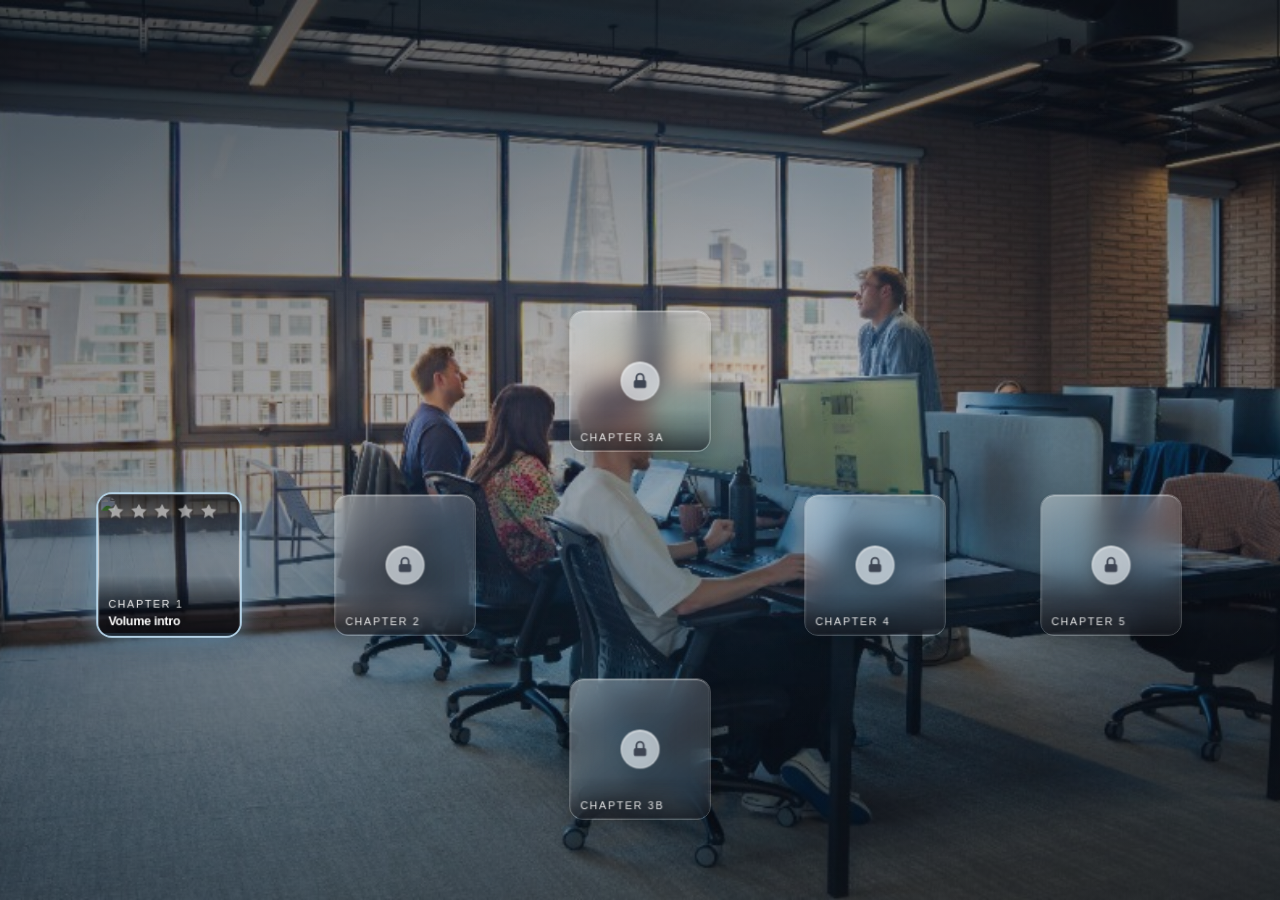
==== workflow-intro/index.html @ 37d766b5 "Initial commit: corporate workflow map experience. Standalone workflow-intro with module paths, lead" ====
<!DOCTYPE html>
<html lang="en" data-skin="corporate" data-appearance="dark" data-corporate-appearance="image" data-module-layout="clean">
  <head>
    <meta charset="UTF-8" />
    <meta name="viewport" content="width=device-width, initial-scale=1.0" />
    <title>Workflow map — Corporate</title>
    <link rel="stylesheet" href="../css/theme.css" />
    <link rel="stylesheet" href="../css/cheat-panel.css?v=corp-9" />
    <link rel="stylesheet" href="../css/workflow-intro.css" />
    <link rel="stylesheet" href="../css/workflow-intro-corporate.css" />
    <link rel="stylesheet" href="../css/module-modal.css" />
    <link rel="stylesheet" href="../css/module-modal-corporate.css" />
    <link rel="stylesheet" href="../css/module-folder-bento.css" />
    <style>
      html[data-skin='corporate'][data-corporate-appearance='image'] {
        --corporate-hero-photo: url('../assets/corporate-hero-office.jpg');
      }
    </style>
  </head>
  <body class="workflow-intro">
    <div class="intro-page">
      <div class="intro-viewport" id="viewport">
        <div class="intro-stage" id="stage">
          <div class="intro-rail" id="rail">
            <section
              class="intro-beat intro-beat--chapter"
              data-chapter="1"
              aria-label="Volume 1"
            >
              <div class="intro-corporate-board" id="intro-corporate-board">
                <div class="intro-corporate-board__backdrop" aria-hidden="true"></div>
                <header class="intro-corporate-board__hero">
                  <nav class="intro-corporate-nav" aria-label="Volumes">
                    <button
                      type="button"
                      class="intro-corporate-nav__item is-active"
                      data-volume="1"
                      aria-current="page"
                    >
                      Volume 1
                    </button>
                    <span class="intro-corporate-nav__connector" aria-hidden="true"></span>
                    <button
                      type="button"
                      class="intro-corporate-nav__item is-locked"
                      data-volume="2"
                      disabled
                      aria-label="Volume 2 (locked)"
                    >
                      <span class="intro-corporate-nav__lock" aria-hidden="true">
                        <svg viewBox="0 0 24 24" focusable="false">
                          <path
                            fill="none"
                            stroke="currentColor"
                            stroke-width="2"
                            d="M8 11V8a4 4 0 0 1 8 0v3"
                          />
                          <rect fill="currentColor" x="5" y="11" width="14" height="9" rx="2" />
                        </svg>
                      </span>
                      Volume 2
                    </button>
                    <span class="intro-corporate-nav__connector" aria-hidden="true"></span>
                    <button
                      type="button"
                      class="intro-corporate-nav__item is-locked"
                      data-volume="3"
                      disabled
                      aria-label="Volume 3 (locked)"
                    >
                      <span class="intro-corporate-nav__lock" aria-hidden="true">
                        <svg viewBox="0 0 24 24" focusable="false">
                          <path
                            fill="none"
                            stroke="currentColor"
                            stroke-width="2"
                            d="M8 11V8a4 4 0 0 1 8 0v3"
                          />
                          <rect fill="currentColor" x="5" y="11" width="14" height="9" rx="2" />
                        </svg>
                      </span>
                      Volume 3
                    </button>
                  </nav>
                </header>

                <div class="intro-corporate-board__body">
                  <div class="intro-corporate-board__main">
                    <div class="intro-corporate-board__copy">
                      <h2 class="intro-corporate-board__title">Volume 1: Getting started</h2>
                      <p class="intro-corporate-board__lead">
                        Your walk-through for this volume—what each module is for, how they connect, and what to
                        try first. Same energy as the laminated sheet by the copier: read once, then you’re set.
                      </p>
                    </div>

                    <div class="intro-modules intro-corporate-board__path" id="modules" role="list">
                      <div class="intro-path-map" id="intro-path-map">
                        <svg class="intro-connectors" id="intro-connectors" aria-hidden="true"></svg>
                        <div class="intro-path-grid" id="intro-columns"></div>
                      </div>
                    </div>
                  </div>

                  <div class="intro-corporate-leaderboard-panel">
                    <div class="intro-corporate-leaderboard-column">
                      <section
                        class="intro-corporate-player-profile"
                        id="intro-corporate-player-profile"
                        aria-label="Your profile and coaching feedback"
                      >
                        <div class="intro-corporate-player-profile__identity">
                          <h3 class="intro-corporate-player-profile__name" data-player-name>You</h3>
                          <div class="intro-corporate-player-profile__stats">
                            <div class="intro-corporate-player-profile__stat">
                              <span class="intro-corporate-player-profile__stat-label">Score</span>
                              <span class="intro-corporate-player-profile__stat-value" data-player-score>2,480</span>
                            </div>
                            <div class="intro-corporate-player-profile__stat">
                              <span class="intro-corporate-player-profile__stat-label">Stars</span>
                              <span class="intro-corporate-player-profile__stat-value" data-player-stars>0</span>
                            </div>
                          </div>
                        </div>
                        <div class="intro-corporate-player-profile__skills" aria-label="Skill breakdown">
                          <div class="intro-corporate-skill" data-skill="empathy">
                            <div class="intro-corporate-skill__head">
                              <span class="intro-corporate-skill__label">Empathy</span>
                              <span class="intro-corporate-skill__pct" data-skill-pct="empathy">—</span>
                            </div>
                            <div class="intro-corporate-skill__track" aria-hidden="true">
                              <div class="intro-corporate-skill__fill" data-skill-fill="empathy"></div>
                            </div>
                          </div>
                          <div class="intro-corporate-skill" data-skill="ownership">
                            <div class="intro-corporate-skill__head">
                              <span class="intro-corporate-skill__label">Ownership</span>
                              <span class="intro-corporate-skill__pct" data-skill-pct="ownership">—</span>
                            </div>
                            <div class="intro-corporate-skill__track" aria-hidden="true">
                              <div class="intro-corporate-skill__fill" data-skill-fill="ownership"></div>
                            </div>
                          </div>
                          <div class="intro-corporate-skill" data-skill="communication">
                            <div class="intro-corporate-skill__head">
                              <span class="intro-corporate-skill__label">Communication</span>
                              <span class="intro-corporate-skill__pct" data-skill-pct="communication">—</span>
                            </div>
                            <div class="intro-corporate-skill__track" aria-hidden="true">
                              <div
                                class="intro-corporate-skill__fill"
                                data-skill-fill="communication"
                              ></div>
                            </div>
                          </div>
                        </div>
                        <div
                          class="intro-corporate-player-profile__feedback intro-corporate-feedback"
                          id="intro-corporate-feedback"
                        >
                          <div class="intro-corporate-feedback__head">
                            <span class="intro-corporate-feedback__label">Feedback</span>
                          </div>
                          <p class="intro-corporate-feedback__focus" data-feedback-focus>
                            Play your first scored module to unlock an AI summary of your latest coaching notes here.
                          </p>
                          <p class="intro-corporate-feedback__strength">
                            <span class="intro-corporate-feedback__strength-label">Keep up</span>
                            <span data-feedback-strength>Showing up on the path counts—finish a module to see your edge.</span>
                          </p>
                        </div>
                      </section>

                      <aside
                        class="intro-corporate-activity"
                        id="intro-corporate-activity"
                        aria-label="Your recent moves"
                      >
                        <div class="intro-corporate-activity__head">
                          <span class="intro-corporate-activity__label">Activity</span>
                          <span class="intro-corporate-activity__hint">Recent</span>
                        </div>
                        <div class="intro-corporate-activity__viewport">
                          <ol class="intro-corporate-activity__list" id="intro-activity-log-list"></ol>
                        </div>
                      </aside>

                      <aside
                        class="intro-corporate-leaderboard intro-corporate-leaderboard--scope-inline"
                        id="intro-corporate-leaderboard"
                        aria-label="Department leaderboard"
                        data-leaderboard-scope="department"
                      >
                        <div
                          class="intro-corporate-leaderboard__body-sheet"
                          id="intro-corporate-leaderboard-panel"
                          role="tabpanel"
                          aria-labelledby="intro-corporate-leaderboard-tab-department"
                        >
                          <div class="intro-corporate-leaderboard__sheet-head">
                            <span class="intro-corporate-leaderboard__label">Leaderboard</span>
                            <div
                              class="intro-corporate-leaderboard-scopes"
                              role="tablist"
                              aria-label="Leaderboard scope"
                            >
                              <button
                                type="button"
                                class="intro-corporate-leaderboard-scope is-active"
                                data-scope="department"
                                role="tab"
                                id="intro-corporate-leaderboard-tab-department"
                                aria-selected="true"
                                aria-controls="intro-corporate-leaderboard-panel"
                              >
                                Department
                              </button>
                              <button
                                type="button"
                                class="intro-corporate-leaderboard-scope"
                                data-scope="company"
                                role="tab"
                                id="intro-corporate-leaderboard-tab-company"
                                aria-selected="false"
                                aria-controls="intro-corporate-leaderboard-panel"
                              >
                                Company
                              </button>
                            </div>
                          </div>
                    <div class="intro-corporate-leaderboard__list-wrap">
                      <div
                        class="intro-corporate-leaderboard__list-fade intro-corporate-leaderboard__list-fade--top"
                        aria-hidden="true"
                      >
                        <span class="intro-corporate-leaderboard__ellipsis">···</span>
                      </div>
                      <div class="intro-corporate-leaderboard__viewport">
                        <ol class="intro-corporate-leaderboard__list">
                      <li class="intro-corporate-leaderboard__row intro-corporate-leaderboard__row--peek" aria-hidden="true">
                        <span class="intro-corporate-leaderboard__rank">2</span>
                        <span class="intro-corporate-leaderboard__name">Jamie Kim</span>
                        <span class="intro-corporate-leaderboard__pts">2,920</span>
                      </li>
                      <li class="intro-corporate-leaderboard__row">
                        <span class="intro-corporate-leaderboard__rank">3</span>
                        <span class="intro-corporate-leaderboard__name">Elena Voss</span>
                        <span class="intro-corporate-leaderboard__pts">2,840</span>
                      </li>
                      <li class="intro-corporate-leaderboard__row">
                        <span class="intro-corporate-leaderboard__rank">4</span>
                        <span class="intro-corporate-leaderboard__name">Marcus Chen</span>
                        <span class="intro-corporate-leaderboard__pts">2,710</span>
                      </li>
                      <li class="intro-corporate-leaderboard__row">
                        <span class="intro-corporate-leaderboard__rank">5</span>
                        <span class="intro-corporate-leaderboard__name">Priya Nair</span>
                        <span class="intro-corporate-leaderboard__pts">2,590</span>
                      </li>
                      <li class="intro-corporate-leaderboard__row intro-corporate-leaderboard__row--you">
                        <span class="intro-corporate-leaderboard__rank">6</span>
                        <span class="intro-corporate-leaderboard__name">You</span>
                        <span class="intro-corporate-leaderboard__pts">2,480</span>
                      </li>
                      <li class="intro-corporate-leaderboard__row">
                        <span class="intro-corporate-leaderboard__rank">7</span>
                        <span class="intro-corporate-leaderboard__name">Jonas Lind</span>
                        <span class="intro-corporate-leaderboard__pts">2,350</span>
                      </li>
                      <li class="intro-corporate-leaderboard__row">
                        <span class="intro-corporate-leaderboard__rank">8</span>
                        <span class="intro-corporate-leaderboard__name">Sofia Ruiz</span>
                        <span class="intro-corporate-leaderboard__pts">2,210</span>
                      </li>
                      <li class="intro-corporate-leaderboard__row intro-corporate-leaderboard__row--peek" aria-hidden="true">
                        <span class="intro-corporate-leaderboard__rank">9</span>
                        <span class="intro-corporate-leaderboard__name">Alex Morgan</span>
                        <span class="intro-corporate-leaderboard__pts">2,095</span>
                      </li>
                        </ol>
                      </div>
                      <div
                        class="intro-corporate-leaderboard__list-fade intro-corporate-leaderboard__list-fade--bottom"
                        aria-hidden="true"
                      >
                        <span class="intro-corporate-leaderboard__ellipsis">···</span>
                      </div>
                    </div>
                    <p class="intro-corporate-leaderboard__more" data-leaderboard-more>287 players below</p>
                        </div>
                      </aside>
                    </div>
                  </div>
                </div>
              </div>
              <h2 class="intro-chapter">Volume 1: Getting started</h2>
            </section>

          </div>
        </div>

      </div>
    </div>

    <div id="ambient" class="intro-ambient" aria-hidden="true"></div>

    <script>
      (function () {
        function purgeStaleCheatPanel() {
          var panel = document.getElementById('wf-cheat-panel');
          if (panel && !panel.querySelector('[data-skin]')) panel.remove();
        }
        purgeStaleCheatPanel();
        window.addEventListener('pageshow', function (e) {
          if (e.persisted) purgeStaleCheatPanel();
        });
      })();
    </script>
    <script src="../js/workflow-intro.js?v=lb-stream-v1" type="module"></script>
  </body>
</html>
---- css/theme.css ----
/* Global skins, space appearance, corporate appearance, + theme colour (cheat panel) */

:root {
  --theme-color: #6baed0;
  --theme-color-soft: rgba(107, 174, 208, 0.15);
  --theme-color-ring: rgba(107, 174, 208, 0.45);
  --theme-color-strong: rgba(107, 174, 208, 0.65);
  --theme-color-fill: rgba(107, 174, 208, 0.72);
}

/* —— Space skin · dark (starfield) —— */
html[data-skin='space'][data-appearance='dark'],
html:not([data-skin])[data-appearance='dark'] {
  --surface-primary: #0a0e1a;
  --surface-secondary: #121a2e;
  --text-primary: #f1f5f9;
  --text-muted: #94a3b8;
  --hub-bg: #0f172a;
  --hub-panel: #1e293b;
  --hub-panel-border: #334155;
  --hub-icon-bg: rgba(255, 255, 255, 0.06);
  --map-bg: #1a2234;
  --map-grid-dot: rgba(255, 255, 255, 0.06);
  --map-header-fade: linear-gradient(180deg, rgba(26, 34, 52, 0.95) 0%, transparent 100%);
  --map-text: #e2e8f0;
  --map-text-muted: #94a3b8;
  --map-card-bg: #ffffff;
  --map-control-bg: #1e293b;
  --map-control-text: #f1f5f9;
  --map-control-border: rgba(255, 255, 255, 0.1);
  --lane-track: #2d3f52;
  --lane-fill: color-mix(in srgb, var(--theme-color) 55%, #2d3f52);
  --lane-fill-done: var(--theme-color);
  --intro-sky-visible: 1;
  --void-glow: rgba(120, 160, 220, 0.35);
}

/* —— Space skin · light (abstract void) —— */
html[data-skin='space'][data-appearance='light'],
html:not([data-skin])[data-appearance='light'] {
  --surface-primary: #ffffff;
  --surface-secondary: #f2f5f7;
  --text-primary: #1e293b;
  --text-muted: #64748b;
  --hub-bg: #f2f5f7;
  --hub-panel: #ffffff;
  --hub-panel-border: #e2e8f0;
  --hub-icon-bg: rgba(15, 23, 42, 0.05);
  --map-bg: #f2f5f7;
  --map-grid-dot: rgba(15, 23, 42, 0.06);
  --map-header-fade: linear-gradient(180deg, rgba(255, 255, 255, 0.95) 0%, transparent 100%);
  --map-text: #1e293b;
  --map-text-muted: #64748b;
  --map-card-bg: #ffffff;
  --map-control-bg: #ffffff;
  --map-control-text: #1e293b;
  --map-control-border: rgba(15, 23, 42, 0.08);
  --lane-track: #d4dee8;
  --lane-fill: color-mix(in srgb, var(--theme-color) 50%, #d4dee8);
  --lane-fill-done: var(--theme-color);
  --intro-sky-visible: 1;
  --void-top: #ffffff;
  --void-mid: #f2f5f7;
  --void-horizon: #e2e7f0;
  --void-floor: #d8dee9;
  --void-glow: rgba(255, 255, 255, 0.9);
  --void-haze: rgba(200, 210, 228, 0.5);
}

/* Shared module accent (inside cards + UI details) */
.module-card--start,
.module-card.focus-ring,
.module-card.is-focused {
  box-shadow:
    0 0 0 2px var(--theme-color-ring),
    0 0 1.5px rgba(0, 0, 0, 0.05),
    0 4.8px 10.2px rgba(0, 0, 0, 0.05);
}

.module-card.focus-ring,
.module-card.is-focused {
  box-shadow:
    0 0 0 2px var(--theme-color-strong),
    0 0 1.5px rgba(0, 0, 0, 0.05),
    0 6px 14px rgba(0, 0, 0, 0.08);
}

.module-thumb::after {
  content: '';
  position: absolute;
  left: 0;
  right: 0;
  bottom: 0;
  height: 3px;
  background: var(--theme-color);
  border-radius: 0 0 var(--thumb-radius, 6px) var(--thumb-radius, 6px);
  opacity: 0;
  pointer-events: none;
  z-index: 1;
}

.module-card--start .module-thumb::after,
.module-card.focus-ring .module-thumb::after,
.module-card.is-focused .module-thumb::after {
  opacity: 1;
}

/* Hover pop — same trigger as module hover sound (ui-sounds.js) */
@keyframes module-hover-pop {
  0% {
    transform: translate3d(0, 0, 0) scale(1);
  }
  50% {
    transform: translate3d(0, -2px, 0) scale(1.028);
  }
  100% {
    transform: translate3d(0, -1px, 0) scale(1.018);
  }
}

.module-card:not(.locked) {
  transform: translate3d(0, 0, 0) scale(1);
  transition:
    transform 0.22s cubic-bezier(0.33, 1, 0.68, 1),
    box-shadow 0.22s ease;
}

.module-card:not(.locked).is-hover-pop {
  position: relative;
  z-index: 2;
  animation: module-hover-pop 0.3s cubic-bezier(0.25, 0.85, 0.35, 1) forwards;
  box-shadow:
    0 0 1.5px rgba(0, 0, 0, 0.05),
    0 6px 14px rgba(0, 0, 0, 0.08);
}

@media (prefers-reduced-motion: reduce) {
  .module-card:not(.locked).is-hover-pop {
    animation: none;
    transform: translate3d(0, -1px, 0) scale(1.01);
  }
}

/* Locked module reject — scale + force-field sound (ui-sounds.js) */
.module-card.locked {
  transform: translate3d(0, 0, 0) scale(1);
  transition: transform 0.14s cubic-bezier(0.33, 1, 0.68, 1);
}

.module-card.locked.is-locked-press {
  transform: translate3d(0, 0, 0) scale(0.99);
}

@media (prefers-reduced-motion: reduce) {
  .module-card.locked.is-locked-press {
    transform: none;
  }
}

/* —— Corporate skin (clean slate — modules & intro TBD) —— */
html[data-skin='corporate'] {
  --surface-primary: #ffffff;
  --surface-secondary: #f9fafb;
  --text-primary: #111827;
  --text-muted: #6b7280;
  --hub-bg: #f3f4f6;
  --hub-panel: #ffffff;
  --hub-panel-border: #e5e7eb;
  --hub-icon-bg: rgba(17, 24, 39, 0.04);
  --map-bg: #f9fafb;
  --map-grid-dot: rgba(17, 24, 39, 0.05);
  --map-header-fade: linear-gradient(180deg, rgba(255, 255, 255, 0.98) 0%, transparent 100%);
  --map-text: #111827;
  --map-text-muted: #6b7280;
  --map-card-bg: #ffffff;
  --map-control-bg: #ffffff;
  --map-control-text: #111827;
  --map-control-border: #e5e7eb;
  --lane-track: #e5e7eb;
  --lane-fill: color-mix(in srgb, var(--theme-color) 40%, #e5e7eb);
  --lane-fill-done: var(--theme-color);
  --intro-sky-visible: 0;
}

html[data-skin='corporate'] .intro-sky-space,
html[data-skin='corporate'] .intro-sky-void {
  display: none !important;
}

/* Workflow intro corporate board — see workflow-intro-corporate.css */
---- css/cheat-panel.css ----
.cheat-panel-fab {
  position: fixed;
  left: 1rem;
  bottom: 1rem;
  z-index: 100001;
  display: inline-flex;
  align-items: center;
  gap: 0.4rem;
  min-height: 2.65rem;
  padding: 0.45rem 0.85rem 0.45rem 0.7rem;
  border: 1px solid var(--hub-panel-border, #334155);
  border-radius: 999px;
  background: var(--hub-panel, #1e293b);
  color: var(--text-primary, #f8fafc);
  font-family: inherit;
  line-height: 1;
  cursor: pointer;
  box-shadow: 0 4px 16px rgba(0, 0, 0, 0.25);
  transition:
    transform 150ms ease,
    border-color 150ms ease,
    box-shadow 150ms ease;
}

.cheat-panel-fab__mark {
  font-size: 1.05rem;
  font-weight: 700;
  color: var(--theme-color, #6baed0);
}

.cheat-panel-fab__label {
  font-size: 0.72rem;
  font-weight: 600;
  letter-spacing: 0.02em;
}

.cheat-panel-fab:hover {
  transform: scale(1.06);
  border-color: var(--theme-color-ring);
  box-shadow: 0 6px 20px rgba(0, 0, 0, 0.3);
}

.cheat-panel-fab[aria-expanded='true'] {
  border-color: var(--theme-color);
  box-shadow: 0 0 0 2px var(--theme-color-soft);
}

.cheat-panel {
  position: fixed;
  top: 0;
  right: 0;
  z-index: 100000;
  box-sizing: border-box;
  width: min(18rem, 100vw);
  height: 100vh;
  max-height: 100vh;
  height: 100dvh;
  max-height: 100dvh;
  padding: 1rem 1.1rem 1.05rem;
  border: 1px solid var(--hub-panel-border, #334155);
  border-radius: 0.85rem 0 0 0.85rem;
  border-right: none;
  background: var(--hub-panel, #1e293b);
  color: var(--text-primary, #f8fafc);
  box-shadow: -12px 0 40px rgba(0, 0, 0, 0.35);
  font-family:
    'Inter',
    system-ui,
    -apple-system,
    sans-serif;
  font-size: 0.8rem;
  overflow-x: hidden;
  overflow-y: auto;
  overscroll-behavior: contain;
  -webkit-overflow-scrolling: touch;
  opacity: 0;
  visibility: hidden;
  transform: translateX(8px);
  transition:
    opacity 180ms ease,
    transform 180ms ease,
    visibility 180ms;
  pointer-events: none;
}

.cheat-panel.is-open {
  opacity: 1;
  visibility: visible;
  transform: translateX(0);
  pointer-events: auto;
}

.cheat-panel__nav {
  margin: -0.15rem 0 0.75rem;
  padding-bottom: 0.75rem;
  border-bottom: 1px solid var(--hub-panel-border, #334155);
}

.cheat-panel__home {
  display: flex;
  align-items: center;
  justify-content: center;
  width: 100%;
  padding: 0.5rem 0.65rem;
  border: 1px solid var(--hub-panel-border, #334155);
  border-radius: 0.45rem;
  background: var(--hub-bg, #0f172a);
  color: var(--text-primary, #f8fafc);
  font-family: inherit;
  font-size: 0.75rem;
  font-weight: 600;
  letter-spacing: 0.01em;
  cursor: pointer;
  transition:
    border-color 120ms ease,
    background 120ms ease,
    color 120ms ease;
}

.cheat-panel__home:hover {
  border-color: var(--theme-color-ring);
  background: var(--theme-color-soft);
  color: var(--text-primary, #f8fafc);
}

.cheat-panel__path-actions {
  display: flex;
  flex-direction: column;
  gap: 0.35rem;
}

.cheat-panel__path-row {
  display: grid;
  grid-template-columns: 1fr 1fr;
  gap: 0.35rem;
}

.cheat-panel__path-divider {
  width: 100%;
  height: 0;
  margin: 0.15rem 0;
  border: none;
  border-top: 1px solid var(--hub-panel-border, #334155);
}

.cheat-panel__reset-path {
  width: 100%;
  padding: 0.5rem 0.65rem;
  border: 1px solid var(--hub-panel-border, #334155);
  border-radius: 0.45rem;
  background: transparent;
  color: var(--text-muted, #94a3b8);
  font-size: 0.8125rem;
  font-weight: 500;
  cursor: pointer;
}

.cheat-panel__reset-path:hover {
  border-color: var(--theme-color-ring);
  color: var(--text-primary, #f8fafc);
}

.cheat-panel__header {
  display: flex;
  align-items: center;
  justify-content: space-between;
  gap: 0.5rem;
  margin-bottom: 0.85rem;
}

.cheat-panel__title {
  margin: 0;
  font-size: 0.72rem;
  font-weight: 700;
  letter-spacing: 0.06em;
  text-transform: uppercase;
  color: var(--text-muted, #94a3b8);
}

.cheat-panel__close {
  padding: 0.2rem 0.45rem;
  border: none;
  border-radius: 0.35rem;
  background: transparent;
  color: var(--text-muted, #94a3b8);
  font-size: 1rem;
  line-height: 1;
  cursor: pointer;
}

.cheat-panel__close:hover {
  color: var(--text-primary, #f8fafc);
  background: var(--theme-color-soft);
}

.cheat-panel__section {
  margin-bottom: 0.9rem;
}

.cheat-panel__section:last-of-type {
  margin-bottom: 0.5rem;
}

.cheat-panel__label {
  display: block;
  margin-bottom: 0.4rem;
  font-size: 0.7rem;
  font-weight: 600;
  color: var(--text-muted, #94a3b8);
}

.cheat-panel__segmented {
  display: grid;
  grid-template-columns: 1fr 1fr;
  gap: 0.35rem;
  padding: 0.2rem;
  border-radius: 0.55rem;
  background: var(--hub-bg, #0f172a);
}

.cheat-panel__segmented--compact {
  margin-bottom: 0.5rem;
}

.cheat-panel__segmented--compact .cheat-panel__seg-btn {
  font-size: 0.7rem;
  padding: 0.38rem 0.4rem;
}

.cheat-panel__seg-btn {
  padding: 0.45rem 0.5rem;
  border: 1px solid transparent;
  border-radius: 0.4rem;
  background: transparent;
  color: var(--text-muted, #94a3b8);
  font-size: 0.75rem;
  font-weight: 600;
  cursor: pointer;
  transition:
    background 120ms ease,
    color 120ms ease,
    border-color 120ms ease;
}

.cheat-panel__seg-btn:hover {
  color: var(--text-primary, #f8fafc);
}

.cheat-panel__seg-btn.is-active {
  border-color: var(--theme-color-ring);
  background: var(--surface-primary, #fff);
  color: var(--text-primary, #1e293b);
  box-shadow: 0 1px 4px rgba(0, 0, 0, 0.08);
}

html[data-skin='space'][data-appearance='dark'] .cheat-panel__seg-btn.is-active,
html:not([data-skin])[data-appearance='dark'] .cheat-panel__seg-btn.is-active {
  background: var(--surface-secondary, #121a2e);
  color: var(--text-primary, #f1f5f9);
}

.cheat-panel__section--nested {
  margin-top: -0.35rem;
  padding-top: 0;
  border-top: none;
}

.cheat-panel__section--nested .cheat-panel__label {
  font-size: 0.68rem;
  font-weight: 500;
  color: var(--text-muted, #64748b);
  text-transform: none;
  letter-spacing: 0;
}

.cheat-panel__color-row {
  display: flex;
  align-items: center;
  gap: 0.5rem;
}

.cheat-panel__color-input {
  width: 2.5rem;
  height: 2rem;
  padding: 0;
  border: 1px solid var(--hub-panel-border, #334155);
  border-radius: 0.35rem;
  background: transparent;
  cursor: pointer;
}

.cheat-panel__color-hex {
  flex: 1;
  padding: 0.4rem 0.5rem;
  border: 1px solid var(--hub-panel-border, #334155);
  border-radius: 0.35rem;
  background: var(--hub-bg, #0f172a);
  color: var(--text-primary, #f8fafc);
  font-family: ui-monospace, monospace;
  font-size: 0.72rem;
}

.cheat-panel__swatches {
  display: flex;
  flex-wrap: wrap;
  gap: 0.35rem;
  margin-top: 0.45rem;
}

.cheat-panel__swatch {
  width: 1.35rem;
  height: 1.35rem;
  padding: 0;
  border: 2px solid transparent;
  border-radius: 999px;
  cursor: pointer;
  transition: transform 120ms ease, border-color 120ms ease;
}

.cheat-panel__swatch:hover {
  transform: scale(1.08);
}

.cheat-panel__swatch.is-active {
  border-color: var(--text-primary, #f8fafc);
}

.cheat-panel__sound-grid {
  display: grid;
  grid-template-columns: repeat(2, 1fr);
  gap: 0.35rem;
}

.cheat-panel__sound-btn {
  padding: 0.4rem 0.45rem;
  border: 1px solid var(--hub-panel-border, #334155);
  border-radius: 0.4rem;
  background: var(--hub-bg, #0f172a);
  color: var(--text-muted, #94a3b8);
  font-size: 0.68rem;
  font-weight: 600;
  text-align: center;
  cursor: pointer;
  transition:
    background 120ms ease,
    color 120ms ease,
    border-color 120ms ease;
}

.cheat-panel__sound-btn:hover {
  color: var(--text-primary, #f8fafc);
  border-color: var(--theme-color-ring);
}

.cheat-panel__sound-btn.is-active {
  border-color: var(--theme-color);
  background: var(--theme-color-soft);
  color: var(--text-primary, #f8fafc);
}

.cheat-panel__volume {
  display: grid;
  grid-template-columns: 1fr minmax(5.5rem, auto);
  grid-template-rows: auto auto;
  align-items: center;
  gap: 0.35rem 0.65rem;
  margin-top: 0.55rem;
  cursor: pointer;
}

.cheat-panel__volume-label {
  grid-column: 1 / -1;
  font-size: 0.7rem;
  font-weight: 600;
  color: var(--text-muted, #94a3b8);
}

.cheat-panel__volume-slider {
  width: 100%;
  height: 0.35rem;
  margin: 0;
  accent-color: var(--theme-color, #6baed0);
  cursor: pointer;
}

.cheat-panel__volume-slider:disabled {
  opacity: 0.45;
  cursor: not-allowed;
}

.cheat-panel__volume-value {
  font-size: 0.75rem;
  font-weight: 600;
  font-variant-numeric: tabular-nums;
  color: var(--text, #e2e8f0);
  text-align: right;
}

.cheat-panel__sound-note {
  margin: 0.4rem 0 0;
  font-size: 0.62rem;
  line-height: 1.35;
  color: var(--text-muted, #94a3b8);
}

.cheat-panel__hint {
  margin: 0;
  font-size: 0.65rem;
  line-height: 1.4;
  color: var(--text-muted, #94a3b8);
}

.cheat-panel__hint kbd {
  padding: 0.1rem 0.3rem;
  border-radius: 0.2rem;
  background: var(--hub-bg, #0f172a);
  font-family: inherit;
  font-size: 0.62rem;
}

/* Layout map — miniature wireframe of the corporate board */
.cheat-layout-sketch {
  margin-top: 0.45rem;
}

.cheat-layout-sketch__map {
  display: flex;
  flex-direction: column;
  gap: 3px;
  width: 100%;
  height: fit-content;
  padding: 0.4rem;
  border: 1px solid var(--hub-panel-border, #334155);
  border-radius: 0.5rem;
  background: color-mix(in srgb, var(--hub-bg, #0f172a) 88%, #1e293b);
  box-sizing: border-box;
}

.cheat-layout-sketch__board {
  display: grid;
  grid-template-columns: 1fr minmax(4.2rem, 0.3fr);
  gap: 3px;
  align-items: start;
}

.cheat-layout-sketch__main-stack,
.cheat-layout-sketch__side-stack {
  position: relative;
  display: flex;
  flex-direction: column;
  gap: 3px;
  min-height: 0;
  min-width: 0;
}

.cheat-layout-sketch__main-parts,
.cheat-layout-sketch__side-parts {
  display: flex;
  flex-direction: column;
  gap: 3px;
}

.cheat-layout-sketch__zone {
  display: flex;
  align-items: center;
  justify-content: center;
  width: 100%;
  margin: 0;
  padding: 0.2rem 0.35rem;
  border: 1px solid color-mix(in srgb, var(--hub-panel-border, #334155) 85%, transparent);
  border-radius: 0.28rem;
  background: color-mix(in srgb, var(--theme-color, #6baed0) 14%, rgba(255, 255, 255, 0.06));
  color: var(--text-muted, #94a3b8);
  font-family: inherit;
  font-size: 0.58rem;
  font-weight: 600;
  letter-spacing: 0.03em;
  line-height: 1.2;
  text-align: center;
  cursor: pointer;
  transition:
    border-color 120ms ease,
    background 120ms ease,
    color 120ms ease,
    opacity 120ms ease,
    box-shadow 120ms ease;
}

.cheat-layout-sketch__zone:hover:not(:disabled) {
  border-color: var(--theme-color-ring);
  color: var(--text-primary, #f8fafc);
  box-shadow: 0 0 0 1px color-mix(in srgb, var(--theme-color, #6baed0) 25%, transparent);
}

.cheat-layout-sketch__zone.is-on {
  border-color: color-mix(in srgb, var(--theme-color, #6baed0) 62%, var(--hub-panel-border, #334155));
  background: color-mix(in srgb, var(--theme-color, #6baed0) 28%, rgba(255, 255, 255, 0.08));
  color: var(--text-primary, #f8fafc);
}

.cheat-layout-sketch__zone.is-off {
  border-color: color-mix(in srgb, var(--hub-panel-border, #334155) 70%, transparent);
  background: repeating-linear-gradient(
    -45deg,
    rgba(15, 23, 42, 0.55),
    rgba(15, 23, 42, 0.55) 4px,
    rgba(51, 65, 85, 0.35) 4px,
    rgba(51, 65, 85, 0.35) 8px
  );
  color: rgba(148, 163, 184, 0.55);
}

.cheat-layout-sketch__zone:disabled {
  opacity: 0.38;
  cursor: not-allowed;
  pointer-events: none;
}

.cheat-layout-sketch__zone-label {
  pointer-events: none;
}

.cheat-layout-sketch__zone--hero {
  flex: 0 0 auto;
  min-height: 1.35rem;
}

.cheat-layout-sketch__zone--band {
  flex: 0 0 auto;
  min-height: 1rem;
  border-style: dashed;
  font-size: 0.52rem;
  letter-spacing: 0.06em;
  text-transform: uppercase;
}

.cheat-layout-sketch__main-parts {
  padding: 2px;
  border: 1px dashed color-mix(in srgb, var(--theme-color, #6baed0) 28%, var(--hub-panel-border, #334155));
  border-radius: 0.32rem;
  background: rgba(0, 0, 0, 0.12);
}

.cheat-layout-sketch__zone--copy {
  flex: 0 0 auto;
  min-height: 1.5rem;
}

.cheat-layout-sketch__zone--lead {
  flex: 0 0 auto;
  min-height: 0.95rem;
}

.cheat-layout-sketch__zone--path {
  position: relative;
  flex: 0 0 auto;
  min-height: 3.5rem;
  overflow: hidden;
}

.cheat-layout-sketch__zone--path::after {
  content: '';
  position: absolute;
  inset: 0.28rem 0.35rem auto;
  height: 42%;
  border-radius: 0.2rem;
  background:
    linear-gradient(90deg, rgba(255, 255, 255, 0.14) 0 28%, transparent 28% 36%, rgba(255, 255, 255, 0.1) 36% 64%, transparent 64% 72%, rgba(255, 255, 255, 0.08) 72% 100%);
  opacity: 0.55;
  pointer-events: none;
}

.cheat-layout-sketch__zone--path.is-off::after {
  opacity: 0.2;
}

.cheat-layout-sketch__zone--path .cheat-layout-sketch__zone-label {
  position: relative;
  z-index: 1;
}

.cheat-layout-sketch__side-parts {
  padding: 2px;
  border: 1px dashed color-mix(in srgb, var(--theme-color, #6baed0) 28%, var(--hub-panel-border, #334155));
  border-radius: 0.32rem;
  background: rgba(0, 0, 0, 0.12);
}

.cheat-layout-sketch__zone--skills {
  flex: 0 0 auto;
  min-height: 1.35rem;
}

.cheat-layout-sketch__zone--feedback {
  flex: 0 0 auto;
  min-height: 1.65rem;
}

.cheat-layout-sketch__ghost {
  display: flex;
  align-items: center;
  justify-content: center;
  flex: 0 0 auto;
  min-height: 0.85rem;
  border: 1px dashed color-mix(in srgb, var(--hub-panel-border, #334155) 55%, transparent);
  border-radius: 0.28rem;
  font-size: 0.5rem;
  font-weight: 600;
  letter-spacing: 0.04em;
  text-transform: uppercase;
  color: rgba(148, 163, 184, 0.45);
  pointer-events: none;
}

.cheat-layout-sketch__ghost--dim {
  flex: 0 0 18%;
  min-height: 0.7rem;
  opacity: 0.65;
}
---- css/workflow-intro.css ----
*,
*::before,
*::after {
  box-sizing: border-box;
}

:root {
  --intro-bg-deep: var(--surface-primary, #0a0e1a);
  --intro-text: var(--text-primary, #f1f5f9);
  --card-size: 128px;
  --intro-col-gap: 5.5rem;
  --intro-row-gap: 3.5rem;
  --card-pad: 10px;
  --card-radius: 8px;
  --thumb-radius: 6px;
  --ease-scenic: cubic-bezier(0.12, 0.85, 0.22, 1);
  --ease-camera: cubic-bezier(0.16, 0.92, 0.18, 1);
  --ease-drift: cubic-bezier(0.25, 0.05, 0.2, 1);
  --dur-fade-hero: 3.2s;
  --dur-fade-chapter: 2.6s;
  --dur-module: 1.35s;
  --stagger-module: 180ms;
  --camera-y: 0px;
  --sky-base-y: 0px;
  --sky-glow-y: 0px;
  --sky-dust-y: 0px;
  --sky-stars-far-y: 0px;
  --sky-stars-mid-y: 0px;
  --sky-stars-near-y: 0px;
  --chapter-anchor: 0.15;
  --modules-anchor: 0.5;
  --space-path-anchor: 0.42;
}

html,
body.workflow-intro {
  margin: 0;
  height: 100%;
  overflow: hidden;
  font-family:
    'Inter',
    system-ui,
    -apple-system,
    BlinkMacSystemFont,
    'Segoe UI',
    sans-serif;
  background: var(--intro-bg-deep);
  color: var(--intro-text);
  transition:
    background 280ms ease,
    color 280ms ease;
}

.intro-page {
  position: relative;
  height: 100vh;
  min-height: 100dvh;
  overflow: hidden;
}

.intro-ambient {
  position: absolute;
  width: 0;
  height: 0;
  opacity: 0;
  pointer-events: none;
}

/* Scenic sky + starfield — parallax tied to camera via --sky-*-y */
.intro-sky {
  position: fixed;
  inset: 0;
  z-index: 0;
  pointer-events: none;
  overflow: hidden;
  /* Match the top of .intro-sky-layer--base so parallax never reveals a mismatched strip */
  background: #0c1224;
}

.intro-sky-layer,
.intro-stars {
  position: absolute;
  left: -8%;
  width: 116%;
  height: 280%;
  top: -80%;
  will-change: transform;
  transform: translate3d(0, var(--layer-y, 0), 0);
}

html.is-camera-panning .intro-sky-layer,
html.is-camera-panning .intro-void-layer,
html.is-camera-panning .intro-stars {
  transition: transform var(--pan-duration, 4.5s) var(--ease-camera);
}

/* Scroll scrub — frame-by-frame, no transition lag */
html.is-intro-scrubbing .intro-stage,
html.is-intro-scrubbing .intro-sky-layer,
html.is-intro-scrubbing .intro-void-layer,
html.is-intro-scrubbing .intro-stars,
html.is-intro-scrubbing .intro-workflow,
html.is-intro-scrubbing .intro-chapter,
html.is-intro-scrubbing[data-skin='space'] .intro-volume-overview:not([hidden]),
html.is-intro-scrubbing[data-skin='space'] .intro-corporate-board__path.intro-modules {
  transition: none !important;
}

html.is-intro-scrubbing .intro-module-wrap.is-revealed {
  opacity: var(--module-opacity, 1);
  transform: translateY(calc(var(--module-y, 0) * 1px)) scale(var(--module-scale, 1))
    translate(var(--scatter-x, 0), var(--scatter-y, 0)) rotate(var(--scatter-rotate, 0deg));
  filter: blur(calc(var(--module-blur, 0) * 1px));
}

html.is-intro-scrubbing[data-skin='space'] .intro-module-wrap.is-revealed > .module-card {
  animation: none;
  transform: none;
}

html.is-intro-scrubbing .intro-path-map,
html.is-intro-scrubbing .intro-cord-rope {
  transition: none;
}

.intro-sky-layer--base {
  --layer-y: var(--sky-base-y, 0);
  background: linear-gradient(180deg, #0c1224 0%, #0a0e1a 48%, #060910 100%);
  animation: intro-sky-breathe 32s var(--ease-drift) infinite alternate;
}

.intro-sky-layer--glow {
  --layer-y: var(--sky-glow-y, 0);
  background:
    radial-gradient(ellipse 120% 80% at 50% 0%, #1a2848 0%, transparent 55%),
    radial-gradient(ellipse 90% 60% at 80% 100%, rgba(56, 78, 120, 0.4) 0%, transparent 50%);
  animation: intro-sky-breathe 26s var(--ease-drift) infinite alternate-reverse;
}

.intro-sky-space {
  position: absolute;
  inset: 0;
}

.intro-sky-void {
  display: none;
  position: absolute;
  inset: 0;
}

.intro-sky-layer--dust {
  --layer-y: var(--sky-dust-y, 0);
  opacity: 0.45;
  background-image:
    radial-gradient(1px 1px at 12% 18%, rgba(255, 255, 255, 0.9) 0%, transparent 100%),
    radial-gradient(1px 1px at 28% 42%, rgba(255, 255, 255, 0.7) 0%, transparent 100%),
    radial-gradient(1.5px 1.5px at 45% 12%, rgba(255, 255, 255, 0.85) 0%, transparent 100%),
    radial-gradient(1px 1px at 62% 35%, rgba(255, 255, 255, 0.6) 0%, transparent 100%),
    radial-gradient(1px 1px at 78% 22%, rgba(255, 255, 255, 0.75) 0%, transparent 100%),
    radial-gradient(1.5px 1.5px at 88% 48%, rgba(255, 255, 255, 0.8) 0%, transparent 100%),
    radial-gradient(1px 1px at 8% 62%, rgba(255, 255, 255, 0.55) 0%, transparent 100%),
    radial-gradient(1px 1px at 35% 78%, rgba(255, 255, 255, 0.65) 0%, transparent 100%),
    radial-gradient(1.5px 1.5px at 55% 68%, rgba(255, 255, 255, 0.7) 0%, transparent 100%),
    radial-gradient(1px 1px at 72% 82%, rgba(255, 255, 255, 0.5) 0%, transparent 100%),
    radial-gradient(1px 1px at 92% 72%, rgba(255, 255, 255, 0.6) 0%, transparent 100%);
  animation: intro-twinkle 18s ease-in-out infinite alternate;
}

.intro-stars--far {
  --layer-y: var(--sky-stars-far-y, 0);
}

.intro-stars--mid {
  --layer-y: var(--sky-stars-mid-y, 0);
}

.intro-stars--near {
  --layer-y: var(--sky-stars-near-y, 0);
}

.intro-star {
  position: absolute;
  border-radius: 50%;
  background: #fff;
  transform: translate(-50%, -50%);
  animation: intro-star-pulse var(--pulse-dur, 4s) ease-in-out infinite alternate;
  animation-delay: var(--pulse-delay, 0s);
}

.intro-star--dim {
  opacity: 0.35;
}

.intro-star--bright {
  opacity: 0.95;
  box-shadow: 0 0 6px rgba(200, 220, 255, 0.55);
}

@keyframes intro-twinkle {
  from {
    opacity: 0.45;
  }
  to {
    opacity: 0.85;
  }
}

@keyframes intro-sky-breathe {
  from {
    opacity: 0.88;
    filter: brightness(0.94);
  }
  to {
    opacity: 1;
    filter: brightness(1.06);
  }
}

@keyframes intro-star-pulse {
  from {
    opacity: var(--pulse-min, 0.35);
  }
  to {
    opacity: var(--pulse-max, 1);
  }
}

/* Camera viewport */
.intro-viewport {
  position: relative;
  z-index: 1;
  height: 100%;
  overflow: hidden;
  perspective: 1200px;
}

.intro-stage {
  will-change: transform;
  transform: translate3d(0, var(--camera-y), 0);
}

.intro-stage.is-panning {
  transition: transform var(--pan-duration, 4.5s) var(--ease-camera);
}

.intro-rail {
  position: relative;
}

.intro-beat {
  width: 100%;
}

.intro-beat--workflow {
  display: flex;
  align-items: center;
  justify-content: center;
  min-height: 100vh;
  min-height: 100dvh;
  padding: 2rem 1.5rem;
}

.intro-beat--chapter {
  display: flex;
  flex-direction: column;
  align-items: center;
  min-height: 100vh;
  min-height: 100dvh;
  padding: 12vh 1.5rem 18vh;
}

/* Space skin: path map lives in .intro-corporate-board (hidden for corporate-only chrome) */
html[data-skin='space'] .intro-beat--chapter {
  align-items: stretch;
}

html[data-skin='space'] .intro-viewport.is-chapter-settled .intro-beat--chapter {
  justify-content: flex-start;
  min-height: 0;
  padding-top: clamp(4.5rem, 11vh, 7rem);
  padding-bottom: clamp(1rem, 3vh, 2rem);
}

html[data-skin='space'] .intro-corporate-board {
  display: flex;
  flex-direction: column;
  flex: 0 1 auto;
  width: 100%;
  max-width: none;
  min-height: 0;
  margin: 0;
  padding: 0;
  overflow: visible;
  background: transparent;
  box-shadow: none;
  border: none;
  align-self: stretch;
}

html[data-skin='space'] .intro-corporate-board__backdrop,
html[data-skin='space'] .intro-corporate-board__hero,
html[data-skin='space'] .intro-corporate-board__copy {
  display: none !important;
}

html[data-skin='space'] .intro-corporate-board__body {
  position: relative;
  display: flex;
  flex-direction: row;
  align-items: flex-start;
  justify-content: center;
  gap: 0;
  width: 100%;
  max-width: none;
  min-height: 0;
  margin: 0;
  padding: 0 1.5rem 0;
  box-sizing: border-box;
}

html[data-skin='space'] .intro-corporate-board__main {
  display: flex;
  flex: 1 1 0;
  flex-direction: column;
  align-items: center;
  width: 100%;
  min-width: 0;
  min-height: 0;
  margin: 0;
  padding: 0;
  gap: 0;
  background: transparent;
}

html[data-skin='space'] .intro-corporate-leaderboard-panel {
  flex: 0 0 auto;
  align-self: flex-start;
  width: min(280px, 28vw);
  margin-top: 0;
  position: sticky;
  top: clamp(1rem, 3vh, 2rem);
}

html[data-skin='space'] .intro-corporate-board__path.intro-modules {
  flex: 0 0 auto;
  align-self: center;
  width: 100%;
  max-width: 100%;
  height: auto;
  min-height: 0;
  margin: 0 auto;
  padding: 0;
  overflow: visible;
}

html[data-skin='space'] .intro-corporate-board__path .intro-path-map {
  position: relative;
  width: max-content;
  max-width: 100%;
  height: auto;
  margin-inline: auto;
}

/* Do not stretch #modules to full beat height — keeps path under the volume title */
html[data-skin='space'] .intro-viewport.is-modules-visible .intro-modules {
  flex: 0 0 auto;
  align-items: flex-start;
  align-self: center;
  height: auto;
  min-height: 0;
}

html[data-skin='space'] .intro-viewport.is-modules-visible .intro-beat--chapter {
  justify-content: flex-start;
  min-height: 0;
}

html[data-skin='space'] .intro-path-grid {
  width: max-content;
  max-width: 100%;
  margin-inline: auto;
  justify-content: center;
  align-content: center;
}

html[data-skin='space'] .intro-path-map.is-path-linear .intro-module-wrap {
  width: var(--card-size, 197px);
  height: var(--card-size, 197px);
  max-width: var(--card-size, 197px);
  aspect-ratio: 1;
}

/* Volume switch — camera pan (not horizontal slide) */
html[data-skin='space'] .intro-viewport.is-volume-camera-pan .intro-stage.is-panning {
  transition: none;
}

html[data-skin='space'] .intro-path-map.is-volume-camera-pan {
  opacity: 0.88;
  transition: opacity 0.35s ease;
}

html[data-skin='space'] .intro-volume-overview.is-volume-camera-pan,
html[data-skin='space'] .intro-viewport.is-volume-camera-pan .intro-volume-overview {
  transition:
    opacity 0.35s ease,
    transform 0.52s cubic-bezier(0.22, 1, 0.32, 1);
}

@media (prefers-reduced-motion: reduce) {
  html[data-skin='space'] .intro-path-map.is-volume-camera-pan {
    transition: none;
  }
}

/* Title sits above path (DOM order is board then h2) */
html[data-skin='space'] .intro-beat--chapter > .intro-chapter {
  order: -1;
}

html[data-skin='space'] .intro-beat--chapter > .intro-corporate-board {
  order: 0;
  align-self: stretch;
  width: 100%;
}

/* Space — side panel reveal (after chapter settles) */
html[data-skin='space'] {
  --space-overview-header: clamp(5.5rem, 12vh, 8rem);
  --corporate-accent: var(--theme-color, #6baed0);
  --corporate-accent-soft: color-mix(in srgb, var(--theme-color, #6baed0) 24%, transparent);
  --activity-icon-play: color-mix(in srgb, var(--theme-color, #6baed0) 38%, #ffffff);
  --activity-icon-score: color-mix(in srgb, var(--theme-color, #6baed0) 58%, #ffffff);
  --activity-icon-decision: color-mix(in srgb, var(--theme-color, #6baed0) 78%, #ffffff);
  --activity-icon-unlock: var(--theme-color, #6baed0);
  --lb-row-gap: 0.35rem;
  --lb-row-height: 1.75rem;
  --lb-row-step: calc(var(--lb-row-height) + var(--lb-row-gap));
}

html[data-skin='space'] .intro-corporate-board.is-pop-pending .intro-corporate-pop-target:not(.intro-module-wrap):not(.intro-volume-overview) {
  opacity: 0;
  transform: translate3d(14px, 0, 0) scale(0.98);
  transition:
    opacity 0.48s cubic-bezier(0.22, 1, 0.32, 1),
    transform 0.48s cubic-bezier(0.22, 1, 0.32, 1);
}

html[data-skin='space'] .intro-corporate-board.is-side-panel-visible .intro-corporate-pop-target:not(.intro-module-wrap):not(.intro-volume-overview),
html[data-skin='space'] .intro-corporate-pop-target:not(.intro-module-wrap):not(.intro-volume-overview).is-pop-visible {
  opacity: 1;
  transform: translate3d(0, 0, 0) scale(1);
}

/* Volume 1 copy — scroll-scrub reveal in the workflow beat (before landed pin) */
html[data-skin='space'] .intro-volume-overview:not([hidden]) {
  display: block;
  opacity: var(--volume-opacity, 0);
  transform: translate3d(0, calc(var(--volume-y, 24) * 1px), 0) scale(var(--volume-scale, 0.96));
  filter: blur(calc(var(--volume-blur, 8) * 1px));
  will-change: transform, opacity, filter;
}

html[data-skin='space'] .intro-viewport.is-volume-overview-visible .intro-volume-overview:not([hidden]) {
  opacity: 1;
  transform: translate3d(0, 0, 0) scale(1);
  filter: none;
}

html[data-skin='space'] .intro-corporate-board__path.intro-modules {
  opacity: var(--path-area-opacity, 1);
}

@media (max-width: 768px) {
  html[data-skin='space'] .intro-corporate-board__body {
    flex-direction: column;
    align-items: stretch;
  }

  html[data-skin='space'] .intro-corporate-leaderboard-panel {
    width: 100%;
    max-width: 360px;
    align-self: stretch;
    margin-inline: auto;
    position: static;
  }
}

.intro-workflow {
  margin: 0;
  font-size: clamp(3.5rem, 12vw, 6.5rem);
  font-weight: 700;
  letter-spacing: -0.04em;
  line-height: 1;
  text-transform: lowercase;
  color: var(--intro-text);
  text-shadow: 0 0 calc(40px + 40px * var(--wf-opacity, 0)) rgba(120, 160, 220, 0.35);
  opacity: var(--wf-opacity, 0);
  transform: translate3d(0, calc(var(--wf-y, 40) * 1px), 0) scale(var(--wf-scale, 0.96));
  filter: blur(calc(var(--wf-blur, 8) * 1px));
  will-change: transform, opacity, filter;
}

.intro-volume-overview {
  display: none;
  width: min(100%, 42rem);
  margin: 0 auto;
  text-align: center;
  color: var(--intro-text);
}

.intro-volume-overview__title {
  margin: 0 0 0.65rem;
  font-size: clamp(1.35rem, 4.5vw, 2rem);
  font-weight: 600;
  letter-spacing: -0.02em;
  line-height: 1.15;
}

.intro-volume-overview__lead {
  margin: 0;
  font-size: clamp(0.9rem, 2.2vw, 1.05rem);
  line-height: 1.5;
  color: color-mix(in srgb, var(--intro-text) 78%, transparent);
  max-width: 36rem;
  margin-inline: auto;
}

/* Space — pin volume overview at top once the chapter beat has settled */
/* Landed layout — workflow header overlays; chapter beat starts at viewport top */
html[data-skin='space'] .intro-viewport.is-volume-overview-visible .intro-rail > .intro-beat--workflow {
  height: 0;
  min-height: 0;
  max-height: 0;
  padding: 0;
  margin: 0;
  overflow: visible;
  pointer-events: none;
}

html[data-skin='space'] .intro-viewport.is-volume-overview-visible .intro-beat--workflow {
  position: fixed;
  top: 0;
  left: 0;
  right: 0;
  z-index: 8;
  display: flex;
  justify-content: center;
  align-items: flex-start;
  min-height: 0;
  height: auto;
  max-height: none;
  padding: clamp(1rem, 3vh, 1.75rem) 1.5rem 0.5rem;
  pointer-events: none;
  background: transparent;
}

html[data-skin='space'] .intro-viewport.is-volume-overview-visible .intro-volume-overview__title {
  text-shadow:
    0 0 28px rgba(6, 10, 20, 0.95),
    0 2px 18px rgba(6, 10, 20, 0.85);
}

html[data-skin='space'] .intro-viewport.is-volume-overview-visible .intro-volume-overview__lead {
  text-shadow: 0 1px 14px rgba(6, 10, 20, 0.9);
}

html[data-skin='space'] .intro-viewport.is-volume-overview-visible .intro-workflow {
  display: none;
}

html[data-skin='space'] .intro-viewport.is-volume-overview-visible .intro-volume-overview {
  display: block;
  pointer-events: auto;
  cursor: default;
}

html[data-skin='space'] .intro-volume-overview__title[data-cheat-trigger='1'],
html[data-skin='space'] [data-volume-overview-title][data-cheat-trigger='1'] {
  cursor: pointer;
}

html[data-skin='space'] .intro-volume-overview.intro-corporate-pop-target {
  opacity: 0;
  transform: translate3d(0, 14px, 0) scale(0.98);
  transition:
    opacity 0.48s cubic-bezier(0.22, 1, 0.32, 1),
    transform 0.48s cubic-bezier(0.22, 1, 0.32, 1);
}

html[data-skin='space'] .intro-volume-overview.intro-corporate-pop-target.is-pop-visible {
  opacity: 1;
  transform: translate3d(0, 0, 0) scale(1);
}

html[data-skin='space'] .intro-viewport.is-volume-overview-visible .intro-beat--chapter {
  padding-top: var(--space-overview-header);
  padding-bottom: clamp(1rem, 3vh, 2rem);
  min-height: calc(100dvh - var(--space-overview-header));
  justify-content: flex-start;
}

html[data-skin='space'] .intro-viewport.is-volume-overview-visible .intro-chapter {
  display: none;
}

@media (prefers-reduced-motion: reduce) {
  html[data-skin='space'] .intro-volume-overview.intro-corporate-pop-target {
    transition: none;
  }
}

.intro-chapter {
  margin: 0 0 2.75rem;
  font-size: clamp(1.35rem, 4.5vw, 2rem);
  font-weight: 600;
  letter-spacing: -0.02em;
  text-align: center;
  color: var(--intro-text);
  cursor: default;
  opacity: var(--chapter-opacity, 0);
  transform: translate3d(0, calc(var(--chapter-y, 40) * 1px), 0);
  filter: blur(calc(var(--chapter-blur, 10) * 1px));
  will-change: transform, opacity, filter;
}

/* Consequence flow — same topology as flow-map */
.intro-modules {
  width: 100%;
  max-width: 100%;
  margin: 0 auto;
  padding: 0 1.5rem;
  display: flex;
  justify-content: center;
  overflow-x: auto;
  overflow-y: visible;
  -webkit-overflow-scrolling: touch;
}

.intro-viewport.is-modules-visible .intro-modules {
  flex: 1;
  align-items: center;
  min-height: 0;
}

.intro-viewport.is-modules-visible .intro-beat--chapter {
  justify-content: flex-start;
}

.intro-path-map {
  position: relative;
  width: max-content;
  margin: 0 auto;
  padding: 0.5rem 0 1rem;
  transform: scale(var(--path-map-scale, 0.94));
  transform-origin: center center;
}

.intro-connectors {
  position: absolute;
  inset: 0;
  width: 100%;
  height: 100%;
  pointer-events: none;
  overflow: visible;
  z-index: 0;
}

.intro-cord {
  opacity: 0;
  transition: opacity 0.55s var(--ease-scenic);
}

.intro-viewport.is-modules-visible .intro-cord {
  opacity: 1;
}

.intro-cord-rope {
  fill: none;
  stroke-linecap: round;
  stroke-linejoin: round;
  vector-effect: non-scaling-stroke;
}

/* Rope stack — soft shadow, braided body, highlight sheen */
.intro-cord-rope--shadow {
  stroke: rgba(0, 0, 0, 0.45);
  stroke-width: 7;
  filter: url(#intro-cord-rope-blur);
  opacity: 0.55;
}

.intro-cord-rope--body {
  stroke: #8fa3b8;
  stroke-width: 4.5;
  transition: stroke 0.35s ease;
}

.intro-cord.is-filled .intro-cord-rope--body {
  stroke: var(--lane-fill-done, var(--theme-color, #6baed0));
  filter: drop-shadow(0 0 6px color-mix(in srgb, var(--theme-color, #6baed0) 40%, transparent));
}

.intro-cord-rope--sheen {
  stroke: rgba(255, 255, 255, 0.38);
  stroke-width: 1.75;
  opacity: 0.85;
}

.intro-cord-knot {
  fill: #c5d4e3;
  stroke: rgba(255, 255, 255, 0.55);
  stroke-width: 1;
  transition: fill 0.35s ease, stroke 0.35s ease;
}

.intro-cord.is-filled .intro-cord-rope--body,
.intro-cord.is-filled .intro-cord-rope--sheen {
  transition: stroke 0.35s ease;
}

.intro-cord.is-filled .intro-cord-knot {
  fill: color-mix(in srgb, var(--theme-color, #6baed0) 75%, #fff);
  stroke: rgba(255, 255, 255, 0.7);
}

.intro-cord.is-plugging {
  opacity: 1;
}

.intro-cord.is-plugging .intro-cord-rope--body {
  stroke: var(--lane-fill-done, var(--theme-color, #6baed0));
  stroke-width: 5;
}

.intro-cord.is-plugging .intro-cord-rope--shadow {
  opacity: 0.7;
}

.intro-cord-plug-head {
  fill: #fff;
  stroke: var(--lane-fill-done, var(--theme-color, #6baed0));
  stroke-width: 2.5;
  filter: drop-shadow(0 0 8px color-mix(in srgb, var(--theme-color, #6baed0) 55%, transparent));
  pointer-events: none;
}

.intro-cord-tooltip {
  position: absolute;
  z-index: 6;
  left: 0;
  top: 0;
  max-width: 220px;
  padding: 0.35rem 0.65rem;
  border-radius: 6px;
  font-size: 0.6875rem;
  font-weight: 600;
  line-height: 1.25;
  letter-spacing: 0.02em;
  white-space: nowrap;
  pointer-events: none;
  color: #e8f4fc;
  background: rgba(12, 18, 32, 0.94);
  border: 1px solid color-mix(in srgb, var(--theme-color, #6baed0) 50%, transparent);
  box-shadow:
    0 4px 16px rgba(0, 0, 0, 0.4),
    0 0 12px color-mix(in srgb, var(--theme-color, #6baed0) 25%, transparent);
  transform: translate(-50%, calc(-100% - 10px));
  opacity: 0;
  transition: opacity 0.18s ease;
}

.intro-cord-tooltip.is-visible {
  opacity: 1;
}

.intro-path-hover-tooltips {
  position: absolute;
  inset: 0;
  z-index: 7;
  pointer-events: none;
}

.intro-path-map.is-module-path-hover .intro-cord.is-path-highlight {
  z-index: 4;
}

.intro-path-map.is-module-path-hover .intro-cord.is-path-highlight.is-filled .intro-cord-rope--body,
.intro-path-map.is-module-path-hover .intro-cord.is-path-highlight.is-filled .intro-cord-rope--sheen {
  filter: drop-shadow(
    0 0 14px color-mix(in srgb, var(--lane-fill-done, var(--theme-color, #6baed0)) 65%, transparent)
  );
}

.intro-cord-tooltip--path-hover.is-visible {
  opacity: 1;
}

.intro-cord-hit {
  pointer-events: stroke;
  cursor: pointer;
}

.intro-cord-knot.is-plug-landed {
  animation: intro-plug-landed 0.45s cubic-bezier(0.16, 0.92, 0.18, 1);
}

@keyframes intro-plug-landed {
  0% {
    transform: scale(0.4);
    opacity: 0;
  }
  70% {
    transform: scale(1.35);
  }
  100% {
    transform: scale(1);
    opacity: 1;
  }
}

.module-card.is-plug-source {
  animation: intro-plug-source 0.85s cubic-bezier(0.16, 0.92, 0.18, 1);
}

.intro-module-wrap.is-plug-target .module-card.locked {
  outline: 2px solid color-mix(in srgb, var(--theme-color, #6baed0) 55%, transparent);
  outline-offset: 3px;
  animation: intro-plug-target 1.1s ease-in-out infinite;
}

@keyframes intro-plug-target {
  0%,
  100% {
    filter: brightness(1);
  }
  50% {
    filter: brightness(1.12);
  }
}

@keyframes intro-plug-source {
  0%,
  100% {
    box-shadow:
      0 0 1.5px rgba(0, 0, 0, 0.05),
      0 4.8px 10.2px rgba(0, 0, 0, 0.05);
  }
  40% {
    box-shadow:
      0 0 0 3px color-mix(in srgb, var(--theme-color, #6baed0) 50%, transparent),
      0 0 24px color-mix(in srgb, var(--theme-color, #6baed0) 45%, transparent),
      0 4.8px 10.2px rgba(0, 0, 0, 0.05);
  }
}

.intro-path-grid {
  position: relative;
  z-index: 1;
  display: grid;
  grid-template-columns: repeat(6, var(--card-size));
  grid-template-rows: repeat(3, var(--card-size));
  column-gap: var(--intro-col-gap);
  row-gap: var(--intro-row-gap);
  align-items: center;
  justify-items: center;
}

.intro-path-grid--chapter-2 {
  grid-template-columns: repeat(3, var(--card-size));
  grid-template-rows: var(--card-size);
}

.intro-path-map--compact {
  padding: 0.25rem 0 0.75rem;
}

.intro-beat--chapter-2 {
  min-height: 72vh;
  min-height: 72dvh;
  padding: 10vh 1.5rem 14vh;
}

.intro-beat--chapter.is-archived {
  opacity: 0.35;
  filter: saturate(0.65) blur(1px);
  pointer-events: none;
}

.intro-path-map.is-chapter-poofing {
  position: relative;
}

.intro-module-wrap.is-slamming {
  animation: intro-module-slam 0.72s cubic-bezier(0.55, 0.06, 0.32, 1.1) forwards;
}

@keyframes intro-module-slam {
  0% {
    transform: translateY(calc(var(--module-y, 0) * 1px)) scale(1)
      translate(var(--scatter-x, 0), var(--scatter-y, 0)) rotate(var(--scatter-rotate, 0deg));
  }
  22% {
    transform: translateY(-10px) scale(1.07) translate(var(--scatter-x, 0), var(--scatter-y, 0))
      rotate(var(--scatter-rotate, 0deg));
  }
  55% {
    transform: translateY(6px) scale(0.9) translate(var(--scatter-x, 0), var(--scatter-y, 0))
      rotate(var(--scatter-rotate, 0deg));
    filter: blur(0);
  }
  100% {
    transform: translateY(10px) scale(0.86) translate(var(--scatter-x, 0), var(--scatter-y, 0))
      rotate(var(--scatter-rotate, 0deg));
    opacity: 0.55;
  }
}

.intro-poof {
  position: absolute;
  left: 50%;
  top: 42%;
  z-index: 8;
  width: 220px;
  height: 220px;
  margin: -110px 0 0 -110px;
  border-radius: 50%;
  pointer-events: none;
  opacity: 0;
  transform: scale(0.2);
  background: radial-gradient(
    circle,
    color-mix(in srgb, var(--theme-color, #6baed0) 55%, #fff) 0%,
    color-mix(in srgb, var(--theme-color, #6baed0) 25%, transparent) 38%,
    transparent 68%
  );
  filter: blur(6px);
}

.intro-poof.is-active {
  animation: intro-poof-burst 0.65s cubic-bezier(0.16, 0.92, 0.18, 1) forwards;
}

@keyframes intro-poof-burst {
  0% {
    opacity: 0;
    transform: scale(0.15);
  }
  35% {
    opacity: 0.95;
    transform: scale(1.15);
  }
  100% {
    opacity: 0;
    transform: scale(1.65);
  }
}

.intro-next-chapter {
  position: absolute;
  left: 50%;
  bottom: 10%;
  z-index: 9;
  display: flex;
  flex-direction: column;
  align-items: center;
  gap: 0.35rem;
  padding: 0.5rem 1rem 0.65rem;
  border: none;
  border-radius: 999px;
  cursor: default;
  color: #e8f4fc;
  font: inherit;
  font-size: 0.8125rem;
  font-weight: 600;
  letter-spacing: 0.04em;
  text-transform: uppercase;
  background: rgba(12, 18, 32, 0.82);
  border: 1px solid color-mix(in srgb, var(--theme-color, #6baed0) 45%, transparent);
  box-shadow:
    0 8px 28px rgba(0, 0, 0, 0.45),
    0 0 20px color-mix(in srgb, var(--theme-color, #6baed0) 30%, transparent);
  opacity: 0;
  transform: translate(-50%, 12px);
  transition:
    opacity 0.45s ease,
    transform 0.45s cubic-bezier(0.16, 0.92, 0.18, 1);
  pointer-events: none;
}

.intro-next-chapter.is-visible {
  opacity: 1;
  transform: translate(-50%, 0);
}

.intro-next-chapter__chevron {
  font-size: 1.25rem;
  line-height: 1;
  animation: intro-next-chevron-float 1.4s ease-in-out infinite;
}

@keyframes intro-next-chevron-float {
  0%,
  100% {
    transform: translateY(0);
    opacity: 0.75;
  }
  50% {
    transform: translateY(5px);
    opacity: 1;
  }
}

html[data-skin='space'][data-appearance='light'] .intro-next-chapter {
  color: #0f172a;
  background: rgba(255, 255, 255, 0.92);
}

.intro-module-wrap {
  --module-opacity: 0;
  --module-y: 28;
  --module-scale: 0.92;
  --module-blur: 3;
  width: var(--card-size);
  opacity: var(--module-opacity);
  transform: translateY(calc(var(--module-y) * 1px)) scale(var(--module-scale))
    translate(var(--scatter-x, 0), var(--scatter-y, 0)) rotate(var(--scatter-rotate, 0deg));
  filter: blur(calc(var(--module-blur) * 1px));
  transition:
    opacity var(--dur-module) var(--ease-scenic),
    transform var(--dur-module) var(--ease-scenic),
    filter var(--dur-module) var(--ease-scenic);
}

.intro-module-wrap.is-revealed {
  --module-opacity: 1;
  --module-y: 0;
  --module-scale: 1;
  --module-blur: 0;
}

/* Space: bob each card inside its grid cell so #intro-columns stays fixed */
html[data-skin='space'] .intro-beat--chapter .intro-module-wrap.is-revealed {
  animation: none;
}

html[data-skin='space'] .intro-beat--chapter .intro-module-wrap.is-revealed > .module-card {
  transform-origin: center center;
  will-change: transform;
  animation: intro-module-card-float var(--float-duration, 4.8s) ease-in-out infinite;
  animation-delay: calc(var(--float-delay, 0) * 1s);
}

html[data-skin='space'].is-plug-active .intro-module-wrap.is-revealed > .module-card,
html[data-skin='space'].is-module-modal-open .intro-module-wrap.is-revealed > .module-card,
html[data-skin='space'].is-intro-handoff .intro-module-wrap.is-revealed > .module-card {
  animation-play-state: paused;
}

html[data-skin='space'].is-plug-active .intro-module-wrap.is-revealed > .module-card {
  transition: none;
}

html[data-skin='space'] .intro-module-wrap--just-unlocked > .module-card {
  animation: intro-module-unlock 0.85s cubic-bezier(0.16, 0.92, 0.18, 1);
}

@keyframes intro-module-card-float {
  0%,
  100% {
    transform: translateY(0) rotate(0deg);
  }
  50% {
    transform: translateY(calc(var(--float-amp, 5) * -1px)) rotate(var(--float-tilt, 0deg));
  }
}

/* Non-space skins (if any) keep legacy wrap float */
html:not([data-skin='space']) .intro-viewport.is-modules-visible .intro-module-wrap.is-revealed {
  animation: intro-module-float 4.8s ease-in-out infinite;
  animation-delay: calc(var(--float-delay, 0) * 1s);
}

html.is-plug-active .intro-module-wrap.is-revealed,
html.is-module-modal-open .intro-module-wrap.is-revealed,
html.is-intro-handoff .intro-module-wrap.is-revealed {
  animation-play-state: paused;
}

html.is-plug-active .intro-module-wrap.is-revealed {
  transition: none;
}

@keyframes intro-module-float {
  0%,
  100% {
    transform: translateY(calc(var(--module-y) * 1px)) scale(var(--module-scale))
      translate(var(--scatter-x, 0), var(--scatter-y, 0)) rotate(var(--scatter-rotate, 0deg));
  }
  50% {
    transform: translateY(calc(var(--module-y) * 1px - 3px)) scale(var(--module-scale))
      translate(var(--scatter-x, 0), var(--scatter-y, 0)) rotate(var(--scatter-rotate, 0deg));
  }
}

.intro-cord-hit {
  cursor: grab;
}

.intro-cord-hit:active {
  cursor: grabbing;
}

.intro-module-wrap--start {
  z-index: 3;
}

.intro-module-wrap--hub {
  z-index: 2;
}

/* Next chapter to play — outer glow on latest unlock */
.intro-module-wrap--next-play {
  z-index: 5;
}

.intro-module-wrap--play-hint {
  z-index: 6;
}

html[data-skin='corporate'] .intro-module-wrap--next-play .module-card:not(.locked),
html[data-skin='space'] .intro-module-wrap--next-play .module-card:not(.locked) {
  box-shadow:
    0 0 0 2px color-mix(in srgb, var(--corporate-accent, var(--theme-color)) 58%, #ffffff),
    0 0 22px color-mix(in srgb, var(--corporate-accent, var(--theme-color)) 62%, transparent),
    0 0 44px color-mix(in srgb, var(--corporate-accent, var(--theme-color)) 34%, transparent),
    0 10px 26px rgba(0, 0, 0, 0.26);
  animation: intro-module-next-play-glow 2.5s ease-in-out infinite;
}

@keyframes intro-module-play-hint-pulse {
  0%,
  100% {
    transform: scale(1.06);
    box-shadow:
      0 0 0 2px color-mix(in srgb, var(--corporate-accent, var(--theme-color)) 52%, #ffffff),
      0 0 20px color-mix(in srgb, var(--corporate-accent, var(--theme-color)) 58%, transparent),
      0 0 38px color-mix(in srgb, var(--corporate-accent, var(--theme-color)) 30%, transparent),
      0 10px 26px rgba(0, 0, 0, 0.26);
  }
  50% {
    transform: scale(1.1);
    box-shadow:
      0 0 0 2px color-mix(in srgb, var(--corporate-accent, var(--theme-color)) 78%, #ffffff),
      0 0 30px color-mix(in srgb, var(--corporate-accent, var(--theme-color)) 85%, transparent),
      0 0 54px color-mix(in srgb, var(--corporate-accent, var(--theme-color)) 48%, transparent),
      0 12px 28px rgba(0, 0, 0, 0.28);
  }
}

html[data-skin='corporate'] .intro-module-wrap--play-hint .module-card:not(.locked),
html[data-skin='space'] .intro-module-wrap--play-hint .module-card:not(.locked),
html[data-skin='corporate'] .intro-module-wrap--play-hint.intro-module-wrap--next-play .module-card:not(.locked),
html[data-skin='space'] .intro-module-wrap--play-hint.intro-module-wrap--next-play .module-card:not(.locked) {
  animation: intro-module-play-hint-pulse 0.65s ease-in-out 2;
}

@keyframes intro-module-next-play-glow {
  0%,
  100% {
    box-shadow:
      0 0 0 2px color-mix(in srgb, var(--corporate-accent, var(--theme-color)) 48%, #ffffff),
      0 0 18px color-mix(in srgb, var(--corporate-accent, var(--theme-color)) 52%, transparent),
      0 0 36px color-mix(in srgb, var(--corporate-accent, var(--theme-color)) 26%, transparent),
      0 10px 26px rgba(0, 0, 0, 0.26);
  }
  50% {
    box-shadow:
      0 0 0 2px color-mix(in srgb, var(--corporate-accent, var(--theme-color)) 72%, #ffffff),
      0 0 28px color-mix(in srgb, var(--corporate-accent, var(--theme-color)) 78%, transparent),
      0 0 52px color-mix(in srgb, var(--corporate-accent, var(--theme-color)) 42%, transparent),
      0 10px 26px rgba(0, 0, 0, 0.26);
  }
}

html.is-module-modal-open[data-skin='corporate'] .intro-module-wrap--next-play .module-card:not(.locked),
html.is-module-modal-open[data-skin='space'] .intro-module-wrap--next-play .module-card:not(.locked) {
  animation: none;
  box-shadow:
    0 0 2.5px rgba(0, 0, 0, 0.08),
    0 8px 20px rgba(0, 0, 0, 0.18);
}

@media (prefers-reduced-motion: reduce) {
  html[data-skin='corporate'] .intro-module-wrap--next-play .module-card:not(.locked),
  html[data-skin='space'] .intro-module-wrap--next-play .module-card:not(.locked) {
    animation: none;
  }

  html[data-skin='corporate'] .intro-module-wrap--play-hint .module-card:not(.locked),
  html[data-skin='space'] .intro-module-wrap--play-hint .module-card:not(.locked) {
    animation: none;
    transform: scale(1.06);
  }
}

html:not([data-skin='space']) .intro-module-wrap--just-unlocked .module-card {
  animation: intro-module-unlock 0.85s cubic-bezier(0.16, 0.92, 0.18, 1);
}

@keyframes intro-module-unlock {
  0% {
    transform: scale(0.88);
    filter: brightness(1.35);
  }
  55% {
    transform: scale(1.06);
  }
  100% {
    transform: scale(1);
    filter: none;
  }
}

/* flow-map module cards */
.module-card {
  display: block;
  width: var(--card-size);
  height: var(--card-size);
  padding: var(--card-pad);
  border: none;
  border-radius: var(--card-radius);
  background: #fff;
  box-shadow:
    0 0 1.5px rgba(0, 0, 0, 0.05),
    0 4.8px 10.2px rgba(0, 0, 0, 0.05);
  cursor: pointer;
}

.module-card.locked {
  cursor: not-allowed;
}

.module-thumb {
  position: relative;
  width: 100%;
  height: 100%;
  border-radius: var(--thumb-radius);
  overflow: hidden;
  isolation: isolate;
}

.module-thumb__img {
  width: 100%;
  height: 100%;
  object-fit: cover;
  display: block;
  border-radius: var(--thumb-radius);
}

.module-thumb__overlay {
  position: absolute;
  inset: 0;
  border-radius: var(--thumb-radius);
  background: rgba(255, 255, 255, 0.2);
  pointer-events: none;
  transition:
    opacity 0.45s ease,
    background 0.45s ease,
    backdrop-filter 0.45s ease;
}

.module-card:not(.locked) .module-thumb__overlay {
  opacity: 0;
  background: transparent;
  backdrop-filter: none;
  -webkit-backdrop-filter: none;
}

.module-card.locked .module-thumb__overlay {
  opacity: 1;
  background: linear-gradient(
    145deg,
    color-mix(in srgb, var(--theme-color, #6baed0) 14%, rgba(255, 255, 255, 0.26)),
    color-mix(in srgb, var(--theme-color, #6baed0) 8%, rgba(255, 255, 255, 0.12))
  );
  backdrop-filter: blur(32px) saturate(1.4) brightness(1.05);
  -webkit-backdrop-filter: blur(32px) saturate(1.4) brightness(1.05);
  box-shadow:
    inset 0 1px 0 rgba(255, 255, 255, 0.5),
    inset 0 -1px 0 rgba(255, 255, 255, 0.1),
    inset 0 0 0 1px rgba(255, 255, 255, 0.2);
}

.module-card.locked .module-thumb__img {
  filter: none;
  transform: none;
  transition: filter 0.45s ease;
}

.module-card:not(.locked) .module-thumb__img {
  filter: none;
  transform: none;
}

.module-card.locked .module-padlock::before {
  background: rgba(255, 255, 255, 0.55);
  backdrop-filter: blur(10px);
  -webkit-backdrop-filter: blur(10px);
  border: 1px solid rgba(255, 255, 255, 0.45);
  box-shadow:
    0 4px 16px rgba(0, 0, 0, 0.12),
    inset 0 1px 0 rgba(255, 255, 255, 0.5);
}

.module-thumb__label {
  position: absolute;
  left: 0;
  right: 0;
  bottom: 0;
  z-index: 4;
  display: flex;
  flex-direction: column;
  align-items: flex-start;
  gap: 0.2rem;
  padding: 2rem 0.65rem 0.5rem;
  text-align: left;
  text-shadow: 0 1px 10px rgba(0, 0, 0, 0.55);
  background: linear-gradient(180deg, transparent 0%, rgba(8, 10, 16, 0.55) 42%, rgba(8, 10, 16, 0.82) 100%);
  pointer-events: none;
}

.module-thumb__chapter {
  margin: 0;
  font-size: 0.625rem;
  font-weight: 300;
  line-height: 1.15;
  letter-spacing: 0.14em;
  text-transform: uppercase;
  color: rgba(255, 255, 255, 0.92);
}

.module-thumb__name {
  margin: 0;
  font-size: 0.75rem;
  font-weight: 600;
  line-height: 1.2;
  letter-spacing: -0.02em;
  color: #ffffff;
}

.module-thumb__name[hidden] {
  display: none;
}

.module-card.locked .module-thumb__label {
  background: linear-gradient(
    180deg,
    transparent 0%,
    rgba(8, 10, 16, 0.45) 38%,
    rgba(8, 10, 16, 0.88) 100%
  );
}

.module-stars {
  position: absolute;
  top: 6px;
  left: 6px;
  z-index: 2;
  display: flex;
  align-items: center;
  gap: 2px;
  filter: drop-shadow(0 1.4px 4.2px rgba(0, 0, 0, 0.12));
  pointer-events: none;
}

.module-star {
  display: flex;
  width: 10px;
  height: 10px;
  color: rgba(255, 255, 255, 0.55);
}

.module-star.is-filled {
  color: #fff;
}

.module-star svg {
  width: 100%;
  height: 100%;
}

.module-padlock {
  position: absolute;
  inset: 0;
  z-index: 2;
  display: grid;
  place-items: center;
  pointer-events: none;
}

.module-padlock::before {
  content: '';
  width: 40px;
  height: 40px;
  border-radius: 50%;
  background: rgba(255, 255, 255, 0.92);
  box-shadow: 0 2px 10px rgba(0, 0, 0, 0.12);
  position: absolute;
}

.module-padlock svg {
  position: relative;
  width: 22px;
  height: 22px;
  color: #3d4452;
}

.module-padlock .lock-shackle {
  stroke: #3d4452;
}

/* —— Light void: luminous cyclorama (separate stack — no starfield) —— */
html[data-skin='space'][data-appearance='light'] .intro-sky-space {
  display: none;
}

html[data-skin='space'][data-appearance='light'] .intro-sky-void {
  display: block;
}

html[data-skin='space'][data-appearance='light'] .intro-sky {
  background: var(--void-mid, #f2f5f7);
}

html[data-skin='space'][data-appearance='light'] .intro-page,
html[data-skin='space'][data-appearance='light'] body.workflow-intro {
  background: var(--void-mid, #f2f5f7);
}

html[data-skin='space'][data-appearance='light'] .intro-viewport {
  background: transparent;
}

.intro-void-layer {
  position: absolute;
  inset: -8% -5%;
  width: 110%;
  height: 116%;
  pointer-events: none;
  will-change: transform;
}

.intro-void-layer--wash {
  --layer-y: calc(var(--sky-base-y, 0px) * 0.12);
  transform: translate3d(0, var(--layer-y), 0);
  background: linear-gradient(
    180deg,
    var(--void-top, #ffffff) 0%,
    #fcfdff 18%,
    var(--void-mid, #f2f5f7) 55%,
    var(--void-mid, #f2f5f7) 100%
  );
}

.intro-void-layer--ceiling {
  --layer-y: calc(var(--sky-glow-y, 0px) * 0.18);
  transform: translate3d(0, var(--layer-y), 0);
  background:
    radial-gradient(ellipse 92% 78% at 50% -22%, #ffffff 0%, rgba(255, 255, 255, 0.82) 28%, transparent 66%),
    radial-gradient(ellipse 55% 42% at 50% 8%, rgba(255, 255, 255, 0.72) 0%, transparent 70%);
  animation: intro-void-breathe 42s ease-in-out infinite alternate;
}

.intro-void-layer--horizon {
  --layer-y: calc(var(--sky-glow-y, 0px) * 0.32);
  transform: translate3d(0, var(--layer-y), 0);
  /* Soft haze only — no opaque band at the bottom (that read as a hard line on pan) */
  background: linear-gradient(
    180deg,
    transparent 0%,
    transparent 62%,
    rgba(242, 245, 249, 0.12) 78%,
    transparent 100%
  );
}

.intro-void-layer--floor {
  --layer-y: calc(var(--sky-glow-y, 0px) * 0.45);
  transform: translate3d(0, var(--layer-y), 0);
  background: radial-gradient(
    ellipse 130% 36% at 50% 108%,
    rgba(255, 255, 255, 0.35) 0%,
    transparent 58%
  );
}

.intro-void-layer--vignette {
  background:
    radial-gradient(ellipse 88% 85% at 50% 42%, transparent 30%, rgba(168, 180, 200, 0.1) 100%),
    radial-gradient(ellipse 45% 35% at 50% 0%, rgba(255, 255, 255, 0.35) 0%, transparent 70%);
}

.intro-void-layer--mist {
  --layer-y: calc(var(--sky-dust-y, 0px) * 0.2);
  transform: translate3d(0, var(--layer-y), 0);
  opacity: 0.55;
  filter: blur(12px);
  background:
    radial-gradient(ellipse 42% 28% at 24% 32%, rgba(255, 255, 255, 0.55) 0%, transparent 72%),
    radial-gradient(ellipse 38% 24% at 76% 26%, rgba(255, 255, 255, 0.48) 0%, transparent 70%),
    radial-gradient(ellipse 55% 35% at 50% 62%, rgba(248, 250, 254, 0.65) 0%, transparent 75%);
  animation: intro-void-drift 52s ease-in-out infinite alternate;
}

html[data-skin='space'][data-appearance='light'] .intro-workflow {
  color: #0f172a;
  text-shadow: 0 2px 28px rgba(255, 255, 255, 0.95);
}

html[data-skin='space'][data-appearance='light'] .intro-viewport.is-hero-visible .intro-workflow {
  text-shadow:
    0 0 48px rgba(255, 255, 255, 1),
    0 0 80px rgba(230, 236, 246, 0.65);
}

html[data-skin='space'][data-appearance='light'] .intro-chapter {
  color: #1e293b;
  text-shadow: 0 1px 16px rgba(255, 255, 255, 0.9);
}

html[data-skin='space'][data-appearance='light'] .intro-cord-rope--shadow {
  stroke: rgba(15, 23, 42, 0.12);
  opacity: 0.7;
}

html[data-skin='space'][data-appearance='light'] .intro-cord-rope--body {
  stroke: #94a3b8;
}

html[data-skin='space'][data-appearance='light'] .intro-cord.is-filled .intro-cord-rope--body {
  stroke: var(--lane-fill-done, var(--theme-color, #6baed0));
}

html[data-skin='space'][data-appearance='light'] .intro-cord-tooltip {
  color: #0f172a;
  background: rgba(255, 255, 255, 0.96);
  border-color: color-mix(in srgb, var(--theme-color, #6baed0) 35%, #cbd5e1);
  box-shadow: 0 4px 14px rgba(15, 23, 42, 0.12);
}

html[data-skin='space'][data-appearance='light'] .intro-cord-knot {
  fill: #cbd5e1;
}

@keyframes intro-void-breathe {
  from {
    opacity: 0.88;
    filter: brightness(0.98);
  }
  to {
    opacity: 1;
    filter: brightness(1.05);
  }
}

@keyframes intro-void-drift {
  from {
    opacity: 0.4;
  }
  to {
    opacity: 0.62;
  }
}

@media (max-width: 768px) {
  :root {
    --card-size: 96px;
    --intro-col-gap: 3.5rem;
    --intro-row-gap: 2.25rem;
  }

  .intro-path-map {
    transform: scale(0.96);
  }

  .intro-viewport.is-modules-visible .intro-path-map {
    transform: scale(1);
  }

  .intro-cord-rope--body {
    stroke-width: 3.5;
  }
}

@media (prefers-reduced-motion: reduce) {
  .intro-stage.is-panning,
  .intro-workflow,
  .intro-chapter,
  .intro-module-wrap,
  html.is-camera-panning .intro-sky-layer,
  html.is-camera-panning .intro-stars,
  .intro-sky-layer,
  .intro-star,
  html[data-skin='space'][data-appearance='light'] .intro-void-layer {
    transition: none !important;
    animation: none !important;
  }

  html[data-skin='space'] .intro-beat--chapter .intro-module-wrap.is-revealed > .module-card {
    animation: none;
    transform: none;
    will-change: auto;
  }

  .intro-workflow,
  .intro-chapter,
  .intro-module-wrap {
    opacity: 1;
    transform: translate(var(--scatter-x, 0), var(--scatter-y, 0)) rotate(var(--scatter-rotate, 0deg));
    filter: none;
    animation: none;
  }

  .intro-path-map {
    transform: none;
  }

  .intro-cord {
    opacity: 1;
    transition: none;
  }
}
---- css/workflow-intro-corporate.css ----
/* Workflow intro — corporate skin (single board, gradient hero, pop-in) */

html[data-skin='corporate'] {
  --corporate-inset-x: clamp(1.5rem, 3.5vw, 2.5rem);
  --card-size: 197px;
  --card-row-size: 197px;
  --intro-col-gap: clamp(2.5rem, 3.2vw, 3.75rem);
  --intro-branch-gap: calc(var(--intro-col-gap) * 1.5);
  --intro-row-gap: clamp(2.25rem, 4.2vh, 3.5rem);
  /* Inset edge columns so hover scale (~1.03) + next-play glow stay inside the path clip */
  --intro-path-hover-pad: 32px;
  --intro-row-gap-stack: var(--intro-branch-gap);
  --intro-stack-gap: var(--intro-branch-gap);
  --card-pad: 0;
  --card-radius: 14px;
  --thumb-radius: 10px;
  --corporate-pop-ease: cubic-bezier(0.22, 1, 0.32, 1);
  --corporate-pop-dur: 0.48s;
  --corporate-accent: #c85a42;
  --corporate-accent-soft: rgba(200, 90, 66, 0.24);
  --corporate-column-head-offset: clamp(2rem, 6vh, 3.5rem);
  --activity-icon-play: color-mix(in srgb, var(--corporate-accent, var(--theme-color)) 38%, #ffffff);
  --activity-icon-score: color-mix(in srgb, var(--corporate-accent, var(--theme-color)) 58%, #ffffff);
  --activity-icon-decision: color-mix(in srgb, var(--corporate-accent, var(--theme-color)) 78%, #ffffff);
  --activity-icon-unlock: var(--corporate-accent, var(--theme-color));
  --lb-row-gap: 0.35rem;
  --lb-row-height: 1.75rem;
  --lb-row-step: calc(var(--lb-row-height) + var(--lb-row-gap));
  --side-profile-height: 22rem;
  --side-activity-min: 6.5rem;
  --side-activity-max: 11.5rem;
  --side-leaderboard-min: 11rem;
  --side-column-gap: 0.55rem;
}

html[data-skin='corporate'] body.workflow-intro,
html[data-skin='corporate'] .intro-page {
  background: #0f1218;
  overflow-x: hidden;
  min-height: 100dvh;
}

html[data-skin='corporate'] .intro-page {
  display: flex;
  flex-direction: column;
}

html[data-skin='corporate'] .intro-sky {
  display: none;
}

html[data-skin='corporate'] .intro-beat--workflow {
  display: none;
}

html[data-skin='corporate'] .intro-chapter {
  display: none;
}

/* No cinematic camera — full-height static layout */
html[data-skin='corporate'] .intro-viewport {
  display: flex;
  flex-direction: column;
  flex: 1;
  min-height: 100dvh;
  height: 100dvh;
  overflow: hidden;
}

html[data-skin='corporate'] .intro-stage,
html[data-skin='corporate'] .intro-stage.is-panning {
  transform: none !important;
  transition: none !important;
}

html[data-skin='corporate'] .intro-stage,
html[data-skin='corporate'] .intro-rail {
  display: flex;
  flex-direction: column;
  flex: 1;
  min-height: 0;
  width: 100%;
}

html[data-skin='corporate'] .intro-viewport,
html[data-skin='corporate'] .intro-stage,
html[data-skin='corporate'] .intro-rail {
  margin: 0;
  padding: 0;
}

html[data-skin='corporate'] .intro-beat--chapter[hidden] {
  display: none !important;
}

html[data-skin='corporate'] .intro-beat--chapter {
  display: flex;
  flex: 1;
  flex-direction: column;
  justify-content: stretch;
  align-items: stretch;
  min-height: 0;
  padding: 0;
  width: 100%;
  max-width: none;
}

/* —— Single board (hero card + full-bleed path) —— */
.intro-corporate-board {
  display: none;
}

html[data-skin='corporate'] .intro-corporate-board {
  position: relative;
  display: flex;
  flex-direction: column;
  flex: 1;
  gap: 0;
  width: 100%;
  max-width: none;
  min-height: 0;
  margin: 0;
  overflow: hidden;
  isolation: isolate;
  background: transparent;
  box-shadow: none;
}

/* Full-viewport backdrop — hero + path */
html[data-skin='corporate'] .intro-corporate-board__backdrop {
  position: fixed;
  inset: 0;
  z-index: 0;
  pointer-events: none;
  background-color: #0f1218;
}

/* Image appearance — office hero (url set on :root via theme.js) */
html[data-skin='corporate'][data-corporate-appearance='image'] .intro-corporate-board__backdrop {
  background-image:
    linear-gradient(180deg, rgba(10, 12, 16, 0.5) 0%, rgba(10, 12, 16, 0.18) 42%, rgba(10, 12, 16, 0.45) 100%),
    linear-gradient(108deg, rgba(8, 10, 14, 0.4) 0%, rgba(8, 10, 14, 0.12) 55%, rgba(8, 10, 14, 0.28) 100%),
    var(
      --corporate-hero-photo,
      url('../assets/corporate-hero-office.jpg')
    );
  background-position: center, center, center;
  background-size: auto, auto, cover;
  background-repeat: no-repeat;
}

html[data-skin='corporate'][data-corporate-appearance='image'] .intro-corporate-board__backdrop::after {
  content: '';
  position: absolute;
  inset: 0;
  background: radial-gradient(ellipse 80% 70% at 50% 40%, rgba(255, 255, 255, 0.06) 0%, transparent 62%);
  mix-blend-mode: screen;
  opacity: 0.85;
}

/* Colour theme — gradient + glow from picked primary (set on :root in theme.js) */
html[data-skin='corporate'][data-corporate-appearance='color'] .intro-corporate-board__backdrop {
  background:
    linear-gradient(180deg, rgba(8, 10, 14, 0.55) 0%, rgba(8, 10, 14, 0.2) 45%, rgba(8, 10, 14, 0.5) 100%),
    linear-gradient(108deg, rgba(8, 10, 14, 0.82) 0%, rgba(8, 10, 14, 0.45) 42%, rgba(8, 10, 14, 0.12) 68%),
    var(
      --corporate-hero-gradient,
      linear-gradient(145deg, #141820 0%, #2a1812 38%, #6b2d22 72%, #9a3d28 100%)
    );
  background-size: auto, auto, cover;
  background-position: center, center, center;
  background-repeat: no-repeat;
}

html[data-skin='corporate'][data-corporate-appearance='color'] .intro-corporate-board__backdrop::after {
  content: '';
  position: absolute;
  inset: 0;
  background: var(
    --corporate-hero-glow,
    radial-gradient(ellipse 70% 90% at 88% 55%, rgba(255, 120, 60, 0.35) 0%, transparent 58%)
  );
  mix-blend-mode: screen;
  opacity: 0.6;
}

/* Volume nav — full width above main + leaderboard row */
html[data-skin='corporate'] .intro-corporate-board__hero {
  position: relative;
  z-index: 1;
  flex: 0 0 auto;
  width: 100%;
  max-width: none;
  margin: 0;
  padding: clamp(1.25rem, 3vw, 1.75rem) var(--corporate-inset-x) 0;
  background: transparent;
  box-shadow: none;
  border-bottom: none;
}

html[data-skin='corporate'] .intro-corporate-nav {
  position: relative;
  z-index: 1;
}

/* Copy + path (full width) with leaderboard overlaid on the right */
html[data-skin='corporate'] .intro-corporate-board__body {
  position: relative;
  z-index: 1;
  display: flex;
  flex: 1 1 0;
  flex-direction: row;
  align-items: stretch;
  gap: 0;
  min-height: 0;
  width: 100%;
  padding: clamp(0.5rem, 1.2vh, 0.85rem) var(--corporate-inset-x)
    clamp(0.85rem, 1.8vw, 1.25rem);
  box-sizing: border-box;
}

html[data-skin='corporate'] .intro-corporate-board__main {
  flex: 1 1 auto;
  width: 100%;
  max-width: 100%;
  min-width: 0;
  min-height: 0;
  display: flex;
  flex-direction: column;
  gap: clamp(0.85rem, 1.8vh, 1.35rem);
  padding-top: 0;
  box-sizing: border-box;
  position: relative;
  z-index: 1;
}

html[data-skin='corporate'] .intro-corporate-board__copy {
  flex: 0 0 auto;
  margin-top: var(--corporate-column-head-offset);
}

/* Volume nav — on gradient */
html[data-skin='corporate'] .intro-corporate-nav {
  display: flex;
  align-items: center;
  justify-content: center;
  gap: 0;
  flex-wrap: wrap;
}

html[data-skin='corporate'] .intro-corporate-nav__connector {
  display: block;
  flex: 0 1 auto;
  width: clamp(2.75rem, 9vw, 6rem);
  margin: 0 0.5rem;
  border: none;
  border-top: 1px dotted rgba(255, 255, 255, 0.42);
  align-self: center;
  pointer-events: none;
}

html[data-skin='corporate'] .intro-corporate-nav__item,
html[data-skin='space'] .intro-corporate-nav__item {
  margin: 0;
  padding: 0.25rem 1.35rem;
  border: 2px solid transparent;
  border-radius: 16px;
  background: transparent;
  font: inherit;
  font-size: 0.75rem;
  font-weight: 400;
  letter-spacing: 0.04em;
  text-transform: uppercase;
  color: rgba(255, 255, 255, 0.72);
  cursor: default;
}

html[data-skin='corporate'] .intro-corporate-nav__item:not(.is-locked):not(:disabled),
html[data-skin='space'] .intro-corporate-nav__item:not(.is-locked):not(:disabled) {
  cursor: pointer;
}

html[data-skin='corporate'] .intro-corporate-nav__item.is-locked {
  display: inline-flex;
  align-items: center;
  justify-content: center;
  gap: 0.4rem;
}

html[data-skin='corporate'] .intro-corporate-nav__lock {
  display: inline-flex;
  flex-shrink: 0;
  width: 0.8rem;
  height: 0.8rem;
  color: rgba(255, 255, 255, 0.55);
}

html[data-skin='corporate'] .intro-corporate-nav__lock svg {
  display: block;
  width: 100%;
  height: 100%;
}

html[data-skin='corporate'] .intro-corporate-nav__item.is-active {
  border-color: var(--corporate-accent);
  background: var(--corporate-accent-soft);
  color: #ffffff;
  font-weight: 500;
}

html[data-skin='corporate'] .intro-corporate-nav__item.is-active:focus-visible {
  outline: 2px solid var(--corporate-accent);
  outline-offset: 2px;
}

html[data-skin='corporate'] .intro-corporate-nav__item:disabled,
html[data-skin='corporate'] .intro-corporate-nav__item.is-locked {
  opacity: 0.55;
  border-color: rgba(255, 255, 255, 0.12);
  color: rgba(255, 255, 255, 0.5);
}

html[data-skin='corporate'] .intro-corporate-board__title {
  margin: 0;
  font-size: clamp(2.15rem, 5.4vw, 3.35rem);
  font-weight: 700;
  letter-spacing: -0.03em;
  line-height: 1.06;
  color: #ffffff;
  text-shadow: 0 2px 24px rgba(0, 0, 0, 0.35);
  cursor: default;
}

html[data-skin='corporate'] .intro-corporate-board__lead {
  margin: 0.85rem 0 0;
  font-size: clamp(0.9375rem, 1.75vw, 1.0625rem);
  line-height: 1.55;
  color: rgba(255, 255, 255, 0.78);
  max-width: 40rem;
}

/* Leaderboard — overlays path on the right so cols 6–7 can peek underneath */
html[data-skin='corporate'] .intro-corporate-leaderboard-panel,
html[data-skin='space'] .intro-corporate-leaderboard-panel {
  position: absolute;
  top: 0;
  right: 0;
  bottom: 0;
  z-index: 2;
  display: flex;
  flex-direction: column;
  flex: none;
  align-self: stretch;
  width: min(280px, 30vw);
  margin-top: 0;
  min-height: 0;
  height: auto;
  max-height: none;
  pointer-events: auto;
}

html[data-skin='corporate'] .intro-corporate-leaderboard-column,
html[data-skin='space'] .intro-corporate-leaderboard-column {
  display: flex;
  flex-direction: column;
  align-items: stretch;
  gap: var(--side-column-gap);
  width: min(280px, 30vw);
  max-width: min(280px, 30vw);
  flex: 1 1 auto;
  min-height: 0;
  height: var(--side-column-height, 100%);
  max-height: var(--side-column-height, none);
  overflow: hidden;
  position: relative;
  z-index: 1;
}

/* Player profile + coaching feedback — single card above leaderboard */
html[data-skin='corporate'] .intro-corporate-player-profile,
html[data-skin='space'] .intro-corporate-player-profile {
  position: relative;
  isolation: isolate;
  display: flex;
  flex-direction: column;
  flex: 0 0 var(--side-profile-height, 22rem);
  width: 100%;
  height: var(--side-profile-height, 22rem);
  min-height: var(--side-profile-height, 22rem);
  max-height: var(--side-profile-height, 22rem);
  padding: 0.95rem 1.05rem 1rem;
  box-sizing: border-box;
  overflow: hidden;
  border-radius: 16px;
  border: 1px solid rgba(255, 255, 255, 0.28);
  background: rgba(255, 255, 255, 0.1);
  -webkit-backdrop-filter: blur(20px) saturate(1.45);
  backdrop-filter: blur(20px) saturate(1.45);
  box-shadow:
    0 12px 40px rgba(0, 0, 0, 0.22),
    inset 0 1px 0 rgba(255, 255, 255, 0.35);
}

html[data-skin='corporate'] .intro-corporate-player-profile__feedback,
html[data-skin='space'] .intro-corporate-player-profile__feedback {
  flex: 1 1 auto;
  min-height: 0;
  margin-top: 0.75rem;
  padding-top: 0.8rem;
  border-top: 1px solid rgba(255, 255, 255, 0.14);
}

html[data-skin='corporate'] .intro-corporate-player-profile__identity,
html[data-skin='space'] .intro-corporate-player-profile__identity {
  display: flex;
  align-items: center;
  justify-content: space-between;
  gap: 0.75rem;
  margin-bottom: 0.85rem;
  min-height: 1.75rem;
}

html[data-skin='corporate'] .intro-corporate-player-profile__name,
html[data-skin='space'] .intro-corporate-player-profile__name {
  flex: 1 1 auto;
  min-width: 0;
  margin: 0;
  font-size: 1.5rem;
  font-weight: 700;
  letter-spacing: -0.03em;
  line-height: 1.1;
  color: #ffffff;
  text-shadow: 0 1px 12px rgba(0, 0, 0, 0.25);
}

html[data-skin='corporate'] .intro-corporate-player-profile__stats,
html[data-skin='space'] .intro-corporate-player-profile__stats {
  display: flex;
  flex-direction: row;
  align-items: flex-start;
  gap: 0.75rem;
  flex-shrink: 0;
}

html[data-skin='corporate'] .intro-corporate-player-profile__stat,
html[data-skin='space'] .intro-corporate-player-profile__stat {
  display: flex;
  flex-direction: column;
  align-items: flex-end;
  gap: 0.1rem;
}

html[data-skin='corporate'] .intro-corporate-player-profile__stat-label,
html[data-skin='space'] .intro-corporate-player-profile__stat-label {
  font-size: 0.5625rem;
  font-weight: 600;
  letter-spacing: 0.08em;
  text-transform: uppercase;
  color: rgba(255, 255, 255, 0.52);
}

html[data-skin='corporate'] .intro-corporate-player-profile__stat-value,
html[data-skin='space'] .intro-corporate-player-profile__stat-value {
  font-size: 0.8125rem;
  font-weight: 600;
  font-variant-numeric: tabular-nums;
  color: rgba(255, 255, 255, 0.92);
}

html[data-skin='corporate'] .intro-corporate-player-profile__skills,
html[data-skin='space'] .intro-corporate-player-profile__skills {
  display: flex;
  flex-direction: column;
  gap: 0.55rem;
}

html[data-skin='corporate'] .intro-corporate-skill__head,
html[data-skin='space'] .intro-corporate-skill__head {
  display: flex;
  align-items: center;
  justify-content: space-between;
  gap: 0.5rem;
  margin-bottom: 0.28rem;
}

html[data-skin='corporate'] .intro-corporate-skill__label,
html[data-skin='space'] .intro-corporate-skill__label {
  font-size: 0.6875rem;
  font-weight: 600;
  letter-spacing: 0.03em;
  color: rgba(255, 255, 255, 0.82);
}

html[data-skin='corporate'] .intro-corporate-skill__pct,
html[data-skin='space'] .intro-corporate-skill__pct {
  font-size: 0.625rem;
  font-weight: 600;
  font-variant-numeric: tabular-nums;
  color: rgba(255, 255, 255, 0.55);
}

html[data-skin='corporate'] .intro-corporate-skill__track,
html[data-skin='space'] .intro-corporate-skill__track {
  height: 6px;
  border-radius: 999px;
  background: rgba(255, 255, 255, 0.1);
  overflow: hidden;
}

html[data-skin='corporate'] .intro-corporate-skill.is-active .intro-corporate-skill__track,
html[data-skin='space'] .intro-corporate-skill.is-active .intro-corporate-skill__track {
  background: rgba(255, 255, 255, 0.18);
}

html[data-skin='corporate'] .intro-corporate-skill__fill,
html[data-skin='space'] .intro-corporate-skill__fill {
  display: block;
  height: 100%;
  width: 0%;
  border-radius: inherit;
  opacity: 0;
  background: linear-gradient(
    90deg,
    color-mix(in srgb, var(--corporate-accent, #c85a42) 75%, #ffffff),
    var(--corporate-accent, #c85a42)
  );
  box-shadow: none;
  transition:
    width 0.55s cubic-bezier(0.22, 1, 0.32, 1),
    opacity 0.35s ease;
}

html[data-skin='corporate'] .intro-corporate-skill.is-active .intro-corporate-skill__fill,
html[data-skin='space'] .intro-corporate-skill.is-active .intro-corporate-skill__fill {
  opacity: 1;
  box-shadow: 0 0 10px color-mix(in srgb, var(--corporate-accent, #c85a42) 45%, transparent);
}

html[data-skin='corporate'] .intro-corporate-skill.is-active .intro-corporate-skill__pct,
html[data-skin='space'] .intro-corporate-skill.is-active .intro-corporate-skill__pct {
  color: rgba(255, 255, 255, 0.82);
}

html[data-skin='corporate'] .intro-corporate-feedback__head,
html[data-skin='space'] .intro-corporate-feedback__head {
  margin-bottom: 0.55rem;
}

html[data-skin='corporate'] .intro-corporate-feedback__label,
html[data-skin='space'] .intro-corporate-feedback__label {
  font-size: 0.6875rem;
  font-weight: 700;
  letter-spacing: 0.1em;
  text-transform: uppercase;
  color: rgba(255, 255, 255, 0.88);
}

html[data-skin='corporate'] .intro-corporate-feedback__focus,
html[data-skin='space'] .intro-corporate-feedback__focus {
  margin: 0 0 0.65rem;
  font-size: 0.75rem;
  line-height: 1.45;
  color: rgba(255, 255, 255, 0.82);
}

html[data-skin='corporate'] .intro-corporate-feedback__action,
html[data-skin='space'] .intro-corporate-feedback__action {
  font-weight: 700;
  color: rgba(255, 255, 255, 0.95);
}

html[data-skin='corporate'] .intro-corporate-feedback__strength,
html[data-skin='space'] .intro-corporate-feedback__strength {
  margin: 0;
  padding-top: 0;
  border-top: none;
  font-size: 0.6875rem;
  line-height: 1.4;
  color: rgba(255, 255, 255, 0.68);
}

html[data-skin='corporate'] .intro-corporate-feedback__strength-label,
html[data-skin='space'] .intro-corporate-feedback__strength-label {
  display: block;
  margin-bottom: 0.2rem;
  font-size: 0.5625rem;
  font-weight: 700;
  letter-spacing: 0.08em;
  text-transform: uppercase;
  color: color-mix(in srgb, var(--corporate-accent, #c85a42) 65%, #ffffff);
}

/* Frosted glass leaderboard */
html[data-skin='corporate'] .intro-corporate-leaderboard,
html[data-skin='space'] .intro-corporate-leaderboard {
  position: relative;
  isolation: isolate;
  display: flex;
  flex-direction: column;
  flex: 0 0 var(--leaderboard-panel-height, auto);
  height: var(--leaderboard-panel-height, auto);
  max-height: var(--leaderboard-panel-height, none);
  min-height: var(--side-leaderboard-min);
  min-width: 0;
  overflow: hidden;
  width: 100%;
  box-sizing: border-box;
  padding: 1rem 1.1rem 1.05rem;
  border-radius: 16px;
  border: 1px solid rgba(255, 255, 255, 0.28);
  background: rgba(255, 255, 255, 0.1);
  -webkit-backdrop-filter: blur(20px) saturate(1.45);
  backdrop-filter: blur(20px) saturate(1.45);
  box-shadow:
    0 12px 40px rgba(0, 0, 0, 0.22),
    inset 0 1px 0 rgba(255, 255, 255, 0.35);
}

@supports not ((backdrop-filter: blur(1px)) or (-webkit-backdrop-filter: blur(1px))) {
  html[data-skin='corporate'] .intro-corporate-leaderboard,
  html[data-skin='space'] .intro-corporate-leaderboard {
    background: rgba(18, 24, 34, 0.72);
  }
}

/* Inline scope toggles in sheet header (no icon rail) */
html[data-skin='corporate'] .intro-corporate-leaderboard--scope-inline,
html[data-skin='space'] .intro-corporate-leaderboard--scope-inline {
  overflow: visible;
  padding: 0;
  border: none;
  background: transparent;
  -webkit-backdrop-filter: none;
  backdrop-filter: none;
  box-shadow: none;
}

html[data-skin='corporate'] .intro-corporate-leaderboard-scopes,
html[data-skin='space'] .intro-corporate-leaderboard-scopes {
  display: inline-flex;
  align-items: center;
  justify-content: flex-end;
  gap: 0.125rem;
  flex: 0 0 auto;
  margin: 0;
  padding: 0.2rem;
  border-radius: 999px;
  border: 1px solid rgba(255, 255, 255, 0.2);
  background: rgba(8, 10, 18, 0.35);
  box-shadow: inset 0 1px 0 rgba(255, 255, 255, 0.08);
}

html[data-skin='corporate'] .intro-corporate-leaderboard-scope,
html[data-skin='space'] .intro-corporate-leaderboard-scope {
  margin: 0;
  padding: 0.38rem 0.72rem;
  border: 1px solid transparent;
  border-radius: 999px;
  background: transparent;
  box-shadow: none;
  font: inherit;
  font-size: 0.5625rem;
  font-weight: 600;
  letter-spacing: 0.07em;
  line-height: 1.2;
  text-transform: uppercase;
  white-space: nowrap;
  color: rgba(255, 255, 255, 0.5);
  cursor: pointer;
  transition:
    color 0.18s ease,
    background 0.18s ease,
    border-color 0.18s ease,
    box-shadow 0.18s ease;
}

html[data-skin='corporate'] .intro-corporate-leaderboard-scope:hover,
html[data-skin='space'] .intro-corporate-leaderboard-scope:hover {
  color: rgba(255, 255, 255, 0.88);
  background: rgba(255, 255, 255, 0.07);
  border-color: rgba(255, 255, 255, 0.12);
}

html[data-skin='corporate'] .intro-corporate-leaderboard-scope.is-active,
html[data-skin='space'] .intro-corporate-leaderboard-scope.is-active {
  color: rgba(255, 255, 255, 0.98);
  font-weight: 700;
  background: rgba(255, 255, 255, 0.18);
  border-color: rgba(255, 255, 255, 0.32);
  box-shadow:
    0 1px 6px rgba(0, 0, 0, 0.2),
    inset 0 1px 0 rgba(255, 255, 255, 0.22);
}

html[data-skin='corporate'] .intro-corporate-leaderboard-scope:focus-visible,
html[data-skin='space'] .intro-corporate-leaderboard-scope:focus-visible {
  outline: 2px solid var(--corporate-accent, #c85a42);
  outline-offset: 2px;
}

html[data-skin='corporate'] .intro-corporate-leaderboard__body-sheet,
html[data-skin='space'] .intro-corporate-leaderboard__body-sheet {
  position: relative;
  z-index: 1;
  display: flex;
  flex-direction: column;
  flex: 1 1 0;
  min-height: 0;
  overflow: hidden;
  padding: 0.7rem 1.1rem 1.2rem;
  border-radius: 16px;
  border: 1px solid rgba(255, 255, 255, 0.28);
  background: rgba(255, 255, 255, 0.1);
  -webkit-backdrop-filter: blur(20px) saturate(1.45);
  backdrop-filter: blur(20px) saturate(1.45);
  box-shadow:
    0 12px 40px rgba(0, 0, 0, 0.22),
    inset 0 1px 0 rgba(255, 255, 255, 0.35);
}

@supports not ((backdrop-filter: blur(1px)) or (-webkit-backdrop-filter: blur(1px))) {
  html[data-skin='corporate'] .intro-corporate-leaderboard__body-sheet,
  html[data-skin='space'] .intro-corporate-leaderboard__body-sheet {
    background: rgba(18, 24, 34, 0.72);
  }
}

html[data-skin='corporate'] .intro-corporate-leaderboard__sheet-head,
html[data-skin='space'] .intro-corporate-leaderboard__sheet-head {
  display: flex;
  align-items: center;
  justify-content: space-between;
  gap: 0.65rem;
  flex: 0 0 auto;
  margin-bottom: 0.55rem;
  padding-bottom: 0.5rem;
  border-bottom: 1px solid rgba(255, 255, 255, 0.14);
}

html[data-skin='corporate'] .intro-corporate-leaderboard__sheet-head .intro-corporate-leaderboard__label,
html[data-skin='space'] .intro-corporate-leaderboard__sheet-head .intro-corporate-leaderboard__label {
  flex: 1 1 auto;
  min-width: 0;
}

html[data-skin='corporate'] .intro-corporate-leaderboard__label,
html[data-skin='space'] .intro-corporate-leaderboard__label {
  font-size: 0.6875rem;
  font-weight: 700;
  letter-spacing: 0.08em;
  text-transform: uppercase;
  color: rgba(255, 255, 255, 0.92);
}

html[data-skin='corporate'] .intro-corporate-leaderboard__scope,
html[data-skin='space'] .intro-corporate-leaderboard__scope {
  font-size: 0.625rem;
  font-weight: 600;
  color: rgba(255, 255, 255, 0.55);
}

html[data-skin='corporate'] .intro-corporate-leaderboard__list-wrap,
html[data-skin='space'] .intro-corporate-leaderboard__list-wrap {
  position: relative;
  flex: 1 1 0;
  min-height: calc(var(--lb-row-step) * 4);
  min-width: 0;
  margin: 0;
  display: flex;
  flex-direction: column;
  overflow: hidden;
}

html[data-skin='corporate'] .intro-corporate-leaderboard__viewport,
html[data-skin='space'] .intro-corporate-leaderboard__viewport {
  flex: 1 1 auto;
  min-height: 0;
  height: 100%;
  overflow-x: hidden;
  overflow-y: auto;
  scroll-behavior: smooth;
  scrollbar-width: none;
  -ms-overflow-style: none;
}

html[data-skin='corporate'] .intro-corporate-leaderboard__viewport::-webkit-scrollbar,
html[data-skin='space'] .intro-corporate-leaderboard__viewport::-webkit-scrollbar {
  display: none;
}

html[data-skin='corporate'] .intro-corporate-leaderboard__viewport.is-ladder-slide,
html[data-skin='space'] .intro-corporate-leaderboard__viewport.is-ladder-slide {
  scroll-behavior: smooth;
}

html[data-skin='corporate'] .intro-corporate-leaderboard__list,
html[data-skin='space'] .intro-corporate-leaderboard__list {
  list-style: none;
  margin: 0;
  padding: 0;
  display: flex;
  flex-direction: column;
  gap: var(--lb-row-gap);
}

@media (prefers-reduced-motion: reduce) {
  html[data-skin='corporate'] .intro-corporate-leaderboard__viewport,
  html[data-skin='space'] .intro-corporate-leaderboard__viewport {
    scroll-behavior: auto;
  }
}

/* Programmatic scope switch — transforms driven in workflow-intro.js */
html[data-skin='corporate'] .intro-corporate-leaderboard__list.is-lb-switch-animating,
html[data-skin='space'] .intro-corporate-leaderboard__list.is-lb-switch-animating {
  pointer-events: none;
}

html[data-skin='corporate'] .intro-corporate-leaderboard__list.is-lb-switch-animating .intro-corporate-leaderboard__row,
html[data-skin='space'] .intro-corporate-leaderboard__list.is-lb-switch-animating .intro-corporate-leaderboard__row {
  transition: none !important;
  animation: none !important;
}

html[data-skin='corporate'] .intro-corporate-leaderboard__list.is-lb-switch-animating .intro-corporate-leaderboard__row--you,
html[data-skin='space'] .intro-corporate-leaderboard__list.is-lb-switch-animating .intro-corporate-leaderboard__row--you {
  position: relative;
  top: auto;
  z-index: 3;
}

html[data-skin='corporate'] .intro-corporate-leaderboard__viewport.is-lb-switch-animating,
html[data-skin='space'] .intro-corporate-leaderboard__viewport.is-lb-switch-animating {
  scroll-behavior: auto;
}

@media (prefers-reduced-motion: reduce) {
  html[data-skin='corporate'] .intro-corporate-leaderboard__list.is-lb-switch-animating .intro-corporate-leaderboard__row,
  html[data-skin='space'] .intro-corporate-leaderboard__list.is-lb-switch-animating .intro-corporate-leaderboard__row {
    transform: none !important;
    opacity: 1 !important;
  }
}

/* Escalator shuffle — department ↔ company scope (legacy; unused when JS switch runs) */
@keyframes lb-escalator-step-out-down {
  to {
    transform: translateY(calc(var(--lb-row-step) * 1.35)) scale(0.94) rotate(5deg);
    opacity: 0;
  }
}

@keyframes lb-escalator-step-out-up {
  to {
    transform: translateY(calc(var(--lb-row-step) * -1.2)) scale(0.94) rotate(-4deg);
    opacity: 0;
  }
}

@keyframes lb-escalator-step-in-down {
  from {
    transform: translateY(calc(var(--lb-row-step) * -1.45)) scale(0.9) rotate(-6deg);
    opacity: 0;
  }
  55% {
    transform: translateY(5px) scale(1.03) rotate(2deg);
    opacity: 1;
  }
  75% {
    transform: translateY(-3px) scale(0.99) rotate(-1deg);
  }
  to {
    transform: translateY(0) scale(1) rotate(0);
    opacity: 1;
  }
}

@keyframes lb-escalator-step-in-up {
  from {
    transform: translateY(calc(var(--lb-row-step) * 1.35)) scale(0.9) rotate(5deg);
    opacity: 0;
  }
  55% {
    transform: translateY(-4px) scale(1.02) rotate(-2deg);
    opacity: 1;
  }
  to {
    transform: translateY(0) scale(1) rotate(0);
    opacity: 1;
  }
}

@keyframes lb-escalator-viewport-thump {
  0%,
  100% {
    transform: translateY(0);
  }
  35% {
    transform: translateY(5px);
  }
  55% {
    transform: translateY(-2px);
  }
}

html[data-skin='corporate'] .intro-corporate-leaderboard__list.is-escalator-exit-down .intro-corporate-leaderboard__row,
html[data-skin='space'] .intro-corporate-leaderboard__list.is-escalator-exit-down .intro-corporate-leaderboard__row,
html[data-skin='corporate'] .intro-corporate-leaderboard__list.is-escalator-exit-up .intro-corporate-leaderboard__row,
html[data-skin='space'] .intro-corporate-leaderboard__list.is-escalator-exit-up .intro-corporate-leaderboard__row {
  animation-duration: 0.4s;
  animation-timing-function: cubic-bezier(0.55, 0.06, 0.68, 0.48);
  animation-fill-mode: forwards;
}

html[data-skin='corporate'] .intro-corporate-leaderboard__list.is-escalator-exit-down .intro-corporate-leaderboard__row,
html[data-skin='space'] .intro-corporate-leaderboard__list.is-escalator-exit-down .intro-corporate-leaderboard__row {
  animation-name: lb-escalator-step-out-down;
  animation-delay: calc(var(--lb-stagger, 0) * 42ms);
}

html[data-skin='corporate'] .intro-corporate-leaderboard__list.is-escalator-exit-up .intro-corporate-leaderboard__row,
html[data-skin='space'] .intro-corporate-leaderboard__list.is-escalator-exit-up .intro-corporate-leaderboard__row {
  animation-name: lb-escalator-step-out-up;
  animation-delay: calc((7 - var(--lb-stagger, 0)) * 38ms);
}

html[data-skin='corporate'] .intro-corporate-leaderboard__list.is-escalator-enter-down .intro-corporate-leaderboard__row,
html[data-skin='space'] .intro-corporate-leaderboard__list.is-escalator-enter-down .intro-corporate-leaderboard__row,
html[data-skin='corporate'] .intro-corporate-leaderboard__list.is-escalator-enter-up .intro-corporate-leaderboard__row,
html[data-skin='space'] .intro-corporate-leaderboard__list.is-escalator-enter-up .intro-corporate-leaderboard__row {
  animation-duration: 0.46s;
  animation-fill-mode: both;
}

html[data-skin='corporate'] .intro-corporate-leaderboard__list.is-escalator-enter-down .intro-corporate-leaderboard__row,
html[data-skin='space'] .intro-corporate-leaderboard__list.is-escalator-enter-down .intro-corporate-leaderboard__row {
  animation-name: lb-escalator-step-in-down;
  animation-timing-function: cubic-bezier(0.2, 1.35, 0.4, 1);
  animation-delay: calc(var(--lb-stagger, 0) * 68ms);
}

html[data-skin='corporate'] .intro-corporate-leaderboard__list.is-escalator-enter-up .intro-corporate-leaderboard__row,
html[data-skin='space'] .intro-corporate-leaderboard__list.is-escalator-enter-up .intro-corporate-leaderboard__row {
  animation-name: lb-escalator-step-in-up;
  animation-timing-function: cubic-bezier(0.22, 1.2, 0.42, 1);
  animation-delay: calc((7 - var(--lb-stagger, 0)) * 58ms);
}

html[data-skin='corporate'] .intro-corporate-leaderboard__viewport.is-escalator-landing,
html[data-skin='space'] .intro-corporate-leaderboard__viewport.is-escalator-landing {
  animation: lb-escalator-viewport-thump 0.55s cubic-bezier(0.34, 1.2, 0.64, 1);
}

@media (prefers-reduced-motion: reduce) {
  html[data-skin='corporate'] .intro-corporate-leaderboard__list.is-escalator-exit-down .intro-corporate-leaderboard__row,
  html[data-skin='space'] .intro-corporate-leaderboard__list.is-escalator-exit-down .intro-corporate-leaderboard__row,
  html[data-skin='corporate'] .intro-corporate-leaderboard__list.is-escalator-exit-up .intro-corporate-leaderboard__row,
  html[data-skin='space'] .intro-corporate-leaderboard__list.is-escalator-exit-up .intro-corporate-leaderboard__row,
  html[data-skin='corporate'] .intro-corporate-leaderboard__list.is-escalator-enter-down .intro-corporate-leaderboard__row,
  html[data-skin='space'] .intro-corporate-leaderboard__list.is-escalator-enter-down .intro-corporate-leaderboard__row,
  html[data-skin='corporate'] .intro-corporate-leaderboard__list.is-escalator-enter-up .intro-corporate-leaderboard__row,
  html[data-skin='space'] .intro-corporate-leaderboard__list.is-escalator-enter-up .intro-corporate-leaderboard__row,
  html[data-skin='corporate'] .intro-corporate-leaderboard__viewport.is-escalator-landing,
  html[data-skin='space'] .intro-corporate-leaderboard__viewport.is-escalator-landing {
    animation: none;
  }
}

html[data-skin='corporate'] .intro-corporate-leaderboard__list-fade,
html[data-skin='space'] .intro-corporate-leaderboard__list-fade {
  display: none;
}

html[data-skin='corporate'] .intro-corporate-leaderboard__row--peek,
html[data-skin='space'] .intro-corporate-leaderboard__row--peek {
  opacity: 1;
  color: rgba(255, 255, 255, 0.72);
}

html[data-skin='corporate'] .intro-corporate-leaderboard__row,
html[data-skin='space'] .intro-corporate-leaderboard__row {
  display: grid;
  grid-template-columns: 1.75rem 1fr auto;
  align-items: center;
  gap: 0.5rem;
  height: var(--lb-row-height);
  min-height: var(--lb-row-height);
  padding: 0.25rem 0.5rem;
  box-sizing: border-box;
  border-radius: 10px;
  font-size: 0.75rem;
  color: rgba(255, 255, 255, 0.88);
}

html[data-skin='corporate'] .intro-corporate-leaderboard__row--you,
html[data-skin='space'] .intro-corporate-leaderboard__row--you {
  position: sticky;
  top: calc(50% - var(--lb-row-height) / 2);
  z-index: 2;
  background: rgba(255, 255, 255, 0.16);
  border: 1px solid rgba(255, 255, 255, 0.28);
  color: #ffffff;
  font-weight: 600;
  box-shadow: 0 6px 20px rgba(0, 0, 0, 0.18);
}

html[data-skin='corporate'] .intro-corporate-leaderboard__viewport.is-ladder-slide .intro-corporate-leaderboard__row--you,
html[data-skin='space'] .intro-corporate-leaderboard__viewport.is-ladder-slide .intro-corporate-leaderboard__row--you {
  transition:
    background 0.35s ease,
    border-color 0.35s ease,
    box-shadow 0.35s ease;
}

html[data-skin='corporate'] .intro-corporate-leaderboard__rank,
html[data-skin='space'] .intro-corporate-leaderboard__rank {
  font-variant-numeric: tabular-nums;
  font-weight: 700;
  color: rgba(255, 255, 255, 0.65);
}

html[data-skin='corporate'] .intro-corporate-leaderboard__row--you .intro-corporate-leaderboard__rank,
html[data-skin='space'] .intro-corporate-leaderboard__row--you .intro-corporate-leaderboard__rank {
  color: #ffffff;
}

html[data-skin='corporate'] .intro-corporate-leaderboard__name,
html[data-skin='space'] .intro-corporate-leaderboard__name {
  overflow: hidden;
  text-overflow: ellipsis;
  white-space: nowrap;
}

html[data-skin='corporate'] .intro-corporate-leaderboard__pts,
html[data-skin='space'] .intro-corporate-leaderboard__pts {
  font-variant-numeric: tabular-nums;
  font-size: 0.6875rem;
  color: rgba(255, 255, 255, 0.55);
  min-width: 2.75rem;
  text-align: right;
}

html[data-skin='corporate'] [data-leaderboard-scope='company'] .intro-corporate-leaderboard__pts,
html[data-skin='space'] [data-leaderboard-scope='company'] .intro-corporate-leaderboard__pts {
  min-width: 3.25rem;
}

html[data-skin='corporate'] .intro-corporate-leaderboard__pts--ahead,
html[data-skin='space'] .intro-corporate-leaderboard__pts--ahead {
  color: color-mix(in srgb, var(--corporate-accent, #7dd3a8) 72%, #b8f0d0);
}

html[data-skin='corporate'] .intro-corporate-leaderboard__pts--behind,
html[data-skin='space'] .intro-corporate-leaderboard__pts--behind {
  color: rgba(255, 255, 255, 0.52);
}

html[data-skin='corporate'] .intro-corporate-leaderboard__row--you .intro-corporate-leaderboard__pts,
html[data-skin='space'] .intro-corporate-leaderboard__row--you .intro-corporate-leaderboard__pts {
  color: rgba(255, 255, 255, 0.85);
}

html[data-skin='corporate'] .intro-corporate-leaderboard__row--you .intro-corporate-leaderboard__pts--even,
html[data-skin='space'] .intro-corporate-leaderboard__row--you .intro-corporate-leaderboard__pts--even {
  color: rgba(255, 255, 255, 0.72);
}

/* Activity log — frosted card under leaderboard (lowest flex priority) */
html[data-skin='corporate'] .intro-corporate-activity,
html[data-skin='space'] .intro-corporate-activity {
  --activity-panel-height: var(--side-activity-min);
  --activity-row-height: 2rem;
  --activity-row-gap: 0.35rem;
  --activity-row-step: calc(var(--activity-row-height) + var(--activity-row-gap));

  position: relative;
  isolation: isolate;
  display: flex;
  flex-direction: column;
  flex: 0 0 var(--activity-panel-height, var(--side-activity-min));
  overflow: hidden;
  width: 100%;
  height: var(--activity-panel-height, auto);
  max-height: var(--activity-panel-height, var(--side-activity-max));
  min-height: var(--side-activity-min);
  box-sizing: border-box;
  padding: 0.85rem 1.1rem 0.95rem;
  border-radius: 16px;
  border: 1px solid rgba(255, 255, 255, 0.28);
  background: rgba(255, 255, 255, 0.1);
  -webkit-backdrop-filter: blur(20px) saturate(1.45);
  backdrop-filter: blur(20px) saturate(1.45);
  box-shadow:
    0 12px 40px rgba(0, 0, 0, 0.22),
    inset 0 1px 0 rgba(255, 255, 255, 0.35);
}

@supports not ((backdrop-filter: blur(1px)) or (-webkit-backdrop-filter: blur(1px))) {
  html[data-skin='corporate'] .intro-corporate-activity,
  html[data-skin='space'] .intro-corporate-activity {
    background: rgba(18, 24, 34, 0.72);
  }
}

html[data-skin='corporate'] .intro-corporate-activity__head,
html[data-skin='space'] .intro-corporate-activity__head {
  flex: 0 0 auto;
  display: flex;
  align-items: baseline;
  justify-content: space-between;
  gap: 0.5rem;
  margin-bottom: 0.55rem;
  padding-bottom: 0.5rem;
  border-bottom: 1px solid rgba(255, 255, 255, 0.14);
}

html[data-skin='corporate'] .intro-corporate-activity__label,
html[data-skin='space'] .intro-corporate-activity__label {
  font-size: 0.6875rem;
  font-weight: 700;
  letter-spacing: 0.08em;
  text-transform: uppercase;
  color: rgba(255, 255, 255, 0.92);
}

html[data-skin='corporate'] .intro-corporate-activity__hint,
html[data-skin='space'] .intro-corporate-activity__hint {
  font-size: 0.625rem;
  font-weight: 600;
  color: rgba(255, 255, 255, 0.55);
}

html[data-skin='corporate'] .intro-corporate-activity__viewport,
html[data-skin='space'] .intro-corporate-activity__viewport {
  flex: 1 1 0;
  min-height: 0;
  overflow-y: auto;
  overflow-x: hidden;
  overflow-anchor: none;
  scroll-behavior: smooth;
  scrollbar-width: thin;
  scrollbar-color: rgba(255, 255, 255, 0.28) transparent;
}

html[data-skin='corporate'] .intro-corporate-activity__viewport::-webkit-scrollbar,
html[data-skin='space'] .intro-corporate-activity__viewport::-webkit-scrollbar {
  width: 5px;
}

html[data-skin='corporate'] .intro-corporate-activity__viewport::-webkit-scrollbar-thumb,
html[data-skin='space'] .intro-corporate-activity__viewport::-webkit-scrollbar-thumb {
  border-radius: 4px;
  background: rgba(255, 255, 255, 0.28);
}

@media (prefers-reduced-motion: reduce) {
  html[data-skin='corporate'] .intro-corporate-activity__viewport,
  html[data-skin='space'] .intro-corporate-activity__viewport {
    scroll-behavior: auto;
  }
}

html[data-skin='corporate'] .intro-corporate-activity__list,
html[data-skin='space'] .intro-corporate-activity__list {
  list-style: none;
  margin: 0;
  padding: 0;
  display: flex;
  flex-direction: column;
  justify-content: flex-end;
  gap: var(--activity-row-gap);
  min-height: 100%;
}

html[data-skin='corporate'] .intro-corporate-activity__row[data-activity-anchor],
html[data-skin='space'] .intro-corporate-activity__row[data-activity-anchor] {
  overflow-anchor: auto;
}

html[data-skin='corporate'] .intro-corporate-activity__row,
html[data-skin='space'] .intro-corporate-activity__row {
  display: flex;
  align-items: center;
  gap: 0.5rem;
  font-size: 0.6875rem;
  line-height: 1.35;
  font-weight: 500;
  color: rgba(255, 255, 255, 0.78);
}

html[data-skin='corporate'] .intro-corporate-activity__icon,
html[data-skin='space'] .intro-corporate-activity__icon {
  flex: 0 0 auto;
  display: grid;
  place-items: center;
  width: 1.25rem;
  height: 1.25rem;
  color: var(--activity-icon-play);
}

html[data-skin='corporate'] .intro-corporate-activity__icon svg,
html[data-skin='space'] .intro-corporate-activity__icon svg {
  display: block;
  width: 1.25rem;
  height: 1.25rem;
}

html[data-skin='corporate'] .intro-corporate-activity__icon--play,
html[data-skin='space'] .intro-corporate-activity__icon--play {
  color: var(--activity-icon-play);
}

html[data-skin='corporate'] .intro-corporate-activity__icon--score,
html[data-skin='space'] .intro-corporate-activity__icon--score {
  color: var(--activity-icon-score);
}

html[data-skin='corporate'] .intro-corporate-activity__icon--decision,
html[data-skin='space'] .intro-corporate-activity__icon--decision {
  color: var(--activity-icon-decision);
}

html[data-skin='corporate'] .intro-corporate-activity__icon--unlock,
html[data-skin='space'] .intro-corporate-activity__icon--unlock {
  color: var(--activity-icon-unlock);
}

html[data-skin='corporate'] .intro-corporate-activity__icon--replayed,
html[data-skin='space'] .intro-corporate-activity__icon--replayed {
  color: color-mix(in srgb, var(--corporate-accent, var(--theme-color)) 48%, #ffffff);
}

html[data-skin='corporate'] .intro-corporate-activity__row--branch,
html[data-skin='space'] .intro-corporate-activity__row--branch {
  align-items: center;
  min-height: 2.35rem;
}

html[data-skin='corporate'] .intro-corporate-activity__branch,
html[data-skin='space'] .intro-corporate-activity__branch {
  flex: 0 0 auto;
  display: grid;
  place-items: center;
  width: 1.65rem;
  height: 1.65rem;
}

html[data-skin='corporate'] .intro-corporate-activity__branch .intro-corporate-activity__tree-svg,
html[data-skin='space'] .intro-corporate-activity__branch .intro-corporate-activity__tree-svg {
  display: block;
  width: 1.65rem;
  height: 1.65rem;
}

html[data-skin='corporate'] .intro-corporate-activity__tree-edge,
html[data-skin='space'] .intro-corporate-activity__tree-edge {
  opacity: 0.62;
}

html[data-skin='corporate'] .intro-corporate-activity__tree-node,
html[data-skin='space'] .intro-corporate-activity__tree-node {
  opacity: 0.4;
  transition:
    opacity 0.24s ease,
    transform 0.24s cubic-bezier(0.22, 1, 0.32, 1);
}

html[data-skin='corporate'] .intro-corporate-activity__tree-node--root,
html[data-skin='space'] .intro-corporate-activity__tree-node--root {
  opacity: 0.92;
}

html[data-skin='corporate'] .intro-corporate-activity__branch.is-blinking .intro-corporate-activity__tree-node[data-quad],
html[data-skin='space'] .intro-corporate-activity__branch.is-blinking .intro-corporate-activity__tree-node[data-quad] {
  animation: activity-branch-process 0.52s ease-in-out infinite;
}

html[data-skin='corporate'] .intro-corporate-activity__branch.is-blinking [data-quad='tl'],
html[data-skin='space'] .intro-corporate-activity__branch.is-blinking [data-quad='tl'] {
  animation-delay: 0s;
}

html[data-skin='corporate'] .intro-corporate-activity__branch.is-blinking [data-quad='tr'],
html[data-skin='space'] .intro-corporate-activity__branch.is-blinking [data-quad='tr'] {
  animation-delay: 0.13s;
}

html[data-skin='corporate'] .intro-corporate-activity__branch.is-blinking [data-quad='bl'],
html[data-skin='space'] .intro-corporate-activity__branch.is-blinking [data-quad='bl'] {
  animation-delay: 0.26s;
}

html[data-skin='corporate'] .intro-corporate-activity__branch.is-blinking [data-quad='br'],
html[data-skin='space'] .intro-corporate-activity__branch.is-blinking [data-quad='br'] {
  animation-delay: 0.39s;
}

html[data-skin='corporate'] .intro-corporate-activity__branch.is-blinking .intro-corporate-activity__tree-edge,
html[data-skin='space'] .intro-corporate-activity__branch.is-blinking .intro-corporate-activity__tree-edge {
  animation: activity-branch-process 0.52s ease-in-out infinite;
  animation-delay: 0.08s;
}

html[data-skin='corporate'] .intro-corporate-activity__branch.is-resolved .intro-corporate-activity__tree-node[data-quad],
html[data-skin='space'] .intro-corporate-activity__branch.is-resolved .intro-corporate-activity__tree-node[data-quad] {
  animation: none;
  opacity: 0.22;
}

html[data-skin='corporate'] .intro-corporate-activity__branch.is-resolved .intro-corporate-activity__tree-node.is-selected,
html[data-skin='space'] .intro-corporate-activity__branch.is-resolved .intro-corporate-activity__tree-node.is-selected {
  opacity: 1;
  transform: scale(1.12);
  filter: drop-shadow(
    0 0 5px color-mix(in srgb, var(--corporate-accent, var(--theme-color)) 55%, transparent)
  );
}

html[data-skin='corporate'] .intro-corporate-activity__branch.is-resolved .intro-corporate-activity__tree-edge,
html[data-skin='space'] .intro-corporate-activity__branch.is-resolved .intro-corporate-activity__tree-edge {
  opacity: 0.48;
}

@keyframes activity-branch-process {
  0%,
  100% {
    opacity: 0.22;
  }
  50% {
    opacity: 1;
  }
}

@media (prefers-reduced-motion: reduce) {
  html[data-skin='corporate'] .intro-corporate-activity__branch.is-blinking .intro-corporate-activity__tree-node[data-quad],
  html[data-skin='space'] .intro-corporate-activity__branch.is-blinking .intro-corporate-activity__tree-node[data-quad] {
    animation: none;
    opacity: 0.55;
  }
}

html[data-skin='corporate'] .intro-corporate-activity__content,
html[data-skin='space'] .intro-corporate-activity__content {
  flex: 1;
  min-width: 0;
  display: flex;
  align-items: baseline;
  justify-content: space-between;
  gap: 0.5rem;
}

html[data-skin='corporate'] .intro-corporate-activity__line,
html[data-skin='space'] .intro-corporate-activity__line {
  min-width: 0;
}

html[data-skin='corporate'] .intro-corporate-activity__emph,
html[data-skin='space'] .intro-corporate-activity__emph {
  font-weight: 700;
  color: #ffffff;
}

html[data-skin='corporate'] .intro-corporate-activity__time,
html[data-skin='space'] .intro-corporate-activity__time {
  flex: 0 0 auto;
  font-size: 0.5625rem;
  font-weight: 600;
  font-variant-numeric: tabular-nums;
  letter-spacing: 0.02em;
  color: rgba(255, 255, 255, 0.42);
  white-space: nowrap;
}

html[data-skin='corporate'] .intro-corporate-activity__row--empty,
html[data-skin='space'] .intro-corporate-activity__row--empty {
  display: block;
  color: rgba(255, 255, 255, 0.45);
  font-style: italic;
}

html[data-skin='corporate'] .intro-corporate-leaderboard__more,
html[data-skin='space'] .intro-corporate-leaderboard__more {
  flex: 0 0 auto;
  flex-shrink: 0;
  margin: 0.5rem 0 0;
  padding: 0.35rem 0.5rem 0.3rem;
  font-size: 0.6875rem;
  font-weight: 500;
  letter-spacing: 0.02em;
  text-align: center;
  color: rgba(255, 255, 255, 0.55);
}

/* Path map — fills viewport below hero */
html[data-skin='corporate'] .intro-corporate-board__path,
html[data-skin='corporate'] .intro-viewport.is-modules-visible .intro-corporate-board__path {
  position: relative;
  z-index: 1;
  display: flex;
  flex: 1 1 0;
  flex-direction: column;
  align-items: stretch;
  justify-content: stretch;
  width: 100%;
  max-width: none;
  min-height: 0;
  margin: 0;
  padding: 0;
  box-sizing: border-box;
  background: transparent;
  border-top: none;
  overflow-x: visible;
  overflow-y: hidden;
}

html[data-skin='corporate'] .intro-corporate-board__path.intro-modules {
  padding: 0;
  justify-content: flex-start;
  align-items: stretch;
  width: 100%;
  max-width: none;
  margin: 0;
  overflow-x: visible;
}

html[data-skin='corporate'] .intro-corporate-board__path.intro-modules.is-path-wide-volume {
  overflow: hidden;
}

html[data-skin='corporate'] .intro-corporate-board__path.intro-modules.is-volume-swipeable {
  cursor: grab;
  touch-action: pan-y;
}

html[data-skin='corporate'] .intro-corporate-board__path.intro-modules.is-volume-dragging {
  cursor: grabbing;
  user-select: none;
}

html[data-skin='corporate'] .intro-corporate-board__path.is-volume-dragging .intro-path-map {
  transition: none;
  transform: translate3d(var(--volume-drag-offset, 0), 0, 0);
}

html[data-skin='corporate'] .intro-corporate-board__path.is-volume-switching .intro-path-map.is-volume-enter-from-right {
  transform: translate3d(12%, 0, 0);
  opacity: 0.35;
}

html[data-skin='corporate'] .intro-corporate-board__path.is-volume-switching .intro-path-map.is-volume-enter-from-left {
  transform: translate3d(-12%, 0, 0);
  opacity: 0.35;
}

@media (prefers-reduced-motion: reduce) {
  html[data-skin='corporate'] .intro-corporate-board__path .intro-path-map {
    transition: none;
  }

  html[data-skin='corporate'] .intro-corporate-board__path.is-volume-switching .intro-path-map {
    transform: none;
    opacity: 1;
  }
}

html[data-skin='corporate'] .intro-corporate-board__path .intro-path-map {
  position: relative;
  display: flex;
  flex: 1 1 0;
  flex-direction: column;
  align-items: stretch;
  justify-content: center;
  width: 100%;
  min-width: 0;
  min-height: 0;
  height: 100%;
  max-width: none;
  margin: 0;
  padding: 0.5rem 0 0.75rem;
  background: transparent;
  border: none;
  border-radius: 0;
  box-shadow: none;
  transform: none;
  --path-map-scale: 1;
  overflow: hidden;
  transition:
    transform 0.38s var(--corporate-pop-ease, ease),
    opacity 0.38s var(--corporate-pop-ease, ease);
}

html[data-skin='corporate'] .intro-path-map__stage {
  position: relative;
  width: 100%;
  flex: 1 1 auto;
  min-height: 0;
  will-change: transform;
}

html[data-skin='corporate'] .intro-path-map.is-path-column-revealing .intro-path-map__stage {
  transition: none;
}

html[data-skin='corporate'] .intro-path-map.is-path-column-overview .intro-module-wrap[data-path-column='6'],
html[data-skin='corporate'] .intro-path-map.is-path-column-overview .intro-module-wrap[data-path-column='7'],
html[data-skin='corporate'] .intro-path-map.is-path-column-overview .intro-module-wrap[data-path-column='8'] {
  opacity: 0.58;
}

html[data-skin='corporate'] .intro-path-map.is-path-focus-panning .intro-path-map__stage {
  transition: none;
}

html[data-skin='corporate'] .intro-path-map.is-path-column-focus {
  touch-action: none;
}

html[data-skin='corporate'] .intro-path-map.is-path-pan-enabled:not(.is-path-pan-dragging) {
  cursor: grab;
}

html[data-skin='corporate'] .intro-path-map.is-path-pan-dragging,
html[data-skin='corporate'] .intro-path-map.is-path-pan-dragging .intro-path-map__stage {
  cursor: grabbing;
}

html[data-skin='corporate'] .intro-path-map.is-path-pan-dragging .intro-module-wrap {
  cursor: grabbing;
}

html[data-skin='corporate'] .intro-path-zoom-controls {
  position: absolute;
  left: 50%;
  bottom: 5%;
  transform: translateX(-50%);
  z-index: 24;
  display: inline-flex;
  align-items: center;
  gap: 0.65rem;
  pointer-events: auto;
}

html[data-skin='corporate'] .intro-path-zoom-controls[hidden] {
  display: none !important;
}

html[data-skin='corporate'] .intro-path-zoom-btn {
  display: inline-flex;
  align-items: center;
  justify-content: center;
  width: 2.35rem;
  height: 2.35rem;
  margin: 0;
  padding: 0;
  border-radius: 999px;
  border: 1px solid rgba(255, 255, 255, 0.38);
  background: rgba(18, 10, 36, 0.78);
  color: rgba(255, 255, 255, 0.96);
  font-size: 1.4rem;
  font-weight: 500;
  line-height: 1;
  cursor: pointer;
  box-shadow:
    0 0 0 1px rgba(0, 0, 0, 0.12),
    0 6px 18px rgba(0, 0, 0, 0.28);
  backdrop-filter: blur(8px);
  -webkit-backdrop-filter: blur(8px);
  transition:
    background 0.18s ease,
    border-color 0.18s ease,
    opacity 0.18s ease;
}

html[data-skin='corporate'] .intro-path-zoom-btn:hover:not(:disabled) {
  background: rgba(36, 20, 58, 0.9);
  border-color: rgba(255, 255, 255, 0.55);
}

html[data-skin='corporate'] .intro-path-zoom-btn:focus-visible {
  outline: 2px solid rgba(255, 130, 200, 0.85);
  outline-offset: 2px;
}

html[data-skin='corporate'] .intro-path-zoom-btn:disabled {
  opacity: 0.34;
  cursor: not-allowed;
}

html[data-skin='corporate'] .intro-corporate-board__path .intro-path-map > .intro-connectors,
html[data-skin='corporate'] .intro-corporate-board__path .intro-path-map__stage .intro-connectors {
  position: absolute;
  inset: 0;
  width: 100%;
  height: 100%;
  z-index: 0;
  pointer-events: none;
  overflow: visible;
}

/* Subway tubes — paint shadows, bodies, and sheens in separate layers to avoid elbow crosshatch */
html[data-skin='corporate'] .intro-connectors.intro-connectors--subway .intro-connectors__layer {
  pointer-events: none;
}

html[data-skin='corporate'] .intro-connectors.intro-connectors--subway .intro-connectors__layer--hit {
  pointer-events: auto;
}

html[data-skin='corporate'] .intro-connectors.intro-connectors--subway .intro-connectors__layer--hit .intro-cord-hit {
  pointer-events: stroke;
}

html[data-skin='corporate'] .intro-metaball-layer {
  display: none !important;
}

/* Subway-map cords — thick orthogonal lanes with rounded elbows */
html[data-skin='corporate'] .intro-cord--subway .intro-cord-rope {
  stroke-linecap: round;
  stroke-linejoin: round;
}

html[data-skin='corporate'] .intro-cord--subway .intro-cord-rope--shadow {
  stroke: rgba(8, 12, 20, 0.55);
  stroke-width: 17;
  filter: none;
  opacity: 0.72;
}

html[data-skin='corporate'] .intro-cord--subway .intro-cord-rope--body {
  stroke-width: 11;
}

/* Unplayed routes — full network visible, dull frosted glass tubes */
html[data-skin='corporate'] .intro-cord--subway:not(.is-filled):not(.is-plugging) .intro-cord-rope--shadow {
  stroke: rgba(255, 255, 255, 0.14);
  stroke-width: 15;
  opacity: 0.9;
}

html[data-skin='corporate'] .intro-cord--subway:not(.is-filled):not(.is-plugging) .intro-cord-rope--body {
  stroke: rgba(255, 255, 255, 0.3);
  filter: none;
}

html[data-skin='corporate'] .intro-cord--subway:not(.is-filled):not(.is-plugging) .intro-cord-rope--sheen {
  stroke: rgba(255, 255, 255, 0.16);
  stroke-width: 2;
  opacity: 0.55;
}

/* Played / unlocking — themed fill */
html[data-skin='corporate'] .intro-cord--subway.is-filled .intro-cord-rope--body,
html[data-skin='corporate'] .intro-cord--subway.is-plugging .intro-cord-rope--body {
  stroke: var(--corporate-accent, var(--lane-fill-done, var(--theme-color)));
  filter: drop-shadow(
    0 0 10px color-mix(in srgb, var(--corporate-accent, var(--theme-color)) 45%, transparent)
  );
}

html[data-skin='corporate'] .intro-cord--subway.is-filled .intro-cord-rope--shadow,
html[data-skin='corporate'] .intro-cord--subway.is-plugging .intro-cord-rope--shadow {
  stroke: rgba(8, 12, 20, 0.55);
  stroke-width: 17;
  opacity: 0.72;
}

html[data-skin='corporate'] .intro-cord--subway.is-filled .intro-cord-rope--sheen,
html[data-skin='corporate'] .intro-cord--subway.is-plugging .intro-cord-rope--sheen {
  stroke: rgba(255, 255, 255, 0.42);
  stroke-width: 2.5;
  opacity: 0.9;
}

html[data-skin='corporate'] .intro-corporate-board__path .intro-path-grid {
  position: relative;
  z-index: 1;
  isolation: isolate;
  display: grid;
}

html[data-skin='corporate'] .intro-path-grid {
  width: 100%;
  max-width: none;
  height: auto;
  min-height: 0;
  margin: 0;
  display: grid;
  grid-template-columns: repeat(5, minmax(0, 1fr));
  grid-template-rows: repeat(3, auto);
  column-gap: var(--intro-col-gap);
  row-gap: var(--intro-row-gap);
  align-items: center;
  justify-items: center;
  align-content: center;
  justify-content: center;
  padding: 0.25rem var(--intro-path-hover-pad, 16px);
  box-sizing: border-box;
}

html[data-skin='corporate'] .intro-corporate-board__path:not(.is-path-linear) .intro-path-grid .intro-module-wrap {
  width: var(--path-card-size, var(--card-size, 197px));
  height: var(--path-card-size, var(--card-size, 197px));
  max-width: 100%;
  aspect-ratio: 1;
}

/* Focus zoom — full-size cards on fixed tracks; overflow clips trailing columns */
html[data-skin='corporate'] .intro-path-map.is-path-column-focus .intro-path-grid,
html[data-skin='corporate'] .intro-path-map.is-path-column-revealing .intro-path-grid {
  justify-content: start;
  box-sizing: content-box;
  overflow: visible;
}

html[data-skin='corporate'] .intro-path-map.is-path-column-focus:not(.is-path-linear) .intro-path-grid .intro-module-wrap,
html[data-skin='corporate'] .intro-path-map.is-path-column-revealing:not(.is-path-linear) .intro-path-grid .intro-module-wrap {
  max-width: none;
  width: var(--path-card-size, var(--card-size, 197px));
  height: var(--path-card-size, var(--card-size, 197px));
}

/* Branch pair only (rows 1 & 3) — vertical gap matches chapter 1 fork after m2 */
html[data-skin='corporate'] .intro-path-stack--branch {
  display: flex;
  flex-direction: column;
  gap: var(--intro-branch-gap);
  width: 100%;
  align-self: start;
  justify-self: stretch;
  box-sizing: border-box;
}

html[data-skin='corporate'] .intro-path-stack--branch .intro-module-wrap {
  flex: 0 0 auto;
  width: 100%;
  height: auto;
  aspect-ratio: 1;
  min-height: 0;
}

html[data-skin='corporate'] .intro-module-wrap--next-play {
  overflow: visible;
}

html[data-skin='corporate'] .intro-module-wrap--next-play .module-card:not(.locked) {
  overflow: visible;
}

html[data-skin='corporate'] .intro-module-wrap {
  position: relative;
  z-index: 3;
  --scatter-x: 0px !important;
  --scatter-y: 0px !important;
  --scatter-rotate: 0deg !important;
  --module-opacity: 1;
  --module-y: 0;
  --module-scale: 1;
  --module-blur: 0;
  width: 100%;
  height: auto;
  aspect-ratio: 1;
  min-height: 0;
  max-width: none;
  justify-self: center;
  align-self: center;
  opacity: 1;
  filter: none;
}

html[data-skin='corporate'] .intro-module-wrap .module-card {
  width: 100%;
  height: 100%;
  display: flex;
  flex-direction: column;
  padding: 0;
  border: none;
  border-radius: var(--card-radius);
  background: transparent;
  overflow: hidden;
  box-shadow:
    0 0 2.5px rgba(0, 0, 0, 0.08),
    0 8px 20px rgba(0, 0, 0, 0.18);
}

html[data-skin='corporate'] .intro-module-wrap .module-card.locked {
  border: 1px solid rgba(255, 255, 255, 0.26);
  box-shadow:
    0 0 2.5px rgba(0, 0, 0, 0.08),
    0 10px 24px rgba(0, 0, 0, 0.2),
    inset 0 1px 0 rgba(255, 255, 255, 0.18);
}

html[data-skin='corporate'] .module-thumb {
  flex: 1;
  min-height: 0;
  border-radius: var(--card-radius);
  isolation: isolate;
}

/* Locked — frosted glass over the office backdrop (no placeholder photo) */
html[data-skin='corporate'] .module-card.locked .module-thumb {
  isolation: auto;
  background: rgba(255, 255, 255, 0.1);
  -webkit-backdrop-filter: blur(22px) saturate(1.45);
  backdrop-filter: blur(22px) saturate(1.45);
  box-shadow:
    inset 0 1px 0 rgba(255, 255, 255, 0.42),
    inset 0 -1px 0 rgba(255, 255, 255, 0.08);
}

@supports not ((backdrop-filter: blur(1px)) or (-webkit-backdrop-filter: blur(1px))) {
  html[data-skin='corporate'] .module-card.locked .module-thumb {
    background: rgba(18, 24, 34, 0.68);
  }
}

html[data-skin='corporate'] .module-card.locked .module-thumb__img {
  display: none;
}

/* Cheat: frosted glass over blurred chapter photo (locked + unlocked) */
html[data-skin='corporate'].wf-chapter-thumb-image .module-card.locked .module-thumb {
  overflow: hidden;
  background: rgba(255, 255, 255, 0.06);
  -webkit-backdrop-filter: blur(12px) saturate(1.35);
  backdrop-filter: blur(12px) saturate(1.35);
}

html[data-skin='corporate'].wf-chapter-thumb-image .module-card.locked .module-thumb__img {
  display: block;
  width: 100%;
  height: 100%;
  object-fit: cover;
  object-position: center;
  filter: blur(20px) saturate(1.05);
  transform: scale(1.14);
}

html[data-skin='corporate'].wf-chapter-thumb-image .module-card.locked .module-thumb__overlay {
  opacity: 1;
  background: linear-gradient(
    145deg,
    rgba(255, 255, 255, 0.32) 0%,
    rgba(255, 255, 255, 0.12) 45%,
    rgba(255, 255, 255, 0.05) 100%
  );
}

html[data-skin='corporate'] .module-thumb__overlay {
  transition:
    opacity 0.45s ease,
    background 0.45s ease,
    backdrop-filter 0.45s ease;
}

html[data-skin='corporate'] .module-card:not(.locked) .module-thumb__overlay {
  z-index: 2;
  opacity: 1;
  background: linear-gradient(
    180deg,
    rgba(8, 10, 16, 0.7) 0%,
    rgba(8, 10, 16, 0.34) 16%,
    rgba(8, 10, 16, 0.1) 28%,
    rgba(8, 10, 16, 0.02) 36%,
    transparent 40%
  );
  backdrop-filter: none;
  -webkit-backdrop-filter: none;
  box-shadow: none;
  pointer-events: none;
}

html[data-skin='corporate'] .module-card.locked .module-thumb__overlay {
  opacity: 1;
  background: linear-gradient(
    145deg,
    rgba(255, 255, 255, 0.28) 0%,
    rgba(255, 255, 255, 0.1) 42%,
    rgba(255, 255, 255, 0.04) 100%
  );
  backdrop-filter: none;
  -webkit-backdrop-filter: none;
  box-shadow: inset 0 0 0 1px rgba(255, 255, 255, 0.2);
}

html[data-skin='corporate'] .module-card.locked .module-thumb__label {
  background: linear-gradient(
    180deg,
    transparent 0%,
    rgba(8, 10, 16, 0.2) 45%,
    rgba(8, 10, 16, 0.62) 100%
  );
}

html[data-skin='corporate'] .module-card:not(.locked) .module-thumb__img {
  filter: none;
  transform: none;
}

@keyframes intro-module-star-gate-shake {
  0%,
  100% {
    transform: translateX(0);
  }
  22% {
    transform: translateX(-5px);
  }
  44% {
    transform: translateX(5px);
  }
  66% {
    transform: translateX(-3px);
  }
  88% {
    transform: translateX(3px);
  }
}

html[data-skin='corporate'] .intro-module-wrap.is-star-gate-prompt {
  z-index: 12;
}

html[data-skin='corporate'] .intro-module-wrap.is-star-gate-prompt .module-card {
  animation: intro-module-star-gate-shake 0.58s ease-in-out;
}

@media (prefers-reduced-motion: reduce) {
  html[data-skin='corporate'] .intro-module-wrap.is-star-gate-prompt .module-card {
    animation: none;
  }
}

html[data-skin='corporate'] .intro-module-star-gate-tooltip {
  position: absolute;
  left: 50%;
  bottom: calc(100% + 0.75rem);
  z-index: 20;
  max-width: min(16.5rem, 92vw);
  padding: 0.55rem 0.85rem;
  border-radius: 0.5rem;
  border: 1px solid rgba(0, 212, 255, 0.45);
  background: rgba(8, 14, 22, 0.92);
  color: #e8f4ff;
  font-size: 0.8125rem;
  font-weight: 500;
  line-height: 1.35;
  text-align: center;
  letter-spacing: 0.01em;
  box-shadow:
    0 0 12px rgba(0, 212, 255, 0.22),
    0 10px 28px rgba(0, 0, 0, 0.45);
  pointer-events: none;
  opacity: 0;
  transform: translateX(-50%) translateY(8px);
  transition:
    opacity 0.35s ease,
    transform 0.35s ease;
}

html[data-skin='corporate'] .intro-module-star-gate-tooltip.is-visible {
  opacity: 1;
  transform: translateX(-50%) translateY(0);
}

html[data-skin='corporate'] .intro-module-star-gate-tooltip::after {
  content: '';
  position: absolute;
  left: 50%;
  top: 100%;
  width: 10px;
  height: 10px;
  margin-left: -5px;
  margin-top: -5px;
  transform: rotate(45deg);
  background: rgba(8, 14, 22, 0.92);
  border-right: 1px solid rgba(0, 212, 255, 0.35);
  border-bottom: 1px solid rgba(0, 212, 255, 0.35);
}

html[data-skin='corporate'] .module-thumb__img {
  border-radius: var(--card-radius);
}

html[data-skin='corporate'] .module-thumb__label {
  padding: clamp(1.35rem, 16%, 2rem) 0.65rem clamp(0.35rem, 5%, 0.55rem);
  gap: 0.22rem;
}

html[data-skin='corporate'] .module-thumb__chapter {
  font-size: clamp(0.5625rem, 0.9vw, 0.6875rem);
  font-weight: 300;
  letter-spacing: 0.16em;
}

html[data-skin='corporate'] .module-thumb__name {
  font-size: clamp(0.6875rem, 1vw, 0.8125rem);
  font-weight: 600;
  letter-spacing: -0.02em;
}

html[data-skin='corporate'] .module-stars {
  top: 8px;
  left: 8px;
  z-index: 3;
  gap: 4px;
  filter: drop-shadow(0 1px 3px rgba(0, 0, 0, 0.45));
}

html[data-skin='corporate'] .module-star {
  width: 20px;
  height: 20px;
  color: rgba(255, 255, 255, 0.52);
}

html[data-skin='corporate'] .module-star.is-filled {
  color: var(--corporate-accent, var(--theme-color));
  filter: drop-shadow(
    0 0 6px color-mix(in srgb, var(--corporate-accent, var(--theme-color)) 50%, transparent)
  );
}

html[data-skin='corporate'] .module-diamond-badge {
  position: absolute;
  top: 8px;
  right: 8px;
  z-index: 4;
  display: grid;
  place-items: center;
  width: 22px;
  height: 22px;
  color: var(--corporate-accent, var(--theme-color));
  filter: drop-shadow(
    0 0 8px color-mix(in srgb, var(--corporate-accent, var(--theme-color)) 55%, transparent)
  );
  pointer-events: none;
}

html[data-skin='corporate'] .module-diamond-badge svg {
  display: block;
  width: 100%;
  height: 100%;
}

html[data-skin='corporate'] .module-card.locked .module-padlock {
  z-index: 3;
}

html[data-skin='corporate'] .module-card.locked .module-padlock::before {
  background: color-mix(in srgb, var(--corporate-accent, var(--theme-color)) 8%, rgba(255, 255, 255, 0.58));
  backdrop-filter: blur(14px) saturate(1.2);
  -webkit-backdrop-filter: blur(14px) saturate(1.2);
  border-color: rgba(255, 255, 255, 0.45);
}

html[data-skin='corporate'] .intro-viewport.is-modules-visible .intro-module-wrap.is-revealed {
  animation: none;
}

html[data-skin='corporate'] .intro-cord-knot {
  fill: color-mix(in srgb, var(--corporate-accent, #c5d4e3) 35%, #c5d4e3);
}

html[data-skin='corporate'] .intro-cord-tooltip {
  color: #e8f4fc;
  background: rgba(12, 18, 32, 0.94);
  border-color: color-mix(in srgb, var(--corporate-accent, var(--theme-color, #6baed0)) 50%, transparent);
}

/* Path hover — cords stay beneath chapter cards; cards reorder within the grid */
html[data-skin='corporate'] .intro-path-map:is(.is-module-path-hover, .is-path-highlight-persistent) .intro-connectors,
html[data-skin='space'] .intro-path-map:is(.is-module-path-hover, .is-path-highlight-persistent) .intro-connectors {
  z-index: 0;
}

html[data-skin='corporate'] .intro-path-map:is(.is-module-path-hover, .is-path-highlight-persistent) .intro-path-grid,
html[data-skin='space'] .intro-path-map:is(.is-module-path-hover, .is-path-highlight-persistent) .intro-path-grid {
  position: relative;
  z-index: 1;
}

html[data-skin='corporate'] .intro-path-map:is(.is-module-path-hover, .is-path-highlight-persistent) .intro-module-wrap.is-path-hover-dim,
html[data-skin='space'] .intro-path-map:is(.is-module-path-hover, .is-path-highlight-persistent) .intro-module-wrap.is-path-hover-dim {
  z-index: 4;
}

html[data-skin='corporate'] .intro-path-map:is(.is-module-path-hover, .is-path-highlight-persistent) .intro-module-wrap:not(.is-path-hover-dim),
html[data-skin='space'] .intro-path-map:is(.is-module-path-hover, .is-path-highlight-persistent) .intro-module-wrap:not(.is-path-hover-dim) {
  z-index: 10;
}

/* Module hover — upstream pathways glow + decision labels */
html[data-skin='corporate'] .intro-path-hover-tooltips {
  position: absolute;
  inset: 0;
  z-index: 16;
  pointer-events: none;
}

html[data-skin='corporate'] .intro-path-map:is(.is-module-path-hover, .is-path-highlight-persistent) .intro-cord.is-path-highlight {
  z-index: 4;
}

html[data-skin='corporate'] .intro-path-map:is(.is-module-path-hover, .is-path-highlight-persistent) .intro-connectors__layer--hit .intro-cord.is-path-highlight {
  z-index: 5;
}

/* Single-tube hover — dim every other cord; glow only the highlighted segment */
html[data-skin='corporate'] .intro-path-map.is-cord-edge-hover:is(.is-module-path-hover) .intro-connectors__layer--body [data-cord-edge]:not(.is-path-highlight) .intro-cord-rope--body,
html[data-skin='corporate'] .intro-path-map.is-cord-edge-hover:is(.is-module-path-hover) .intro-connectors__layer--shadow [data-cord-edge]:not(.is-path-highlight) .intro-cord-rope--shadow,
html[data-skin='corporate'] .intro-path-map.is-cord-edge-hover:is(.is-module-path-hover) .intro-connectors__layer--sheen [data-cord-edge]:not(.is-path-highlight) .intro-cord-rope--sheen {
  opacity: 0.28;
}

html[data-skin='corporate']
  .intro-path-map:is(.is-module-path-hover, .is-path-highlight-persistent)
  .intro-connectors__layer--body
  [data-cord-edge]:not(.is-path-highlight)
  .intro-cord-rope--body {
  opacity: 0.34;
  transition: opacity 0.28s cubic-bezier(0.22, 1, 0.32, 1);
}

html[data-skin='corporate']
  .intro-path-map:is(.is-module-path-hover, .is-path-highlight-persistent)
  .intro-connectors__layer--shadow
  [data-cord-edge]:not(.is-path-highlight)
  .intro-cord-rope--shadow,
html[data-skin='corporate']
  .intro-path-map:is(.is-module-path-hover, .is-path-highlight-persistent)
  .intro-connectors__layer--sheen
  [data-cord-edge]:not(.is-path-highlight)
  .intro-cord-rope--sheen {
  opacity: 0.42;
  transition: opacity 0.28s cubic-bezier(0.22, 1, 0.32, 1);
}

html[data-skin='corporate'] .intro-path-map:is(.is-module-path-hover, .is-path-highlight-persistent) .intro-cord.is-path-highlight .intro-cord-rope--shadow {
  stroke: rgba(255, 255, 255, 0.34);
  stroke-width: 18;
  opacity: 1;
  filter: drop-shadow(
    0 0 18px color-mix(in srgb, var(--corporate-accent, var(--theme-color)) 65%, transparent)
  );
}

html[data-skin='corporate'] .intro-path-map:is(.is-module-path-hover, .is-path-highlight-persistent) .intro-cord.is-path-highlight .intro-cord-rope--body {
  stroke: color-mix(in srgb, var(--corporate-accent, var(--theme-color)) 92%, #ffffff);
  stroke-width: 12;
  filter: drop-shadow(
    0 0 20px color-mix(in srgb, var(--corporate-accent, var(--theme-color)) 78%, transparent)
  );
}

html[data-skin='corporate'] .intro-path-map:is(.is-module-path-hover, .is-path-highlight-persistent) .intro-cord.is-path-highlight .intro-cord-rope--sheen {
  stroke: rgba(255, 255, 255, 0.85);
  stroke-width: 2.75;
  opacity: 1;
}

html[data-skin='corporate']
  .intro-path-map:is(.is-module-path-hover, .is-path-highlight-persistent)
  .intro-cord.is-path-highlight:not(.is-filled)
  .intro-cord-rope--body {
  stroke: rgba(255, 255, 255, 0.68);
  filter: drop-shadow(
    0 0 16px color-mix(in srgb, var(--corporate-accent, var(--theme-color)) 55%, transparent),
    0 0 8px rgba(255, 255, 255, 0.5)
  );
}

html[data-skin='corporate'] .intro-cord-tooltip--path-hover.is-visible {
  opacity: 1;
  z-index: 1;
}

/* Drop path hover instantly when the pointer leaves a chapter (no tooltip/cord fade-out) */
html[data-skin='corporate']
  .intro-path-map:not(.is-module-path-hover):not(.is-replay-outcome-active)
  .intro-path-hover-tooltips
  .intro-cord-tooltip,
html[data-skin='space']
  .intro-path-map:not(.is-module-path-hover):not(.is-replay-outcome-active)
  .intro-path-hover-tooltips
  .intro-cord-tooltip {
  opacity: 0 !important;
  visibility: hidden;
  transition: none;
}

/* Replay — show decision on the outgoing tube without module hover */
html[data-skin='corporate'] .intro-path-map.is-replay-outcome-active .intro-path-hover-tooltips,
html[data-skin='space'] .intro-path-map.is-replay-outcome-active .intro-path-hover-tooltips {
  z-index: 16;
  pointer-events: none;
}

html[data-skin='corporate'] .intro-path-map.is-replay-outcome-active .intro-cord.is-path-highlight .intro-cord-rope--shadow,
html[data-skin='corporate'] .intro-path-map.is-replay-outcome-active .intro-cord.is-path-highlight .intro-cord-rope--body,
html[data-skin='corporate'] .intro-path-map.is-replay-outcome-active .intro-cord.is-path-highlight .intro-cord-rope--sheen,
html[data-skin='space'] .intro-path-map.is-replay-outcome-active .intro-cord.is-path-highlight .intro-cord-rope--shadow,
html[data-skin='space'] .intro-path-map.is-replay-outcome-active .intro-cord.is-path-highlight .intro-cord-rope--body,
html[data-skin='space'] .intro-path-map.is-replay-outcome-active .intro-cord.is-path-highlight .intro-cord-rope--sheen {
  opacity: 1;
}

html[data-skin='corporate'] .intro-cord--subway.is-filled.is-replay-outcome-pulse .intro-cord-rope--body,
html[data-skin='space'] .intro-cord--subway.is-filled.is-replay-outcome-pulse .intro-cord-rope--body {
  animation: intro-cord-replay-outcome-pulse 1.35s ease-in-out infinite;
}

html[data-skin='corporate'] .intro-cord--subway.is-filled.is-replay-outcome-pulse .intro-cord-rope--sheen,
html[data-skin='space'] .intro-cord--subway.is-filled.is-replay-outcome-pulse .intro-cord-rope--sheen {
  animation: intro-cord-replay-outcome-pulse-sheen 1.35s ease-in-out infinite;
}

@keyframes intro-cord-replay-outcome-pulse {
  0%,
  100% {
    filter: drop-shadow(
      0 0 12px color-mix(in srgb, var(--corporate-accent, var(--theme-color)) 45%, transparent)
    );
    stroke-width: 10;
  }
  50% {
    filter: drop-shadow(
      0 0 26px color-mix(in srgb, var(--corporate-accent, var(--theme-color)) 82%, transparent)
    );
    stroke-width: 13;
  }
}

@keyframes intro-cord-replay-outcome-pulse-sheen {
  0%,
  100% {
    opacity: 0.55;
  }
  50% {
    opacity: 1;
  }
}

@media (prefers-reduced-motion: reduce) {
  html[data-skin='corporate'] .intro-cord--subway.is-filled.is-replay-outcome-pulse .intro-cord-rope--body,
  html[data-skin='corporate'] .intro-cord--subway.is-filled.is-replay-outcome-pulse .intro-cord-rope--sheen,
  html[data-skin='space'] .intro-cord--subway.is-filled.is-replay-outcome-pulse .intro-cord-rope--body,
  html[data-skin='space'] .intro-cord--subway.is-filled.is-replay-outcome-pulse .intro-cord-rope--sheen {
    animation: none;
    filter: drop-shadow(
      0 0 18px color-mix(in srgb, var(--corporate-accent, var(--theme-color)) 70%, transparent)
    );
  }
}

html[data-skin='corporate'] .intro-path-map:not(.is-module-path-hover) .intro-connectors [data-cord-edge] .intro-cord-rope--body,
html[data-skin='corporate'] .intro-path-map:not(.is-module-path-hover) .intro-connectors [data-cord-edge] .intro-cord-rope--shadow,
html[data-skin='corporate'] .intro-path-map:not(.is-module-path-hover) .intro-connectors [data-cord-edge] .intro-cord-rope--sheen,
html[data-skin='space'] .intro-path-map:not(.is-module-path-hover) .intro-connectors [data-cord-edge] .intro-cord-rope--body,
html[data-skin='space'] .intro-path-map:not(.is-module-path-hover) .intro-connectors [data-cord-edge] .intro-cord-rope--shadow,
html[data-skin='space'] .intro-path-map:not(.is-module-path-hover) .intro-connectors [data-cord-edge] .intro-cord-rope--sheen {
  transition: none;
}

/* Path hover — glowing tubes; scale up the chapter each tube leaves from */
html[data-skin='corporate'] .intro-path-map:is(.is-module-path-hover, .is-path-highlight-persistent) .intro-module-wrap {
  transition:
    filter 0.28s cubic-bezier(0.22, 1, 0.32, 1),
    z-index 0s;
}

html[data-skin='corporate'] .intro-path-map:is(.is-module-path-hover, .is-path-highlight-persistent) .intro-module-wrap .module-card {
  transition:
    transform 0.28s cubic-bezier(0.22, 1, 0.32, 1),
    filter 0.28s cubic-bezier(0.22, 1, 0.32, 1),
    box-shadow 0.28s cubic-bezier(0.22, 1, 0.32, 1);
}

/* Hovered card — same pop as direct pointer hover (is-hover-pop) */
html[data-skin='corporate'] .intro-path-map:is(.is-module-path-hover, .is-path-highlight-persistent) .intro-module-wrap.is-path-hover-focus,
html[data-skin='space'] .intro-path-map:is(.is-module-path-hover, .is-path-highlight-persistent) .intro-module-wrap.is-path-hover-focus {
  z-index: 14;
}

html[data-skin='corporate'] .intro-path-map:is(.is-module-path-hover, .is-path-highlight-persistent) .intro-module-wrap.is-path-hover-focus .module-card,
html[data-skin='space'] .intro-path-map:is(.is-module-path-hover, .is-path-highlight-persistent) .intro-module-wrap.is-path-hover-focus .module-card {
  animation: module-hover-pop 0.3s cubic-bezier(0.25, 0.85, 0.35, 1) forwards;
  box-shadow:
    0 0 2.5px rgba(0, 0, 0, 0.08),
    0 6px 14px rgba(0, 0, 0, 0.08);
}

/* Next-to-play pulse must survive path hover (newly unlocked chapter) */
html[data-skin='corporate']
  .intro-path-map:is(.is-module-path-hover, .is-path-highlight-persistent)
  .intro-module-wrap--next-play.is-path-hover-focus
  .module-card:not(.locked),
html[data-skin='space']
  .intro-path-map:is(.is-module-path-hover, .is-path-highlight-persistent)
  .intro-module-wrap--next-play.is-path-hover-focus
  .module-card:not(.locked),
html[data-skin='corporate'] .intro-module-wrap--next-play .module-card:not(.locked).is-hover-pop,
html[data-skin='space'] .intro-module-wrap--next-play .module-card:not(.locked).is-hover-pop {
  animation: intro-module-next-play-glow 2.5s ease-in-out infinite;
  box-shadow:
    0 0 0 2px color-mix(in srgb, var(--corporate-accent, var(--theme-color)) 58%, #ffffff),
    0 0 22px color-mix(in srgb, var(--corporate-accent, var(--theme-color)) 62%, transparent),
    0 0 44px color-mix(in srgb, var(--corporate-accent, var(--theme-color)) 34%, transparent),
    0 10px 26px rgba(0, 0, 0, 0.26);
  transform: scale(1.03);
  filter: brightness(1.06);
}

html[data-skin='corporate'] .intro-path-map:is(.is-module-path-hover, .is-path-highlight-persistent) .intro-module-wrap.is-path-hover-focus .module-card.locked,
html[data-skin='space'] .intro-path-map:is(.is-module-path-hover, .is-path-highlight-persistent) .intro-module-wrap.is-path-hover-focus .module-card.locked {
  transform: scale(1.03);
  filter: brightness(1.06);
  box-shadow:
    0 0 2.5px rgba(0, 0, 0, 0.08),
    0 10px 22px rgba(0, 0, 0, 0.22),
    0 0 18px color-mix(in srgb, var(--corporate-accent, var(--theme-color)) 32%, transparent);
}

html[data-skin='corporate'] .intro-module-wrap .module-card:not(.locked).is-hover-pop,
html[data-skin='space'] .intro-module-wrap .module-card:not(.locked).is-hover-pop {
  position: relative;
  z-index: 2;
  animation: module-hover-pop 0.3s cubic-bezier(0.25, 0.85, 0.35, 1) forwards;
  box-shadow:
    0 0 2.5px rgba(0, 0, 0, 0.08),
    0 6px 14px rgba(0, 0, 0, 0.08);
}

html[data-skin='corporate'] .intro-path-map:is(.is-module-path-hover, .is-path-highlight-persistent) .intro-module-wrap.is-path-hover-source,
html[data-skin='space'] .intro-path-map:is(.is-module-path-hover, .is-path-highlight-persistent) .intro-module-wrap.is-path-hover-source {
  z-index: 13;
}

html[data-skin='corporate'] .intro-path-map:is(.is-module-path-hover, .is-path-highlight-persistent) .intro-module-wrap.is-path-hover-source .module-card,
html[data-skin='space'] .intro-path-map:is(.is-module-path-hover, .is-path-highlight-persistent) .intro-module-wrap.is-path-hover-source .module-card {
  transform: scale(1.03);
  filter: brightness(1.04);
  box-shadow:
    0 0 2.5px rgba(0, 0, 0, 0.08),
    0 10px 22px rgba(0, 0, 0, 0.2),
    0 0 16px color-mix(in srgb, var(--corporate-accent, var(--theme-color)) 28%, transparent);
}

html[data-skin='corporate'] .intro-path-map:is(.is-module-path-hover, .is-path-highlight-persistent) .intro-module-wrap.is-path-hover-dim .module-card {
  transform: scale(0.98);
  filter: brightness(0.98) saturate(0.98);
}

html[data-skin='corporate']
  .intro-path-map:is(.is-module-path-hover, .is-path-highlight-persistent)
  .intro-cord.is-path-highlight.is-path-highlight--played {
  z-index: 5;
}

@media (prefers-reduced-motion: reduce) {
  html[data-skin='corporate'] .intro-path-map:is(.is-module-path-hover, .is-path-highlight-persistent) .intro-module-wrap .module-card {
    transition: filter 0.15s ease;
  }

  html[data-skin='corporate'] .intro-path-map:is(.is-module-path-hover, .is-path-highlight-persistent) .intro-module-wrap.is-path-hover-focus .module-card,
  html[data-skin='space'] .intro-path-map:is(.is-module-path-hover, .is-path-highlight-persistent) .intro-module-wrap.is-path-hover-focus .module-card,
  html[data-skin='corporate'] .intro-module-wrap .module-card:not(.locked).is-hover-pop,
  html[data-skin='space'] .intro-module-wrap .module-card:not(.locked).is-hover-pop {
    animation: none;
    transform: translate3d(0, -1px, 0) scale(1.01);
  }

  html[data-skin='corporate']
    .intro-path-map:is(.is-module-path-hover, .is-path-highlight-persistent)
    .intro-module-wrap--next-play.is-path-hover-focus
    .module-card:not(.locked),
  html[data-skin='space']
    .intro-path-map:is(.is-module-path-hover, .is-path-highlight-persistent)
    .intro-module-wrap--next-play.is-path-hover-focus
    .module-card:not(.locked),
  html[data-skin='corporate'] .intro-module-wrap--next-play .module-card:not(.locked).is-hover-pop,
  html[data-skin='space'] .intro-module-wrap--next-play .module-card:not(.locked).is-hover-pop {
    animation: none;
    transform: translate3d(0, -1px, 0) scale(1.03);
    box-shadow:
      0 0 0 2px color-mix(in srgb, var(--corporate-accent, var(--theme-color)) 58%, #ffffff),
      0 0 22px color-mix(in srgb, var(--corporate-accent, var(--theme-color)) 62%, transparent),
      0 10px 26px rgba(0, 0, 0, 0.26);
  }

  html[data-skin='corporate'] .intro-path-map:is(.is-module-path-hover, .is-path-highlight-persistent) .intro-module-wrap.is-path-hover-source .module-card,
  html[data-skin='corporate'] .intro-path-map:is(.is-module-path-hover, .is-path-highlight-persistent) .intro-module-wrap.is-path-hover-dim .module-card {
    transform: none;
  }
}

html[data-skin='corporate'] .intro-corporate-leaderboard,
html[data-skin='corporate'] .intro-corporate-activity {
  border-color: color-mix(in srgb, var(--corporate-accent) 28%, rgba(255, 255, 255, 0.22));
  box-shadow:
    0 12px 40px rgba(0, 0, 0, 0.28),
    0 0 48px color-mix(in srgb, var(--corporate-accent) 18%, transparent),
    inset 0 1px 0 rgba(255, 255, 255, 0.25);
}

html[data-skin='corporate'] .intro-next-chapter {
  color: #111827;
  background: #ffffff;
  border-color: #e5e7eb;
}

/* Pop-in sequence (hero, nav, leaderboard — not module opacity) */
html[data-skin='corporate'] .intro-corporate-board.is-pop-pending .intro-corporate-pop-target:not(.intro-module-wrap) {
  opacity: 0;
  transform: translate3d(0, 16px, 0) scale(0.97);
  transition:
    opacity var(--corporate-pop-dur) var(--corporate-pop-ease),
    transform var(--corporate-pop-dur) var(--corporate-pop-ease);
}

html[data-skin='corporate'] .intro-corporate-board.is-pop-complete .intro-corporate-pop-target:not(.intro-module-wrap),
html[data-skin='corporate'] .intro-corporate-pop-target:not(.intro-module-wrap).is-pop-visible {
  opacity: 1;
  transform: translate3d(0, 0, 0) scale(1);
}

/* Modules: always opaque; pop-in is transform-only so cards stay visible */
html[data-skin='corporate'] .intro-corporate-board.is-pop-pending .intro-module-wrap.intro-corporate-pop-target {
  opacity: 1;
  transform: translate3d(0, 16px, 0) scale(0.97);
  transition: transform var(--corporate-pop-dur) var(--corporate-pop-ease);
}

html[data-skin='corporate'] .intro-corporate-board.is-pop-complete .intro-module-wrap.intro-corporate-pop-target,
html[data-skin='corporate'] .intro-module-wrap.intro-corporate-pop-target.is-pop-visible {
  opacity: 1;
  transform: translate3d(0, 0, 0) scale(1);
}

html[data-skin='corporate'] .intro-corporate-board.is-pop-pending:not(.is-pop-complete) .intro-cord {
  opacity: 0 !important;
}

html[data-skin='corporate'] .intro-corporate-board.is-pop-complete .intro-cord,
html[data-skin='corporate'] .intro-viewport.is-modules-visible .intro-cord {
  opacity: 1;
}

html[data-skin='corporate'] .intro-corporate-nav__item.is-complete:not(.is-active),
html[data-skin='space'] .intro-corporate-nav__item.is-complete:not(.is-active) {
  opacity: 0.78;
  border-color: transparent;
  background: transparent;
  color: rgba(255, 255, 255, 0.62);
  font-weight: 400;
  cursor: pointer;
}

html[data-skin='corporate'] .intro-corporate-nav__item.is-complete:not(.is-active):hover,
html[data-skin='space'] .intro-corporate-nav__item.is-complete:not(.is-active):hover {
  color: rgba(255, 255, 255, 0.88);
}

/* Volume 2 — fallback when grid is not in linear-lane mode */
html[data-skin='corporate'] .intro-corporate-board.is-volume-2 .intro-path-grid:not(.is-path-linear) {
  grid-template-columns: repeat(3, minmax(0, 1fr));
}

/* Linear path (single row, no fork/merge) — left + vertical center in the lane */
html[data-skin='corporate'] .intro-corporate-board__path.intro-modules.is-path-linear,
html[data-skin='corporate'] #modules.intro-corporate-board__path.is-path-linear,
html[data-skin='space'] .intro-corporate-board__path.intro-modules.is-path-linear {
  justify-content: center;
  align-items: flex-start;
}

html[data-skin='corporate'] .intro-corporate-board__path .intro-path-map.is-path-linear,
html[data-skin='space'] .intro-corporate-board__path .intro-path-map.is-path-linear {
  align-items: flex-start;
  justify-content: center;
  width: 100%;
}

html[data-skin='corporate'] .intro-path-map.is-path-linear .intro-path-grid,
html[data-skin='corporate'] .intro-corporate-board.is-path-linear .intro-path-grid,
html[data-skin='space'] .intro-path-map.is-path-linear .intro-path-grid {
  grid-template-columns: repeat(
    var(--path-linear-cols, 3),
    minmax(var(--card-size, 197px), var(--card-size, 197px))
  );
  width: max-content;
  max-width: 100%;
  margin-inline: 0;
  justify-content: start;
  align-content: center;
  justify-items: stretch;
}

html[data-skin='corporate'] .intro-path-map.is-path-linear .intro-module-wrap {
  width: var(--card-size, 197px);
  height: var(--card-size, 197px);
  max-width: var(--card-size, 197px);
  aspect-ratio: 1;
}

/* Chapter 1 → 2 handoff */
html.is-corporate-handoff[data-skin='corporate'] .intro-corporate-board__body.is-handoff-active {
  overflow: hidden;
}

html.is-corporate-handoff[data-skin='corporate'] .intro-corporate-leaderboard-panel,
html.is-corporate-handoff[data-skin='corporate'] .intro-corporate-leaderboard-column {
  transform: none !important;
  transition: none;
}

html.is-corporate-handoff[data-skin='corporate'] .intro-corporate-board__main.is-main-exiting {
  transform: translate3d(-16%, 0, 0) scale(0.94);
  opacity: 0;
  filter: blur(5px);
  transition:
    transform 780ms cubic-bezier(0.45, 0, 0.2, 1),
    opacity 680ms ease,
    filter 780ms ease;
  pointer-events: none;
}

html.is-corporate-handoff[data-skin='corporate'] .intro-corporate-board__main.is-main-entering {
  animation: corporate-main-enter 820ms cubic-bezier(0.22, 1, 0.32, 1) both;
}

@keyframes corporate-main-enter {
  0% {
    transform: translate3d(14%, 0, 0) scale(0.96);
    opacity: 0;
    filter: blur(4px);
  }
  100% {
    transform: translate3d(0, 0, 0) scale(1);
    opacity: 1;
    filter: none;
  }
}

html.is-corporate-handoff[data-skin='corporate'] .intro-path-map.is-chapter-path-slam {
  animation: corporate-path-slam 720ms cubic-bezier(0.55, 0.06, 0.32, 1.08) both;
  transform-origin: 50% 58%;
}

@keyframes corporate-path-slam {
  0% {
    transform: scale(1);
  }
  32% {
    transform: scale(1.07);
  }
  58% {
    transform: scale(0.96);
  }
  100% {
    transform: scale(1);
  }
}

html.is-corporate-handoff[data-skin='corporate'] .intro-connectors.is-volume-complete-glow .intro-cord--subway.is-filled .intro-cord-rope--body,
html.is-corporate-handoff[data-skin='corporate'] .intro-connectors.is-volume-complete-glow .intro-cord--subway.is-filled .intro-cord-rope--sheen {
  animation: corporate-cord-shine 650ms ease-in-out;
}

@keyframes corporate-cord-shine {
  0%,
  100% {
    filter: drop-shadow(
      0 0 10px color-mix(in srgb, var(--corporate-accent, var(--theme-color)) 45%, transparent)
    );
  }
  50% {
    filter: drop-shadow(
      0 0 22px color-mix(in srgb, var(--corporate-accent, var(--theme-color)) 72%, transparent)
    );
  }
}

html.is-corporate-handoff[data-skin='corporate'] .intro-corporate-nav__item.is-nav-unlocking {
  animation: corporate-nav-wiggle 380ms ease-in-out;
}

@keyframes corporate-nav-wiggle {
  0%,
  100% {
    transform: rotate(0deg) scale(1);
  }
  20% {
    transform: rotate(-2.5deg) scale(1.04);
  }
  40% {
    transform: rotate(2.5deg) scale(1.06);
  }
  60% {
    transform: rotate(-1.5deg) scale(1.05);
  }
  80% {
    transform: rotate(1deg) scale(1.03);
  }
}

html.is-corporate-handoff[data-skin='corporate'] .intro-corporate-nav__item.is-nav-slamming {
  animation: corporate-nav-slam 520ms cubic-bezier(0.55, 0.06, 0.32, 1.1) both;
}

@keyframes corporate-nav-slam {
  0% {
    transform: scale(1);
  }
  38% {
    transform: scale(1.14);
  }
  72% {
    transform: scale(0.94);
  }
  100% {
    transform: scale(1);
  }
}

html.is-corporate-handoff[data-skin='corporate'] .intro-corporate-nav__item.is-nav-slamming.is-locked {
  opacity: 0.55;
}

html.is-corporate-handoff[data-skin='corporate'] .intro-corporate-nav__item.is-active {
  transition:
    border-color 320ms ease,
    background 320ms ease,
    color 320ms ease,
    opacity 280ms ease;
}

html.is-corporate-handoff[data-skin='corporate'] .intro-corporate-board.is-volume-2 .intro-module-wrap:not(.is-pop-visible) {
  opacity: 0;
  transform: translate3d(0, 18px, 0) scale(0.92);
}

html.is-corporate-handoff[data-skin='corporate'] .intro-corporate-board.is-volume-2 .intro-module-wrap.is-pop-visible {
  transition:
    opacity 360ms ease,
    transform 420ms cubic-bezier(0.22, 1, 0.32, 1);
  opacity: 1;
  transform: translate3d(0, 0, 0) scale(1);
}

@media (prefers-reduced-motion: reduce) {
  html[data-skin='corporate'] .intro-corporate-pop-target {
    opacity: 1;
    transform: none;
    transition: none;
  }

  html.is-corporate-handoff[data-skin='corporate'] .intro-corporate-board__main.is-main-exiting,
  html.is-corporate-handoff[data-skin='corporate'] .intro-corporate-board__main.is-main-entering,
  html.is-corporate-handoff[data-skin='corporate'] .intro-path-map.is-chapter-path-slam,
  html.is-corporate-handoff[data-skin='corporate'] .intro-corporate-nav__item.is-nav-unlocking,
  html.is-corporate-handoff[data-skin='corporate'] .intro-corporate-nav__item.is-nav-slamming {
    animation: none;
    transition: none;
    transform: none;
    filter: none;
    opacity: 1;
  }
}

@media (max-width: 768px) {
  html[data-skin='corporate'] {
    --card-size: clamp(120px, 28vw, 197px);
    --card-row-size: clamp(120px, 28vw, 197px);
    --intro-col-gap: 1.35rem;
    --intro-row-gap: 1.15rem;
  }

  html[data-skin='corporate'] .intro-corporate-board__body {
    flex-direction: column;
  }

  html[data-skin='corporate'] .intro-corporate-leaderboard-panel,
  html[data-skin='space'] .intro-corporate-leaderboard-panel {
    position: static;
    top: auto;
    right: auto;
    bottom: auto;
    width: 100%;
    max-width: 360px;
    align-self: stretch;
    margin-top: 0;
    max-height: min(85dvh, calc(100dvh - 5rem));
  }

  html[data-skin='corporate'] .intro-corporate-leaderboard-column,
  html[data-skin='space'] .intro-corporate-leaderboard-column {
    max-height: min(85dvh, calc(100dvh - 5rem));
  }

  html[data-skin='corporate'] .intro-corporate-board__copy {
    margin-top: clamp(1.25rem, 4vh, 2rem);
  }

  html[data-skin='corporate'] .intro-corporate-nav__connector {
    width: clamp(1.5rem, 6vw, 3.5rem);
    margin: 0 0.35rem;
  }

  html[data-skin='corporate'] .intro-corporate-leaderboard {
    max-width: 280px;
  }
}

/* Cheat panel — layout region visibility */
html[data-skin='corporate'].wf-layout-hidden-hero .intro-corporate-board__hero {
  display: none !important;
}

html[data-skin='corporate'].wf-layout-hidden-sidebar .intro-corporate-leaderboard-column,
html[data-skin='corporate'].wf-layout-hidden-sidebar .intro-corporate-leaderboard-panel {
  display: none !important;
}

html[data-skin='corporate'].wf-layout-hidden-main .intro-corporate-board__main {
  display: none !important;
}

html[data-skin='corporate'].wf-layout-hidden-copy .intro-corporate-board__copy {
  display: none !important;
}

html[data-skin='corporate'].wf-layout-hidden-path #modules,
html[data-skin='corporate'].wf-layout-hidden-path .intro-corporate-board__path {
  display: none !important;
}

html[data-skin='corporate'].wf-layout-hidden-lead .intro-corporate-board__lead {
  display: none !important;
}

/* Title only — anchor path map to bottom of the chapter lane */
html[data-skin='corporate'].wf-layout-hidden-lead .intro-corporate-board__main {
  gap: clamp(0.5rem, 1.1vh, 0.85rem);
}

html[data-skin='corporate'].wf-layout-hidden-lead #modules:not(.is-path-linear),
html[data-skin='corporate'].wf-layout-hidden-lead .intro-corporate-board__path.intro-modules:not(.is-path-linear) {
  justify-content: flex-end;
  padding-bottom: clamp(0.65rem, 1.4vh, 1.1rem);
}

html[data-skin='corporate'].wf-layout-hidden-lead
  .intro-corporate-board__path:not(.is-path-linear)
  .intro-path-map {
  justify-content: flex-end;
  padding-bottom: 0;
}

html[data-skin='corporate'].wf-layout-hidden-lead
  .intro-corporate-board__path:not(.is-path-linear)
  .intro-path-grid {
  align-content: end;
}

html[data-skin='corporate'].wf-layout-hidden-lead #modules.is-path-linear,
html[data-skin='corporate'].wf-layout-hidden-lead
  .intro-corporate-board__path.intro-modules.is-path-linear {
  justify-content: center;
  padding-bottom: 0;
}

html[data-skin='corporate'].wf-layout-hidden-lead
  .intro-corporate-board__path.is-path-linear
  .intro-path-map {
  justify-content: center;
}

html[data-skin='corporate'].wf-layout-hidden-lead
  .intro-corporate-board__path.is-path-linear
  .intro-path-grid {
  align-content: center;
}

html[data-skin='corporate'].wf-layout-hidden-skills .intro-corporate-player-profile__skills {
  display: none !important;
}

html[data-skin='corporate'].wf-layout-hidden-feedback #intro-corporate-feedback,
html[data-skin='corporate'].wf-layout-hidden-feedback .intro-corporate-player-profile__feedback {
  display: none !important;
}

html[data-skin='corporate'].wf-layout-compact-profile #intro-corporate-player-profile {
  flex: 0 0 auto;
  width: 100%;
  height: auto;
  min-height: 0;
  max-height: none;
  overflow: visible;
}

html[data-skin='corporate'].wf-layout-compact-profile.wf-layout-hidden-skills.wf-layout-hidden-feedback
  .intro-corporate-player-profile__identity {
  margin-bottom: 0;
}

/* Intro block hidden — chapter path aligns with profile card top */
html[data-skin='corporate'].wf-layout-hidden-copy .intro-corporate-board__main {
  gap: 0;
}

html[data-skin='corporate'].wf-layout-hidden-copy #modules,
html[data-skin='corporate'].wf-layout-hidden-copy .intro-corporate-board__path {
  margin-top: var(--corporate-column-head-offset);
  flex: 1 1 0;
  min-height: 0;
}
---- css/module-modal.css ----
/* Module detail modal — morph from map card (workflow-direction style) */

.module-modal {
  position: fixed;
  inset: 0;
  z-index: 200;
  display: flex;
  align-items: center;
  justify-content: center;
  padding: 1.5rem;
  pointer-events: none;
  visibility: hidden;
}

.module-modal.is-visible {
  pointer-events: auto;
  visibility: visible;
}

.module-modal__backdrop {
  position: absolute;
  inset: 0;
  border: none;
  padding: 0;
  margin: 0;
  background: rgba(4, 8, 18, 0.62);
  backdrop-filter: blur(6px);
  opacity: 0;
  cursor: pointer;
  transition: opacity 0.4s ease;
}

.module-modal.is-visible .module-modal__backdrop {
  opacity: 1;
}

.module-modal__panel {
  position: relative;
  z-index: 1;
  width: min(22.5rem, 100%);
  max-height: min(88vh, 34rem);
  display: flex;
  flex-direction: column;
  overflow: hidden;
  border-radius: 14px;
  background: #fff;
  color: #0f172a;
  box-shadow:
    0 0 0 1px rgba(255, 255, 255, 0.08),
    0 24px 64px rgba(0, 0, 0, 0.45),
    0 0 48px color-mix(in srgb, var(--theme-color) 25%, transparent);
  will-change: transform;
  --module-hue: 205;
}

.module-modal__close {
  position: absolute;
  top: 0.65rem;
  right: 0.65rem;
  z-index: 3;
  width: 2rem;
  height: 2rem;
  border: none;
  border-radius: 999px;
  background: rgba(255, 255, 255, 0.92);
  color: #334155;
  font-size: 1.25rem;
  line-height: 1;
  cursor: pointer;
  box-shadow: 0 2px 8px rgba(15, 23, 42, 0.12);
  transition:
    background 0.15s ease,
    transform 0.15s ease;
}

.module-modal__close:hover {
  background: #fff;
  transform: scale(1.05);
}

.module-modal__hero {
  position: relative;
  flex-shrink: 0;
  height: 7.5rem;
  overflow: hidden;
  background: linear-gradient(
    145deg,
    hsl(var(--module-hue) 48% 42%) 0%,
    hsl(var(--module-hue) 35% 22%) 100%
  );
}

.module-modal__hero::after {
  content: '';
  position: absolute;
  inset: 0;
  background: radial-gradient(circle at 50% 35%, rgba(255, 255, 255, 0.45) 0%, transparent 58%);
  pointer-events: none;
}

.module-modal__hero-img {
  position: absolute;
  inset: 0;
  width: 100%;
  height: 100%;
  object-fit: cover;
  opacity: 0.35;
  mix-blend-mode: overlay;
}

.module-modal__body {
  display: flex;
  flex-direction: column;
  flex: 1;
  min-height: 0;
  padding: 1.1rem 1.25rem 1.25rem;
  overflow-y: auto;
}

.module-modal__badge {
  display: inline-block;
  margin: 0 0 0.5rem;
  padding: 0.2rem 0.55rem;
  border-radius: 4px;
  font-size: 0.65rem;
  font-weight: 700;
  letter-spacing: 0.06em;
  text-transform: uppercase;
  color: color-mix(in srgb, var(--theme-color) 85%, #0f172a);
  background: color-mix(in srgb, var(--theme-color) 18%, #fff);
}

.module-modal__title {
  margin: 0 0 0.45rem;
  font-size: 1.2rem;
  font-weight: 700;
  letter-spacing: -0.02em;
  line-height: 1.2;
  color: #0f172a;
}

.module-modal__desc {
  margin: 0 0 1rem;
  font-size: 0.875rem;
  line-height: 1.5;
  color: #475569;
}

.module-modal__stats {
  display: grid;
  grid-template-columns: repeat(3, 1fr);
  gap: 0.5rem;
  margin: 0 0 1.1rem;
  padding: 0.65rem 0;
  border-top: 1px solid #e2e8f0;
  border-bottom: 1px solid #e2e8f0;
}

.module-modal__stats.is-hidden {
  display: none;
}

.module-modal__stat {
  margin: 0;
  text-align: center;
}

.module-modal__stat dt {
  margin: 0 0 0.2rem;
  font-size: 0.62rem;
  font-weight: 600;
  letter-spacing: 0.04em;
  text-transform: uppercase;
  color: #94a3b8;
}

.module-modal__stat dd {
  margin: 0;
  font-size: 0.8rem;
  font-weight: 600;
  color: #1e293b;
}

.module-modal__play {
  margin-bottom: 0.25rem;
}

.module-modal__play-prompt {
  margin: 0 0 0.75rem;
  font-size: 0.8rem;
  font-weight: 600;
  color: #64748b;
}

.module-modal__choices {
  display: flex;
  flex-direction: column;
  gap: 0.5rem;
}

.module-modal__choice {
  display: flex;
  flex-direction: column;
  align-items: flex-start;
  gap: 0.15rem;
  width: 100%;
  padding: 0.7rem 0.9rem;
  border: 1px solid #cbd5e1;
  border-radius: 8px;
  background: #f8fafc;
  color: #1e293b;
  text-align: left;
  cursor: pointer;
  transition:
    background 0.15s ease,
    border-color 0.15s ease,
    transform 0.12s ease;
}

.module-modal__choice-dir {
  font-size: 1.25rem;
  font-weight: 700;
  line-height: 1;
  color: var(--theme-color, #6baed0);
}

.module-modal__choice-label {
  font-size: 0.875rem;
  font-weight: 600;
}

.module-modal__choice-hint {
  font-size: 0.75rem;
  font-weight: 500;
  color: #64748b;
}

.module-modal__choice--up:hover {
  border-color: color-mix(in srgb, var(--theme-color) 60%, #cbd5e1);
  background: color-mix(in srgb, var(--theme-color) 8%, #fff);
}

.module-modal__choice--down:hover {
  border-color: color-mix(in srgb, #f59e0b 55%, #cbd5e1);
  background: color-mix(in srgb, #f59e0b 8%, #fff);
}

.module-modal__choice--down .module-modal__choice-dir {
  color: #d97706;
}

.module-modal__choice:hover {
  transform: translateY(-1px);
}

.module-modal__play {
  flex-shrink: 0;
  margin-top: 0.75rem;
}

.module-modal__actions {
  display: flex;
  flex-shrink: 0;
  gap: 0.65rem;
  margin-top: auto;
  padding-top: 1rem;
}

.module-modal__back,
.module-modal__cta {
  flex: 1;
  min-height: 2.5rem;
  border-radius: 8px;
  font-size: 0.875rem;
  font-weight: 600;
  cursor: pointer;
  transition:
    background 0.15s ease,
    transform 0.12s ease;
}

.module-modal__back {
  border: 1px solid #cbd5e1;
  background: #fff;
  color: #334155;
}

.module-modal__back:hover {
  background: #f8fafc;
}

.module-modal__cta {
  border: none;
  background: var(--theme-color, #6baed0);
  color: #fff;
  box-shadow: 0 4px 14px color-mix(in srgb, var(--theme-color) 40%, transparent);
}

.module-modal__cta:hover {
  filter: brightness(1.06);
  transform: translateY(-1px);
}

html.is-module-modal-open .intro-path-map,
html.is-module-modal-open .intro-chapter {
  transition: filter 0.4s ease;
}

html.is-module-modal-open .intro-path-map {
  filter: blur(4px) brightness(0.72);
}

html.is-module-modal-open .intro-chapter {
  filter: blur(2px) opacity(0.65);
}

html.is-module-modal-open .intro-viewport {
  overflow: hidden;
}

.module-card.is-modal-source {
  opacity: 0;
  pointer-events: none;
}

@media (prefers-reduced-motion: reduce) {
  .module-modal__panel {
    transition: none !important;
    transform: none !important;
  }

  .module-modal__backdrop {
    transition: none;
  }
}
---- css/module-modal-corporate.css ----
/* Module modal — corporate skin (frosted glass, matches path cards + leaderboard) */

/* Path-anchored chapter modal — lives in #modules, panel ~60% of path area */
html[data-skin='corporate'] .intro-corporate-board__path.intro-modules {
  position: relative;
}

html[data-skin='corporate'] .module-modal.module-modal--corporate-path {
  position: absolute;
  inset: 0;
  z-index: 12;
  display: block;
  padding: 0;
  overflow: hidden;
}

html[data-skin='corporate'] .module-modal--corporate-path .module-modal__backdrop {
  z-index: 1;
  background: transparent;
  -webkit-backdrop-filter: none;
  backdrop-filter: none;
  cursor: pointer;
}

html[data-skin='corporate'] .module-modal--corporate-path .module-modal__panel {
  z-index: 2;
  display: flex;
  flex-direction: column;
  border-radius: 16px;
  box-sizing: border-box;
  opacity: 1;
  filter: none;
  isolation: isolate;
  overflow: hidden;
  border: 1px solid rgba(255, 255, 255, 0.22);
  background: rgb(14, 18, 26);
  -webkit-backdrop-filter: none;
  backdrop-filter: none;
  box-shadow: 0 20px 50px rgba(0, 0, 0, 0.48);
  backface-visibility: hidden;
  transform: translateZ(0);
}

html[data-skin='corporate'] .module-modal--corporate-path .module-modal__hero {
  display: none;
}

html[data-skin='corporate'] .module-modal--corporate-path .module-modal__body {
  flex: 1;
  min-height: 0;
  display: flex;
  flex-direction: column;
  overflow-y: auto;
}

html[data-skin='corporate'] .module-modal--corporate-path .module-modal__actions {
  margin-top: auto;
  padding-top: 1.15rem;
}

html[data-skin='corporate'] .intro-module-wrap.is-modal-origin {
  position: relative;
  z-index: 0;
  opacity: 0;
  pointer-events: none;
  overflow: hidden;
}

/* Hide source card while modal is open (panel is the only visible frame) */
html[data-skin='corporate'] .intro-module-wrap.is-modal-origin .module-card {
  visibility: hidden;
  box-shadow: none;
  animation: none;
}

html[data-skin='corporate'] .module-modal__backdrop {
  background: rgba(8, 12, 20, 0.58);
  -webkit-backdrop-filter: blur(14px) saturate(1.2);
  backdrop-filter: blur(14px) saturate(1.2);
}

html[data-skin='corporate'] .module-modal__panel {
  width: min(24rem, 100%);
  border-radius: var(--card-radius, 14px);
  border: 1px solid rgba(255, 255, 255, 0.28);
  background: rgba(255, 255, 255, 0.1);
  -webkit-backdrop-filter: blur(22px) saturate(1.45);
  backdrop-filter: blur(22px) saturate(1.45);
  color: rgba(255, 255, 255, 0.92);
  box-shadow:
    0 12px 40px rgba(0, 0, 0, 0.28),
    0 0 48px color-mix(in srgb, var(--corporate-accent, #c85a42) 18%, transparent),
    inset 0 1px 0 rgba(255, 255, 255, 0.35);
}

@supports not ((backdrop-filter: blur(1px)) or (-webkit-backdrop-filter: blur(1px))) {
  html[data-skin='corporate'] .module-modal__panel {
    background: rgba(18, 24, 34, 0.88);
  }
}

html[data-skin='corporate'] .module-modal__close {
  background: rgba(255, 255, 255, 0.14);
  border: 1px solid rgba(255, 255, 255, 0.28);
  color: rgba(255, 255, 255, 0.92);
  -webkit-backdrop-filter: blur(10px);
  backdrop-filter: blur(10px);
  box-shadow: 0 2px 12px rgba(0, 0, 0, 0.2);
}

html[data-skin='corporate'] .module-modal__close:hover {
  background: rgba(255, 255, 255, 0.22);
  color: #ffffff;
}

html[data-skin='corporate'] .module-modal__hero {
  height: 8.75rem;
  background: rgba(8, 10, 16, 0.35);
}

html[data-skin='corporate'] .module-modal__hero::after {
  background: linear-gradient(
    180deg,
    transparent 0%,
    rgba(8, 10, 16, 0.25) 42%,
    rgba(8, 10, 16, 0.82) 100%
  );
}

html[data-skin='corporate'] .module-modal__hero-img {
  opacity: 1;
  mix-blend-mode: normal;
}

html[data-skin='corporate'] .module-modal__body {
  padding: 1rem 1.15rem 1.2rem;
}

html[data-skin='corporate'] .module-modal__badge {
  margin-bottom: 0.4rem;
  padding: 0.15rem 0.5rem;
  border-radius: 4px;
  border: 1px solid rgba(255, 255, 255, 0.2);
  background: rgba(255, 255, 255, 0.08);
  font-size: 0.5625rem;
  font-weight: 300;
  letter-spacing: 0.16em;
  color: rgba(255, 255, 255, 0.88);
  background-color: transparent;
}

html[data-skin='corporate'] .module-modal__title {
  font-size: 1.125rem;
  font-weight: 600;
  letter-spacing: -0.02em;
  color: #ffffff;
}

html[data-skin='corporate'] .module-modal__desc {
  color: rgba(255, 255, 255, 0.68);
  line-height: 1.55;
}

html[data-skin='corporate'] .module-modal__stats {
  margin-bottom: 1rem;
  padding: 0.75rem 0.65rem;
  border: 1px solid rgba(255, 255, 255, 0.14);
  border-radius: 12px;
  background: rgba(0, 0, 0, 0.18);
}

html[data-skin='corporate'] .module-modal__stat dt {
  font-size: 0.5625rem;
  font-weight: 600;
  letter-spacing: 0.08em;
  color: rgba(255, 255, 255, 0.48);
}

html[data-skin='corporate'] .module-modal__stat dd {
  color: rgba(255, 255, 255, 0.92);
}

html[data-skin='corporate'] .module-modal__play-prompt {
  font-size: 0.6875rem;
  font-weight: 700;
  letter-spacing: 0.08em;
  text-transform: uppercase;
  color: rgba(255, 255, 255, 0.55);
}

html[data-skin='corporate'] .module-modal__choice {
  border: 1px solid rgba(255, 255, 255, 0.22);
  border-radius: 12px;
  background: rgba(255, 255, 255, 0.08);
  color: rgba(255, 255, 255, 0.92);
  -webkit-backdrop-filter: blur(8px);
  backdrop-filter: blur(8px);
  box-shadow: inset 0 1px 0 rgba(255, 255, 255, 0.12);
}

html[data-skin='corporate'] .module-modal__choice-label {
  color: #ffffff;
}

html[data-skin='corporate'] .module-modal__choice-hint {
  color: rgba(255, 255, 255, 0.55);
}

html[data-skin='corporate'] .module-modal__choice-dir {
  color: var(--corporate-accent, #c85a42);
}

html[data-skin='corporate'] .module-modal__choice--up:hover,
html[data-skin='corporate'] .module-modal__choice--down:hover,
html[data-skin='corporate'] .module-modal__choice:hover {
  border-color: color-mix(in srgb, var(--corporate-accent, #c85a42) 45%, rgba(255, 255, 255, 0.28));
  background: color-mix(in srgb, var(--corporate-accent, #c85a42) 12%, rgba(255, 255, 255, 0.12));
}

html[data-skin='corporate'] .module-modal__choice--down .module-modal__choice-dir {
  color: color-mix(in srgb, var(--corporate-accent, #c85a42) 75%, #fbbf24);
}

html[data-skin='corporate'] .module-modal__back {
  border: 1px solid rgba(255, 255, 255, 0.28);
  border-radius: 12px;
  background: rgba(255, 255, 255, 0.06);
  color: rgba(255, 255, 255, 0.88);
}

html[data-skin='corporate'] .module-modal__back:hover {
  background: rgba(255, 255, 255, 0.14);
  color: #ffffff;
}

html[data-skin='corporate'] .module-modal__cta {
  flex: 1;
  min-height: 2.5rem;
  border-radius: 12px;
  background: var(--corporate-accent, #c85a42);
  color: #ffffff;
  box-shadow:
    0 4px 18px color-mix(in srgb, var(--corporate-accent, #c85a42) 42%, transparent),
    inset 0 1px 0 rgba(255, 255, 255, 0.22);
}

html[data-skin='corporate'] .module-modal__cta:hover {
  filter: brightness(1.08);
}

html[data-skin='corporate'].is-module-modal-open .intro-corporate-board__copy,
html[data-skin='corporate'].is-module-modal-open .intro-corporate-leaderboard-panel {
  filter: blur(5px) brightness(0.82);
}

html[data-skin='corporate'].is-module-modal-open .intro-chapter {
  filter: none;
}

/* Modal is a sibling of #intro-path-map inside #modules — dim only the path map */
html[data-skin='corporate'].is-module-modal-open .intro-corporate-board__path.intro-modules > .intro-path-map {
  filter: brightness(0.72);
  transition: filter 0.35s ease;
}
---- css/module-folder-bento.css ----
/* Folder-bento module cards — tab indicates branch direction; footer shows play decision */

html[data-module-layout='folder'] .module-card--folder {
  --folder-paper: #f3f2ee;
  --folder-ink: #2a3140;
  --folder-muted: #6b7280;
  --folder-line: color-mix(in srgb, var(--corporate-accent, var(--theme-color, #c85a42)) 32%, #d4d2cb);
  position: relative;
  display: flex;
  flex-direction: column;
  padding: 0;
  overflow: visible;
  background: var(--folder-paper);
  border: 1.5px solid var(--folder-line);
  border-radius: 18px;
  box-shadow:
    0 1px 0 rgba(255, 255, 255, 0.65) inset,
    0 10px 28px rgba(0, 0, 0, 0.14);
}

html[data-module-layout='folder'] .module-card--folder .module-folder-tab {
  position: absolute;
  z-index: 2;
  height: 20px;
  min-width: 44%;
  max-width: 52%;
  background: var(--folder-paper);
  border: 1.5px solid var(--folder-line);
  border-bottom: none;
  border-radius: 12px 12px 0 0;
  box-shadow: 0 -1px 0 rgba(255, 255, 255, 0.5) inset;
  pointer-events: none;
}

/* Tab placement = direction taken (or branch lane before play) */
html[data-module-layout='folder'] .module-card--folder[data-folder-dir='up'] .module-folder-tab {
  top: -1px;
  right: 10%;
  left: auto;
}

html[data-module-layout='folder'] .module-card--folder[data-folder-dir='down'] .module-folder-tab {
  top: -1px;
  left: 10%;
  right: auto;
}

html[data-module-layout='folder'] .module-card--folder[data-folder-dir='right'] .module-folder-tab,
html[data-module-layout='folder'] .module-card--folder[data-folder-dir='neutral'] .module-folder-tab {
  top: -1px;
  left: 50%;
  right: auto;
  width: 40%;
  min-width: 0;
  transform: translateX(-50%);
}

html[data-module-layout='folder'] .module-card--folder[data-folder-dir='start'] .module-folder-tab {
  top: -1px;
  left: 8%;
  right: auto;
  width: 34%;
  min-width: 0;
}

html[data-module-layout='folder'] .module-folder-body {
  position: relative;
  z-index: 1;
  display: flex;
  flex: 1;
  flex-direction: column;
  min-height: 0;
  margin-top: 14px;
  border-radius: 0 0 16px 16px;
  overflow: hidden;
}

html[data-module-layout='folder'] .module-card--folder .module-thumb {
  flex: 1;
  min-height: 0;
  border-radius: 0;
}

html[data-module-layout='folder'] .module-card--folder .module-thumb__img {
  border-radius: 0;
}

html[data-module-layout='folder'] .module-card--folder.locked .module-thumb__overlay {
  background: rgba(255, 255, 255, 0.2);
  backdrop-filter: blur(14px) saturate(1.2);
  -webkit-backdrop-filter: blur(14px) saturate(1.2);
}

html[data-module-layout='folder'] .module-folder-decision {
  position: relative;
  z-index: 2;
  margin: 0;
  padding: 0.45rem 0.7rem 0.55rem;
  font-size: 0.625rem;
  font-weight: 700;
  letter-spacing: 0.05em;
  line-height: 1.25;
  text-transform: uppercase;
  color: var(--folder-ink);
  background: color-mix(in srgb, var(--folder-paper) 88%, var(--corporate-accent, var(--theme-color, #c85a42)) 12%);
  border-top: 1px solid color-mix(in srgb, var(--folder-line) 70%, transparent);
}

html[data-module-layout='folder'] .module-card--folder:not(.locked):hover {
  border-color: color-mix(in srgb, var(--corporate-accent, var(--theme-color, #6baed0)) 55%, var(--folder-line));
}

html[data-module-layout='folder'] .module-card--folder.is-focused,
html[data-module-layout='folder'] .module-card--folder.focus-ring {
  border-color: var(--corporate-accent, var(--theme-color, #6baed0));
  box-shadow:
    0 0 0 2px color-mix(in srgb, var(--corporate-accent, var(--theme-color)) 35%, transparent),
    0 10px 28px rgba(0, 0, 0, 0.16);
}

/* Corporate path: folder cards replace photo-forward tile chrome */
html[data-skin='corporate'][data-module-layout='folder'] .intro-module-wrap .module-card--folder {
  border-radius: 18px;
  background: var(--folder-paper);
}

html[data-skin='corporate'][data-module-layout='folder'] .intro-module-wrap .module-card--folder .module-thumb {
  border-radius: 0;
}
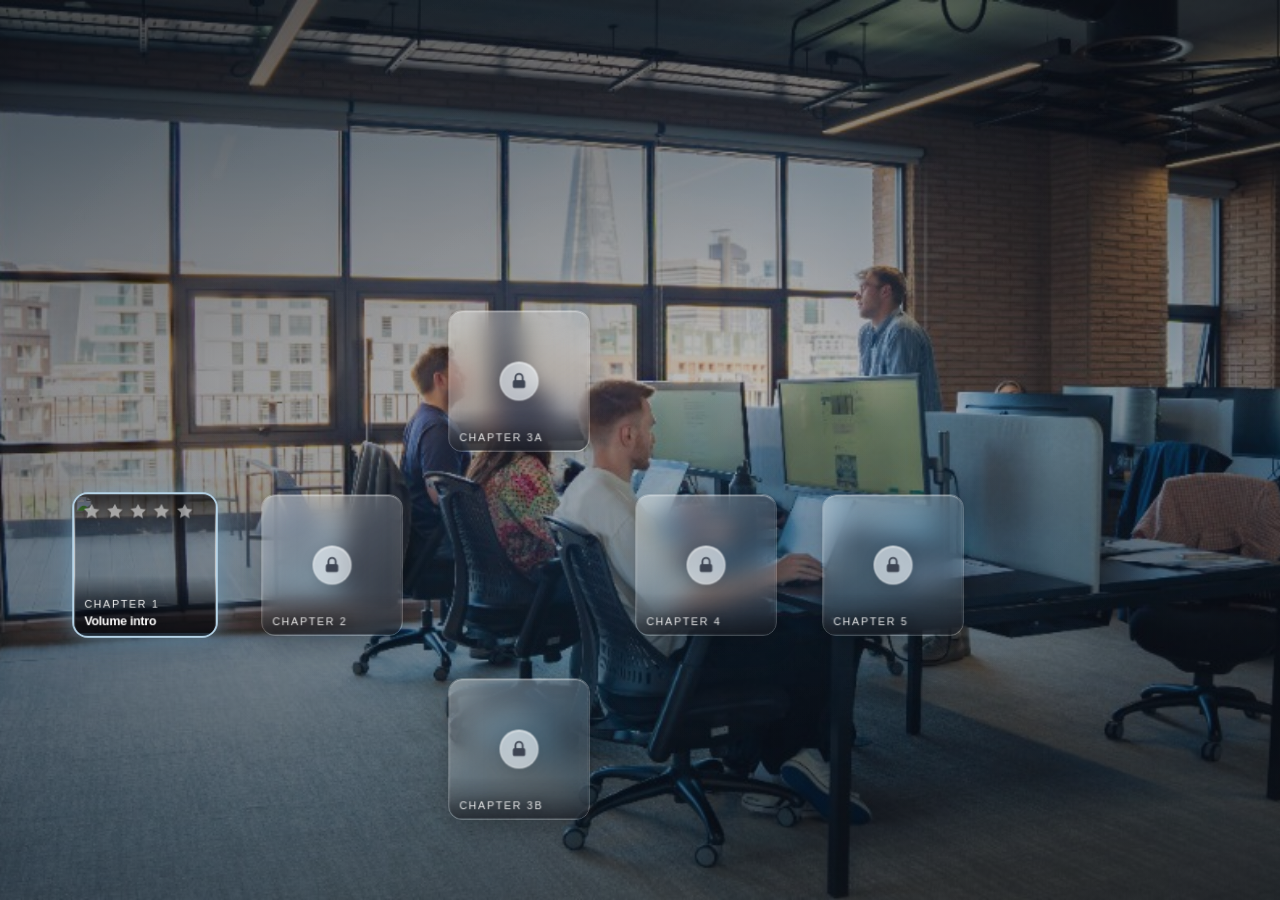
==== commit cebee4db: "Improve path grid spacing and leaderboard scope transition. Use fixed column tracks so chapter gaps " ====
--- a/workflow-intro/index.html
+++ b/workflow-intro/index.html
@@ -316,6 +316,6 @@
         });
       })();
     </script>
-    <script src="../js/workflow-intro.js?v=lb-stream-v1" type="module"></script>
+    <script src="../js/workflow-intro.js?v=lb-tape-buffer-v1" type="module"></script>
   </body>
 </html>
--- a/css/workflow-intro-corporate.css
+++ b/css/workflow-intro-corporate.css
@@ -832,6 +832,39 @@
 html[data-skin='corporate'] .intro-corporate-leaderboard__viewport.is-lb-switch-animating,
 html[data-skin='space'] .intro-corporate-leaderboard__viewport.is-lb-switch-animating {
   scroll-behavior: auto;
+  overflow-y: hidden;
+  background: rgba(12, 14, 22, 0.55);
+}
+
+/* Scope switch — whole list tape scroll; You counter-moves to stay in frame */
+html[data-skin='corporate'] .intro-corporate-leaderboard__list.is-lb-swoosh-tape,
+html[data-skin='space'] .intro-corporate-leaderboard__list.is-lb-swoosh-tape {
+  will-change: transform;
+}
+
+html[data-skin='corporate'] .intro-corporate-leaderboard__list.is-lb-swoosh-tape.is-lb-swoosh-fast
+  .intro-corporate-leaderboard__row:not(.intro-corporate-leaderboard__row--you),
+html[data-skin='space'] .intro-corporate-leaderboard__list.is-lb-swoosh-tape.is-lb-swoosh-fast
+  .intro-corporate-leaderboard__row:not(.intro-corporate-leaderboard__row--you) {
+  opacity: 0.55;
+}
+
+html[data-skin='corporate'] .intro-corporate-leaderboard__list.is-lb-swoosh-tape.is-lb-swoosh-fast,
+html[data-skin='space'] .intro-corporate-leaderboard__list.is-lb-swoosh-tape.is-lb-swoosh-fast {
+  filter: blur(0.45px);
+}
+
+html[data-skin='corporate'] .intro-corporate-leaderboard__row--tape,
+html[data-skin='space'] .intro-corporate-leaderboard__row--tape {
+  pointer-events: none;
+  user-select: none;
+}
+
+html[data-skin='corporate'] .intro-corporate-leaderboard__list.is-lb-swoosh-tape.is-lb-swoosh-fast
+  .intro-corporate-leaderboard__row--tape,
+html[data-skin='space'] .intro-corporate-leaderboard__list.is-lb-swoosh-tape.is-lb-swoosh-fast
+  .intro-corporate-leaderboard__row--tape {
+  opacity: 0.42;
 }
 
 @media (prefers-reduced-motion: reduce) {
@@ -1680,20 +1713,23 @@
 }
 
 html[data-skin='corporate'] .intro-path-grid {
-  width: 100%;
+  width: max-content;
   max-width: none;
   height: auto;
   min-height: 0;
   margin: 0;
   display: grid;
-  grid-template-columns: repeat(5, minmax(0, 1fr));
+  grid-template-columns: repeat(
+    var(--path-grid-cols, 5),
+    var(--path-card-size, 12.3125rem)
+  );
   grid-template-rows: repeat(3, auto);
   column-gap: var(--intro-col-gap);
   row-gap: var(--intro-row-gap);
   align-items: center;
   justify-items: center;
   align-content: center;
-  justify-content: center;
+  justify-content: start;
   padding: 0.25rem var(--intro-path-hover-pad, 16px);
   box-sizing: border-box;
 }
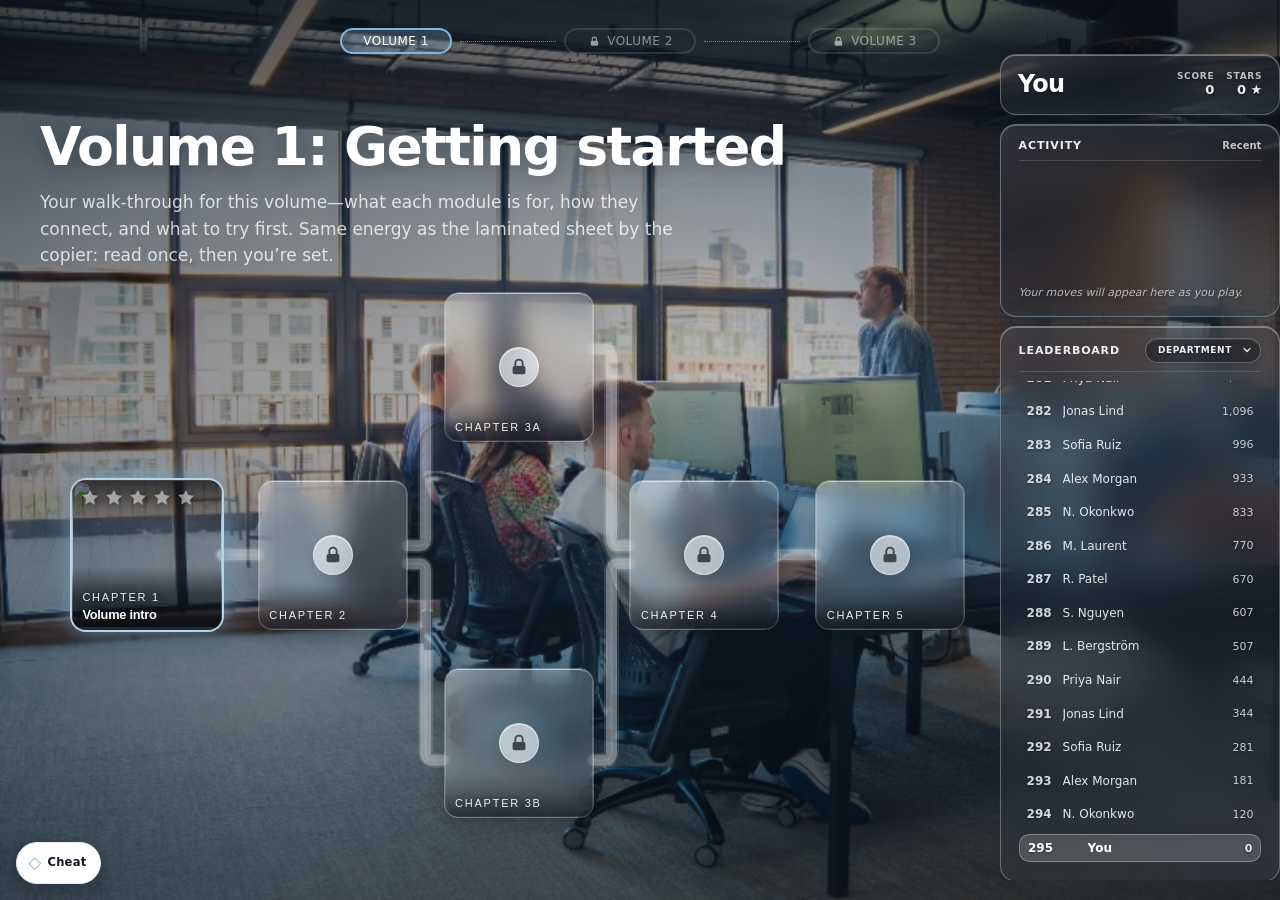
==== commit eff803b9: "Fix corporate dashboard path, cheat panel, and layout controls. Restore chapter rendering after a sy" ====
--- a/workflow-intro/index.html
+++ b/workflow-intro/index.html
@@ -7,7 +7,7 @@
     <link rel="stylesheet" href="../css/theme.css" />
     <link rel="stylesheet" href="../css/cheat-panel.css?v=corp-9" />
     <link rel="stylesheet" href="../css/workflow-intro.css" />
-    <link rel="stylesheet" href="../css/workflow-intro-corporate.css" />
+    <link rel="stylesheet" href="../css/workflow-intro-corporate.css?v=corp-lb-you-rank-v1" />
     <link rel="stylesheet" href="../css/module-modal.css" />
     <link rel="stylesheet" href="../css/module-modal-corporate.css" />
     <link rel="stylesheet" href="../css/module-folder-bento.css" />
@@ -194,38 +194,70 @@
                         <div
                           class="intro-corporate-leaderboard__body-sheet"
                           id="intro-corporate-leaderboard-panel"
-                          role="tabpanel"
-                          aria-labelledby="intro-corporate-leaderboard-tab-department"
+                          role="region"
+                          aria-labelledby="intro-corporate-leaderboard-scope-trigger"
                         >
                           <div class="intro-corporate-leaderboard__sheet-head">
                             <span class="intro-corporate-leaderboard__label">Leaderboard</span>
-                            <div
-                              class="intro-corporate-leaderboard-scopes"
-                              role="tablist"
-                              aria-label="Leaderboard scope"
-                            >
+                            <div class="intro-corporate-leaderboard-scopes" data-leaderboard-scope-dropdown>
                               <button
                                 type="button"
-                                class="intro-corporate-leaderboard-scope is-active"
-                                data-scope="department"
-                                role="tab"
-                                id="intro-corporate-leaderboard-tab-department"
-                                aria-selected="true"
-                                aria-controls="intro-corporate-leaderboard-panel"
+                                class="intro-corporate-leaderboard-scope-trigger"
+                                id="intro-corporate-leaderboard-scope-trigger"
+                                aria-haspopup="listbox"
+                                aria-expanded="false"
+                                aria-controls="intro-corporate-leaderboard-scope-menu"
                               >
-                                Department
+                                <span
+                                  class="intro-corporate-leaderboard-scope-trigger__label"
+                                  data-leaderboard-scope-label
+                                >
+                                  Department
+                                </span>
+                                <svg
+                                  class="intro-corporate-leaderboard-scope-trigger__chevron"
+                                  width="10"
+                                  height="10"
+                                  viewBox="0 0 10 10"
+                                  aria-hidden="true"
+                                  focusable="false"
+                                >
+                                  <path
+                                    d="M2 3.5 5 6.5 8 3.5"
+                                    fill="none"
+                                    stroke="currentColor"
+                                    stroke-width="1.35"
+                                    stroke-linecap="round"
+                                    stroke-linejoin="round"
+                                  />
+                                </svg>
                               </button>
-                              <button
-                                type="button"
-                                class="intro-corporate-leaderboard-scope"
-                                data-scope="company"
-                                role="tab"
-                                id="intro-corporate-leaderboard-tab-company"
-                                aria-selected="false"
-                                aria-controls="intro-corporate-leaderboard-panel"
+                              <ul
+                                id="intro-corporate-leaderboard-scope-menu"
+                                class="intro-corporate-leaderboard-scope-menu"
+                                role="listbox"
+                                aria-label="Leaderboard scope"
+                                hidden
                               >
-                                Company
-                              </button>
+                                <li
+                                  role="option"
+                                  class="intro-corporate-leaderboard-scope-option is-active"
+                                  data-scope="department"
+                                  id="intro-corporate-leaderboard-scope-department"
+                                  aria-selected="true"
+                                >
+                                  Department
+                                </li>
+                                <li
+                                  role="option"
+                                  class="intro-corporate-leaderboard-scope-option"
+                                  data-scope="company"
+                                  id="intro-corporate-leaderboard-scope-company"
+                                  aria-selected="false"
+                                >
+                                  Company
+                                </li>
+                              </ul>
                             </div>
                           </div>
                     <div class="intro-corporate-leaderboard__list-wrap">
@@ -304,18 +336,6 @@
 
     <div id="ambient" class="intro-ambient" aria-hidden="true"></div>
 
-    <script>
-      (function () {
-        function purgeStaleCheatPanel() {
-          var panel = document.getElementById('wf-cheat-panel');
-          if (panel && !panel.querySelector('[data-skin]')) panel.remove();
-        }
-        purgeStaleCheatPanel();
-        window.addEventListener('pageshow', function (e) {
-          if (e.persisted) purgeStaleCheatPanel();
-        });
-      })();
-    </script>
-    <script src="../js/workflow-intro.js?v=lb-tape-buffer-v1" type="module"></script>
+    <script src="../js/workflow-intro.js?v=corp-path-grid-flex-v3" type="module"></script>
   </body>
 </html>
--- a/css/workflow-intro-corporate.css
+++ b/css/workflow-intro-corporate.css
@@ -2,9 +2,9 @@
 
 html[data-skin='corporate'] {
   --corporate-inset-x: clamp(1.5rem, 3.5vw, 2.5rem);
-  --card-size: 197px;
-  --card-row-size: 197px;
-  --intro-col-gap: clamp(2.5rem, 3.2vw, 3.75rem);
+  --card-size: clamp(4.5rem, calc((100vw - 22rem) / 5), 22.5rem);
+  --card-row-size: var(--card-size);
+  --intro-col-gap: clamp(1.25rem, 2.8vw, 3.75rem);
   --intro-branch-gap: calc(var(--intro-col-gap) * 1.5);
   --intro-row-gap: clamp(2.25rem, 4.2vh, 3.5rem);
   /* Inset edge columns so hover scale (~1.03) + next-play glow stay inside the path clip */
@@ -31,6 +31,30 @@
   --side-activity-max: 11.5rem;
   --side-leaderboard-min: 11rem;
   --side-column-gap: 0.55rem;
+  /* Frosted sidebar: bright highlight on top of a soft shade (AA contrast, keeps hero gradient) */
+  --side-glass-shade: rgba(8, 14, 24, 0.4);
+  --side-glass-frost: linear-gradient(
+    168deg,
+    rgba(255, 255, 255, 0.13) 0%,
+    rgba(255, 255, 255, 0.05) 42%,
+    rgba(255, 255, 255, 0.09) 100%
+  );
+  --side-glass-bg: var(--side-glass-frost), var(--side-glass-shade);
+  --side-glass-bg-solid: rgba(14, 20, 30, 0.78);
+  --side-text-shadow: 0 1px 3px rgba(0, 0, 0, 0.38);
+}
+
+html[data-skin='space'] {
+  --side-glass-shade: rgba(8, 14, 24, 0.4);
+  --side-glass-frost: linear-gradient(
+    168deg,
+    rgba(255, 255, 255, 0.13) 0%,
+    rgba(255, 255, 255, 0.05) 42%,
+    rgba(255, 255, 255, 0.09) 100%
+  );
+  --side-glass-bg: var(--side-glass-frost), var(--side-glass-shade);
+  --side-glass-bg-solid: rgba(14, 20, 30, 0.78);
+  --side-text-shadow: 0 1px 3px rgba(0, 0, 0, 0.38);
 }
 
 html[data-skin='corporate'] body.workflow-intro,
@@ -393,12 +417,19 @@
   overflow: hidden;
   border-radius: 16px;
   border: 1px solid rgba(255, 255, 255, 0.28);
-  background: rgba(255, 255, 255, 0.1);
+  background: var(--side-glass-bg);
   -webkit-backdrop-filter: blur(20px) saturate(1.45);
   backdrop-filter: blur(20px) saturate(1.45);
   box-shadow:
     0 12px 40px rgba(0, 0, 0, 0.22),
     inset 0 1px 0 rgba(255, 255, 255, 0.35);
+}
+
+@supports not ((backdrop-filter: blur(1px)) or (-webkit-backdrop-filter: blur(1px))) {
+  html[data-skin='corporate'] .intro-corporate-player-profile,
+  html[data-skin='space'] .intro-corporate-player-profile {
+    background: var(--side-glass-bg-solid);
+  }
 }
 
 html[data-skin='corporate'] .intro-corporate-player-profile__feedback,
@@ -430,7 +461,7 @@
   letter-spacing: -0.03em;
   line-height: 1.1;
   color: #ffffff;
-  text-shadow: 0 1px 12px rgba(0, 0, 0, 0.25);
+  text-shadow: var(--side-text-shadow);
 }
 
 html[data-skin='corporate'] .intro-corporate-player-profile__stats,
@@ -456,7 +487,8 @@
   font-weight: 600;
   letter-spacing: 0.08em;
   text-transform: uppercase;
-  color: rgba(255, 255, 255, 0.52);
+  color: rgba(255, 255, 255, 0.72);
+  text-shadow: var(--side-text-shadow);
 }
 
 html[data-skin='corporate'] .intro-corporate-player-profile__stat-value,
@@ -465,6 +497,7 @@
   font-weight: 600;
   font-variant-numeric: tabular-nums;
   color: rgba(255, 255, 255, 0.92);
+  text-shadow: var(--side-text-shadow);
 }
 
 html[data-skin='corporate'] .intro-corporate-player-profile__skills,
@@ -608,7 +641,7 @@
   padding: 1rem 1.1rem 1.05rem;
   border-radius: 16px;
   border: 1px solid rgba(255, 255, 255, 0.28);
-  background: rgba(255, 255, 255, 0.1);
+  background: var(--side-glass-bg);
   -webkit-backdrop-filter: blur(20px) saturate(1.45);
   backdrop-filter: blur(20px) saturate(1.45);
   box-shadow:
@@ -619,7 +652,7 @@
 @supports not ((backdrop-filter: blur(1px)) or (-webkit-backdrop-filter: blur(1px))) {
   html[data-skin='corporate'] .intro-corporate-leaderboard,
   html[data-skin='space'] .intro-corporate-leaderboard {
-    background: rgba(18, 24, 34, 0.72);
+    background: var(--side-glass-bg-solid);
   }
 }
 
@@ -637,65 +670,132 @@
 
 html[data-skin='corporate'] .intro-corporate-leaderboard-scopes,
 html[data-skin='space'] .intro-corporate-leaderboard-scopes {
+  position: relative;
+  flex: 0 0 auto;
+  margin: 0;
+  z-index: 4;
+}
+
+html[data-skin='corporate'] .intro-corporate-leaderboard-scope-trigger,
+html[data-skin='space'] .intro-corporate-leaderboard-scope-trigger {
   display: inline-flex;
   align-items: center;
-  justify-content: flex-end;
-  gap: 0.125rem;
+  justify-content: space-between;
+  gap: 0.45rem;
+  margin: 0;
+  min-width: 7.25rem;
+  padding: 0.38rem 0.55rem 0.38rem 0.72rem;
+  border: 1px solid rgba(255, 255, 255, 0.28);
+  border-radius: 999px;
+  background: rgba(8, 10, 18, 0.42);
+  box-shadow:
+    inset 0 1px 0 rgba(255, 255, 255, 0.1),
+    0 2px 10px rgba(0, 0, 0, 0.16);
+  font: inherit;
+  font-size: 0.5625rem;
+  font-weight: 700;
+  letter-spacing: 0.07em;
+  line-height: 1.2;
+  text-transform: uppercase;
+  white-space: nowrap;
+  color: rgba(255, 255, 255, 0.95);
+  text-shadow: var(--side-text-shadow);
+  cursor: pointer;
+  transition:
+    color 0.18s ease,
+    background 0.18s ease,
+    border-color 0.18s ease,
+    box-shadow 0.18s ease;
+}
+
+html[data-skin='corporate'] .intro-corporate-leaderboard-scope-trigger:hover,
+html[data-skin='space'] .intro-corporate-leaderboard-scope-trigger:hover {
+  background: rgba(8, 10, 18, 0.52);
+  border-color: rgba(255, 255, 255, 0.38);
+}
+
+html[data-skin='corporate'] .intro-corporate-leaderboard-scopes.is-open .intro-corporate-leaderboard-scope-trigger,
+html[data-skin='space'] .intro-corporate-leaderboard-scopes.is-open .intro-corporate-leaderboard-scope-trigger {
+  background: rgba(8, 10, 18, 0.58);
+  border-color: rgba(255, 255, 255, 0.42);
+  box-shadow:
+    inset 0 1px 0 rgba(255, 255, 255, 0.14),
+    0 4px 14px rgba(0, 0, 0, 0.22);
+}
+
+html[data-skin='corporate'] .intro-corporate-leaderboard-scope-trigger:disabled,
+html[data-skin='space'] .intro-corporate-leaderboard-scope-trigger:disabled {
+  opacity: 0.55;
+  cursor: not-allowed;
+}
+
+html[data-skin='corporate'] .intro-corporate-leaderboard-scope-trigger__chevron,
+html[data-skin='space'] .intro-corporate-leaderboard-scope-trigger__chevron {
   flex: 0 0 auto;
+  opacity: 0.88;
+  transition: transform 0.18s ease;
+}
+
+html[data-skin='corporate'] .intro-corporate-leaderboard-scopes.is-open .intro-corporate-leaderboard-scope-trigger__chevron,
+html[data-skin='space'] .intro-corporate-leaderboard-scopes.is-open .intro-corporate-leaderboard-scope-trigger__chevron {
+  transform: rotate(180deg);
+}
+
+html[data-skin='corporate'] .intro-corporate-leaderboard-scope-trigger:focus-visible,
+html[data-skin='space'] .intro-corporate-leaderboard-scope-trigger:focus-visible,
+html[data-skin='corporate'] .intro-corporate-leaderboard-scope-option:focus-visible,
+html[data-skin='space'] .intro-corporate-leaderboard-scope-option:focus-visible {
+  outline: 2px solid var(--corporate-accent, #c85a42);
+  outline-offset: 2px;
+}
+
+html[data-skin='corporate'] .intro-corporate-leaderboard-scope-menu,
+html[data-skin='space'] .intro-corporate-leaderboard-scope-menu {
+  position: absolute;
+  top: calc(100% + 0.3rem);
+  right: 0;
+  min-width: 100%;
   margin: 0;
-  padding: 0.2rem;
-  border-radius: 999px;
-  border: 1px solid rgba(255, 255, 255, 0.2);
-  background: rgba(8, 10, 18, 0.35);
-  box-shadow: inset 0 1px 0 rgba(255, 255, 255, 0.08);
-}
-
-html[data-skin='corporate'] .intro-corporate-leaderboard-scope,
-html[data-skin='space'] .intro-corporate-leaderboard-scope {
+  padding: 0.28rem;
+  list-style: none;
+  border-radius: 12px;
+  border: 1px solid rgba(255, 255, 255, 0.28);
+  background: var(--side-glass-bg-solid);
+  box-shadow:
+    0 14px 36px rgba(0, 0, 0, 0.32),
+    inset 0 1px 0 rgba(255, 255, 255, 0.18);
+}
+
+html[data-skin='corporate'] .intro-corporate-leaderboard-scope-option,
+html[data-skin='space'] .intro-corporate-leaderboard-scope-option {
   margin: 0;
-  padding: 0.38rem 0.72rem;
-  border: 1px solid transparent;
-  border-radius: 999px;
-  background: transparent;
-  box-shadow: none;
-  font: inherit;
+  padding: 0.45rem 0.72rem;
+  border-radius: 8px;
   font-size: 0.5625rem;
   font-weight: 600;
   letter-spacing: 0.07em;
   line-height: 1.2;
   text-transform: uppercase;
   white-space: nowrap;
-  color: rgba(255, 255, 255, 0.5);
+  color: rgba(255, 255, 255, 0.82);
+  text-shadow: var(--side-text-shadow);
   cursor: pointer;
   transition:
-    color 0.18s ease,
-    background 0.18s ease,
-    border-color 0.18s ease,
-    box-shadow 0.18s ease;
-}
-
-html[data-skin='corporate'] .intro-corporate-leaderboard-scope:hover,
-html[data-skin='space'] .intro-corporate-leaderboard-scope:hover {
-  color: rgba(255, 255, 255, 0.88);
-  background: rgba(255, 255, 255, 0.07);
-  border-color: rgba(255, 255, 255, 0.12);
-}
-
-html[data-skin='corporate'] .intro-corporate-leaderboard-scope.is-active,
-html[data-skin='space'] .intro-corporate-leaderboard-scope.is-active {
+    color 0.15s ease,
+    background 0.15s ease;
+}
+
+html[data-skin='corporate'] .intro-corporate-leaderboard-scope-option:hover,
+html[data-skin='space'] .intro-corporate-leaderboard-scope-option:hover {
   color: rgba(255, 255, 255, 0.98);
+  background: rgba(255, 255, 255, 0.1);
+}
+
+html[data-skin='corporate'] .intro-corporate-leaderboard-scope-option.is-active,
+html[data-skin='space'] .intro-corporate-leaderboard-scope-option.is-active {
+  color: #ffffff;
   font-weight: 700;
-  background: rgba(255, 255, 255, 0.18);
-  border-color: rgba(255, 255, 255, 0.32);
-  box-shadow:
-    0 1px 6px rgba(0, 0, 0, 0.2),
-    inset 0 1px 0 rgba(255, 255, 255, 0.22);
-}
-
-html[data-skin='corporate'] .intro-corporate-leaderboard-scope:focus-visible,
-html[data-skin='space'] .intro-corporate-leaderboard-scope:focus-visible {
-  outline: 2px solid var(--corporate-accent, #c85a42);
-  outline-offset: 2px;
+  background: rgba(255, 255, 255, 0.16);
 }
 
 html[data-skin='corporate'] .intro-corporate-leaderboard__body-sheet,
@@ -710,7 +810,7 @@
   padding: 0.7rem 1.1rem 1.2rem;
   border-radius: 16px;
   border: 1px solid rgba(255, 255, 255, 0.28);
-  background: rgba(255, 255, 255, 0.1);
+  background: var(--side-glass-bg);
   -webkit-backdrop-filter: blur(20px) saturate(1.45);
   backdrop-filter: blur(20px) saturate(1.45);
   box-shadow:
@@ -721,7 +821,7 @@
 @supports not ((backdrop-filter: blur(1px)) or (-webkit-backdrop-filter: blur(1px))) {
   html[data-skin='corporate'] .intro-corporate-leaderboard__body-sheet,
   html[data-skin='space'] .intro-corporate-leaderboard__body-sheet {
-    background: rgba(18, 24, 34, 0.72);
+    background: var(--side-glass-bg-solid);
   }
 }
 
@@ -833,7 +933,6 @@
 html[data-skin='space'] .intro-corporate-leaderboard__viewport.is-lb-switch-animating {
   scroll-behavior: auto;
   overflow-y: hidden;
-  background: rgba(12, 14, 22, 0.55);
 }
 
 /* Scope switch — whole list tape scroll; You counter-moves to stay in frame */
@@ -843,15 +942,10 @@
 }
 
 html[data-skin='corporate'] .intro-corporate-leaderboard__list.is-lb-swoosh-tape.is-lb-swoosh-fast
-  .intro-corporate-leaderboard__row:not(.intro-corporate-leaderboard__row--you),
+  .intro-corporate-leaderboard__row:not(.intro-corporate-leaderboard__row--you):not(.intro-corporate-leaderboard__row--tape),
 html[data-skin='space'] .intro-corporate-leaderboard__list.is-lb-swoosh-tape.is-lb-swoosh-fast
-  .intro-corporate-leaderboard__row:not(.intro-corporate-leaderboard__row--you) {
-  opacity: 0.55;
-}
-
-html[data-skin='corporate'] .intro-corporate-leaderboard__list.is-lb-swoosh-tape.is-lb-swoosh-fast,
-html[data-skin='space'] .intro-corporate-leaderboard__list.is-lb-swoosh-tape.is-lb-swoosh-fast {
-  filter: blur(0.45px);
+  .intro-corporate-leaderboard__row:not(.intro-corporate-leaderboard__row--you):not(.intro-corporate-leaderboard__row--tape) {
+  opacity: 0.82;
 }
 
 html[data-skin='corporate'] .intro-corporate-leaderboard__row--tape,
@@ -864,7 +958,7 @@
   .intro-corporate-leaderboard__row--tape,
 html[data-skin='space'] .intro-corporate-leaderboard__list.is-lb-swoosh-tape.is-lb-swoosh-fast
   .intro-corporate-leaderboard__row--tape {
-  opacity: 0.42;
+  opacity: 0.7;
 }
 
 @media (prefers-reduced-motion: reduce) {
@@ -1002,6 +1096,20 @@
 html[data-skin='corporate'] .intro-corporate-leaderboard__list-fade,
 html[data-skin='space'] .intro-corporate-leaderboard__list-fade {
   display: none;
+}
+
+html[data-skin='corporate'] .intro-corporate-leaderboard__row--pad,
+html[data-skin='space'] .intro-corporate-leaderboard__row--pad {
+  flex: 0 0 var(--lb-row-height);
+  height: var(--lb-row-height);
+  min-height: var(--lb-row-height);
+  padding: 0;
+  margin: 0;
+  border: none;
+  background: transparent;
+  box-shadow: none;
+  pointer-events: none;
+  visibility: hidden;
 }
 
 html[data-skin='corporate'] .intro-corporate-leaderboard__row--peek,
@@ -1027,8 +1135,8 @@
 
 html[data-skin='corporate'] .intro-corporate-leaderboard__row--you,
 html[data-skin='space'] .intro-corporate-leaderboard__row--you {
-  position: sticky;
-  top: calc(50% - var(--lb-row-height) / 2);
+  position: relative;
+  top: auto;
   z-index: 2;
   background: rgba(255, 255, 255, 0.16);
   border: 1px solid rgba(255, 255, 255, 0.28);
@@ -1049,12 +1157,72 @@
 html[data-skin='space'] .intro-corporate-leaderboard__rank {
   font-variant-numeric: tabular-nums;
   font-weight: 700;
-  color: rgba(255, 255, 255, 0.65);
+  color: rgba(255, 255, 255, 0.82);
+  text-shadow: var(--side-text-shadow);
 }
 
 html[data-skin='corporate'] .intro-corporate-leaderboard__row--you .intro-corporate-leaderboard__rank,
 html[data-skin='space'] .intro-corporate-leaderboard__row--you .intro-corporate-leaderboard__rank {
   color: #ffffff;
+}
+
+html[data-skin='corporate'] .intro-corporate-leaderboard__row--you,
+html[data-skin='space'] .intro-corporate-leaderboard__row--you {
+  --lb-rank-line: 1.2em;
+  /* Wider rank lane for 3-digit odometer ranks (default row grid is 1.75rem). */
+  grid-template-columns: minmax(3.25rem, max-content) 1fr auto;
+}
+
+html[data-skin='corporate'] .intro-corporate-leaderboard__row--you .intro-corporate-leaderboard__rank,
+html[data-skin='space'] .intro-corporate-leaderboard__row--you .intro-corporate-leaderboard__rank {
+  justify-self: start;
+  min-width: 0;
+  max-width: 100%;
+  overflow: hidden;
+}
+
+html[data-skin='corporate'] .intro-corporate-leaderboard__rank--odometer,
+html[data-skin='space'] .intro-corporate-leaderboard__rank--odometer {
+  display: inline-block;
+  min-width: 2.35rem;
+  text-align: right;
+  vertical-align: top;
+}
+
+html[data-skin='corporate'] .intro-corporate-leaderboard__row--you .intro-corporate-leaderboard__rank--odometer,
+html[data-skin='space'] .intro-corporate-leaderboard__row--you .intro-corporate-leaderboard__rank--odometer {
+  min-width: 0;
+  width: 100%;
+  text-align: left;
+}
+
+html[data-skin='corporate'] .intro-corporate-leaderboard__rank-viewport,
+html[data-skin='space'] .intro-corporate-leaderboard__rank-viewport {
+  display: block;
+  height: var(--lb-rank-line);
+  overflow: hidden;
+}
+
+html[data-skin='corporate'] .intro-corporate-leaderboard__row--you .intro-corporate-leaderboard__rank-viewport,
+html[data-skin='space'] .intro-corporate-leaderboard__row--you .intro-corporate-leaderboard__rank-viewport {
+  width: 100%;
+  max-width: 3.25rem;
+}
+
+html[data-skin='corporate'] .intro-corporate-leaderboard__rank-strip,
+html[data-skin='space'] .intro-corporate-leaderboard__rank-strip {
+  display: flex;
+  flex-direction: column;
+  will-change: transform;
+}
+
+html[data-skin='corporate'] .intro-corporate-leaderboard__rank-cell,
+html[data-skin='space'] .intro-corporate-leaderboard__rank-cell {
+  flex: 0 0 var(--lb-rank-line);
+  height: var(--lb-rank-line);
+  line-height: var(--lb-rank-line);
+  font-variant-numeric: tabular-nums;
+  font-weight: 700;
 }
 
 html[data-skin='corporate'] .intro-corporate-leaderboard__name,
@@ -1068,7 +1236,8 @@
 html[data-skin='space'] .intro-corporate-leaderboard__pts {
   font-variant-numeric: tabular-nums;
   font-size: 0.6875rem;
-  color: rgba(255, 255, 255, 0.55);
+  color: rgba(255, 255, 255, 0.78);
+  text-shadow: var(--side-text-shadow);
   min-width: 2.75rem;
   text-align: right;
 }
@@ -1120,7 +1289,7 @@
   padding: 0.85rem 1.1rem 0.95rem;
   border-radius: 16px;
   border: 1px solid rgba(255, 255, 255, 0.28);
-  background: rgba(255, 255, 255, 0.1);
+  background: var(--side-glass-bg);
   -webkit-backdrop-filter: blur(20px) saturate(1.45);
   backdrop-filter: blur(20px) saturate(1.45);
   box-shadow:
@@ -1131,7 +1300,7 @@
 @supports not ((backdrop-filter: blur(1px)) or (-webkit-backdrop-filter: blur(1px))) {
   html[data-skin='corporate'] .intro-corporate-activity,
   html[data-skin='space'] .intro-corporate-activity {
-    background: rgba(18, 24, 34, 0.72);
+    background: var(--side-glass-bg-solid);
   }
 }
 
@@ -1160,7 +1329,8 @@
 html[data-skin='space'] .intro-corporate-activity__hint {
   font-size: 0.625rem;
   font-weight: 600;
-  color: rgba(255, 255, 255, 0.55);
+  color: rgba(255, 255, 255, 0.75);
+  text-shadow: var(--side-text-shadow);
 }
 
 html[data-skin='corporate'] .intro-corporate-activity__viewport,
@@ -1218,7 +1388,8 @@
   font-size: 0.6875rem;
   line-height: 1.35;
   font-weight: 500;
-  color: rgba(255, 255, 255, 0.78);
+  color: rgba(255, 255, 255, 0.9);
+  text-shadow: var(--side-text-shadow);
 }
 
 html[data-skin='corporate'] .intro-corporate-activity__icon,
@@ -1400,14 +1571,16 @@
   font-weight: 600;
   font-variant-numeric: tabular-nums;
   letter-spacing: 0.02em;
-  color: rgba(255, 255, 255, 0.42);
+  color: rgba(255, 255, 255, 0.68);
+  text-shadow: var(--side-text-shadow);
   white-space: nowrap;
 }
 
 html[data-skin='corporate'] .intro-corporate-activity__row--empty,
 html[data-skin='space'] .intro-corporate-activity__row--empty {
   display: block;
-  color: rgba(255, 255, 255, 0.45);
+  color: rgba(255, 255, 255, 0.68);
+  text-shadow: var(--side-text-shadow);
   font-style: italic;
 }
 
@@ -1421,7 +1594,8 @@
   font-weight: 500;
   letter-spacing: 0.02em;
   text-align: center;
-  color: rgba(255, 255, 255, 0.55);
+  color: rgba(255, 255, 255, 0.72);
+  text-shadow: var(--side-text-shadow);
 }
 
 /* Path map — fills viewport below hero */
@@ -1429,8 +1603,9 @@
 html[data-skin='corporate'] .intro-viewport.is-modules-visible .intro-corporate-board__path {
   position: relative;
   z-index: 1;
-  display: flex;
+  display: flex !important;
   flex: 1 1 0;
+  min-height: min(38vh, 28rem);
   flex-direction: column;
   align-items: stretch;
   justify-content: stretch;
@@ -2472,8 +2647,30 @@
   transform: translate3d(0, 0, 0) scale(1);
 }
 
-html[data-skin='corporate'] .intro-corporate-board.is-pop-pending:not(.is-pop-complete) .intro-cord {
+html[data-skin='corporate'] .intro-corporate-leaderboard__row.is-lb-row-pop {
+  opacity: 0;
+  transform: translate3d(0, 10px, 0);
+  transition:
+    opacity 0.34s var(--corporate-pop-ease, ease),
+    transform 0.34s var(--corporate-pop-ease, ease);
+}
+
+html[data-skin='corporate'] .intro-corporate-leaderboard__row.is-lb-row-pop.is-pop-visible {
+  opacity: 1;
+  transform: translate3d(0, 0, 0);
+}
+
+html[data-skin='corporate'] .intro-corporate-board.is-pop-pending:not(.is-pop-complete):not(.is-path-pop-active) .intro-cord {
   opacity: 0 !important;
+}
+
+html[data-skin='corporate'] .intro-corporate-board.is-pop-pending.is-path-pop-active .intro-cord:not(.is-intro-revealed) {
+  opacity: 0 !important;
+  pointer-events: none;
+}
+
+html[data-skin='corporate'] .intro-corporate-board.is-pop-pending.is-path-pop-active .intro-cord.is-intro-revealed {
+  opacity: 1 !important;
 }
 
 html[data-skin='corporate'] .intro-corporate-board.is-pop-complete .intro-cord,
@@ -2705,8 +2902,6 @@
 
 @media (max-width: 768px) {
   html[data-skin='corporate'] {
-    --card-size: clamp(120px, 28vw, 197px);
-    --card-row-size: clamp(120px, 28vw, 197px);
     --intro-col-gap: 1.35rem;
     --intro-row-gap: 1.15rem;
   }
@@ -2851,3 +3046,29 @@
   flex: 1 1 0;
   min-height: 0;
 }
+
+/* Recovery — main column + path must stay visible (layout-cheat can hide them via sessionStorage) */
+html[data-skin='corporate'] .intro-corporate-board__main {
+  display: flex !important;
+  visibility: visible !important;
+  flex: 1 1 auto !important;
+  min-height: 0 !important;
+}
+
+html[data-skin='corporate'] #modules.intro-corporate-board__path,
+html[data-skin='corporate'] .intro-corporate-board__path.intro-modules {
+  display: flex !important;
+  visibility: visible !important;
+  flex: 1 1 0 !important;
+  min-height: min(38vh, 28rem) !important;
+}
+
+html[data-skin='corporate'] #intro-columns .intro-module-wrap {
+  opacity: 1 !important;
+  --module-opacity: 1 !important;
+  visibility: visible !important;
+}
+
+html[data-skin='corporate'] #intro-columns .intro-module-wrap .module-card {
+  visibility: visible !important;
+}
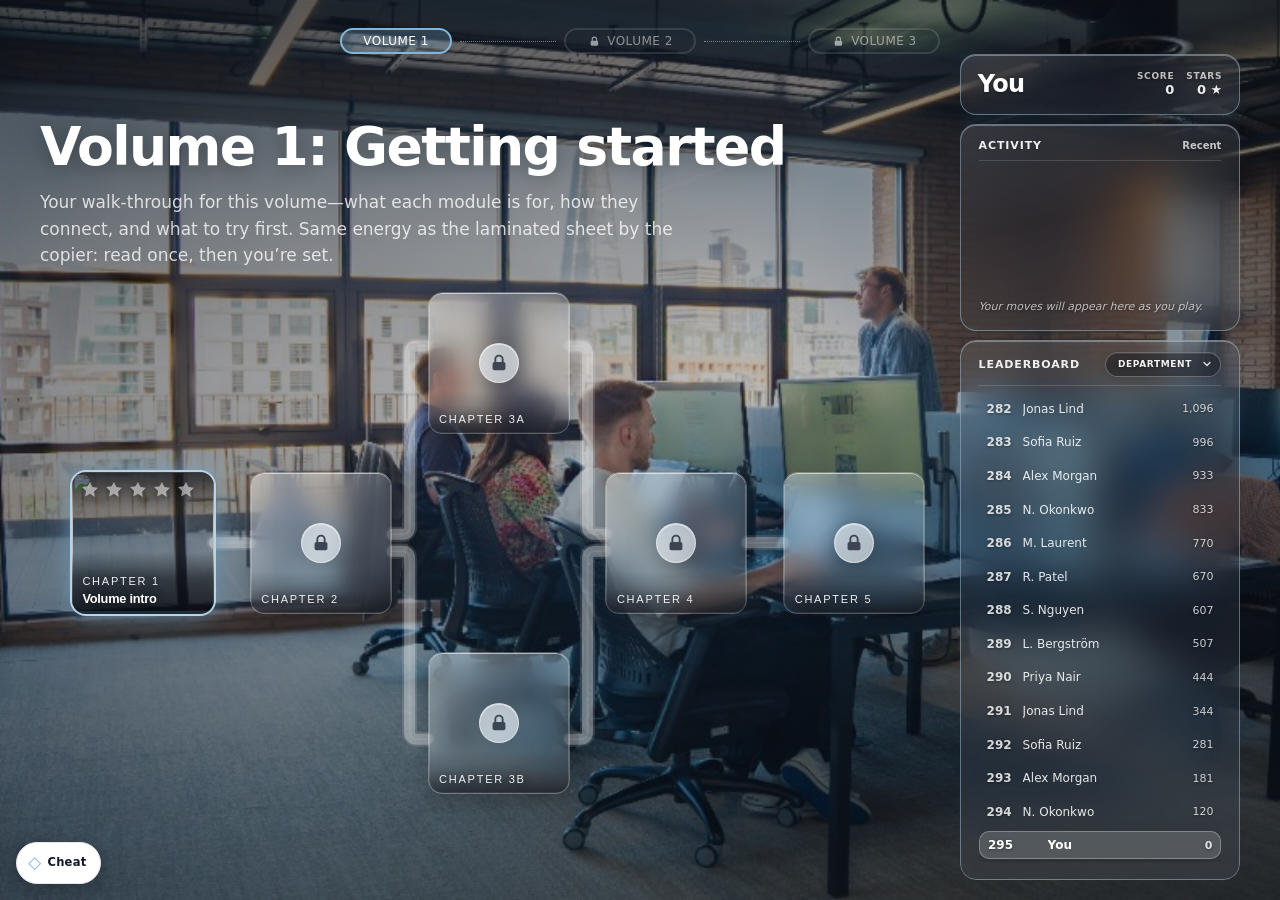
==== commit ac2859eb: "Improve corporate path zoom, chapter unlock animation, and vol. 3 routing. Three-tier path zoom show" ====
--- a/workflow-intro/index.html
+++ b/workflow-intro/index.html
@@ -6,8 +6,8 @@
     <title>Workflow map — Corporate</title>
     <link rel="stylesheet" href="../css/theme.css" />
     <link rel="stylesheet" href="../css/cheat-panel.css?v=corp-9" />
-    <link rel="stylesheet" href="../css/workflow-intro.css" />
-    <link rel="stylesheet" href="../css/workflow-intro-corporate.css?v=corp-lb-you-rank-v1" />
+    <link rel="stylesheet" href="../css/workflow-intro.css?v=corp-plug-land-v3" />
+    <link rel="stylesheet" href="../css/workflow-intro-corporate.css?v=corp-linear-align-v1" />
     <link rel="stylesheet" href="../css/module-modal.css" />
     <link rel="stylesheet" href="../css/module-modal-corporate.css" />
     <link rel="stylesheet" href="../css/module-folder-bento.css" />
@@ -336,6 +336,6 @@
 
     <div id="ambient" class="intro-ambient" aria-hidden="true"></div>
 
-    <script src="../js/workflow-intro.js?v=corp-path-grid-flex-v3" type="module"></script>
+    <script src="../js/workflow-intro.js?v=corp-plug-land-v3" type="module"></script>
   </body>
 </html>
--- a/css/workflow-intro.css
+++ b/css/workflow-intro.css
@@ -738,10 +738,7 @@
 }
 
 .intro-cord-plug-head {
-  fill: #fff;
-  stroke: var(--lane-fill-done, var(--theme-color, #6baed0));
-  stroke-width: 2.5;
-  filter: drop-shadow(0 0 8px color-mix(in srgb, var(--theme-color, #6baed0) 55%, transparent));
+  display: none;
   pointer-events: none;
 }
 
@@ -826,16 +823,35 @@
 .intro-module-wrap.is-plug-target .module-card.locked {
   outline: 2px solid color-mix(in srgb, var(--theme-color, #6baed0) 55%, transparent);
   outline-offset: 3px;
-  animation: intro-plug-target 1.1s ease-in-out infinite;
-}
-
-@keyframes intro-plug-target {
-  0%,
-  100% {
-    filter: brightness(1);
-  }
-  50% {
-    filter: brightness(1.12);
+}
+
+html.is-plug-active .intro-module-wrap.is-plug-landing > .module-card.is-plug-landing {
+  animation: none;
+  transform-origin: center center;
+  outline: none;
+  will-change: transform;
+}
+
+.module-padlock.is-opening .lock-shackle {
+  transform-origin: 12px 14px;
+  animation: intro-padlock-shackle-open 440ms ease-out forwards;
+}
+
+.module-padlock.is-opening::before {
+  animation: intro-padlock-badge-fade 400ms ease-out forwards;
+}
+
+@keyframes intro-padlock-shackle-open {
+  to {
+    transform: translateY(-9px) rotate(-12deg);
+    opacity: 0;
+  }
+}
+
+@keyframes intro-padlock-badge-fade {
+  to {
+    opacity: 0;
+    transform: scale(0.82);
   }
 }
 
--- a/css/workflow-intro-corporate.css
+++ b/css/workflow-intro-corporate.css
@@ -31,8 +31,9 @@
   --side-activity-max: 11.5rem;
   --side-leaderboard-min: 11rem;
   --side-column-gap: 0.55rem;
-  /* Frosted sidebar: bright highlight on top of a soft shade (AA contrast, keeps hero gradient) */
-  --side-glass-shade: rgba(8, 14, 24, 0.4);
+  /* Frosted sidebar: light frost over a thin tint (no heavy plate behind cards) */
+  --side-glass-shade: rgba(8, 14, 24, 0.18);
+  --side-glass-elev-shadow: inset 0 1px 0 rgba(255, 255, 255, 0.32);
   --side-glass-frost: linear-gradient(
     168deg,
     rgba(255, 255, 255, 0.13) 0%,
@@ -45,7 +46,8 @@
 }
 
 html[data-skin='space'] {
-  --side-glass-shade: rgba(8, 14, 24, 0.4);
+  --side-glass-shade: rgba(8, 14, 24, 0.18);
+  --side-glass-elev-shadow: inset 0 1px 0 rgba(255, 255, 255, 0.32);
   --side-glass-frost: linear-gradient(
     168deg,
     rgba(255, 255, 255, 0.13) 0%,
@@ -368,8 +370,8 @@
 html[data-skin='space'] .intro-corporate-leaderboard-panel {
   position: absolute;
   top: 0;
-  right: 0;
-  bottom: 0;
+  right: var(--corporate-inset-x);
+  bottom: clamp(0.85rem, 1.8vw, 1.25rem);
   z-index: 2;
   display: flex;
   flex-direction: column;
@@ -381,6 +383,7 @@
   height: auto;
   max-height: none;
   pointer-events: auto;
+  box-sizing: border-box;
 }
 
 html[data-skin='corporate'] .intro-corporate-leaderboard-column,
@@ -393,11 +396,12 @@
   max-width: min(280px, 30vw);
   flex: 1 1 auto;
   min-height: 0;
-  height: var(--side-column-height, 100%);
-  max-height: var(--side-column-height, none);
+  height: 100%;
+  max-height: 100%;
   overflow: hidden;
   position: relative;
   z-index: 1;
+  box-sizing: border-box;
 }
 
 /* Player profile + coaching feedback — single card above leaderboard */
@@ -420,9 +424,7 @@
   background: var(--side-glass-bg);
   -webkit-backdrop-filter: blur(20px) saturate(1.45);
   backdrop-filter: blur(20px) saturate(1.45);
-  box-shadow:
-    0 12px 40px rgba(0, 0, 0, 0.22),
-    inset 0 1px 0 rgba(255, 255, 255, 0.35);
+  box-shadow: var(--side-glass-elev-shadow);
 }
 
 @supports not ((backdrop-filter: blur(1px)) or (-webkit-backdrop-filter: blur(1px))) {
@@ -644,9 +646,7 @@
   background: var(--side-glass-bg);
   -webkit-backdrop-filter: blur(20px) saturate(1.45);
   backdrop-filter: blur(20px) saturate(1.45);
-  box-shadow:
-    0 12px 40px rgba(0, 0, 0, 0.22),
-    inset 0 1px 0 rgba(255, 255, 255, 0.35);
+  box-shadow: var(--side-glass-elev-shadow);
 }
 
 @supports not ((backdrop-filter: blur(1px)) or (-webkit-backdrop-filter: blur(1px))) {
@@ -659,7 +659,11 @@
 /* Inline scope toggles in sheet header (no icon rail) */
 html[data-skin='corporate'] .intro-corporate-leaderboard--scope-inline,
 html[data-skin='space'] .intro-corporate-leaderboard--scope-inline {
-  overflow: visible;
+  display: flex;
+  flex-direction: column;
+  flex: 1 1 0;
+  min-height: 0;
+  overflow: hidden;
   padding: 0;
   border: none;
   background: transparent;
@@ -807,15 +811,13 @@
   flex: 1 1 0;
   min-height: 0;
   overflow: hidden;
-  padding: 0.7rem 1.1rem 1.2rem;
+  padding: 0.7rem 1.1rem 1.05rem;
   border-radius: 16px;
   border: 1px solid rgba(255, 255, 255, 0.28);
   background: var(--side-glass-bg);
   -webkit-backdrop-filter: blur(20px) saturate(1.45);
   backdrop-filter: blur(20px) saturate(1.45);
-  box-shadow:
-    0 12px 40px rgba(0, 0, 0, 0.22),
-    inset 0 1px 0 rgba(255, 255, 255, 0.35);
+  box-shadow: var(--side-glass-elev-shadow);
 }
 
 @supports not ((backdrop-filter: blur(1px)) or (-webkit-backdrop-filter: blur(1px))) {
@@ -1292,9 +1294,7 @@
   background: var(--side-glass-bg);
   -webkit-backdrop-filter: blur(20px) saturate(1.45);
   backdrop-filter: blur(20px) saturate(1.45);
-  box-shadow:
-    0 12px 40px rgba(0, 0, 0, 0.22),
-    inset 0 1px 0 rgba(255, 255, 255, 0.35);
+  box-shadow: var(--side-glass-elev-shadow);
 }
 
 @supports not ((backdrop-filter: blur(1px)) or (-webkit-backdrop-filter: blur(1px))) {
@@ -1588,8 +1588,8 @@
 html[data-skin='space'] .intro-corporate-leaderboard__more {
   flex: 0 0 auto;
   flex-shrink: 0;
-  margin: 0.5rem 0 0;
-  padding: 0.35rem 0.5rem 0.3rem;
+  margin: 0.4rem 0 0;
+  padding: 0.2rem 0.5rem 0.45rem;
   font-size: 0.6875rem;
   font-weight: 500;
   letter-spacing: 0.02em;
@@ -1874,6 +1874,16 @@
 }
 
 html[data-skin='corporate'] .intro-cord--subway.is-filled .intro-cord-rope--sheen,
+html.is-plug-active .intro-module-wrap.is-plug-landing > .module-card.is-plug-landing,
+html.is-plug-active .intro-module-wrap.is-plug-target > .module-card.locked {
+  animation-play-state: running !important;
+}
+
+html[data-skin='corporate'] .intro-module-wrap.is-plug-target .module-card.locked {
+  outline: 2px solid color-mix(in srgb, var(--corporate-accent, var(--theme-color)) 50%, transparent);
+  outline-offset: 3px;
+}
+
 html[data-skin='corporate'] .intro-cord--subway.is-plugging .intro-cord-rope--sheen {
   stroke: rgba(255, 255, 255, 0.42);
   stroke-width: 2.5;
@@ -2604,13 +2614,20 @@
   }
 }
 
-html[data-skin='corporate'] .intro-corporate-leaderboard,
-html[data-skin='corporate'] .intro-corporate-activity {
+/* Accent rim on real cards only — not the tall transparent leaderboard shell */
+html[data-skin='corporate'] .intro-corporate-leaderboard:not(.intro-corporate-leaderboard--scope-inline),
+html[data-skin='corporate'] .intro-corporate-leaderboard__body-sheet,
+html[data-skin='corporate'] .intro-corporate-activity,
+html[data-skin='corporate'] .intro-corporate-player-profile {
   border-color: color-mix(in srgb, var(--corporate-accent) 28%, rgba(255, 255, 255, 0.22));
   box-shadow:
-    0 12px 40px rgba(0, 0, 0, 0.28),
-    0 0 48px color-mix(in srgb, var(--corporate-accent) 18%, transparent),
-    inset 0 1px 0 rgba(255, 255, 255, 0.25);
+    var(--side-glass-elev-shadow),
+    0 0 28px color-mix(in srgb, var(--corporate-accent) 10%, transparent);
+}
+
+html[data-skin='corporate'] .intro-corporate-leaderboard--scope-inline {
+  border: none;
+  box-shadow: none;
 }
 
 html[data-skin='corporate'] .intro-next-chapter {
@@ -2698,18 +2715,18 @@
   grid-template-columns: repeat(3, minmax(0, 1fr));
 }
 
-/* Linear path (single row, no fork/merge) — left + vertical center in the lane */
+/* Linear path (single row) — left-align with copy/lead, vertically centered in the lane */
 html[data-skin='corporate'] .intro-corporate-board__path.intro-modules.is-path-linear,
 html[data-skin='corporate'] #modules.intro-corporate-board__path.is-path-linear,
 html[data-skin='space'] .intro-corporate-board__path.intro-modules.is-path-linear {
-  justify-content: center;
+  justify-content: flex-start;
   align-items: flex-start;
 }
 
 html[data-skin='corporate'] .intro-corporate-board__path .intro-path-map.is-path-linear,
 html[data-skin='space'] .intro-corporate-board__path .intro-path-map.is-path-linear {
   align-items: flex-start;
-  justify-content: center;
+  justify-content: flex-start;
   width: 100%;
 }
 
@@ -2723,6 +2740,8 @@
   width: max-content;
   max-width: 100%;
   margin-inline: 0;
+  padding-left: 0;
+  padding-right: var(--intro-path-hover-pad, 16px);
   justify-content: start;
   align-content: center;
   justify-items: stretch;
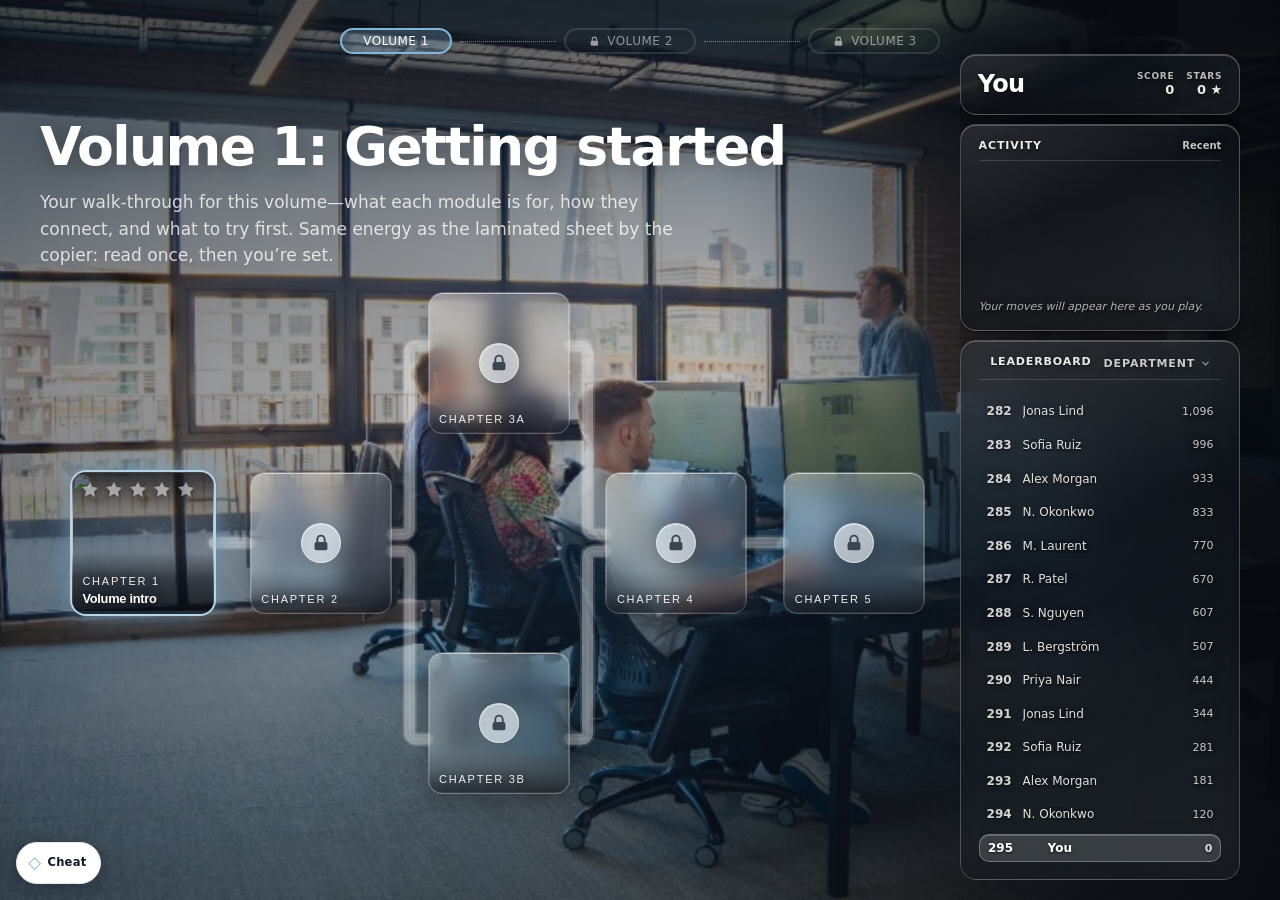
==== commit 692ee380: "Enhance corporate path UX, sidebar glass, and vol. 3 flow wiring. Pan to the hub when opening chapte" ====
--- a/workflow-intro/index.html
+++ b/workflow-intro/index.html
@@ -7,7 +7,7 @@
     <link rel="stylesheet" href="../css/theme.css" />
     <link rel="stylesheet" href="../css/cheat-panel.css?v=corp-9" />
     <link rel="stylesheet" href="../css/workflow-intro.css?v=corp-plug-land-v3" />
-    <link rel="stylesheet" href="../css/workflow-intro-corporate.css?v=corp-linear-align-v1" />
+    <link rel="stylesheet" href="../css/workflow-intro-corporate.css?v=corp-sidebar-frost-dark-v1" />
     <link rel="stylesheet" href="../css/module-modal.css" />
     <link rel="stylesheet" href="../css/module-modal-corporate.css" />
     <link rel="stylesheet" href="../css/module-folder-bento.css" />
@@ -336,6 +336,6 @@
 
     <div id="ambient" class="intro-ambient" aria-hidden="true"></div>
 
-    <script src="../js/workflow-intro.js?v=corp-plug-land-v3" type="module"></script>
+    <script src="../js/workflow-intro.js?v=flow-wiring-cheat-v1" type="module"></script>
   </body>
 </html>
--- a/css/workflow-intro-corporate.css
+++ b/css/workflow-intro-corporate.css
@@ -31,32 +31,77 @@
   --side-activity-max: 11.5rem;
   --side-leaderboard-min: 11rem;
   --side-column-gap: 0.55rem;
-  /* Frosted sidebar: light frost over a thin tint (no heavy plate behind cards) */
+  --corporate-sidebar-width: min(280px, 30vw);
+  /* Darkens the hero photo under the right sidebar (replaces per-card glass plates) */
+  --corporate-backdrop-sidebar-shade: linear-gradient(
+    270deg,
+    rgba(6, 9, 14, 0.9) 0%,
+    rgba(6, 9, 14, 0.76) 14%,
+    rgba(6, 9, 14, 0.5) 24%,
+    rgba(6, 9, 14, 0.2) 34%,
+    transparent 44%
+  );
+  /* Frosted sidebar cards — darker veil + subtle rim light (backdrop shade carries contrast) */
+  --side-card-glass-frost: linear-gradient(
+    158deg,
+    rgba(255, 255, 255, 0.14) 0%,
+    rgba(255, 255, 255, 0.04) 38%,
+    rgba(255, 255, 255, 0.09) 100%
+  );
+  --side-card-glass-veil: rgba(5, 9, 16, 0.58);
+  --side-card-glass-bg: var(--side-card-glass-frost), var(--side-card-glass-veil);
+  --side-card-glass-blur: blur(28px) saturate(1.5) brightness(0.92);
+  --side-card-glass-border: rgba(255, 255, 255, 0.22);
+  --side-card-glass-shadow:
+    inset 0 1px 0 rgba(255, 255, 255, 0.22),
+    inset 0 -16px 28px rgba(0, 0, 0, 0.22),
+    0 0 0 1px rgba(0, 0, 0, 0.35),
+    0 14px 36px rgba(0, 0, 0, 0.42);
+  --side-card-glass-solid: rgba(8, 12, 20, 0.82);
+  /* Legacy tokens (menus / non-column surfaces) */
   --side-glass-shade: rgba(8, 14, 24, 0.18);
   --side-glass-elev-shadow: inset 0 1px 0 rgba(255, 255, 255, 0.32);
-  --side-glass-frost: linear-gradient(
-    168deg,
-    rgba(255, 255, 255, 0.13) 0%,
-    rgba(255, 255, 255, 0.05) 42%,
+  --side-glass-panel-border: color-mix(in srgb, #ffffff 36%, rgba(0, 0, 0, 0.48));
+  --side-glass-panel-shadow:
+    inset 0 1px 0 rgba(255, 255, 255, 0.26),
+    0 0 0 1px rgba(0, 0, 0, 0.38),
+    0 8px 22px rgba(0, 0, 0, 0.5),
+    0 20px 48px rgba(0, 0, 0, 0.42);
+  --side-glass-frost: var(--side-card-glass-frost);
+  --side-glass-bg: var(--side-card-glass-bg);
+  --side-glass-bg-solid: var(--side-card-glass-solid);
+  --side-text-shadow: 0 1px 2px rgba(0, 0, 0, 0.55), 0 0 10px rgba(0, 0, 0, 0.32);
+}
+
+html[data-skin='space'] {
+  --side-card-glass-frost: linear-gradient(
+    158deg,
+    rgba(255, 255, 255, 0.14) 0%,
+    rgba(255, 255, 255, 0.04) 38%,
     rgba(255, 255, 255, 0.09) 100%
   );
-  --side-glass-bg: var(--side-glass-frost), var(--side-glass-shade);
-  --side-glass-bg-solid: rgba(14, 20, 30, 0.78);
-  --side-text-shadow: 0 1px 3px rgba(0, 0, 0, 0.38);
-}
-
-html[data-skin='space'] {
+  --side-card-glass-veil: rgba(5, 9, 16, 0.58);
+  --side-card-glass-bg: var(--side-card-glass-frost), var(--side-card-glass-veil);
+  --side-card-glass-blur: blur(28px) saturate(1.5) brightness(0.92);
+  --side-card-glass-border: rgba(255, 255, 255, 0.22);
+  --side-card-glass-shadow:
+    inset 0 1px 0 rgba(255, 255, 255, 0.22),
+    inset 0 -16px 28px rgba(0, 0, 0, 0.22),
+    0 0 0 1px rgba(0, 0, 0, 0.35),
+    0 14px 36px rgba(0, 0, 0, 0.42);
+  --side-card-glass-solid: rgba(8, 12, 20, 0.82);
   --side-glass-shade: rgba(8, 14, 24, 0.18);
   --side-glass-elev-shadow: inset 0 1px 0 rgba(255, 255, 255, 0.32);
-  --side-glass-frost: linear-gradient(
-    168deg,
-    rgba(255, 255, 255, 0.13) 0%,
-    rgba(255, 255, 255, 0.05) 42%,
-    rgba(255, 255, 255, 0.09) 100%
-  );
-  --side-glass-bg: var(--side-glass-frost), var(--side-glass-shade);
-  --side-glass-bg-solid: rgba(14, 20, 30, 0.78);
-  --side-text-shadow: 0 1px 3px rgba(0, 0, 0, 0.38);
+  --side-glass-panel-border: color-mix(in srgb, #ffffff 36%, rgba(0, 0, 0, 0.48));
+  --side-glass-panel-shadow:
+    inset 0 1px 0 rgba(255, 255, 255, 0.26),
+    0 0 0 1px rgba(0, 0, 0, 0.38),
+    0 8px 22px rgba(0, 0, 0, 0.5),
+    0 20px 48px rgba(0, 0, 0, 0.42);
+  --side-glass-frost: var(--side-card-glass-frost);
+  --side-glass-bg: var(--side-card-glass-bg);
+  --side-glass-bg-solid: var(--side-card-glass-solid);
+  --side-text-shadow: 0 1px 2px rgba(0, 0, 0, 0.55), 0 0 10px rgba(0, 0, 0, 0.32);
 }
 
 html[data-skin='corporate'] body.workflow-intro,
@@ -164,14 +209,15 @@
 /* Image appearance — office hero (url set on :root via theme.js) */
 html[data-skin='corporate'][data-corporate-appearance='image'] .intro-corporate-board__backdrop {
   background-image:
+    var(--corporate-backdrop-sidebar-shade),
     linear-gradient(180deg, rgba(10, 12, 16, 0.5) 0%, rgba(10, 12, 16, 0.18) 42%, rgba(10, 12, 16, 0.45) 100%),
     linear-gradient(108deg, rgba(8, 10, 14, 0.4) 0%, rgba(8, 10, 14, 0.12) 55%, rgba(8, 10, 14, 0.28) 100%),
     var(
       --corporate-hero-photo,
       url('../assets/corporate-hero-office.jpg')
     );
-  background-position: center, center, center;
-  background-size: auto, auto, cover;
+  background-position: center, center, center, center;
+  background-size: auto, auto, auto, cover;
   background-repeat: no-repeat;
 }
 
@@ -186,15 +232,16 @@
 
 /* Colour theme — gradient + glow from picked primary (set on :root in theme.js) */
 html[data-skin='corporate'][data-corporate-appearance='color'] .intro-corporate-board__backdrop {
-  background:
+  background-image:
+    var(--corporate-backdrop-sidebar-shade),
     linear-gradient(180deg, rgba(8, 10, 14, 0.55) 0%, rgba(8, 10, 14, 0.2) 45%, rgba(8, 10, 14, 0.5) 100%),
     linear-gradient(108deg, rgba(8, 10, 14, 0.82) 0%, rgba(8, 10, 14, 0.45) 42%, rgba(8, 10, 14, 0.12) 68%),
     var(
       --corporate-hero-gradient,
       linear-gradient(145deg, #141820 0%, #2a1812 38%, #6b2d22 72%, #9a3d28 100%)
     );
-  background-size: auto, auto, cover;
-  background-position: center, center, center;
+  background-size: auto, auto, auto, cover;
+  background-position: center, center, center, center;
   background-repeat: no-repeat;
 }
 
@@ -377,7 +424,7 @@
   flex-direction: column;
   flex: none;
   align-self: stretch;
-  width: min(280px, 30vw);
+  width: var(--corporate-sidebar-width);
   margin-top: 0;
   min-height: 0;
   height: auto;
@@ -392,8 +439,8 @@
   flex-direction: column;
   align-items: stretch;
   gap: var(--side-column-gap);
-  width: min(280px, 30vw);
-  max-width: min(280px, 30vw);
+  width: var(--corporate-sidebar-width);
+  max-width: var(--corporate-sidebar-width);
   flex: 1 1 auto;
   min-height: 0;
   height: 100%;
@@ -402,6 +449,31 @@
   position: relative;
   z-index: 1;
   box-sizing: border-box;
+}
+
+/* Sidebar cards — frosted glass over the backdrop sidebar shade */
+html[data-skin='corporate'] .intro-corporate-leaderboard-column .intro-corporate-player-profile,
+html[data-skin='space'] .intro-corporate-leaderboard-column .intro-corporate-player-profile,
+html[data-skin='corporate'] .intro-corporate-leaderboard-column .intro-corporate-activity,
+html[data-skin='space'] .intro-corporate-leaderboard-column .intro-corporate-activity,
+html[data-skin='corporate'] .intro-corporate-leaderboard-column .intro-corporate-leaderboard__body-sheet,
+html[data-skin='space'] .intro-corporate-leaderboard-column .intro-corporate-leaderboard__body-sheet {
+  border: 1px solid var(--side-card-glass-border);
+  background: var(--side-card-glass-bg);
+  -webkit-backdrop-filter: var(--side-card-glass-blur);
+  backdrop-filter: var(--side-card-glass-blur);
+  box-shadow: var(--side-card-glass-shadow);
+}
+
+@supports not ((backdrop-filter: blur(1px)) or (-webkit-backdrop-filter: blur(1px))) {
+  html[data-skin='corporate'] .intro-corporate-leaderboard-column .intro-corporate-player-profile,
+  html[data-skin='space'] .intro-corporate-leaderboard-column .intro-corporate-player-profile,
+  html[data-skin='corporate'] .intro-corporate-leaderboard-column .intro-corporate-activity,
+  html[data-skin='space'] .intro-corporate-leaderboard-column .intro-corporate-activity,
+  html[data-skin='corporate'] .intro-corporate-leaderboard-column .intro-corporate-leaderboard__body-sheet,
+  html[data-skin='space'] .intro-corporate-leaderboard-column .intro-corporate-leaderboard__body-sheet {
+    background: var(--side-card-glass-solid);
+  }
 }
 
 /* Player profile + coaching feedback — single card above leaderboard */
@@ -420,11 +492,11 @@
   box-sizing: border-box;
   overflow: hidden;
   border-radius: 16px;
-  border: 1px solid rgba(255, 255, 255, 0.28);
+  border: 1px solid var(--side-glass-panel-border);
   background: var(--side-glass-bg);
   -webkit-backdrop-filter: blur(20px) saturate(1.45);
   backdrop-filter: blur(20px) saturate(1.45);
-  box-shadow: var(--side-glass-elev-shadow);
+  box-shadow: var(--side-glass-panel-shadow);
 }
 
 @supports not ((backdrop-filter: blur(1px)) or (-webkit-backdrop-filter: blur(1px))) {
@@ -684,47 +756,38 @@
 html[data-skin='space'] .intro-corporate-leaderboard-scope-trigger {
   display: inline-flex;
   align-items: center;
-  justify-content: space-between;
-  gap: 0.45rem;
+  justify-content: center;
+  gap: 0.35rem;
   margin: 0;
-  min-width: 7.25rem;
-  padding: 0.38rem 0.55rem 0.38rem 0.72rem;
-  border: 1px solid rgba(255, 255, 255, 0.28);
-  border-radius: 999px;
-  background: rgba(8, 10, 18, 0.42);
-  box-shadow:
-    inset 0 1px 0 rgba(255, 255, 255, 0.1),
-    0 2px 10px rgba(0, 0, 0, 0.16);
+  padding: 0;
+  min-width: 0;
+  border: none;
+  border-radius: 0;
+  background: transparent;
+  box-shadow: none;
   font: inherit;
-  font-size: 0.5625rem;
+  font-size: 0.6875rem;
   font-weight: 700;
-  letter-spacing: 0.07em;
+  letter-spacing: 0.08em;
   line-height: 1.2;
   text-transform: uppercase;
   white-space: nowrap;
-  color: rgba(255, 255, 255, 0.95);
-  text-shadow: var(--side-text-shadow);
+  color: rgba(255, 255, 255, 0.78);
+  text-shadow: none;
   cursor: pointer;
   transition:
     color 0.18s ease,
-    background 0.18s ease,
-    border-color 0.18s ease,
-    box-shadow 0.18s ease;
+    opacity 0.18s ease;
 }
 
 html[data-skin='corporate'] .intro-corporate-leaderboard-scope-trigger:hover,
 html[data-skin='space'] .intro-corporate-leaderboard-scope-trigger:hover {
-  background: rgba(8, 10, 18, 0.52);
-  border-color: rgba(255, 255, 255, 0.38);
+  color: rgba(255, 255, 255, 0.95);
 }
 
 html[data-skin='corporate'] .intro-corporate-leaderboard-scopes.is-open .intro-corporate-leaderboard-scope-trigger,
 html[data-skin='space'] .intro-corporate-leaderboard-scopes.is-open .intro-corporate-leaderboard-scope-trigger {
-  background: rgba(8, 10, 18, 0.58);
-  border-color: rgba(255, 255, 255, 0.42);
-  box-shadow:
-    inset 0 1px 0 rgba(255, 255, 255, 0.14),
-    0 4px 14px rgba(0, 0, 0, 0.22);
+  color: rgba(255, 255, 255, 1);
 }
 
 html[data-skin='corporate'] .intro-corporate-leaderboard-scope-trigger:disabled,
@@ -736,8 +799,19 @@
 html[data-skin='corporate'] .intro-corporate-leaderboard-scope-trigger__chevron,
 html[data-skin='space'] .intro-corporate-leaderboard-scope-trigger__chevron {
   flex: 0 0 auto;
-  opacity: 0.88;
-  transition: transform 0.18s ease;
+  width: 9px;
+  height: 9px;
+  opacity: 0.72;
+  transition:
+    transform 0.18s ease,
+    opacity 0.18s ease;
+}
+
+html[data-skin='corporate'] .intro-corporate-leaderboard-scope-trigger:hover .intro-corporate-leaderboard-scope-trigger__chevron,
+html[data-skin='space'] .intro-corporate-leaderboard-scope-trigger:hover .intro-corporate-leaderboard-scope-trigger__chevron,
+html[data-skin='corporate'] .intro-corporate-leaderboard-scopes.is-open .intro-corporate-leaderboard-scope-trigger__chevron,
+html[data-skin='space'] .intro-corporate-leaderboard-scopes.is-open .intro-corporate-leaderboard-scope-trigger__chevron {
+  opacity: 0.95;
 }
 
 html[data-skin='corporate'] .intro-corporate-leaderboard-scopes.is-open .intro-corporate-leaderboard-scope-trigger__chevron,
@@ -813,11 +887,11 @@
   overflow: hidden;
   padding: 0.7rem 1.1rem 1.05rem;
   border-radius: 16px;
-  border: 1px solid rgba(255, 255, 255, 0.28);
+  border: 1px solid var(--side-glass-panel-border);
   background: var(--side-glass-bg);
   -webkit-backdrop-filter: blur(20px) saturate(1.45);
   backdrop-filter: blur(20px) saturate(1.45);
-  box-shadow: var(--side-glass-elev-shadow);
+  box-shadow: var(--side-glass-panel-shadow);
 }
 
 @supports not ((backdrop-filter: blur(1px)) or (-webkit-backdrop-filter: blur(1px))) {
@@ -831,18 +905,18 @@
 html[data-skin='space'] .intro-corporate-leaderboard__sheet-head {
   display: flex;
   align-items: center;
-  justify-content: space-between;
-  gap: 0.65rem;
+  justify-content: center;
+  gap: 0.75rem;
   flex: 0 0 auto;
   margin-bottom: 0.55rem;
   padding-bottom: 0.5rem;
   border-bottom: 1px solid rgba(255, 255, 255, 0.14);
+  text-align: center;
 }
 
 html[data-skin='corporate'] .intro-corporate-leaderboard__sheet-head .intro-corporate-leaderboard__label,
 html[data-skin='space'] .intro-corporate-leaderboard__sheet-head .intro-corporate-leaderboard__label {
-  flex: 1 1 auto;
-  min-width: 0;
+  flex: 0 0 auto;
 }
 
 html[data-skin='corporate'] .intro-corporate-leaderboard__label,
@@ -1140,11 +1214,15 @@
   position: relative;
   top: auto;
   z-index: 2;
-  background: rgba(255, 255, 255, 0.16);
+  background: rgba(255, 255, 255, 0.14);
   border: 1px solid rgba(255, 255, 255, 0.28);
   color: #ffffff;
   font-weight: 600;
-  box-shadow: 0 6px 20px rgba(0, 0, 0, 0.18);
+  box-shadow:
+    inset 0 1px 0 rgba(255, 255, 255, 0.2),
+    0 6px 18px rgba(0, 0, 0, 0.28);
+  -webkit-backdrop-filter: blur(14px) saturate(1.35) brightness(0.9);
+  backdrop-filter: blur(14px) saturate(1.35) brightness(0.9);
 }
 
 html[data-skin='corporate'] .intro-corporate-leaderboard__viewport.is-ladder-slide .intro-corporate-leaderboard__row--you,
@@ -1290,11 +1368,11 @@
   box-sizing: border-box;
   padding: 0.85rem 1.1rem 0.95rem;
   border-radius: 16px;
-  border: 1px solid rgba(255, 255, 255, 0.28);
+  border: 1px solid var(--side-glass-panel-border);
   background: var(--side-glass-bg);
   -webkit-backdrop-filter: blur(20px) saturate(1.45);
   backdrop-filter: blur(20px) saturate(1.45);
-  box-shadow: var(--side-glass-elev-shadow);
+  box-shadow: var(--side-glass-panel-shadow);
 }
 
 @supports not ((backdrop-filter: blur(1px)) or (-webkit-backdrop-filter: blur(1px))) {
@@ -1314,6 +1392,23 @@
   margin-bottom: 0.55rem;
   padding-bottom: 0.5rem;
   border-bottom: 1px solid rgba(255, 255, 255, 0.14);
+}
+
+html[data-skin='corporate'] .intro-corporate-leaderboard-column .intro-corporate-activity__label,
+html[data-skin='space'] .intro-corporate-leaderboard-column .intro-corporate-activity__label,
+html[data-skin='corporate'] .intro-corporate-leaderboard-column .intro-corporate-activity__hint,
+html[data-skin='space'] .intro-corporate-leaderboard-column .intro-corporate-activity__hint,
+html[data-skin='corporate'] .intro-corporate-leaderboard-column .intro-corporate-activity__item,
+html[data-skin='space'] .intro-corporate-leaderboard-column .intro-corporate-activity__item,
+html[data-skin='corporate'] .intro-corporate-leaderboard-column .intro-corporate-leaderboard__label,
+html[data-skin='space'] .intro-corporate-leaderboard-column .intro-corporate-leaderboard__label,
+html[data-skin='corporate'] .intro-corporate-leaderboard-column .intro-corporate-leaderboard-scope-trigger,
+html[data-skin='space'] .intro-corporate-leaderboard-column .intro-corporate-leaderboard-scope-trigger,
+html[data-skin='corporate'] .intro-corporate-leaderboard-column .intro-corporate-leaderboard__row,
+html[data-skin='space'] .intro-corporate-leaderboard-column .intro-corporate-leaderboard__row,
+html[data-skin='corporate'] .intro-corporate-leaderboard-column .intro-corporate-leaderboard__more,
+html[data-skin='space'] .intro-corporate-leaderboard-column .intro-corporate-leaderboard__more {
+  text-shadow: var(--side-text-shadow);
 }
 
 html[data-skin='corporate'] .intro-corporate-activity__label,
@@ -1719,11 +1814,16 @@
   transition: none;
 }
 
-html[data-skin='corporate'] .intro-path-map.is-path-column-focus {
+html[data-skin='corporate'] .intro-path-map.is-path-column-focus,
+html[data-skin='corporate'] .intro-path-map.is-path-pan-enabled {
   touch-action: none;
 }
 
 html[data-skin='corporate'] .intro-path-map.is-path-pan-enabled:not(.is-path-pan-dragging) {
+  cursor: grab;
+}
+
+html[data-skin='corporate'] .intro-path-map.is-path-pan-enabled:not(.is-path-pan-dragging) .module-card {
   cursor: grab;
 }
 
@@ -2619,10 +2719,10 @@
 html[data-skin='corporate'] .intro-corporate-leaderboard__body-sheet,
 html[data-skin='corporate'] .intro-corporate-activity,
 html[data-skin='corporate'] .intro-corporate-player-profile {
-  border-color: color-mix(in srgb, var(--corporate-accent) 28%, rgba(255, 255, 255, 0.22));
+  border-color: color-mix(in srgb, var(--corporate-accent) 22%, var(--side-glass-panel-border));
   box-shadow:
-    var(--side-glass-elev-shadow),
-    0 0 28px color-mix(in srgb, var(--corporate-accent) 10%, transparent);
+    var(--side-glass-panel-shadow),
+    0 0 24px color-mix(in srgb, var(--corporate-accent) 8%, transparent);
 }
 
 html[data-skin='corporate'] .intro-corporate-leaderboard--scope-inline {
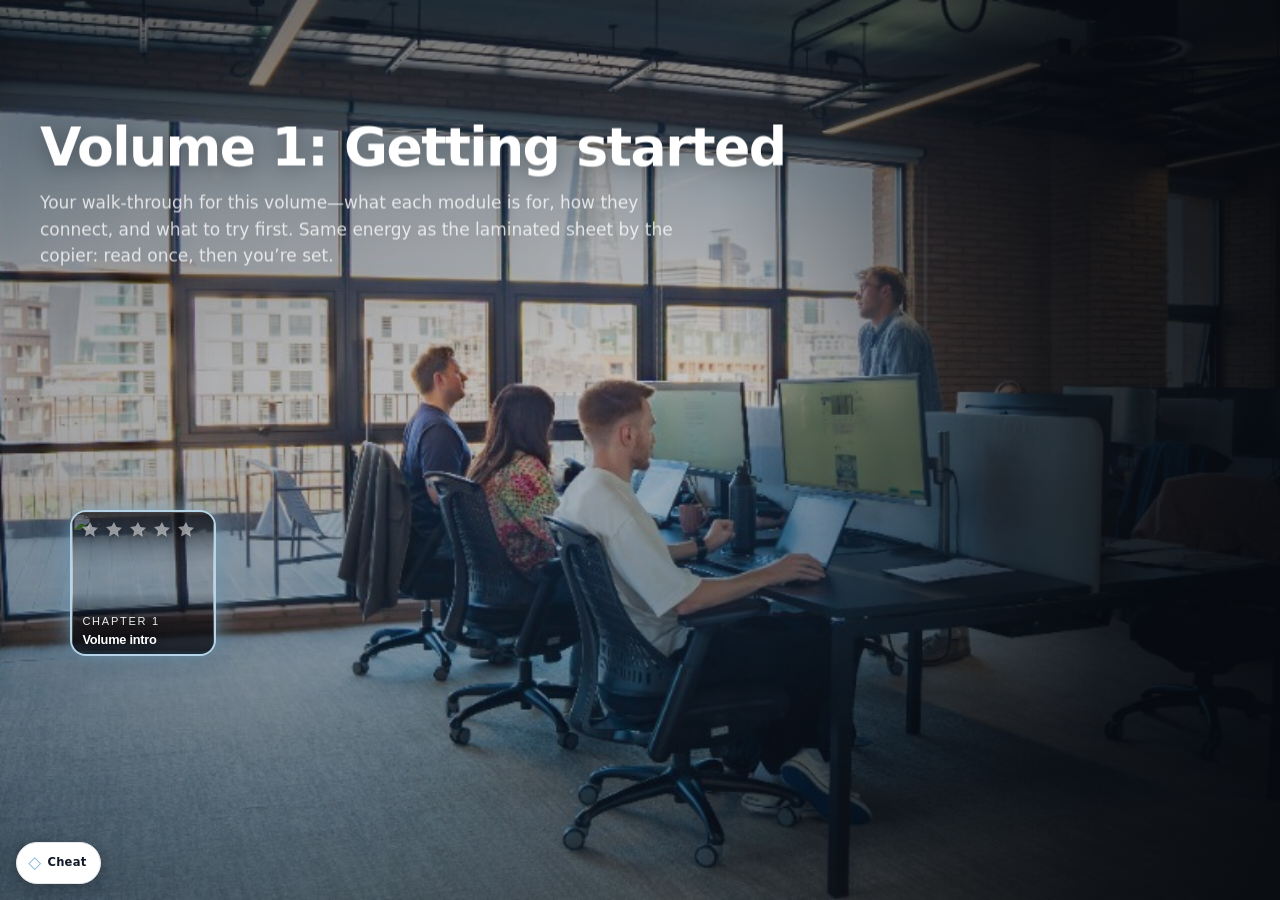
==== commit e322d427: "Add corporate intro director, path pan/zoom, and tube-draw cords. Replace the legacy pop sequence wi" ====
--- a/workflow-intro/index.html
+++ b/workflow-intro/index.html
@@ -5,15 +5,48 @@
     <meta name="viewport" content="width=device-width, initial-scale=1.0" />
     <title>Workflow map — Corporate</title>
     <link rel="stylesheet" href="../css/theme.css" />
-    <link rel="stylesheet" href="../css/cheat-panel.css?v=corp-9" />
+    <link rel="stylesheet" href="../css/cheat-panel.css?v=corp-16" />
     <link rel="stylesheet" href="../css/workflow-intro.css?v=corp-plug-land-v3" />
-    <link rel="stylesheet" href="../css/workflow-intro-corporate.css?v=corp-sidebar-frost-dark-v1" />
+    <link rel="stylesheet" href="../css/workflow-intro-corporate.css?v=corp-intro-chapter-hide-v1" />
     <link rel="stylesheet" href="../css/module-modal.css" />
     <link rel="stylesheet" href="../css/module-modal-corporate.css" />
     <link rel="stylesheet" href="../css/module-folder-bento.css" />
     <style>
       html[data-skin='corporate'][data-corporate-appearance='image'] {
         --corporate-hero-photo: url('../assets/corporate-hero-office.jpg');
+      }
+
+      /* Paint guard — first frame only; director adds .is-intro-director-active to release it */
+      html[data-skin='corporate']
+        #intro-corporate-board.is-pop-pending:not(.is-intro-director-active)
+        .intro-corporate-board__copy,
+      html[data-skin='corporate']
+        #intro-corporate-board.is-pop-pending:not(.is-intro-director-active)
+        .intro-module-wrap,
+      html[data-skin='corporate']
+        #intro-corporate-board.is-pop-pending:not(.is-intro-director-active)
+        .intro-corporate-nav__item,
+      html[data-skin='corporate']
+        #intro-corporate-board.is-pop-pending:not(.is-intro-director-active)
+        .intro-corporate-nav__connector,
+      html[data-skin='corporate']
+        #intro-corporate-board.is-pop-pending:not(.is-intro-director-active)
+        .intro-corporate-player-profile,
+      html[data-skin='corporate']
+        #intro-corporate-board.is-pop-pending:not(.is-intro-director-active)
+        .intro-corporate-activity,
+      html[data-skin='corporate']
+        #intro-corporate-board.is-pop-pending:not(.is-intro-director-active)
+        .intro-corporate-leaderboard {
+        opacity: 0;
+        transition: none;
+        pointer-events: none;
+      }
+
+      html[data-skin='corporate']
+        #intro-corporate-board.is-pop-pending:not(.is-intro-director-active)
+        .intro-corporate-board__copy {
+        transform: translate3d(0, 12px, 0);
       }
     </style>
   </head>
@@ -27,7 +60,7 @@
               data-chapter="1"
               aria-label="Volume 1"
             >
-              <div class="intro-corporate-board" id="intro-corporate-board">
+              <div class="intro-corporate-board is-pop-pending is-intro-director" id="intro-corporate-board">
                 <div class="intro-corporate-board__backdrop" aria-hidden="true"></div>
                 <header class="intro-corporate-board__hero">
                   <nav class="intro-corporate-nav" aria-label="Volumes">
@@ -336,6 +369,6 @@
 
     <div id="ambient" class="intro-ambient" aria-hidden="true"></div>
 
-    <script src="../js/workflow-intro.js?v=flow-wiring-cheat-v1" type="module"></script>
+    <script src="../js/workflow-intro.js?v=corp-path-pan-2d-v1" type="module"></script>
   </body>
 </html>
--- a/css/theme.css
+++ b/css/theme.css
@@ -122,7 +122,12 @@
   transform: translate3d(0, 0, 0) scale(1);
   transition:
     transform 0.22s cubic-bezier(0.33, 1, 0.68, 1),
-    box-shadow 0.22s ease;
+    box-shadow 0.22s ease,
+    filter 0.22s ease;
+}
+
+.module-card:not(.locked):hover {
+  transform: translate3d(0, -1px, 0) scale(1.03);
 }
 
 .module-card:not(.locked).is-hover-pop {
--- a/css/cheat-panel.css
+++ b/css/cheat-panel.css
@@ -56,7 +56,9 @@
   max-height: 100vh;
   height: 100dvh;
   max-height: 100dvh;
-  padding: 1rem 1.1rem 1.05rem;
+  display: flex;
+  flex-direction: column;
+  padding: 0;
   border: 1px solid var(--hub-panel-border, #334155);
   border-radius: 0.85rem 0 0 0.85rem;
   border-right: none;
@@ -69,10 +71,7 @@
     -apple-system,
     sans-serif;
   font-size: 0.8rem;
-  overflow-x: hidden;
-  overflow-y: auto;
-  overscroll-behavior: contain;
-  -webkit-overflow-scrolling: touch;
+  overflow: hidden;
   opacity: 0;
   visibility: hidden;
   transform: translateX(8px);
@@ -161,11 +160,26 @@
 }
 
 .cheat-panel__header {
+  flex: 0 0 auto;
+  z-index: 2;
   display: flex;
   align-items: center;
   justify-content: space-between;
   gap: 0.5rem;
-  margin-bottom: 0.85rem;
+  margin: 0;
+  padding: 1rem 1.1rem 0.85rem;
+  border-bottom: 1px solid var(--hub-panel-border, #334155);
+  background: var(--hub-panel, #1e293b);
+}
+
+.cheat-panel__body {
+  flex: 1 1 auto;
+  min-height: 0;
+  overflow-x: hidden;
+  overflow-y: auto;
+  overscroll-behavior: contain;
+  -webkit-overflow-scrolling: touch;
+  padding: 0.15rem 1.1rem 1.05rem;
 }
 
 .cheat-panel__title {
--- a/css/workflow-intro.css
+++ b/css/workflow-intro.css
@@ -833,25 +833,52 @@
 }
 
 .module-padlock.is-opening .lock-shackle {
-  transform-origin: 12px 14px;
-  animation: intro-padlock-shackle-open 440ms ease-out forwards;
-}
-
-.module-padlock.is-opening::before {
-  animation: intro-padlock-badge-fade 400ms ease-out forwards;
+  transform-origin: 12px 11px;
+  animation: intro-padlock-shackle-open 520ms cubic-bezier(0.22, 1, 0.32, 1) forwards;
+}
+
+.module-padlock.is-opening .lock-body {
+  animation: intro-padlock-body-open 520ms cubic-bezier(0.22, 1, 0.32, 1) forwards;
+}
+
+.module-padlock.is-opening {
+  animation: intro-padlock-unlock-fade 520ms cubic-bezier(0.22, 1, 0.32, 1) forwards;
 }
 
 @keyframes intro-padlock-shackle-open {
-  to {
-    transform: translateY(-9px) rotate(-12deg);
+  0% {
+    transform: translateY(0) rotate(0);
+    opacity: 1;
+  }
+  42% {
+    transform: translateY(-3px) rotate(-10deg);
+    opacity: 1;
+  }
+  100% {
+    transform: translateY(-11px) rotate(-24deg);
     opacity: 0;
   }
 }
 
-@keyframes intro-padlock-badge-fade {
-  to {
+@keyframes intro-padlock-body-open {
+  0%,
+  38% {
+    opacity: 1;
+    transform: scale(1);
+  }
+  100% {
     opacity: 0;
-    transform: scale(0.82);
+    transform: scale(0.9);
+  }
+}
+
+@keyframes intro-padlock-unlock-fade {
+  0%,
+  72% {
+    opacity: 1;
+  }
+  100% {
+    opacity: 0;
   }
 }
 
@@ -1319,16 +1346,6 @@
   transform: none;
 }
 
-.module-card.locked .module-padlock::before {
-  background: rgba(255, 255, 255, 0.55);
-  backdrop-filter: blur(10px);
-  -webkit-backdrop-filter: blur(10px);
-  border: 1px solid rgba(255, 255, 255, 0.45);
-  box-shadow:
-    0 4px 16px rgba(0, 0, 0, 0.12),
-    inset 0 1px 0 rgba(255, 255, 255, 0.5);
-}
-
 .module-thumb__label {
   position: absolute;
   left: 0;
@@ -1416,24 +1433,32 @@
 }
 
 .module-padlock::before {
-  content: '';
-  width: 40px;
-  height: 40px;
-  border-radius: 50%;
-  background: rgba(255, 255, 255, 0.92);
-  box-shadow: 0 2px 10px rgba(0, 0, 0, 0.12);
-  position: absolute;
+  display: none;
 }
 
 .module-padlock svg {
   position: relative;
-  width: 22px;
-  height: 22px;
+  width: 33px;
+  height: 33px;
   color: #3d4452;
+  filter: drop-shadow(0 2px 8px rgba(0, 0, 0, 0.35));
 }
 
 .module-padlock .lock-shackle {
   stroke: #3d4452;
+}
+
+.module-card.is-unlocking {
+  pointer-events: none;
+}
+
+@media (prefers-reduced-motion: reduce) {
+  .module-padlock.is-opening,
+  .module-padlock.is-opening .lock-shackle,
+  .module-padlock.is-opening .lock-body {
+    animation: none;
+    opacity: 0;
+  }
 }
 
 /* —— Light void: luminous cyclorama (separate stack — no starfield) —— */
--- a/css/workflow-intro-corporate.css
+++ b/css/workflow-intro-corporate.css
@@ -41,6 +41,20 @@
     rgba(6, 9, 14, 0.2) 34%,
     transparent 44%
   );
+  /* Path column — lighter left edge so the map is not crushed to black */
+  --corporate-backdrop-path-vignette: linear-gradient(
+    102deg,
+    rgba(8, 10, 14, 0.46) 0%,
+    rgba(8, 10, 14, 0.24) 36%,
+    rgba(8, 10, 14, 0.08) 58%,
+    transparent 78%
+  );
+  --corporate-backdrop-path-vignette-image: linear-gradient(
+    102deg,
+    rgba(8, 10, 14, 0.26) 0%,
+    rgba(8, 10, 14, 0.1) 46%,
+    rgba(8, 10, 14, 0.14) 100%
+  );
   /* Frosted sidebar cards — darker veil + subtle rim light (backdrop shade carries contrast) */
   --side-card-glass-frost: linear-gradient(
     158deg,
@@ -210,8 +224,8 @@
 html[data-skin='corporate'][data-corporate-appearance='image'] .intro-corporate-board__backdrop {
   background-image:
     var(--corporate-backdrop-sidebar-shade),
-    linear-gradient(180deg, rgba(10, 12, 16, 0.5) 0%, rgba(10, 12, 16, 0.18) 42%, rgba(10, 12, 16, 0.45) 100%),
-    linear-gradient(108deg, rgba(8, 10, 14, 0.4) 0%, rgba(8, 10, 14, 0.12) 55%, rgba(8, 10, 14, 0.28) 100%),
+    linear-gradient(180deg, rgba(10, 12, 16, 0.44) 0%, rgba(10, 12, 16, 0.16) 42%, rgba(10, 12, 16, 0.4) 100%),
+    var(--corporate-backdrop-path-vignette-image),
     var(
       --corporate-hero-photo,
       url('../assets/corporate-hero-office.jpg')
@@ -234,8 +248,8 @@
 html[data-skin='corporate'][data-corporate-appearance='color'] .intro-corporate-board__backdrop {
   background-image:
     var(--corporate-backdrop-sidebar-shade),
-    linear-gradient(180deg, rgba(8, 10, 14, 0.55) 0%, rgba(8, 10, 14, 0.2) 45%, rgba(8, 10, 14, 0.5) 100%),
-    linear-gradient(108deg, rgba(8, 10, 14, 0.82) 0%, rgba(8, 10, 14, 0.45) 42%, rgba(8, 10, 14, 0.12) 68%),
+    linear-gradient(180deg, rgba(8, 10, 14, 0.48) 0%, rgba(8, 10, 14, 0.18) 45%, rgba(8, 10, 14, 0.46) 100%),
+    var(--corporate-backdrop-path-vignette),
     var(
       --corporate-hero-gradient,
       linear-gradient(145deg, #141820 0%, #2a1812 38%, #6b2d22 72%, #9a3d28 100%)
@@ -293,7 +307,7 @@
 }
 
 html[data-skin='corporate'] .intro-corporate-board__main {
-  flex: 1 1 auto;
+  flex: 1 1 0;
   width: 100%;
   max-width: 100%;
   min-width: 0;
@@ -905,18 +919,37 @@
 html[data-skin='space'] .intro-corporate-leaderboard__sheet-head {
   display: flex;
   align-items: center;
-  justify-content: center;
-  gap: 0.75rem;
+  justify-content: flex-start;
+  gap: 1.35rem;
+  width: 100%;
   flex: 0 0 auto;
   margin-bottom: 0.55rem;
-  padding-bottom: 0.5rem;
+  padding: 0 0 0.5rem;
   border-bottom: 1px solid rgba(255, 255, 255, 0.14);
-  text-align: center;
+  text-align: left;
+  line-height: 1;
 }
 
 html[data-skin='corporate'] .intro-corporate-leaderboard__sheet-head .intro-corporate-leaderboard__label,
 html[data-skin='space'] .intro-corporate-leaderboard__sheet-head .intro-corporate-leaderboard__label {
+  display: inline-flex;
+  align-items: center;
   flex: 0 0 auto;
+  margin: 0;
+  padding: 0;
+  line-height: 1;
+}
+
+html[data-skin='corporate'] .intro-corporate-leaderboard__sheet-head .intro-corporate-leaderboard-scopes,
+html[data-skin='space'] .intro-corporate-leaderboard__sheet-head .intro-corporate-leaderboard-scopes {
+  display: inline-flex;
+  align-items: center;
+}
+
+html[data-skin='corporate'] .intro-corporate-leaderboard__sheet-head .intro-corporate-leaderboard-scope-trigger,
+html[data-skin='space'] .intro-corporate-leaderboard__sheet-head .intro-corporate-leaderboard-scope-trigger {
+  line-height: 1;
+  min-height: 0;
 }
 
 html[data-skin='corporate'] .intro-corporate-leaderboard__label,
@@ -1700,7 +1733,6 @@
   z-index: 1;
   display: flex !important;
   flex: 1 1 0;
-  min-height: min(38vh, 28rem);
   flex-direction: column;
   align-items: stretch;
   justify-content: stretch;
@@ -1712,8 +1744,7 @@
   box-sizing: border-box;
   background: transparent;
   border-top: none;
-  overflow-x: visible;
-  overflow-y: hidden;
+  overflow: hidden;
 }
 
 html[data-skin='corporate'] .intro-corporate-board__path.intro-modules {
@@ -1772,32 +1803,123 @@
   flex: 1 1 0;
   flex-direction: column;
   align-items: stretch;
-  justify-content: center;
+  justify-content: stretch;
   width: 100%;
   min-width: 0;
   min-height: 0;
   height: 100%;
   max-width: none;
   margin: 0;
-  padding: 0.5rem 0 0.75rem;
+  padding: clamp(0.35rem, 1vh, 0.5rem) 0 clamp(0.25rem, 0.8vh, 0.35rem);
   background: transparent;
   border: none;
   border-radius: 0;
   box-shadow: none;
   transform: none;
   --path-map-scale: 1;
+  --path-edge-fade: clamp(1.75rem, 5vh, 3.25rem);
   overflow: hidden;
   transition:
     transform 0.38s var(--corporate-pop-ease, ease),
     opacity 0.38s var(--corporate-pop-ease, ease);
 }
 
+/* Edge blur strips — DOM + backdrop-filter (see path-map-edge-blur.js) */
+html[data-skin='corporate'] .intro-path-map.has-path-edge-blur {
+  --path-edge-blur-zone: var(--path-edge-fade, clamp(1.75rem, 5vh, 3.25rem));
+}
+
+html[data-skin='corporate'] .intro-path-map__edge-blur {
+  position: absolute;
+  inset: 0;
+  z-index: 18;
+  pointer-events: none;
+  overflow: hidden;
+}
+
+html[data-skin='corporate'] .intro-path-map__edge-blur-stack {
+  position: absolute;
+  left: 0;
+  right: 0;
+  display: flex;
+  flex-direction: column;
+  height: var(--path-edge-blur-zone);
+}
+
+html[data-skin='corporate'] .intro-path-map__edge-blur-stack--top {
+  top: 0;
+}
+
+html[data-skin='corporate'] .intro-path-map__edge-blur-stack--bottom {
+  bottom: 0;
+  flex-direction: column-reverse;
+}
+
+html[data-skin='corporate'] .intro-path-map__edge-blur-layer {
+  flex: 1 1 0;
+  min-height: 0;
+  -webkit-backdrop-filter: blur(var(--path-edge-blur-amount, 12px)) saturate(1.12);
+  backdrop-filter: blur(var(--path-edge-blur-amount, 12px)) saturate(1.12);
+  pointer-events: none;
+}
+
+html[data-skin='corporate'] .intro-path-map__edge-blur-stack--top .intro-path-map__edge-blur-layer {
+  -webkit-mask-image: linear-gradient(to bottom, #000 0%, transparent 100%);
+  mask-image: linear-gradient(to bottom, #000 0%, transparent 100%);
+}
+
+html[data-skin='corporate'] .intro-path-map__edge-blur-stack--bottom .intro-path-map__edge-blur-layer {
+  -webkit-mask-image: linear-gradient(to top, #000 0%, transparent 100%);
+  mask-image: linear-gradient(to top, #000 0%, transparent 100%);
+}
+
+@supports not (
+  (-webkit-backdrop-filter: blur(1px)) or (backdrop-filter: blur(1px))
+) {
+  html[data-skin='corporate'] .intro-path-map__edge-blur-layer {
+    -webkit-backdrop-filter: none;
+    backdrop-filter: none;
+    background: linear-gradient(
+      to bottom,
+      color-mix(in srgb, var(--corporate-ink, #0f1218) 35%, transparent),
+      transparent
+    );
+  }
+
+  html[data-skin='corporate'] .intro-path-map__edge-blur-stack--bottom .intro-path-map__edge-blur-layer {
+    background: linear-gradient(
+      to top,
+      color-mix(in srgb, var(--corporate-ink, #0f1218) 35%, transparent),
+      transparent
+    );
+  }
+}
+
 html[data-skin='corporate'] .intro-path-map__stage {
   position: relative;
+  display: flex;
+  flex-direction: column;
+  justify-content: center;
+  align-items: flex-start;
   width: 100%;
   flex: 1 1 auto;
   min-height: 0;
+  height: 100%;
   will-change: transform;
+}
+
+/* Pan uses top-left origin so translate clamps match overflow math */
+html[data-skin='corporate'] .intro-path-map.is-path-pan-enabled .intro-path-map__stage {
+  justify-content: flex-start;
+}
+
+html[data-skin='corporate'] .intro-path-map.is-path-stage-fill .intro-path-map__stage {
+  justify-content: center;
+}
+
+html[data-skin='corporate'] .intro-path-map__stage > .intro-path-grid {
+  align-self: flex-start;
+  box-sizing: border-box;
 }
 
 html[data-skin='corporate'] .intro-path-map.is-path-column-revealing .intro-path-map__stage {
@@ -1839,12 +1961,21 @@
 html[data-skin='corporate'] .intro-path-zoom-controls {
   position: absolute;
   left: 50%;
-  bottom: 5%;
+  bottom: clamp(0.85rem, 2.2vh, 1.35rem);
   transform: translateX(-50%);
-  z-index: 24;
+  z-index: 26;
   display: inline-flex;
   align-items: center;
-  gap: 0.65rem;
+  gap: 0.5rem;
+  padding: 0.28rem 0.38rem;
+  border-radius: 999px;
+  border: 1px solid rgba(255, 255, 255, 0.22);
+  background: rgba(8, 12, 18, 0.62);
+  -webkit-backdrop-filter: blur(14px) saturate(1.25);
+  backdrop-filter: blur(14px) saturate(1.25);
+  box-shadow:
+    0 0 0 1px rgba(0, 0, 0, 0.2),
+    0 10px 28px rgba(0, 0, 0, 0.35);
   pointer-events: auto;
 }
 
@@ -1922,58 +2053,39 @@
   display: none !important;
 }
 
-/* Subway-map cords — thick orthogonal lanes with rounded elbows */
+/* Subway-map cords — single hairline lane; accent fill shows the route taken */
 html[data-skin='corporate'] .intro-cord--subway .intro-cord-rope {
   stroke-linecap: round;
   stroke-linejoin: round;
-}
-
-html[data-skin='corporate'] .intro-cord--subway .intro-cord-rope--shadow {
-  stroke: rgba(8, 12, 20, 0.55);
-  stroke-width: 17;
+  vector-effect: non-scaling-stroke;
+}
+
+html[data-skin='corporate'] .intro-cord--subway .intro-cord-rope--shadow,
+html[data-skin='corporate'] .intro-cord--subway .intro-cord-rope--sheen {
+  display: none;
+}
+
+html[data-skin='corporate'] .intro-cord--subway .intro-cord-rope--body {
+  stroke-width: 4.5;
+  stroke: rgba(255, 255, 255, 0.32);
   filter: none;
-  opacity: 0.72;
-}
-
-html[data-skin='corporate'] .intro-cord--subway .intro-cord-rope--body {
-  stroke-width: 11;
-}
-
-/* Unplayed routes — full network visible, dull frosted glass tubes */
-html[data-skin='corporate'] .intro-cord--subway:not(.is-filled):not(.is-plugging) .intro-cord-rope--shadow {
-  stroke: rgba(255, 255, 255, 0.14);
-  stroke-width: 15;
-  opacity: 0.9;
-}
-
-html[data-skin='corporate'] .intro-cord--subway:not(.is-filled):not(.is-plugging) .intro-cord-rope--body {
-  stroke: rgba(255, 255, 255, 0.3);
-  filter: none;
-}
-
-html[data-skin='corporate'] .intro-cord--subway:not(.is-filled):not(.is-plugging) .intro-cord-rope--sheen {
-  stroke: rgba(255, 255, 255, 0.16);
-  stroke-width: 2;
-  opacity: 0.55;
-}
-
-/* Played / unlocking — themed fill */
+  opacity: 1;
+}
+
+html[data-skin='corporate'] .intro-cord--subway.is-corporate-spine-hidden {
+  display: none;
+}
+
+/* Taken route — accent stroke reveals direction (dash animates on in JS) */
 html[data-skin='corporate'] .intro-cord--subway.is-filled .intro-cord-rope--body,
 html[data-skin='corporate'] .intro-cord--subway.is-plugging .intro-cord-rope--body {
+  stroke-width: 5.5;
   stroke: var(--corporate-accent, var(--lane-fill-done, var(--theme-color)));
   filter: drop-shadow(
-    0 0 10px color-mix(in srgb, var(--corporate-accent, var(--theme-color)) 45%, transparent)
+    0 0 8px color-mix(in srgb, var(--corporate-accent, var(--theme-color)) 50%, transparent)
   );
 }
 
-html[data-skin='corporate'] .intro-cord--subway.is-filled .intro-cord-rope--shadow,
-html[data-skin='corporate'] .intro-cord--subway.is-plugging .intro-cord-rope--shadow {
-  stroke: rgba(8, 12, 20, 0.55);
-  stroke-width: 17;
-  opacity: 0.72;
-}
-
-html[data-skin='corporate'] .intro-cord--subway.is-filled .intro-cord-rope--sheen,
 html.is-plug-active .intro-module-wrap.is-plug-landing > .module-card.is-plug-landing,
 html.is-plug-active .intro-module-wrap.is-plug-target > .module-card.locked {
   animation-play-state: running !important;
@@ -1982,12 +2094,6 @@
 html[data-skin='corporate'] .intro-module-wrap.is-plug-target .module-card.locked {
   outline: 2px solid color-mix(in srgb, var(--corporate-accent, var(--theme-color)) 50%, transparent);
   outline-offset: 3px;
-}
-
-html[data-skin='corporate'] .intro-cord--subway.is-plugging .intro-cord-rope--sheen {
-  stroke: rgba(255, 255, 255, 0.42);
-  stroke-width: 2.5;
-  opacity: 0.9;
 }
 
 html[data-skin='corporate'] .intro-corporate-board__path .intro-path-grid {
@@ -2041,14 +2147,29 @@
   height: var(--path-card-size, var(--card-size, 197px));
 }
 
-/* Branch pair only (rows 1 & 3) — vertical gap matches chapter 1 fork after m2 */
-html[data-skin='corporate'] .intro-path-stack--branch {
+/* Flex path grid — one lane row; spine solos + branch stacks vertically centered */
+html[data-path-grid-layout='flex'] .intro-path-grid.is-path-grid-flex {
+  align-items: center;
+  align-content: center;
+  row-gap: var(--intro-row-gap);
+}
+
+html[data-path-grid-layout='flex'] .intro-path-grid.is-path-grid-flex .intro-module-wrap--solo {
+  grid-row: 1;
+  align-self: center;
+  justify-self: center;
+}
+
+html[data-path-grid-layout='flex'] .intro-path-stack--branch,
+html[data-path-grid-layout='flex'] .intro-path-grid.is-path-grid-flex .intro-path-stack--branch {
   display: flex;
   flex-direction: column;
-  gap: var(--intro-branch-gap);
-  width: 100%;
-  align-self: start;
-  justify-self: stretch;
+  gap: var(--intro-row-gap);
+  width: var(--path-card-size, var(--card-size, 197px));
+  max-width: 100%;
+  grid-row: 1;
+  align-self: center;
+  justify-self: center;
   box-sizing: border-box;
 }
 
@@ -2058,6 +2179,7 @@
   height: auto;
   aspect-ratio: 1;
   min-height: 0;
+  overflow: visible;
 }
 
 html[data-skin='corporate'] .intro-module-wrap--next-play {
@@ -2087,6 +2209,12 @@
   align-self: center;
   opacity: 1;
   filter: none;
+  overflow: visible;
+}
+
+html[data-skin='corporate'] .intro-module-wrap:has(.module-card:not(.locked):hover),
+html[data-skin='space'] .intro-module-wrap:has(.module-card:not(.locked):hover) {
+  z-index: 14;
 }
 
 html[data-skin='corporate'] .intro-module-wrap .module-card {
@@ -2102,6 +2230,21 @@
   box-shadow:
     0 0 2.5px rgba(0, 0, 0, 0.08),
     0 8px 20px rgba(0, 0, 0, 0.18);
+  transition:
+    transform 0.28s cubic-bezier(0.22, 1, 0.32, 1),
+    filter 0.28s cubic-bezier(0.22, 1, 0.32, 1),
+    box-shadow 0.28s cubic-bezier(0.22, 1, 0.32, 1);
+}
+
+/* Open chapters — always scale on pointer hover (not only during path-tube highlight). */
+html[data-skin='corporate'] .intro-path-map:not(.is-path-pan-dragging) .intro-module-wrap .module-card:not(.locked):hover,
+html[data-skin='space'] .intro-path-map:not(.is-path-pan-dragging) .intro-module-wrap .module-card:not(.locked):hover {
+  transform: scale(1.03);
+  filter: brightness(1.04);
+  box-shadow:
+    0 0 2.5px rgba(0, 0, 0, 0.08),
+    0 10px 22px rgba(0, 0, 0, 0.2),
+    0 0 16px color-mix(in srgb, var(--corporate-accent, var(--theme-color)) 28%, transparent);
 }
 
 html[data-skin='corporate'] .intro-module-wrap .module-card.locked {
@@ -2363,15 +2506,49 @@
   height: 100%;
 }
 
-html[data-skin='corporate'] .module-card.locked .module-padlock {
+html[data-skin='corporate'] .module-card.locked .module-padlock,
+html[data-skin='corporate'] .module-card.is-unlocking .module-padlock {
   z-index: 3;
 }
 
-html[data-skin='corporate'] .module-card.locked .module-padlock::before {
-  background: color-mix(in srgb, var(--corporate-accent, var(--theme-color)) 8%, rgba(255, 255, 255, 0.58));
-  backdrop-filter: blur(14px) saturate(1.2);
-  -webkit-backdrop-filter: blur(14px) saturate(1.2);
-  border-color: rgba(255, 255, 255, 0.45);
+html[data-skin='corporate'] .module-card.locked .module-padlock svg,
+html[data-skin='corporate'] .module-card.is-unlocking .module-padlock svg {
+  color: rgba(255, 255, 255, 0.94);
+  filter: drop-shadow(0 2px 10px rgba(0, 0, 0, 0.45));
+}
+
+html[data-skin='corporate'] .module-card.locked .module-padlock .lock-shackle,
+html[data-skin='corporate'] .module-card.is-unlocking .module-padlock .lock-shackle {
+  stroke: rgba(255, 255, 255, 0.94);
+}
+
+html[data-skin='corporate'] .module-card.is-unlocking .module-thumb {
+  background: rgba(255, 255, 255, 0.06);
+  -webkit-backdrop-filter: blur(10px) saturate(1.35);
+  backdrop-filter: blur(10px) saturate(1.35);
+  transition:
+    background 0.52s ease,
+    backdrop-filter 0.52s ease,
+    box-shadow 0.52s ease;
+}
+
+html[data-skin='corporate'] .module-card.is-unlocking .module-thumb__img {
+  display: block;
+  filter: blur(14px) saturate(1.05);
+  transform: scale(1.06);
+  transition:
+    filter 0.52s cubic-bezier(0.22, 1, 0.32, 1),
+    transform 0.52s cubic-bezier(0.22, 1, 0.32, 1);
+}
+
+html[data-skin='corporate'] .module-card.is-unlocking .module-thumb__overlay {
+  transition:
+    opacity 0.52s ease,
+    background 0.52s ease;
+}
+
+html[data-skin='corporate'].wf-chapter-thumb-image .module-card.is-unlocking .module-thumb__img {
+  display: block;
 }
 
 html[data-skin='corporate'] .intro-viewport.is-modules-visible .intro-module-wrap.is-revealed {
@@ -2398,16 +2575,6 @@
 html[data-skin='space'] .intro-path-map:is(.is-module-path-hover, .is-path-highlight-persistent) .intro-path-grid {
   position: relative;
   z-index: 1;
-}
-
-html[data-skin='corporate'] .intro-path-map:is(.is-module-path-hover, .is-path-highlight-persistent) .intro-module-wrap.is-path-hover-dim,
-html[data-skin='space'] .intro-path-map:is(.is-module-path-hover, .is-path-highlight-persistent) .intro-module-wrap.is-path-hover-dim {
-  z-index: 4;
-}
-
-html[data-skin='corporate'] .intro-path-map:is(.is-module-path-hover, .is-path-highlight-persistent) .intro-module-wrap:not(.is-path-hover-dim),
-html[data-skin='space'] .intro-path-map:is(.is-module-path-hover, .is-path-highlight-persistent) .intro-module-wrap:not(.is-path-hover-dim) {
-  z-index: 10;
 }
 
 /* Module hover — upstream pathways glow + decision labels */
@@ -2426,67 +2593,32 @@
   z-index: 5;
 }
 
-/* Single-tube hover — dim every other cord; glow only the highlighted segment */
-html[data-skin='corporate'] .intro-path-map.is-cord-edge-hover:is(.is-module-path-hover) .intro-connectors__layer--body [data-cord-edge]:not(.is-path-highlight) .intro-cord-rope--body,
-html[data-skin='corporate'] .intro-path-map.is-cord-edge-hover:is(.is-module-path-hover) .intro-connectors__layer--shadow [data-cord-edge]:not(.is-path-highlight) .intro-cord-rope--shadow,
-html[data-skin='corporate'] .intro-path-map.is-cord-edge-hover:is(.is-module-path-hover) .intro-connectors__layer--sheen [data-cord-edge]:not(.is-path-highlight) .intro-cord-rope--sheen {
-  opacity: 0.28;
-}
-
+/* Hover — dim other lanes; accent glow on the highlighted route */
 html[data-skin='corporate']
   .intro-path-map:is(.is-module-path-hover, .is-path-highlight-persistent)
   .intro-connectors__layer--body
   [data-cord-edge]:not(.is-path-highlight)
   .intro-cord-rope--body {
-  opacity: 0.34;
+  opacity: 0.38;
   transition: opacity 0.28s cubic-bezier(0.22, 1, 0.32, 1);
 }
 
-html[data-skin='corporate']
-  .intro-path-map:is(.is-module-path-hover, .is-path-highlight-persistent)
-  .intro-connectors__layer--shadow
-  [data-cord-edge]:not(.is-path-highlight)
-  .intro-cord-rope--shadow,
-html[data-skin='corporate']
-  .intro-path-map:is(.is-module-path-hover, .is-path-highlight-persistent)
-  .intro-connectors__layer--sheen
-  [data-cord-edge]:not(.is-path-highlight)
-  .intro-cord-rope--sheen {
-  opacity: 0.42;
-  transition: opacity 0.28s cubic-bezier(0.22, 1, 0.32, 1);
-}
-
-html[data-skin='corporate'] .intro-path-map:is(.is-module-path-hover, .is-path-highlight-persistent) .intro-cord.is-path-highlight .intro-cord-rope--shadow {
-  stroke: rgba(255, 255, 255, 0.34);
-  stroke-width: 18;
+html[data-skin='corporate'] .intro-path-map:is(.is-module-path-hover, .is-path-highlight-persistent) .intro-cord.is-path-highlight .intro-cord-rope--body {
+  stroke: color-mix(in srgb, var(--corporate-accent, var(--theme-color)) 92%, #ffffff);
+  stroke-width: 6.5;
   opacity: 1;
   filter: drop-shadow(
-    0 0 18px color-mix(in srgb, var(--corporate-accent, var(--theme-color)) 65%, transparent)
+    0 0 14px color-mix(in srgb, var(--corporate-accent, var(--theme-color)) 72%, transparent)
   );
-}
-
-html[data-skin='corporate'] .intro-path-map:is(.is-module-path-hover, .is-path-highlight-persistent) .intro-cord.is-path-highlight .intro-cord-rope--body {
-  stroke: color-mix(in srgb, var(--corporate-accent, var(--theme-color)) 92%, #ffffff);
-  stroke-width: 12;
-  filter: drop-shadow(
-    0 0 20px color-mix(in srgb, var(--corporate-accent, var(--theme-color)) 78%, transparent)
-  );
-}
-
-html[data-skin='corporate'] .intro-path-map:is(.is-module-path-hover, .is-path-highlight-persistent) .intro-cord.is-path-highlight .intro-cord-rope--sheen {
-  stroke: rgba(255, 255, 255, 0.85);
-  stroke-width: 2.75;
-  opacity: 1;
 }
 
 html[data-skin='corporate']
   .intro-path-map:is(.is-module-path-hover, .is-path-highlight-persistent)
   .intro-cord.is-path-highlight:not(.is-filled)
   .intro-cord-rope--body {
-  stroke: rgba(255, 255, 255, 0.68);
+  stroke: rgba(255, 255, 255, 0.72);
   filter: drop-shadow(
-    0 0 16px color-mix(in srgb, var(--corporate-accent, var(--theme-color)) 55%, transparent),
-    0 0 8px rgba(255, 255, 255, 0.5)
+    0 0 12px color-mix(in srgb, var(--corporate-accent, var(--theme-color)) 48%, transparent)
   );
 }
 
@@ -2516,9 +2648,7 @@
   pointer-events: none;
 }
 
-html[data-skin='corporate'] .intro-path-map.is-replay-outcome-active .intro-cord.is-path-highlight .intro-cord-rope--shadow,
 html[data-skin='corporate'] .intro-path-map.is-replay-outcome-active .intro-cord.is-path-highlight .intro-cord-rope--body,
-html[data-skin='corporate'] .intro-path-map.is-replay-outcome-active .intro-cord.is-path-highlight .intro-cord-rope--sheen,
 html[data-skin='space'] .intro-path-map.is-replay-outcome-active .intro-cord.is-path-highlight .intro-cord-rope--shadow,
 html[data-skin='space'] .intro-path-map.is-replay-outcome-active .intro-cord.is-path-highlight .intro-cord-rope--body,
 html[data-skin='space'] .intro-path-map.is-replay-outcome-active .intro-cord.is-path-highlight .intro-cord-rope--sheen {
@@ -2530,7 +2660,6 @@
   animation: intro-cord-replay-outcome-pulse 1.35s ease-in-out infinite;
 }
 
-html[data-skin='corporate'] .intro-cord--subway.is-filled.is-replay-outcome-pulse .intro-cord-rope--sheen,
 html[data-skin='space'] .intro-cord--subway.is-filled.is-replay-outcome-pulse .intro-cord-rope--sheen {
   animation: intro-cord-replay-outcome-pulse-sheen 1.35s ease-in-out infinite;
 }
@@ -2539,15 +2668,15 @@
   0%,
   100% {
     filter: drop-shadow(
-      0 0 12px color-mix(in srgb, var(--corporate-accent, var(--theme-color)) 45%, transparent)
+      0 0 8px color-mix(in srgb, var(--corporate-accent, var(--theme-color)) 42%, transparent)
     );
-    stroke-width: 10;
+    stroke-width: 3.5;
   }
   50% {
     filter: drop-shadow(
-      0 0 26px color-mix(in srgb, var(--corporate-accent, var(--theme-color)) 82%, transparent)
+      0 0 18px color-mix(in srgb, var(--corporate-accent, var(--theme-color)) 78%, transparent)
     );
-    stroke-width: 13;
+    stroke-width: 4.5;
   }
 }
 
@@ -2563,7 +2692,6 @@
 
 @media (prefers-reduced-motion: reduce) {
   html[data-skin='corporate'] .intro-cord--subway.is-filled.is-replay-outcome-pulse .intro-cord-rope--body,
-  html[data-skin='corporate'] .intro-cord--subway.is-filled.is-replay-outcome-pulse .intro-cord-rope--sheen,
   html[data-skin='space'] .intro-cord--subway.is-filled.is-replay-outcome-pulse .intro-cord-rope--body,
   html[data-skin='space'] .intro-cord--subway.is-filled.is-replay-outcome-pulse .intro-cord-rope--sheen {
     animation: none;
@@ -2656,19 +2784,20 @@
   z-index: 13;
 }
 
-html[data-skin='corporate'] .intro-path-map:is(.is-module-path-hover, .is-path-highlight-persistent) .intro-module-wrap.is-path-hover-source .module-card,
-html[data-skin='space'] .intro-path-map:is(.is-module-path-hover, .is-path-highlight-persistent) .intro-module-wrap.is-path-hover-source .module-card {
-  transform: scale(1.03);
-  filter: brightness(1.04);
+/* During path hover, only the focused chapter card scales — not siblings */
+html[data-skin='corporate']
+  .intro-path-map:is(.is-module-path-hover, .is-path-highlight-persistent)
+  .intro-module-wrap:not(.is-path-hover-focus)
+  .module-card:not(.locked):hover,
+html[data-skin='space']
+  .intro-path-map:is(.is-module-path-hover, .is-path-highlight-persistent)
+  .intro-module-wrap:not(.is-path-hover-focus)
+  .module-card:not(.locked):hover {
+  transform: none;
+  filter: none;
   box-shadow:
     0 0 2.5px rgba(0, 0, 0, 0.08),
-    0 10px 22px rgba(0, 0, 0, 0.2),
-    0 0 16px color-mix(in srgb, var(--corporate-accent, var(--theme-color)) 28%, transparent);
-}
-
-html[data-skin='corporate'] .intro-path-map:is(.is-module-path-hover, .is-path-highlight-persistent) .intro-module-wrap.is-path-hover-dim .module-card {
-  transform: scale(0.98);
-  filter: brightness(0.98) saturate(0.98);
+    0 6px 14px rgba(0, 0, 0, 0.08);
 }
 
 html[data-skin='corporate']
@@ -2678,6 +2807,11 @@
 }
 
 @media (prefers-reduced-motion: reduce) {
+  html[data-skin='corporate'] .intro-path-map:not(.is-path-pan-dragging) .intro-module-wrap .module-card:not(.locked):hover,
+  html[data-skin='space'] .intro-path-map:not(.is-path-pan-dragging) .intro-module-wrap .module-card:not(.locked):hover {
+    transform: translate3d(0, -1px, 0) scale(1.01);
+  }
+
   html[data-skin='corporate'] .intro-path-map:is(.is-module-path-hover, .is-path-highlight-persistent) .intro-module-wrap .module-card {
     transition: filter 0.15s ease;
   }
@@ -2708,8 +2842,10 @@
       0 10px 26px rgba(0, 0, 0, 0.26);
   }
 
-  html[data-skin='corporate'] .intro-path-map:is(.is-module-path-hover, .is-path-highlight-persistent) .intro-module-wrap.is-path-hover-source .module-card,
-  html[data-skin='corporate'] .intro-path-map:is(.is-module-path-hover, .is-path-highlight-persistent) .intro-module-wrap.is-path-hover-dim .module-card {
+  html[data-skin='corporate']
+    .intro-path-map:is(.is-module-path-hover, .is-path-highlight-persistent)
+    .intro-module-wrap.is-path-hover-source
+    .module-card {
     transform: none;
   }
 }
@@ -2736,8 +2872,80 @@
   border-color: #e5e7eb;
 }
 
-/* Pop-in sequence (hero, nav, leaderboard — not module opacity) */
-html[data-skin='corporate'] .intro-corporate-board.is-pop-pending .intro-corporate-pop-target:not(.intro-module-wrap) {
+/* Intro director — JS tweens only; legacy pop hidden rules must not fight inline/WAAPI */
+html[data-skin='corporate'] .intro-corporate-board.is-intro-director.is-pop-pending .intro-corporate-pop-target,
+html[data-skin='corporate'] .intro-corporate-board.is-intro-director.is-pop-pending .intro-module-wrap {
+  transition: none !important;
+}
+
+html[data-skin='corporate']
+  .intro-corporate-board.is-intro-director.is-pop-pending:not(.is-pop-complete)
+  .intro-corporate-pop-target:not(.intro-module-wrap):not(.is-pop-visible),
+html[data-skin='corporate']
+  .intro-corporate-board.is-intro-director.is-pop-pending.is-path-pop-active
+  .intro-module-wrap.intro-corporate-pop-target:not(.is-pop-visible) {
+  opacity: 0;
+  transform: none;
+  pointer-events: none;
+}
+
+html[data-skin='corporate']
+  .intro-corporate-board.is-intro-director.is-pop-pending
+  .intro-corporate-pop-target.is-pop-visible,
+html[data-skin='corporate']
+  .intro-corporate-board.is-intro-director.is-pop-pending
+  .intro-module-wrap.is-pop-visible {
+  opacity: 1;
+  pointer-events: auto;
+}
+
+/* Pop-in sequence — copy → path map → side column cards → volume nav */
+html[data-skin='corporate'] .intro-corporate-board__copy.intro-corporate-pop-target {
+  transform-origin: top left;
+}
+
+html[data-skin='corporate'] .intro-corporate-nav__connector.intro-corporate-pop-target {
+  transform-origin: center center;
+}
+
+/* Phase 2 — path map hidden until chapter cascade */
+html[data-skin='corporate'] .intro-corporate-board.is-pop-pending:not(.is-path-pop-active) .intro-corporate-board__path {
+  opacity: 0;
+  visibility: hidden;
+  pointer-events: none;
+}
+
+html[data-skin='corporate'] .intro-corporate-board.is-pop-pending.is-path-pop-active .intro-corporate-board__path {
+  opacity: 1;
+  visibility: visible;
+  pointer-events: auto;
+}
+
+/* Phase 3 — side column shell visible; inner cards pop one-by-one */
+html[data-skin='corporate'] .intro-corporate-board.is-pop-pending:not(.is-side-pop-active) > .intro-corporate-board__body > .intro-corporate-leaderboard-panel {
+  opacity: 0;
+  visibility: hidden;
+  pointer-events: none;
+}
+
+html[data-skin='corporate'] .intro-corporate-board.is-pop-pending.is-side-pop-active > .intro-corporate-board__body > .intro-corporate-leaderboard-panel {
+  opacity: 1;
+  visibility: visible;
+  pointer-events: auto;
+}
+
+/* Side intro — skip backdrop-filter while fading in (restored when tween ends) */
+html[data-skin='corporate'] .intro-corporate-board.is-intro-side-tweening .intro-corporate-player-profile,
+html[data-skin='corporate'] .intro-corporate-board.is-intro-side-tweening .intro-corporate-activity,
+html[data-skin='corporate'] .intro-corporate-board.is-intro-side-tweening .intro-corporate-leaderboard {
+  -webkit-backdrop-filter: none !important;
+  backdrop-filter: none !important;
+  background: var(--side-card-glass-solid, rgba(18, 24, 32, 0.92)) !important;
+}
+
+html[data-skin='corporate']
+  .intro-corporate-board.is-pop-pending:not(.is-intro-director)
+  .intro-corporate-pop-target:not(.intro-module-wrap) {
   opacity: 0;
   transform: translate3d(0, 16px, 0) scale(0.97);
   transition:
@@ -2751,11 +2959,18 @@
   transform: translate3d(0, 0, 0) scale(1);
 }
 
-/* Modules: always opaque; pop-in is transform-only so cards stay visible */
-html[data-skin='corporate'] .intro-corporate-board.is-pop-pending .intro-module-wrap.intro-corporate-pop-target {
-  opacity: 1;
-  transform: translate3d(0, 16px, 0) scale(0.97);
-  transition: transform var(--corporate-pop-dur) var(--corporate-pop-ease);
+/* Path map chapters — hidden until path cascade; one card at a time */
+html[data-skin='corporate']
+  .intro-corporate-board.is-pop-pending:not(.is-intro-director):not(.is-path-pop-active)
+  .intro-module-wrap.intro-corporate-pop-target,
+html[data-skin='corporate']
+  .intro-corporate-board.is-pop-pending:not(.is-intro-director).is-path-pop-active
+  .intro-module-wrap.intro-corporate-pop-target:not(.is-pop-visible) {
+  opacity: 0;
+  transform: translate3d(0, 18px, 0) scale(0.94);
+  transition:
+    opacity var(--corporate-pop-dur) var(--corporate-pop-ease),
+    transform var(--corporate-pop-dur) var(--corporate-pop-ease);
 }
 
 html[data-skin='corporate'] .intro-corporate-board.is-pop-complete .intro-module-wrap.intro-corporate-pop-target,
@@ -2781,18 +2996,34 @@
   opacity: 0 !important;
 }
 
-html[data-skin='corporate'] .intro-corporate-board.is-pop-pending.is-path-pop-active .intro-cord:not(.is-intro-revealed) {
+html[data-skin='corporate'] .intro-corporate-board.is-pop-pending.is-path-pop-active .intro-cord:not(.is-intro-revealed):not(.is-intro-line-growing):not(.is-tube-flowing) {
   opacity: 0 !important;
   pointer-events: none;
 }
 
-html[data-skin='corporate'] .intro-corporate-board.is-pop-pending.is-path-pop-active .intro-cord.is-intro-revealed {
+html[data-skin='corporate'] .intro-corporate-board.is-pop-pending.is-path-pop-active .intro-cord.is-intro-revealed,
+html[data-skin='corporate'] .intro-corporate-board.is-pop-pending.is-path-pop-active .intro-cord.is-intro-line-growing,
+html[data-skin='corporate'] .intro-corporate-board.is-pop-pending.is-path-pop-active .intro-cord.is-tube-flowing,
+html[data-skin='corporate'] .intro-cord.is-tube-flowing {
   opacity: 1 !important;
+  pointer-events: auto;
+}
+
+html[data-skin='corporate'] .intro-cord--subway.is-intro-line-growing .intro-cord-rope--body,
+html[data-skin='corporate'] .intro-cord--subway.is-tube-flowing .intro-cord-rope--body {
+  stroke-linecap: round;
+  stroke-linejoin: round;
 }
 
 html[data-skin='corporate'] .intro-corporate-board.is-pop-complete .intro-cord,
 html[data-skin='corporate'] .intro-viewport.is-modules-visible .intro-cord {
   opacity: 1;
+}
+
+/* Pathways stay visible after intro (no dash-hide on unfilled edges after remeasure) */
+html[data-skin='corporate'] .intro-corporate-board.is-pop-complete .intro-cord--subway .intro-cord-rope--body {
+  stroke-dasharray: none !important;
+  stroke-dashoffset: 0 !important;
 }
 
 html[data-skin='corporate'] .intro-corporate-nav__item.is-complete:not(.is-active),
@@ -3166,28 +3397,40 @@
   min-height: 0;
 }
 
-/* Recovery — main column + path must stay visible (layout-cheat can hide them via sessionStorage) */
-html[data-skin='corporate'] .intro-corporate-board__main {
+/* Recovery — after intro or during path act; must not override act 0–1 hide rules */
+html[data-skin='corporate'] .intro-corporate-board.is-pop-complete .intro-corporate-board__main,
+html[data-skin='corporate'] .intro-corporate-board.is-path-pop-active .intro-corporate-board__main {
   display: flex !important;
   visibility: visible !important;
   flex: 1 1 auto !important;
   min-height: 0 !important;
 }
 
-html[data-skin='corporate'] #modules.intro-corporate-board__path,
-html[data-skin='corporate'] .intro-corporate-board__path.intro-modules {
+html[data-skin='corporate'] .intro-corporate-board.is-pop-complete #modules.intro-corporate-board__path,
+html[data-skin='corporate'] .intro-corporate-board.is-pop-complete .intro-corporate-board__path.intro-modules,
+html[data-skin='corporate'] .intro-corporate-board.is-path-pop-active #modules.intro-corporate-board__path,
+html[data-skin='corporate'] .intro-corporate-board.is-path-pop-active .intro-corporate-board__path.intro-modules {
   display: flex !important;
   visibility: visible !important;
   flex: 1 1 0 !important;
-  min-height: min(38vh, 28rem) !important;
-}
-
-html[data-skin='corporate'] #intro-columns .intro-module-wrap {
+  min-height: 0 !important;
+}
+
+html[data-skin='corporate'] .intro-corporate-board.is-pop-complete #intro-columns .intro-module-wrap,
+html[data-skin='corporate']
+  .intro-corporate-board.is-path-pop-active
+  #intro-columns
+  .intro-module-wrap.is-pop-visible {
   opacity: 1 !important;
   --module-opacity: 1 !important;
   visibility: visible !important;
 }
 
-html[data-skin='corporate'] #intro-columns .intro-module-wrap .module-card {
+html[data-skin='corporate'] .intro-corporate-board.is-pop-complete #intro-columns .intro-module-wrap .module-card,
+html[data-skin='corporate']
+  .intro-corporate-board.is-path-pop-active
+  #intro-columns
+  .intro-module-wrap.is-pop-visible
+  .module-card {
   visibility: visible !important;
 }
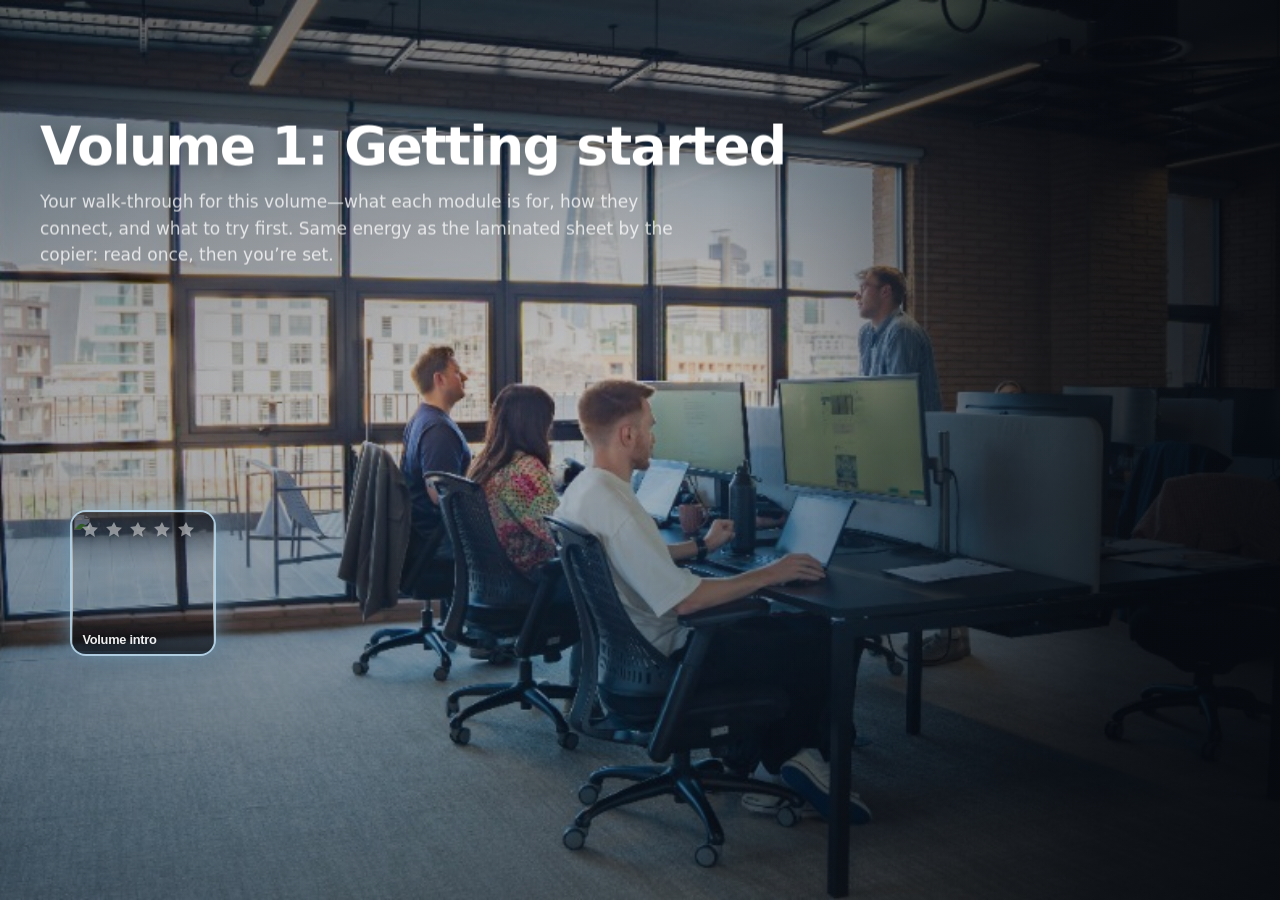
==== commit 24846a9f: "Improve corporate path map, modals, and intro polish. Replace edge blur overlays with scroll-driven " ====
--- a/workflow-intro/index.html
+++ b/workflow-intro/index.html
@@ -5,11 +5,11 @@
     <meta name="viewport" content="width=device-width, initial-scale=1.0" />
     <title>Workflow map — Corporate</title>
     <link rel="stylesheet" href="../css/theme.css" />
-    <link rel="stylesheet" href="../css/cheat-panel.css?v=corp-16" />
-    <link rel="stylesheet" href="../css/workflow-intro.css?v=corp-plug-land-v3" />
-    <link rel="stylesheet" href="../css/workflow-intro-corporate.css?v=corp-intro-chapter-hide-v1" />
-    <link rel="stylesheet" href="../css/module-modal.css" />
-    <link rel="stylesheet" href="../css/module-modal-corporate.css" />
+    <link rel="stylesheet" href="../css/cheat-panel.css?v=cheat-fab-dwell-v1" />
+    <link rel="stylesheet" href="../css/workflow-intro.css?v=next-play-pulse-v1" />
+    <link rel="stylesheet" href="../css/workflow-intro-corporate.css?v=next-play-pulse-v1" />
+    <link rel="stylesheet" href="../css/module-modal.css?v=corp-modal-feedback-v1" />
+    <link rel="stylesheet" href="../css/module-modal-corporate.css?v=corp-modal-feedback-v1" />
     <link rel="stylesheet" href="../css/module-folder-bento.css" />
     <style>
       html[data-skin='corporate'][data-corporate-appearance='image'] {
@@ -369,6 +369,6 @@
 
     <div id="ambient" class="intro-ambient" aria-hidden="true"></div>
 
-    <script src="../js/workflow-intro.js?v=corp-path-pan-2d-v1" type="module"></script>
+    <script src="../js/workflow-intro.js?v=flex-only-v2" type="module"></script>
   </body>
 </html>
--- a/css/cheat-panel.css
+++ b/css/cheat-panel.css
@@ -1,8 +1,21 @@
+/* Invisible hover target — bottom-left corner; FAB reveals after 1s dwell */
+.cheat-panel-fab-zone {
+  position: fixed;
+  left: 0;
+  bottom: 0;
+  z-index: 100001;
+  box-sizing: border-box;
+  width: 7.25rem;
+  height: 5.75rem;
+  padding: 1rem;
+  display: flex;
+  align-items: flex-end;
+  justify-content: flex-start;
+  pointer-events: auto;
+}
+
 .cheat-panel-fab {
-  position: fixed;
-  left: 1rem;
-  bottom: 1rem;
-  z-index: 100001;
+  position: relative;
   display: inline-flex;
   align-items: center;
   gap: 0.4rem;
@@ -16,8 +29,28 @@
   line-height: 1;
   cursor: pointer;
   box-shadow: 0 4px 16px rgba(0, 0, 0, 0.25);
+  opacity: 0;
+  visibility: hidden;
+  pointer-events: none;
+  transform: translateY(6px) scale(0.96);
   transition:
-    transform 150ms ease,
+    opacity 200ms ease,
+    transform 200ms ease,
+    visibility 0s linear 200ms,
+    border-color 150ms ease,
+    box-shadow 150ms ease;
+}
+
+.cheat-panel-fab--revealed,
+.cheat-panel-fab[aria-expanded='true'] {
+  opacity: 1;
+  visibility: visible;
+  pointer-events: auto;
+  transform: none;
+  transition:
+    opacity 200ms ease,
+    transform 200ms ease,
+    visibility 0s,
     border-color 150ms ease,
     box-shadow 150ms ease;
 }
--- a/css/workflow-intro.css
+++ b/css/workflow-intro.css
@@ -1173,12 +1173,21 @@
 
 html[data-skin='corporate'] .intro-module-wrap--next-play .module-card:not(.locked),
 html[data-skin='space'] .intro-module-wrap--next-play .module-card:not(.locked) {
+  transform-origin: center center;
   box-shadow:
     0 0 0 2px color-mix(in srgb, var(--corporate-accent, var(--theme-color)) 58%, #ffffff),
     0 0 22px color-mix(in srgb, var(--corporate-accent, var(--theme-color)) 62%, transparent),
     0 0 44px color-mix(in srgb, var(--corporate-accent, var(--theme-color)) 34%, transparent),
     0 10px 26px rgba(0, 0, 0, 0.26);
   animation: intro-module-next-play-glow 2.5s ease-in-out infinite;
+}
+
+/* Scale pulse starts after the corporate intro pop sequence finishes */
+html[data-skin='corporate'] .intro-corporate-board.is-pop-complete .intro-module-wrap--next-play .module-card:not(.locked),
+html[data-skin='space'] .intro-corporate-board.is-pop-complete .intro-module-wrap--next-play .module-card:not(.locked) {
+  animation:
+    intro-module-next-play-glow 2.5s ease-in-out infinite,
+    intro-module-next-play-scale-pulse 2.4s ease-in-out infinite;
 }
 
 @keyframes intro-module-play-hint-pulse {
@@ -1223,6 +1232,17 @@
       0 0 28px color-mix(in srgb, var(--corporate-accent, var(--theme-color)) 78%, transparent),
       0 0 52px color-mix(in srgb, var(--corporate-accent, var(--theme-color)) 42%, transparent),
       0 10px 26px rgba(0, 0, 0, 0.26);
+  }
+}
+
+/* Next chapter — 1200ms up to 1.05, 1200ms back to 1 */
+@keyframes intro-module-next-play-scale-pulse {
+  0%,
+  100% {
+    transform: scale(1);
+  }
+  50% {
+    transform: scale(1.05);
   }
 }
 
--- a/css/workflow-intro-corporate.css
+++ b/css/workflow-intro-corporate.css
@@ -4,7 +4,9 @@
   --corporate-inset-x: clamp(1.5rem, 3.5vw, 2.5rem);
   --card-size: clamp(4.5rem, calc((100vw - 22rem) / 5), 22.5rem);
   --card-row-size: var(--card-size);
-  --intro-col-gap: clamp(1.25rem, 2.8vw, 3.75rem);
+  /* Column gutter cheat (path-column-gutter.js) scales horizontal spacing via --path-col-gap-scale */
+  --path-col-gap-base: clamp(1.25rem, 2.8vw, 3.75rem);
+  --intro-col-gap: calc(var(--path-col-gap-base) * var(--path-col-gap-scale, 1));
   --intro-branch-gap: calc(var(--intro-col-gap) * 1.5);
   --intro-row-gap: clamp(2.25rem, 4.2vh, 3.5rem);
   /* Inset edge columns so hover scale (~1.03) + next-play glow stay inside the path clip */
@@ -18,6 +20,9 @@
   --corporate-pop-dur: 0.48s;
   --corporate-accent: #c85a42;
   --corporate-accent-soft: rgba(200, 90, 66, 0.24);
+  /* Untaken pathway — opaque, dull tint of accent (reads like soft glass, not alpha white) */
+  --path-spine-muted-stroke: color-mix(in srgb, var(--corporate-accent, var(--theme-color)) 10%, #ffffff);
+  --path-spine-muted-stroke-hover: color-mix(in srgb, var(--corporate-accent, var(--theme-color)) 22%, #ffffff);
   --corporate-column-head-offset: clamp(2rem, 6vh, 3.5rem);
   --activity-icon-play: color-mix(in srgb, var(--corporate-accent, var(--theme-color)) 38%, #ffffff);
   --activity-icon-score: color-mix(in srgb, var(--corporate-accent, var(--theme-color)) 58%, #ffffff);
@@ -1817,81 +1822,29 @@
   box-shadow: none;
   transform: none;
   --path-map-scale: 1;
-  --path-edge-fade: clamp(1.75rem, 5vh, 3.25rem);
   overflow: hidden;
   transition:
     transform 0.38s var(--corporate-pop-ease, ease),
     opacity 0.38s var(--corporate-pop-ease, ease);
 }
 
-/* Edge blur strips — DOM + backdrop-filter (see path-map-edge-blur.js) */
-html[data-skin='corporate'] .intro-path-map.has-path-edge-blur {
-  --path-edge-blur-zone: var(--path-edge-fade, clamp(1.75rem, 5vh, 3.25rem));
-}
-
-html[data-skin='corporate'] .intro-path-map__edge-blur {
-  position: absolute;
-  inset: 0;
-  z-index: 18;
-  pointer-events: none;
-  overflow: hidden;
-}
-
-html[data-skin='corporate'] .intro-path-map__edge-blur-stack {
-  position: absolute;
-  left: 0;
-  right: 0;
-  display: flex;
-  flex-direction: column;
-  height: var(--path-edge-blur-zone);
-}
-
-html[data-skin='corporate'] .intro-path-map__edge-blur-stack--top {
-  top: 0;
-}
-
-html[data-skin='corporate'] .intro-path-map__edge-blur-stack--bottom {
-  bottom: 0;
-  flex-direction: column-reverse;
-}
-
-html[data-skin='corporate'] .intro-path-map__edge-blur-layer {
-  flex: 1 1 0;
-  min-height: 0;
-  -webkit-backdrop-filter: blur(var(--path-edge-blur-amount, 12px)) saturate(1.12);
-  backdrop-filter: blur(var(--path-edge-blur-amount, 12px)) saturate(1.12);
-  pointer-events: none;
-}
-
-html[data-skin='corporate'] .intro-path-map__edge-blur-stack--top .intro-path-map__edge-blur-layer {
-  -webkit-mask-image: linear-gradient(to bottom, #000 0%, transparent 100%);
-  mask-image: linear-gradient(to bottom, #000 0%, transparent 100%);
-}
-
-html[data-skin='corporate'] .intro-path-map__edge-blur-stack--bottom .intro-path-map__edge-blur-layer {
-  -webkit-mask-image: linear-gradient(to top, #000 0%, transparent 100%);
-  mask-image: linear-gradient(to top, #000 0%, transparent 100%);
-}
-
-@supports not (
-  (-webkit-backdrop-filter: blur(1px)) or (backdrop-filter: blur(1px))
+/* Edge feather — mask-image on the path map container (see path-map-edge-mask.js) */
+html[data-skin='corporate'] .intro-path-map.has-path-edge-mask {
+  -webkit-mask-repeat: no-repeat;
+  mask-repeat: no-repeat;
+  -webkit-mask-size: 100% 100%;
+  mask-size: 100% 100%;
+  -webkit-mask-composite: source-in;
+  mask-composite: intersect;
+}
+
+@supports (
+  (transition: -webkit-mask-image 0.01s) or (transition: mask-image 0.01s)
 ) {
-  html[data-skin='corporate'] .intro-path-map__edge-blur-layer {
-    -webkit-backdrop-filter: none;
-    backdrop-filter: none;
-    background: linear-gradient(
-      to bottom,
-      color-mix(in srgb, var(--corporate-ink, #0f1218) 35%, transparent),
-      transparent
-    );
-  }
-
-  html[data-skin='corporate'] .intro-path-map__edge-blur-stack--bottom .intro-path-map__edge-blur-layer {
-    background: linear-gradient(
-      to top,
-      color-mix(in srgb, var(--corporate-ink, #0f1218) 35%, transparent),
-      transparent
-    );
+  html[data-skin='corporate'] .intro-path-map.has-path-edge-mask {
+    transition:
+      mask-image 150ms ease,
+      -webkit-mask-image 150ms ease;
   }
 }
 
@@ -2065,11 +2018,17 @@
   display: none;
 }
 
-html[data-skin='corporate'] .intro-cord--subway .intro-cord-rope--body {
+html[data-skin='corporate'] .intro-cord--subway:not(.is-filled):not(.is-plugging) .intro-cord-rope--body,
+html[data-skin='space'] .intro-cord--subway:not(.is-filled):not(.is-plugging) .intro-cord-rope--body {
   stroke-width: 4.5;
-  stroke: rgba(255, 255, 255, 0.32);
+  stroke: var(--path-spine-muted-stroke);
   filter: none;
   opacity: 1;
+}
+
+html[data-skin='corporate'] .intro-cord--subway.is-locked-spine:not(.is-filled) .intro-cord-rope--body,
+html[data-skin='space'] .intro-cord--subway.is-locked-spine:not(.is-filled) .intro-cord-rope--body {
+  stroke: var(--path-spine-muted-stroke);
 }
 
 html[data-skin='corporate'] .intro-cord--subway.is-corporate-spine-hidden {
@@ -2103,7 +2062,8 @@
   display: grid;
 }
 
-html[data-skin='corporate'] .intro-path-grid {
+html[data-skin='corporate'] .intro-path-grid,
+html[data-skin='corporate'] #intro-columns {
   width: max-content;
   max-width: none;
   height: auto;
@@ -2148,20 +2108,20 @@
 }
 
 /* Flex path grid — one lane row; spine solos + branch stacks vertically centered */
-html[data-path-grid-layout='flex'] .intro-path-grid.is-path-grid-flex {
+html[data-skin='corporate'] .intro-path-grid.is-path-grid-flex {
   align-items: center;
   align-content: center;
   row-gap: var(--intro-row-gap);
 }
 
-html[data-path-grid-layout='flex'] .intro-path-grid.is-path-grid-flex .intro-module-wrap--solo {
+html[data-skin='corporate'] .intro-path-grid.is-path-grid-flex .intro-module-wrap--solo {
   grid-row: 1;
   align-self: center;
   justify-self: center;
 }
 
-html[data-path-grid-layout='flex'] .intro-path-stack--branch,
-html[data-path-grid-layout='flex'] .intro-path-grid.is-path-grid-flex .intro-path-stack--branch {
+html[data-skin='corporate'] .intro-path-stack--branch,
+html[data-skin='corporate'] .intro-path-grid.is-path-grid-flex .intro-path-stack--branch {
   display: flex;
   flex-direction: column;
   gap: var(--intro-row-gap);
@@ -2171,6 +2131,10 @@
   align-self: center;
   justify-self: center;
   box-sizing: border-box;
+}
+
+html[data-skin='corporate'] .intro-path-stack--branch.intro-path-stack--pair {
+  gap: calc(var(--intro-row-gap) * 0.5);
 }
 
 html[data-skin='corporate'] .intro-path-stack--branch .intro-module-wrap {
@@ -2279,19 +2243,14 @@
   }
 }
 
-html[data-skin='corporate'] .module-card.locked .module-thumb__img {
-  display: none;
-}
-
-/* Cheat: frosted glass over blurred chapter photo (locked + unlocked) */
-html[data-skin='corporate'].wf-chapter-thumb-image .module-card.locked .module-thumb {
+html[data-skin='corporate'] .module-card.locked .module-thumb {
   overflow: hidden;
   background: rgba(255, 255, 255, 0.06);
   -webkit-backdrop-filter: blur(12px) saturate(1.35);
   backdrop-filter: blur(12px) saturate(1.35);
 }
 
-html[data-skin='corporate'].wf-chapter-thumb-image .module-card.locked .module-thumb__img {
+html[data-skin='corporate'] .module-card.locked .module-thumb__img {
   display: block;
   width: 100%;
   height: 100%;
@@ -2301,7 +2260,7 @@
   transform: scale(1.14);
 }
 
-html[data-skin='corporate'].wf-chapter-thumb-image .module-card.locked .module-thumb__overlay {
+html[data-skin='corporate'] .module-card.locked .module-thumb__overlay {
   opacity: 1;
   background: linear-gradient(
     145deg,
@@ -2335,18 +2294,6 @@
   pointer-events: none;
 }
 
-html[data-skin='corporate'] .module-card.locked .module-thumb__overlay {
-  opacity: 1;
-  background: linear-gradient(
-    145deg,
-    rgba(255, 255, 255, 0.28) 0%,
-    rgba(255, 255, 255, 0.1) 42%,
-    rgba(255, 255, 255, 0.04) 100%
-  );
-  backdrop-filter: none;
-  -webkit-backdrop-filter: none;
-  box-shadow: inset 0 0 0 1px rgba(255, 255, 255, 0.2);
-}
 
 html[data-skin='corporate'] .module-card.locked .module-thumb__label {
   background: linear-gradient(
@@ -2451,10 +2398,14 @@
   gap: 0.22rem;
 }
 
-html[data-skin='corporate'] .module-thumb__chapter {
-  font-size: clamp(0.5625rem, 0.9vw, 0.6875rem);
-  font-weight: 300;
-  letter-spacing: 0.16em;
+/* Chapter labels removed from path cards */
+html[data-skin='corporate'] #intro-path-map .module-thumb__chapter,
+html[data-skin='corporate'] .intro-path-map .module-thumb__chapter,
+html[data-skin='space'] #intro-path-map .module-thumb__chapter,
+html[data-skin='space'] .intro-path-map .module-thumb__chapter,
+html[data-skin='corporate'] .intro-path-column-labels,
+html[data-skin='space'] .intro-path-column-labels {
+  display: none !important;
 }
 
 html[data-skin='corporate'] .module-thumb__name {
@@ -2547,7 +2498,7 @@
     background 0.52s ease;
 }
 
-html[data-skin='corporate'].wf-chapter-thumb-image .module-card.is-unlocking .module-thumb__img {
+html[data-skin='corporate'] .module-card.is-unlocking .module-thumb__img {
   display: block;
 }
 
@@ -2616,7 +2567,7 @@
   .intro-path-map:is(.is-module-path-hover, .is-path-highlight-persistent)
   .intro-cord.is-path-highlight:not(.is-filled)
   .intro-cord-rope--body {
-  stroke: rgba(255, 255, 255, 0.72);
+  stroke: var(--path-spine-muted-stroke-hover);
   filter: drop-shadow(
     0 0 12px color-mix(in srgb, var(--corporate-accent, var(--theme-color)) 48%, transparent)
   );
@@ -2739,23 +2690,27 @@
 }
 
 /* Next-to-play pulse must survive path hover (newly unlocked chapter) */
+html[data-skin='corporate'] .intro-corporate-board.is-pop-complete .intro-module-wrap--next-play .module-card:not(.locked).is-hover-pop,
+html[data-skin='space'] .intro-corporate-board.is-pop-complete .intro-module-wrap--next-play .module-card:not(.locked).is-hover-pop,
 html[data-skin='corporate']
+  .intro-corporate-board.is-pop-complete
   .intro-path-map:is(.is-module-path-hover, .is-path-highlight-persistent)
   .intro-module-wrap--next-play.is-path-hover-focus
   .module-card:not(.locked),
 html[data-skin='space']
+  .intro-corporate-board.is-pop-complete
   .intro-path-map:is(.is-module-path-hover, .is-path-highlight-persistent)
   .intro-module-wrap--next-play.is-path-hover-focus
-  .module-card:not(.locked),
-html[data-skin='corporate'] .intro-module-wrap--next-play .module-card:not(.locked).is-hover-pop,
-html[data-skin='space'] .intro-module-wrap--next-play .module-card:not(.locked).is-hover-pop {
-  animation: intro-module-next-play-glow 2.5s ease-in-out infinite;
+  .module-card:not(.locked) {
+  transform-origin: center center;
+  animation:
+    intro-module-next-play-glow 2.5s ease-in-out infinite,
+    intro-module-next-play-scale-pulse 2.4s ease-in-out infinite;
   box-shadow:
     0 0 0 2px color-mix(in srgb, var(--corporate-accent, var(--theme-color)) 58%, #ffffff),
     0 0 22px color-mix(in srgb, var(--corporate-accent, var(--theme-color)) 62%, transparent),
     0 0 44px color-mix(in srgb, var(--corporate-accent, var(--theme-color)) 34%, transparent),
     0 10px 26px rgba(0, 0, 0, 0.26);
-  transform: scale(1.03);
   filter: brightness(1.06);
 }
 
@@ -2824,6 +2779,8 @@
     transform: translate3d(0, -1px, 0) scale(1.01);
   }
 
+  html[data-skin='corporate'] .intro-module-wrap--next-play .module-card:not(.locked),
+  html[data-skin='space'] .intro-module-wrap--next-play .module-card:not(.locked),
   html[data-skin='corporate']
     .intro-path-map:is(.is-module-path-hover, .is-path-highlight-persistent)
     .intro-module-wrap--next-play.is-path-hover-focus
@@ -2835,7 +2792,7 @@
   html[data-skin='corporate'] .intro-module-wrap--next-play .module-card:not(.locked).is-hover-pop,
   html[data-skin='space'] .intro-module-wrap--next-play .module-card:not(.locked).is-hover-pop {
     animation: none;
-    transform: translate3d(0, -1px, 0) scale(1.03);
+    transform: translate3d(0, -1px, 0) scale(1);
     box-shadow:
       0 0 0 2px color-mix(in srgb, var(--corporate-accent, var(--theme-color)) 58%, #ffffff),
       0 0 22px color-mix(in srgb, var(--corporate-accent, var(--theme-color)) 62%, transparent),
@@ -3252,7 +3209,7 @@
 
 @media (max-width: 768px) {
   html[data-skin='corporate'] {
-    --intro-col-gap: 1.35rem;
+    --path-col-gap-base: 1.35rem;
     --intro-row-gap: 1.15rem;
   }
 
--- a/css/module-modal.css
+++ b/css/module-modal.css
@@ -108,6 +108,50 @@
   mix-blend-mode: overlay;
 }
 
+.module-modal__hero-head,
+.module-modal__skills,
+.module-modal__feedback {
+  display: none;
+}
+
+.module-modal__hero-meta {
+  display: flex;
+  flex-wrap: wrap;
+  gap: 0.35rem 0.85rem;
+}
+
+.module-modal__cta {
+  display: inline-flex;
+  align-items: center;
+  justify-content: center;
+  gap: 0.35rem;
+  line-height: 1;
+}
+
+.module-modal__cta-label,
+.module-modal__cta-icon {
+  display: inline-flex;
+  align-items: center;
+  justify-content: center;
+  line-height: 1;
+}
+
+.module-modal__cta-icon {
+  width: 0.9em;
+  height: 0.9em;
+  flex-shrink: 0;
+}
+
+.module-modal__cta-icon svg {
+  display: block;
+  width: 100%;
+  height: 100%;
+}
+
+.module-modal__cta-icon.is-hidden {
+  display: none;
+}
+
 .module-modal__body {
   display: flex;
   flex-direction: column;
--- a/css/module-modal-corporate.css
+++ b/css/module-modal-corporate.css
@@ -1,4 +1,4 @@
-/* Module modal — corporate skin (frosted glass, matches path cards + leaderboard) */
+/* Module modal — corporate skin (chapter detail wireframe + frosted path UI) */
 
 /* Path-anchored chapter modal — lives in #modules, panel ~60% of path area */
 html[data-skin='corporate'] .intro-corporate-board__path.intro-modules {
@@ -14,7 +14,7 @@
   overflow: hidden;
 }
 
-html[data-skin='corporate'] .module-modal--corporate-path .module-modal__backdrop {
+html[data-skin='corporate'] .module-modal.module-modal--corporate-path .module-modal__backdrop {
   z-index: 1;
   background: transparent;
   -webkit-backdrop-filter: none;
@@ -22,40 +22,416 @@
   cursor: pointer;
 }
 
-html[data-skin='corporate'] .module-modal--corporate-path .module-modal__panel {
+/* Expanded chapter panel — title row + body (content | square thumb) */
+html[data-skin='corporate'] .module-modal.module-modal--corporate-path .module-modal__panel.module-modal__panel--corp-detail {
+  position: relative;
   z-index: 2;
-  display: flex;
-  flex-direction: column;
-  border-radius: 16px;
+  display: grid;
+  grid-template-rows: auto minmax(0, 1fr);
+  grid-template-columns: 1fr;
+  border-radius: var(--card-radius, 14px);
   box-sizing: border-box;
   opacity: 1;
   filter: none;
   isolation: isolate;
   overflow: hidden;
-  border: 1px solid rgba(255, 255, 255, 0.22);
-  background: rgb(14, 18, 26);
-  -webkit-backdrop-filter: none;
-  backdrop-filter: none;
-  box-shadow: 0 20px 50px rgba(0, 0, 0, 0.48);
+  border: 1px solid rgba(255, 255, 255, 0.28);
+  background: rgba(255, 255, 255, 0.1);
+  -webkit-backdrop-filter: blur(22px) saturate(1.45);
+  backdrop-filter: blur(22px) saturate(1.45);
+  box-shadow:
+    0 0 2.5px rgba(0, 0, 0, 0.08),
+    0 12px 40px rgba(0, 0, 0, 0.28),
+    0 0 48px color-mix(in srgb, var(--corporate-accent, #c85a42) 16%, transparent),
+    inset 0 1px 0 rgba(255, 255, 255, 0.35);
   backface-visibility: hidden;
   transform: translateZ(0);
-}
-
-html[data-skin='corporate'] .module-modal--corporate-path .module-modal__hero {
+  color: rgba(255, 255, 255, 0.92);
+}
+
+@supports not ((backdrop-filter: blur(1px)) or (-webkit-backdrop-filter: blur(1px))) {
+  html[data-skin='corporate'] .module-modal__panel.module-modal__panel--corp-detail {
+    background: rgba(18, 24, 34, 0.92);
+  }
+}
+
+html[data-skin='corporate'] .module-modal__panel.module-modal__panel--corp-detail .module-modal__header {
+  flex-shrink: 0;
+  background: var(--side-card-glass-solid, var(--surface-secondary, #121a2e));
+  border-bottom: 1px solid rgba(255, 255, 255, 0.1);
+}
+
+html[data-skin='corporate'] .module-modal__panel.module-modal__panel--corp-detail .module-modal__hero-head {
+  display: flex;
+  align-items: flex-start;
+  justify-content: space-between;
+  gap: 1rem;
+  padding: 1rem 3.25rem 0.9rem 1.25rem;
+}
+
+html[data-skin='corporate'] .module-modal__panel.module-modal__panel--corp-detail .module-modal__hero {
+  --modal-thumb-size: clamp(7.5rem, min(22vh, 28vw), 11.5rem);
+  position: relative;
+  flex: 0 0 auto;
+  align-self: center;
+  width: var(--modal-thumb-size);
+  height: var(--modal-thumb-size);
+  min-width: var(--modal-thumb-size);
+  min-height: var(--modal-thumb-size);
+  overflow: hidden;
+  border-radius: 12px;
+  background: rgba(8, 10, 16, 0.55);
+  box-shadow:
+    0 4px 18px rgba(0, 0, 0, 0.28),
+    inset 0 0 0 1px rgba(255, 255, 255, 0.12);
+}
+
+html[data-skin='corporate'] .module-modal__panel.module-modal__panel--corp-detail .module-modal__hero::after {
   display: none;
 }
 
-html[data-skin='corporate'] .module-modal--corporate-path .module-modal__body {
+html[data-skin='corporate'] .module-modal__panel.module-modal__panel--corp-detail .module-modal__hero-img {
+  display: block;
+  width: 100%;
+  height: 100%;
+  object-fit: cover;
+  object-position: center;
+  border-radius: inherit;
+}
+
+html[data-skin='corporate'] .module-modal__panel.module-modal__panel--corp-detail .module-modal__hero-main {
+  display: flex;
+  flex-direction: column;
+  gap: 0.25rem;
+  min-width: 0;
+}
+
+html[data-skin='corporate'] .module-modal__panel.module-modal__panel--corp-detail .module-modal__title {
+  margin: 0;
+  font-size: clamp(1.05rem, 2.2vw, 1.375rem);
+  font-weight: 700;
+  letter-spacing: -0.02em;
+  line-height: 1.2;
+  color: #ffffff;
+  text-shadow: none;
+}
+
+html[data-skin='corporate'] .module-modal__panel.module-modal__panel--corp-detail .module-modal__hero-meta {
+  display: flex;
+  flex-wrap: wrap;
+  align-items: center;
+  gap: 0.35rem 1.1rem;
+  font-size: 0.875rem;
+  font-weight: 400;
+  line-height: 1.4;
+  color: rgba(255, 255, 255, 0.88);
+}
+
+html[data-skin='corporate'] .module-modal__panel.module-modal__panel--corp-detail .module-modal__hero-meta-item {
+  white-space: nowrap;
+}
+
+html[data-skin='corporate'] .module-modal__panel.module-modal__panel--corp-detail .module-modal__hero-aside {
+  display: flex;
+  align-items: center;
+  gap: 0.65rem;
+  flex-shrink: 0;
+}
+
+html[data-skin='corporate'] .module-modal__panel.module-modal__panel--corp-detail .module-modal__hero-points {
+  font-size: clamp(1rem, 2vw, 1.375rem);
+  font-weight: 700;
+  letter-spacing: -0.02em;
+  line-height: 1.1;
+  color: #ffffff;
+  text-shadow: none;
+  white-space: nowrap;
+}
+
+html[data-skin='corporate'] .module-modal__panel.module-modal__panel--corp-detail .module-modal__hero-stars {
+  display: flex;
+  align-items: center;
+  gap: 0.35rem;
+  flex-shrink: 0;
+  filter: drop-shadow(0 2px 8px rgba(0, 0, 0, 0.28));
+}
+
+html[data-skin='corporate'] .module-modal__panel.module-modal__panel--corp-detail .module-modal__hero-stars .module-star {
+  width: 1.35rem;
+  height: 1.35rem;
+  color: rgba(255, 255, 255, 0.42);
+}
+
+html[data-skin='corporate'] .module-modal__panel.module-modal__panel--corp-detail .module-modal__hero-stars .module-star.is-filled {
+  color: #ffffff;
+  filter: drop-shadow(0 0 6px rgba(255, 255, 255, 0.35));
+}
+
+html[data-skin='corporate'] .module-modal__panel.module-modal__panel--corp-detail .module-modal__close {
+  top: 0.85rem;
+  right: 0.85rem;
+  width: 2rem;
+  height: 2rem;
+  border-radius: 999px;
+  background: rgba(255, 255, 255, 0.14);
+  border: 1px solid rgba(255, 255, 255, 0.28);
+  color: rgba(255, 255, 255, 0.92);
+  -webkit-backdrop-filter: blur(10px);
+  backdrop-filter: blur(10px);
+  box-shadow: 0 2px 12px rgba(0, 0, 0, 0.2);
+}
+
+html[data-skin='corporate'] .module-modal__panel.module-modal__panel--corp-detail .module-modal__close:hover {
+  background: rgba(255, 255, 255, 0.22);
+  color: #ffffff;
+}
+
+html[data-skin='corporate'] .module-modal__panel.module-modal__panel--corp-detail .module-modal__body {
+  display: grid;
+  grid-template-columns: minmax(0, 1fr) auto;
+  align-items: stretch;
+  gap: 0 1.25rem;
+  min-height: 0;
+  padding: 1rem 1.25rem 0.85rem;
+  overflow: hidden;
+  background: var(--side-card-glass-solid, var(--surface-secondary, #121a2e));
+}
+
+html[data-skin='corporate'] .module-modal__panel.module-modal__panel--corp-detail .module-modal__body-main {
+  display: flex;
+  flex-direction: column;
+  gap: 0;
+  min-width: 0;
+  min-height: 0;
+}
+
+html[data-skin='corporate'] .module-modal__panel.module-modal__panel--corp-detail .module-modal__detail {
+  display: grid;
+  grid-template-columns: minmax(7.5rem, 30%) minmax(0, 1fr);
+  gap: 0 1.25rem;
   flex: 1;
   min-height: 0;
+}
+
+html[data-skin='corporate'] .module-modal__panel.module-modal__panel--corp-detail .module-modal__badge {
+  display: none;
+}
+
+html[data-skin='corporate'] .module-modal__panel.module-modal__panel--corp-detail .module-modal__skills {
+  grid-column: 1;
+  grid-row: 1;
   display: flex;
   flex-direction: column;
+  gap: 0.5rem;
+  align-self: start;
+  margin: 0;
+  padding: 0;
+  min-width: 0;
+}
+
+html[data-skin='corporate'] .module-modal__panel.module-modal__panel--corp-detail .module-modal__skill {
+  margin: 0;
+  font-size: 0.875rem;
+  font-weight: 600;
+  line-height: 1.45;
+  color: rgba(255, 255, 255, 0.88);
+}
+
+html[data-skin='corporate'] .module-modal__panel.module-modal__panel--corp-detail .module-modal__desc {
+  grid-column: 2;
+  grid-row: 1;
+  margin: 0;
+  min-height: 0;
   overflow-y: auto;
-}
-
-html[data-skin='corporate'] .module-modal--corporate-path .module-modal__actions {
+  font-size: clamp(0.9rem, 1.6vw, 1rem);
+  line-height: 1.55;
+  color: rgba(255, 255, 255, 0.78);
+  white-space: pre-wrap;
+}
+
+html[data-skin='corporate'] .module-modal__panel.module-modal__panel--corp-detail .module-modal__stats {
+  display: none;
+}
+
+html[data-skin='corporate'] .module-modal__panel.module-modal__panel--corp-detail .module-modal__play {
+  flex-shrink: 0;
+  margin: 0.5rem 0 0;
+}
+
+html[data-skin='corporate'] .module-modal__panel.module-modal__panel--corp-detail .module-modal__actions {
+  flex-shrink: 0;
+  justify-content: flex-end;
+  gap: 0.65rem;
   margin-top: auto;
-  padding-top: 1.15rem;
+  padding: 0.35rem 0 0.15rem;
+}
+
+html[data-skin='corporate'] .module-modal__panel.module-modal__panel--corp-detail .module-modal__back {
+  flex: 0 1 auto;
+  min-width: 5.5rem;
+}
+
+html[data-skin='corporate'] .module-modal__panel.module-modal__panel--corp-detail .module-modal__cta {
+  flex: 0 0 auto;
+  min-width: 9.5rem;
+  min-height: 2.65rem;
+  padding: 0 1.35rem;
+  gap: 0.45rem;
+  border-radius: 999px;
+  display: inline-flex;
+  align-items: center;
+  justify-content: center;
+  background: var(--corporate-accent, #c85a42);
+  color: #ffffff;
+  font-size: 0.9375rem;
+  font-weight: 700;
+  letter-spacing: 0.01em;
+  box-shadow:
+    0 4px 18px color-mix(in srgb, var(--corporate-accent, #c85a42) 42%, transparent),
+    inset 0 -2px 0 rgba(0, 0, 0, 0.15),
+    inset 0 1px 0 rgba(255, 255, 255, 0.22);
+}
+
+html[data-skin='corporate'] .module-modal__panel.module-modal__panel--corp-detail .module-modal__cta-icon {
+  width: 0.95em;
+  height: 0.95em;
+  opacity: 0.95;
+}
+
+html[data-skin='corporate'] .module-modal__panel.module-modal__panel--corp-detail .module-modal__cta:hover {
+  filter: brightness(1.08);
+}
+
+html[data-skin='corporate'] .module-modal__panel.module-modal__panel--corp-detail .module-modal__feedback {
+  display: grid;
+  grid-template-columns: minmax(7.5rem, 32%) minmax(0, 1fr);
+  gap: 0 1.25rem;
+  flex: 1;
+  min-height: 0;
+}
+
+html[data-skin='corporate'] .module-modal__panel.module-modal__panel--corp-detail .module-modal__feedback-aside {
+  grid-column: 1;
+  display: flex;
+  flex-direction: column;
+  gap: 0.85rem;
+  min-width: 0;
+  min-height: 0;
+}
+
+html[data-skin='corporate'] .module-modal__panel.module-modal__panel--corp-detail .module-modal__feedback-skills {
+  display: flex;
+  flex-direction: column;
+  gap: 0.65rem;
+  min-height: 0;
+  overflow-y: auto;
+}
+
+html[data-skin='corporate'] .module-modal__panel.module-modal__panel--corp-detail .module-modal__feedback-skill {
+  display: flex;
+  flex-direction: column;
+  gap: 0.35rem;
+}
+
+html[data-skin='corporate'] .module-modal__panel.module-modal__panel--corp-detail .module-modal__feedback-skill-label {
+  margin: 0;
+  font-size: 0.875rem;
+  font-weight: 600;
+  line-height: 1.35;
+  color: rgba(255, 255, 255, 0.9);
+}
+
+html[data-skin='corporate'] .module-modal__panel.module-modal__panel--corp-detail .module-modal__feedback-skill-track {
+  position: relative;
+  height: 1.125rem;
+  border-radius: 999px;
+  overflow: hidden;
+  background: color-mix(in srgb, var(--corporate-accent, #c85a42) 18%, rgba(255, 255, 255, 0.14));
+  box-shadow: inset 0 1px 0 rgba(255, 255, 255, 0.12);
+}
+
+html[data-skin='corporate'] .module-modal__panel.module-modal__panel--corp-detail .module-modal__feedback-skill-fill {
+  position: absolute;
+  left: 3px;
+  top: 50%;
+  height: calc(100% - 6px);
+  max-width: calc(100% - 6px);
+  border-radius: 999px;
+  transform: translateY(-50%);
+  background: color-mix(
+    in srgb,
+    var(--corporate-accent, #c85a42) 72%,
+    rgba(255, 255, 255, 0.55)
+  );
+  box-shadow: 0 0 12px color-mix(in srgb, var(--corporate-accent, #c85a42) 35%, transparent);
+  transition: width 0.45s cubic-bezier(0.22, 1, 0.32, 1);
+}
+
+html[data-skin='corporate'] .module-modal__panel.module-modal__panel--corp-detail .module-modal__feedback-points {
+  margin: 0.15rem 0 0;
+  font-size: clamp(1.15rem, 2.4vw, 1.5rem);
+  font-weight: 700;
+  letter-spacing: -0.02em;
+  line-height: 1.1;
+  color: rgba(255, 255, 255, 0.92);
+}
+
+html[data-skin='corporate'] .module-modal__panel.module-modal__panel--corp-detail .module-modal__feedback-main {
+  grid-column: 2;
+  display: flex;
+  flex-direction: column;
+  gap: 0.75rem;
+  min-height: 0;
+  min-width: 0;
+}
+
+html[data-skin='corporate'] .module-modal__panel.module-modal__panel--corp-detail .module-modal__feedback-desc {
+  margin: 0;
+  font-size: clamp(0.85rem, 1.5vw, 0.9375rem);
+  line-height: 1.5;
+  color: rgba(255, 255, 255, 0.68);
+}
+
+html[data-skin='corporate'] .module-modal__panel.module-modal__panel--corp-detail .module-modal__feedback-heading {
+  margin: 0;
+  font-size: 0.9375rem;
+  font-weight: 700;
+  line-height: 1.35;
+  color: rgba(255, 255, 255, 0.92);
+}
+
+html[data-skin='corporate'] .module-modal__panel.module-modal__panel--corp-detail .module-modal__feedback-text {
+  margin: 0;
+  flex: 1;
+  min-height: 0;
+  overflow-y: auto;
+  font-size: clamp(0.9rem, 1.6vw, 1rem);
+  line-height: 1.55;
+  color: rgba(255, 255, 255, 0.78);
+  white-space: pre-wrap;
+}
+
+html[data-skin='corporate'] .module-modal__panel.module-modal__panel--corp-detail[data-view='feedback'] .module-modal__back {
+  min-width: 5.5rem;
+  background: rgba(255, 255, 255, 0.12);
+  border-color: rgba(255, 255, 255, 0.22);
+  color: rgba(255, 255, 255, 0.9);
+}
+
+html[data-skin='corporate'] .module-modal__panel.module-modal__panel--corp-detail[data-view='feedback'] .module-modal__cta {
+  min-width: 6.5rem;
+  padding-inline: 1.25rem;
+}
+
+html[data-skin='corporate'] .module-modal__panel.module-modal__panel--corp-detail[data-view='choices'] .module-modal__detail,
+html[data-skin='corporate'] .module-modal__panel.module-modal__panel--corp-detail[data-view='choices'] .module-modal__feedback {
+  display: none;
+}
+
+html[data-skin='corporate'] .module-modal__panel.module-modal__panel--corp-detail[data-view='choices'] .module-modal__play {
+  flex: 1;
+  min-height: 0;
+  overflow-y: auto;
 }
 
 html[data-skin='corporate'] .intro-module-wrap.is-modal-origin {
@@ -66,20 +442,20 @@
   overflow: hidden;
 }
 
-/* Hide source card while modal is open (panel is the only visible frame) */
 html[data-skin='corporate'] .intro-module-wrap.is-modal-origin .module-card {
   visibility: hidden;
   box-shadow: none;
   animation: none;
 }
 
+/* Full-screen fallback modal (non-path) */
 html[data-skin='corporate'] .module-modal__backdrop {
   background: rgba(8, 12, 20, 0.58);
   -webkit-backdrop-filter: blur(14px) saturate(1.2);
   backdrop-filter: blur(14px) saturate(1.2);
 }
 
-html[data-skin='corporate'] .module-modal__panel {
+html[data-skin='corporate'] .module-modal:not(.module-modal--corporate-path) .module-modal__panel {
   width: min(24rem, 100%);
   border-radius: var(--card-radius, 14px);
   border: 1px solid rgba(255, 255, 255, 0.28);
@@ -94,12 +470,12 @@
 }
 
 @supports not ((backdrop-filter: blur(1px)) or (-webkit-backdrop-filter: blur(1px))) {
-  html[data-skin='corporate'] .module-modal__panel {
+  html[data-skin='corporate'] .module-modal:not(.module-modal--corporate-path) .module-modal__panel {
     background: rgba(18, 24, 34, 0.88);
   }
 }
 
-html[data-skin='corporate'] .module-modal__close {
+html[data-skin='corporate'] .module-modal:not(.module-modal--corporate-path) .module-modal__close {
   background: rgba(255, 255, 255, 0.14);
   border: 1px solid rgba(255, 255, 255, 0.28);
   color: rgba(255, 255, 255, 0.92);
@@ -108,17 +484,52 @@
   box-shadow: 0 2px 12px rgba(0, 0, 0, 0.2);
 }
 
-html[data-skin='corporate'] .module-modal__close:hover {
+html[data-skin='corporate'] .module-modal:not(.module-modal--corporate-path) .module-modal__close:hover {
   background: rgba(255, 255, 255, 0.22);
   color: #ffffff;
 }
 
-html[data-skin='corporate'] .module-modal__hero {
+html[data-skin='corporate'] .module-modal:not(.module-modal--corp-detail) .module-modal__header {
+  display: none;
+}
+
+html[data-skin='corporate'] .module-modal:not(.module-modal--corp-detail) .module-modal__body {
+  display: flex;
+  flex-direction: column;
+  padding: 0;
+}
+
+html[data-skin='corporate'] .module-modal:not(.module-modal--corporate-path) .module-modal__hero {
+  order: -1;
+  position: relative;
+  width: 100%;
   height: 8.75rem;
+  min-height: 8.75rem;
+  aspect-ratio: auto;
+  border-radius: 0;
+  box-shadow: none;
   background: rgba(8, 10, 16, 0.35);
 }
 
-html[data-skin='corporate'] .module-modal__hero::after {
+html[data-skin='corporate'] .module-modal:not(.module-modal--corporate-path) .module-modal__hero-img {
+  position: absolute;
+  inset: 0;
+  width: 100%;
+  height: 100%;
+  border-radius: 0;
+  opacity: 1;
+  mix-blend-mode: normal;
+}
+
+html[data-skin='corporate'] .module-modal:not(.module-modal--corporate-path) .module-modal__body-main {
+  padding: 1rem 1.15rem 1.2rem;
+}
+
+html[data-skin='corporate'] .module-modal:not(.module-modal--corporate-path) .module-modal__hero-head {
+  display: none;
+}
+
+html[data-skin='corporate'] .module-modal:not(.module-modal--corporate-path) .module-modal__hero::after {
   background: linear-gradient(
     180deg,
     transparent 0%,
@@ -127,16 +538,21 @@
   );
 }
 
-html[data-skin='corporate'] .module-modal__hero-img {
+html[data-skin='corporate'] .module-modal:not(.module-modal--corporate-path) .module-modal__hero-img {
   opacity: 1;
   mix-blend-mode: normal;
 }
 
-html[data-skin='corporate'] .module-modal__body {
+html[data-skin='corporate'] .module-modal:not(.module-modal--corporate-path) .module-modal__body {
   padding: 1rem 1.15rem 1.2rem;
 }
 
-html[data-skin='corporate'] .module-modal__badge {
+html[data-skin='corporate'] .module-modal:not(.module-modal--corporate-path) .module-modal__skills {
+  display: none;
+}
+
+html[data-skin='corporate'] .module-modal:not(.module-modal--corporate-path) .module-modal__badge {
+  display: inline-block;
   margin-bottom: 0.4rem;
   padding: 0.15rem 0.5rem;
   border-radius: 4px;
@@ -149,19 +565,19 @@
   background-color: transparent;
 }
 
-html[data-skin='corporate'] .module-modal__title {
+html[data-skin='corporate'] .module-modal:not(.module-modal--corporate-path) .module-modal__title {
   font-size: 1.125rem;
   font-weight: 600;
   letter-spacing: -0.02em;
   color: #ffffff;
 }
 
-html[data-skin='corporate'] .module-modal__desc {
+html[data-skin='corporate'] .module-modal:not(.module-modal--corporate-path) .module-modal__desc {
   color: rgba(255, 255, 255, 0.68);
   line-height: 1.55;
 }
 
-html[data-skin='corporate'] .module-modal__stats {
+html[data-skin='corporate'] .module-modal:not(.module-modal--corporate-path) .module-modal__stats {
   margin-bottom: 1rem;
   padding: 0.75rem 0.65rem;
   border: 1px solid rgba(255, 255, 255, 0.14);
@@ -169,14 +585,14 @@
   background: rgba(0, 0, 0, 0.18);
 }
 
-html[data-skin='corporate'] .module-modal__stat dt {
+html[data-skin='corporate'] .module-modal:not(.module-modal--corporate-path) .module-modal__stat dt {
   font-size: 0.5625rem;
   font-weight: 600;
   letter-spacing: 0.08em;
   color: rgba(255, 255, 255, 0.48);
 }
 
-html[data-skin='corporate'] .module-modal__stat dd {
+html[data-skin='corporate'] .module-modal:not(.module-modal--corporate-path) .module-modal__stat dd {
   color: rgba(255, 255, 255, 0.92);
 }
 
@@ -233,7 +649,7 @@
   color: #ffffff;
 }
 
-html[data-skin='corporate'] .module-modal__cta {
+html[data-skin='corporate'] .module-modal:not(.module-modal--corporate-path) .module-modal__cta {
   flex: 1;
   min-height: 2.5rem;
   border-radius: 12px;
@@ -244,7 +660,7 @@
     inset 0 1px 0 rgba(255, 255, 255, 0.22);
 }
 
-html[data-skin='corporate'] .module-modal__cta:hover {
+html[data-skin='corporate'] .module-modal:not(.module-modal--corporate-path) .module-modal__cta:hover {
   filter: brightness(1.08);
 }
 
@@ -257,8 +673,47 @@
   filter: none;
 }
 
-/* Modal is a sibling of #intro-path-map inside #modules — dim only the path map */
 html[data-skin='corporate'].is-module-modal-open .intro-corporate-board__path.intro-modules > .intro-path-map {
   filter: brightness(0.72);
   transition: filter 0.35s ease;
 }
+
+@media (max-width: 640px) {
+  html[data-skin='corporate'] .module-modal__panel.module-modal__panel--corp-detail .module-modal__body {
+    grid-template-columns: 1fr;
+    grid-template-rows: minmax(0, 1fr) auto;
+    gap: 0.85rem 0;
+  }
+
+  html[data-skin='corporate'] .module-modal__panel.module-modal__panel--corp-detail .module-modal__hero {
+    justify-self: end;
+    --modal-thumb-size: clamp(6.5rem, 36vw, 9.5rem);
+  }
+
+  html[data-skin='corporate'] .module-modal__panel.module-modal__panel--corp-detail .module-modal__detail {
+    grid-template-columns: 1fr;
+    gap: 0.75rem 0;
+  }
+
+  html[data-skin='corporate'] .module-modal__panel.module-modal__panel--corp-detail .module-modal__skills {
+    grid-column: 1;
+    grid-row: 1;
+    flex-direction: row;
+    flex-wrap: wrap;
+    gap: 0.35rem 0.85rem;
+  }
+
+  html[data-skin='corporate'] .module-modal__panel.module-modal__panel--corp-detail .module-modal__desc {
+    grid-column: 1;
+    grid-row: 2;
+  }
+
+  html[data-skin='corporate'] .module-modal__panel.module-modal__panel--corp-detail .module-modal__feedback {
+    grid-template-columns: 1fr;
+    gap: 0.85rem 0;
+  }
+
+  html[data-skin='corporate'] .module-modal__panel.module-modal__panel--corp-detail .module-modal__feedback-main {
+    grid-column: 1;
+  }
+}
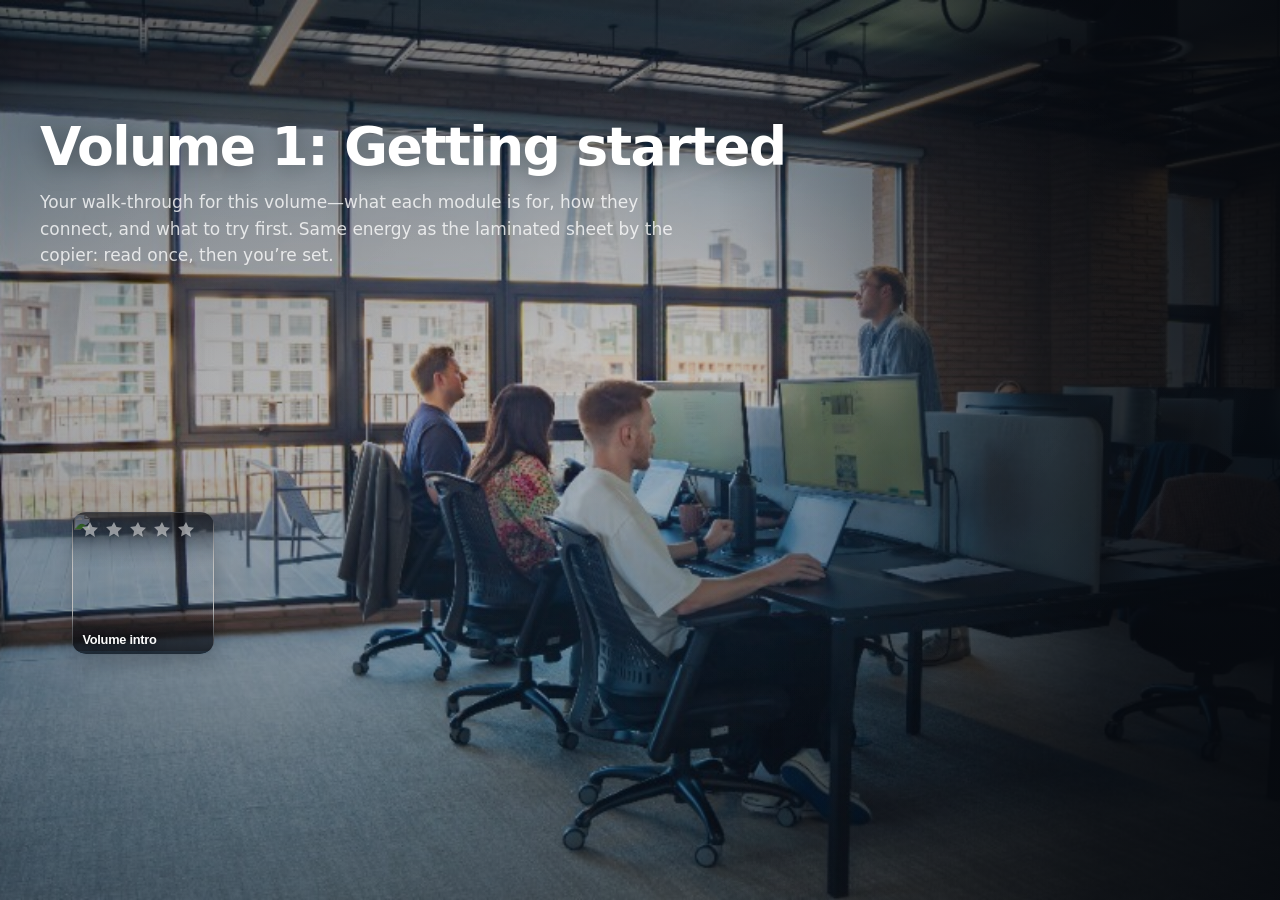
==== commit ecf24d6f: "Polish corporate chapter modal, path map, and intro flow. Center the modal in the main column, add p" ====
--- a/workflow-intro/index.html
+++ b/workflow-intro/index.html
@@ -6,10 +6,10 @@
     <title>Workflow map — Corporate</title>
     <link rel="stylesheet" href="../css/theme.css" />
     <link rel="stylesheet" href="../css/cheat-panel.css?v=cheat-fab-dwell-v1" />
-    <link rel="stylesheet" href="../css/workflow-intro.css?v=next-play-pulse-v1" />
-    <link rel="stylesheet" href="../css/workflow-intro-corporate.css?v=next-play-pulse-v1" />
-    <link rel="stylesheet" href="../css/module-modal.css?v=corp-modal-feedback-v1" />
-    <link rel="stylesheet" href="../css/module-modal-corporate.css?v=corp-modal-feedback-v1" />
+    <link rel="stylesheet" href="../css/workflow-intro.css?v=next-play-after-pop-v1" />
+    <link rel="stylesheet" href="../css/workflow-intro-corporate.css?v=path-muted-dull-v1" />
+    <link rel="stylesheet" href="../css/module-modal.css?v=corp-modal-taller-hero-v1" />
+    <link rel="stylesheet" href="../css/module-modal-corporate.css?v=corp-modal-center-main-v1" />
     <link rel="stylesheet" href="../css/module-folder-bento.css" />
     <style>
       html[data-skin='corporate'][data-corporate-appearance='image'] {
@@ -369,6 +369,6 @@
 
     <div id="ambient" class="intro-ambient" aria-hidden="true"></div>
 
-    <script src="../js/workflow-intro.js?v=flex-only-v2" type="module"></script>
+    <script src="../js/workflow-intro.js?v=corp-modal-center-main-v1" type="module"></script>
   </body>
 </html>
--- a/css/workflow-intro.css
+++ b/css/workflow-intro.css
@@ -1171,20 +1171,14 @@
   z-index: 6;
 }
 
-html[data-skin='corporate'] .intro-module-wrap--next-play .module-card:not(.locked),
-html[data-skin='space'] .intro-module-wrap--next-play .module-card:not(.locked) {
+html[data-skin='corporate'] .intro-corporate-board.is-pop-complete .intro-module-wrap--next-play .module-card:not(.locked),
+html[data-skin='space'] .intro-corporate-board.is-pop-complete .intro-module-wrap--next-play .module-card:not(.locked) {
   transform-origin: center center;
   box-shadow:
     0 0 0 2px color-mix(in srgb, var(--corporate-accent, var(--theme-color)) 58%, #ffffff),
     0 0 22px color-mix(in srgb, var(--corporate-accent, var(--theme-color)) 62%, transparent),
     0 0 44px color-mix(in srgb, var(--corporate-accent, var(--theme-color)) 34%, transparent),
     0 10px 26px rgba(0, 0, 0, 0.26);
-  animation: intro-module-next-play-glow 2.5s ease-in-out infinite;
-}
-
-/* Scale pulse starts after the corporate intro pop sequence finishes */
-html[data-skin='corporate'] .intro-corporate-board.is-pop-complete .intro-module-wrap--next-play .module-card:not(.locked),
-html[data-skin='space'] .intro-corporate-board.is-pop-complete .intro-module-wrap--next-play .module-card:not(.locked) {
   animation:
     intro-module-next-play-glow 2.5s ease-in-out infinite,
     intro-module-next-play-scale-pulse 2.4s ease-in-out infinite;
@@ -1255,8 +1249,8 @@
 }
 
 @media (prefers-reduced-motion: reduce) {
-  html[data-skin='corporate'] .intro-module-wrap--next-play .module-card:not(.locked),
-  html[data-skin='space'] .intro-module-wrap--next-play .module-card:not(.locked) {
+  html[data-skin='corporate'] .intro-corporate-board.is-pop-complete .intro-module-wrap--next-play .module-card:not(.locked),
+  html[data-skin='space'] .intro-corporate-board.is-pop-complete .intro-module-wrap--next-play .module-card:not(.locked) {
     animation: none;
   }
 
@@ -1458,8 +1452,8 @@
 
 .module-padlock svg {
   position: relative;
-  width: 33px;
-  height: 33px;
+  width: calc(33px * var(--lock-size-scale, 1));
+  height: calc(33px * var(--lock-size-scale, 1));
   color: #3d4452;
   filter: drop-shadow(0 2px 8px rgba(0, 0, 0, 0.35));
 }
--- a/css/workflow-intro-corporate.css
+++ b/css/workflow-intro-corporate.css
@@ -20,9 +20,9 @@
   --corporate-pop-dur: 0.48s;
   --corporate-accent: #c85a42;
   --corporate-accent-soft: rgba(200, 90, 66, 0.24);
-  /* Untaken pathway — opaque, dull tint of accent (reads like soft glass, not alpha white) */
-  --path-spine-muted-stroke: color-mix(in srgb, var(--corporate-accent, var(--theme-color)) 10%, #ffffff);
-  --path-spine-muted-stroke-hover: color-mix(in srgb, var(--corporate-accent, var(--theme-color)) 22%, #ffffff);
+  /* Untaken pathway — dull accent-tinted gray (not bright white) */
+  --path-spine-muted-stroke: color-mix(in srgb, var(--corporate-accent, var(--theme-color)) 12%, #3f4d47);
+  --path-spine-muted-stroke-hover: color-mix(in srgb, var(--corporate-accent, var(--theme-color)) 22%, #55635c);
   --corporate-column-head-offset: clamp(2rem, 6vh, 3.5rem);
   --activity-icon-play: color-mix(in srgb, var(--corporate-accent, var(--theme-color)) 38%, #ffffff);
   --activity-icon-score: color-mix(in srgb, var(--corporate-accent, var(--theme-color)) 58%, #ffffff);
@@ -2023,7 +2023,7 @@
   stroke-width: 4.5;
   stroke: var(--path-spine-muted-stroke);
   filter: none;
-  opacity: 1;
+  opacity: 0.78;
 }
 
 html[data-skin='corporate'] .intro-cord--subway.is-locked-spine:not(.is-filled) .intro-cord-rope--body,
@@ -2779,18 +2779,20 @@
     transform: translate3d(0, -1px, 0) scale(1.01);
   }
 
-  html[data-skin='corporate'] .intro-module-wrap--next-play .module-card:not(.locked),
-  html[data-skin='space'] .intro-module-wrap--next-play .module-card:not(.locked),
+  html[data-skin='corporate'] .intro-corporate-board.is-pop-complete .intro-module-wrap--next-play .module-card:not(.locked),
+  html[data-skin='space'] .intro-corporate-board.is-pop-complete .intro-module-wrap--next-play .module-card:not(.locked),
   html[data-skin='corporate']
+    .intro-corporate-board.is-pop-complete
     .intro-path-map:is(.is-module-path-hover, .is-path-highlight-persistent)
     .intro-module-wrap--next-play.is-path-hover-focus
     .module-card:not(.locked),
   html[data-skin='space']
+    .intro-corporate-board.is-pop-complete
     .intro-path-map:is(.is-module-path-hover, .is-path-highlight-persistent)
     .intro-module-wrap--next-play.is-path-hover-focus
     .module-card:not(.locked),
-  html[data-skin='corporate'] .intro-module-wrap--next-play .module-card:not(.locked).is-hover-pop,
-  html[data-skin='space'] .intro-module-wrap--next-play .module-card:not(.locked).is-hover-pop {
+  html[data-skin='corporate'] .intro-corporate-board.is-pop-complete .intro-module-wrap--next-play .module-card:not(.locked).is-hover-pop,
+  html[data-skin='space'] .intro-corporate-board.is-pop-complete .intro-module-wrap--next-play .module-card:not(.locked).is-hover-pop {
     animation: none;
     transform: translate3d(0, -1px, 0) scale(1);
     box-shadow:
--- a/css/module-modal-corporate.css
+++ b/css/module-modal-corporate.css
@@ -1,6 +1,10 @@
 /* Module modal — corporate skin (chapter detail wireframe + frosted path UI) */
 
-/* Path-anchored chapter modal — lives in #modules, panel ~60% of path area */
+/* Chapter modal — lives in .intro-corporate-board__main, panel ~60% of that column */
+html[data-skin='corporate'] .intro-corporate-board__main {
+  position: relative;
+}
+
 html[data-skin='corporate'] .intro-corporate-board__path.intro-modules {
   position: relative;
 }
@@ -22,72 +26,58 @@
   cursor: pointer;
 }
 
-/* Expanded chapter panel — title row + body (content | square thumb) */
+/* Expanded chapter panel — hero backdrop + frosted content card (Figma layout) */
 html[data-skin='corporate'] .module-modal.module-modal--corporate-path .module-modal__panel.module-modal__panel--corp-detail {
   position: relative;
   z-index: 2;
   display: grid;
-  grid-template-rows: auto minmax(0, 1fr);
+  grid-template-rows: 1fr;
+  align-items: end;
   grid-template-columns: 1fr;
-  border-radius: var(--card-radius, 14px);
+  --modal-header-control: 2rem;
+  --modal-body-pad-block: clamp(1.5rem, 3vw, 2.25rem);
+  --modal-body-pad-inline: clamp(1.5rem, 3.2vw, 2.25rem);
+  --modal-body-pad-bottom: clamp(1.35rem, 2.8vw, 2rem);
+  border-radius: clamp(1.5rem, 3.5vw, 2.5rem);
   box-sizing: border-box;
   opacity: 1;
   filter: none;
   isolation: isolate;
   overflow: hidden;
-  border: 1px solid rgba(255, 255, 255, 0.28);
-  background: rgba(255, 255, 255, 0.1);
-  -webkit-backdrop-filter: blur(22px) saturate(1.45);
-  backdrop-filter: blur(22px) saturate(1.45);
+  border: 1px solid var(--side-card-glass-border, rgba(255, 255, 255, 0.28));
+  background: transparent;
   box-shadow:
     0 0 2.5px rgba(0, 0, 0, 0.08),
+    0 8px 17px rgba(0, 0, 0, 0.12),
     0 12px 40px rgba(0, 0, 0, 0.28),
-    0 0 48px color-mix(in srgb, var(--corporate-accent, #c85a42) 16%, transparent),
-    inset 0 1px 0 rgba(255, 255, 255, 0.35);
+    0 0 48px color-mix(in srgb, var(--corporate-accent, #c85a42) 16%, transparent);
   backface-visibility: hidden;
   transform: translateZ(0);
   color: rgba(255, 255, 255, 0.92);
 }
 
-@supports not ((backdrop-filter: blur(1px)) or (-webkit-backdrop-filter: blur(1px))) {
-  html[data-skin='corporate'] .module-modal__panel.module-modal__panel--corp-detail {
-    background: rgba(18, 24, 34, 0.92);
-  }
-}
-
-html[data-skin='corporate'] .module-modal__panel.module-modal__panel--corp-detail .module-modal__header {
-  flex-shrink: 0;
-  background: var(--side-card-glass-solid, var(--surface-secondary, #121a2e));
-  border-bottom: 1px solid rgba(255, 255, 255, 0.1);
-}
-
-html[data-skin='corporate'] .module-modal__panel.module-modal__panel--corp-detail .module-modal__hero-head {
-  display: flex;
-  align-items: flex-start;
-  justify-content: space-between;
-  gap: 1rem;
-  padding: 1rem 3.25rem 0.9rem 1.25rem;
-}
-
-html[data-skin='corporate'] .module-modal__panel.module-modal__panel--corp-detail .module-modal__hero {
-  --modal-thumb-size: clamp(7.5rem, min(22vh, 28vw), 11.5rem);
-  position: relative;
-  flex: 0 0 auto;
-  align-self: center;
-  width: var(--modal-thumb-size);
-  height: var(--modal-thumb-size);
-  min-width: var(--modal-thumb-size);
-  min-height: var(--modal-thumb-size);
-  overflow: hidden;
-  border-radius: 12px;
-  background: rgba(8, 10, 16, 0.55);
-  box-shadow:
-    0 4px 18px rgba(0, 0, 0, 0.28),
-    inset 0 0 0 1px rgba(255, 255, 255, 0.12);
+html[data-skin='corporate'] .module-modal__panel.module-modal__panel--corp-detail > .module-modal__hero,
+html[data-skin='corporate'] .module-modal__panel.module-modal__panel--corp-detail .module-modal__hero--corp-bg {
+  position: absolute;
+  inset: 0;
+  z-index: 0;
+  width: 100%;
+  height: 100%;
+  min-width: 0;
+  min-height: 0;
+  border-radius: inherit;
+  background: rgba(8, 10, 16, 0.45);
+  box-shadow: none;
 }
 
 html[data-skin='corporate'] .module-modal__panel.module-modal__panel--corp-detail .module-modal__hero::after {
-  display: none;
+  display: block;
+  background: linear-gradient(
+    180deg,
+    rgba(8, 12, 16, 0.28) 0%,
+    rgba(8, 12, 16, 0.48) 42%,
+    rgba(8, 12, 16, 0.72) 100%
+  );
 }
 
 html[data-skin='corporate'] .module-modal__panel.module-modal__panel--corp-detail .module-modal__hero-img {
@@ -95,8 +85,29 @@
   width: 100%;
   height: 100%;
   object-fit: cover;
-  object-position: center;
+  object-position: center center;
   border-radius: inherit;
+  opacity: 1;
+  mix-blend-mode: normal;
+}
+
+html[data-skin='corporate'] .module-modal__panel.module-modal__panel--corp-detail .module-modal__header {
+  position: absolute;
+  top: 0;
+  left: 0;
+  right: 0;
+  z-index: 2;
+  flex-shrink: 0;
+  background: transparent;
+  border-bottom: none;
+}
+
+html[data-skin='corporate'] .module-modal__panel.module-modal__panel--corp-detail .module-modal__hero-head {
+  display: flex;
+  align-items: flex-start;
+  justify-content: space-between;
+  gap: 1rem;
+  padding: clamp(1.1rem, 2.4vw, 1.45rem) clamp(3.5rem, 9vw, 5rem) 0.35rem clamp(1.15rem, 2.4vw, 1.2rem);
 }
 
 html[data-skin='corporate'] .module-modal__panel.module-modal__panel--corp-detail .module-modal__hero-main {
@@ -108,12 +119,12 @@
 
 html[data-skin='corporate'] .module-modal__panel.module-modal__panel--corp-detail .module-modal__title {
   margin: 0;
-  font-size: clamp(1.05rem, 2.2vw, 1.375rem);
-  font-weight: 700;
+  font-size: clamp(1.125rem, 2.2vw, 1.375rem);
+  font-weight: 900;
   letter-spacing: -0.02em;
-  line-height: 1.2;
-  color: #ffffff;
-  text-shadow: none;
+  line-height: 1.25;
+  color: #ffffff;
+  text-shadow: 0 1px 12px rgba(0, 0, 0, 0.35);
 }
 
 html[data-skin='corporate'] .module-modal__panel.module-modal__panel--corp-detail .module-modal__hero-meta {
@@ -121,10 +132,10 @@
   flex-wrap: wrap;
   align-items: center;
   gap: 0.35rem 1.1rem;
-  font-size: 0.875rem;
+  font-size: 1rem;
   font-weight: 400;
-  line-height: 1.4;
-  color: rgba(255, 255, 255, 0.88);
+  line-height: 1.5;
+  color: rgba(255, 255, 255, 0.92);
 }
 
 html[data-skin='corporate'] .module-modal__panel.module-modal__panel--corp-detail .module-modal__hero-meta-item {
@@ -132,8 +143,12 @@
 }
 
 html[data-skin='corporate'] .module-modal__panel.module-modal__panel--corp-detail .module-modal__hero-aside {
+  position: absolute;
+  top: clamp(0.95rem, 2.4vw, 1.35rem);
+  right: clamp(3.35rem, 8.5vw, 4.75rem);
   display: flex;
   align-items: center;
+  height: var(--modal-header-control, 2rem);
   gap: 0.65rem;
   flex-shrink: 0;
 }
@@ -151,66 +166,118 @@
 html[data-skin='corporate'] .module-modal__panel.module-modal__panel--corp-detail .module-modal__hero-stars {
   display: flex;
   align-items: center;
+  height: var(--modal-header-control, 2rem);
   gap: 0.35rem;
   flex-shrink: 0;
-  filter: drop-shadow(0 2px 8px rgba(0, 0, 0, 0.28));
+  filter: drop-shadow(0 4px 14px rgba(0, 0, 0, 0.2));
 }
 
 html[data-skin='corporate'] .module-modal__panel.module-modal__panel--corp-detail .module-modal__hero-stars .module-star {
-  width: 1.35rem;
-  height: 1.35rem;
+  width: var(--modal-header-control, 2rem);
+  height: var(--modal-header-control, 2rem);
   color: rgba(255, 255, 255, 0.42);
 }
 
 html[data-skin='corporate'] .module-modal__panel.module-modal__panel--corp-detail .module-modal__hero-stars .module-star.is-filled {
-  color: #ffffff;
-  filter: drop-shadow(0 0 6px rgba(255, 255, 255, 0.35));
+  color: var(--corporate-accent, var(--theme-color));
+  filter: drop-shadow(0 0 8px color-mix(in srgb, var(--corporate-accent, var(--theme-color)) 45%, transparent));
 }
 
 html[data-skin='corporate'] .module-modal__panel.module-modal__panel--corp-detail .module-modal__close {
-  top: 0.85rem;
-  right: 0.85rem;
-  width: 2rem;
-  height: 2rem;
+  z-index: 4;
+  top: clamp(0.95rem, 2.4vw, 1.35rem);
+  right: clamp(1rem, 2.4vw, 1.75rem);
+  width: var(--modal-header-control, 2rem);
+  height: var(--modal-header-control, 2rem);
+  display: flex;
+  align-items: center;
+  justify-content: center;
+  padding: 0;
   border-radius: 999px;
-  background: rgba(255, 255, 255, 0.14);
-  border: 1px solid rgba(255, 255, 255, 0.28);
-  color: rgba(255, 255, 255, 0.92);
-  -webkit-backdrop-filter: blur(10px);
-  backdrop-filter: blur(10px);
-  box-shadow: 0 2px 12px rgba(0, 0, 0, 0.2);
+  background: rgba(255, 255, 255, 0.18);
+  border: 1px solid rgba(255, 255, 255, 0.32);
+  color: rgba(255, 255, 255, 0.95);
+  font-size: 1.875rem;
+  line-height: 1;
+  -webkit-backdrop-filter: blur(14px) saturate(1.35);
+  backdrop-filter: blur(14px) saturate(1.35);
+  box-shadow:
+    0 2px 12px rgba(0, 0, 0, 0.18),
+    inset 0 1px 0 rgba(255, 255, 255, 0.35);
+}
+
+@supports not ((backdrop-filter: blur(1px)) or (-webkit-backdrop-filter: blur(1px))) {
+  html[data-skin='corporate'] .module-modal__panel.module-modal__panel--corp-detail .module-modal__close {
+    background: rgba(255, 255, 255, 0.72);
+    color: #4a4a4a;
+  }
 }
 
 html[data-skin='corporate'] .module-modal__panel.module-modal__panel--corp-detail .module-modal__close:hover {
-  background: rgba(255, 255, 255, 0.22);
+  background: rgba(255, 255, 255, 0.28);
+  border-color: rgba(255, 255, 255, 0.42);
   color: #ffffff;
 }
 
 html[data-skin='corporate'] .module-modal__panel.module-modal__panel--corp-detail .module-modal__body {
+  position: relative;
+  z-index: 2;
+  grid-row: 1;
+  display: flex;
+  flex-direction: column;
+  height: 80%;
+  width: 75%;
+  max-width: 75%;
+  min-height: 0;
+  margin: 0 clamp(0.85rem, 2vw, 1.2rem) clamp(0.85rem, 2vw, 1.2rem);
+  margin-left: auto;
+  justify-self: end;
+  align-self: end;
+  padding: var(--modal-body-pad-block) var(--modal-body-pad-inline) var(--modal-body-pad-bottom);
+  overflow: hidden;
+  border-radius: 1.5rem;
+  isolation: isolate;
+  border: 0.5px solid color-mix(in srgb, var(--corporate-accent, var(--theme-color)) 10%, rgba(255, 255, 255, 0.1));
+  background:
+    linear-gradient(
+      158deg,
+      color-mix(in srgb, var(--corporate-accent, var(--theme-color)) 5%, rgba(255, 255, 255, 0.1)) 0%,
+      rgba(255, 255, 255, 0.03) 42%,
+      color-mix(in srgb, var(--corporate-accent, var(--theme-color)) 4%, rgba(255, 255, 255, 0.05)) 100%
+    ),
+    color-mix(in srgb, var(--corporate-accent, var(--theme-color)) 5%, rgba(5, 9, 16, 0.5));
+  -webkit-backdrop-filter: blur(24px) saturate(1.3) brightness(0.88);
+  backdrop-filter: blur(24px) saturate(1.3) brightness(0.88);
+  box-shadow:
+    inset 0 0.5px 0 rgba(255, 255, 255, 0.08),
+    0 12px 32px rgba(0, 0, 0, 0.28),
+    0 0 28px color-mix(in srgb, var(--corporate-accent, var(--theme-color)) 5%, transparent);
+  color: rgba(255, 255, 255, 0.92);
+  box-sizing: border-box;
+}
+
+@supports not ((backdrop-filter: blur(1px)) or (-webkit-backdrop-filter: blur(1px))) {
+  html[data-skin='corporate'] .module-modal__panel.module-modal__panel--corp-detail .module-modal__body {
+    background: color-mix(in srgb, var(--corporate-accent, var(--theme-color)) 6%, rgba(8, 12, 20, 0.84));
+  }
+}
+
+html[data-skin='corporate'] .module-modal__panel.module-modal__panel--corp-detail .module-modal__body-main {
+  display: flex;
+  flex-direction: column;
+  gap: 0;
+  flex: 1;
+  min-width: 0;
+  min-height: 0;
+}
+
+html[data-skin='corporate'] .module-modal__panel.module-modal__panel--corp-detail .module-modal__detail:not([hidden]) {
   display: grid;
-  grid-template-columns: minmax(0, 1fr) auto;
-  align-items: stretch;
-  gap: 0 1.25rem;
-  min-height: 0;
-  padding: 1rem 1.25rem 0.85rem;
-  overflow: hidden;
-  background: var(--side-card-glass-solid, var(--surface-secondary, #121a2e));
-}
-
-html[data-skin='corporate'] .module-modal__panel.module-modal__panel--corp-detail .module-modal__body-main {
-  display: flex;
-  flex-direction: column;
-  gap: 0;
-  min-width: 0;
-  min-height: 0;
-}
-
-html[data-skin='corporate'] .module-modal__panel.module-modal__panel--corp-detail .module-modal__detail {
-  display: grid;
-  grid-template-columns: minmax(7.5rem, 30%) minmax(0, 1fr);
-  gap: 0 1.25rem;
+  grid-template-columns: minmax(7.5rem, 32%) minmax(0, 1fr);
+  gap: 0 clamp(0.75rem, 2vw, 1.5rem);
   flex: 1;
   min-height: 0;
+  align-items: start;
 }
 
 html[data-skin='corporate'] .module-modal__panel.module-modal__panel--corp-detail .module-modal__badge {
@@ -227,14 +294,18 @@
   margin: 0;
   padding: 0;
   min-width: 0;
+  list-style: none;
 }
 
 html[data-skin='corporate'] .module-modal__panel.module-modal__panel--corp-detail .module-modal__skill {
   margin: 0;
-  font-size: 0.875rem;
-  font-weight: 600;
-  line-height: 1.45;
-  color: rgba(255, 255, 255, 0.88);
+  padding: 0;
+  font-size: 1rem;
+  font-weight: 700;
+  line-height: 1.5625;
+  letter-spacing: 0;
+  color: rgba(255, 255, 255, 0.92);
+  text-shadow: var(--side-text-shadow, 0 1px 2px rgba(0, 0, 0, 0.55));
 }
 
 html[data-skin='corporate'] .module-modal__panel.module-modal__panel--corp-detail .module-modal__desc {
@@ -243,17 +314,17 @@
   margin: 0;
   min-height: 0;
   overflow-y: auto;
-  font-size: clamp(0.9rem, 1.6vw, 1rem);
-  line-height: 1.55;
+  font-size: 1rem;
+  line-height: 1.3;
   color: rgba(255, 255, 255, 0.78);
   white-space: pre-wrap;
 }
 
-html[data-skin='corporate'] .module-modal__panel.module-modal__panel--corp-detail .module-modal__stats {
-  display: none;
-}
-
-html[data-skin='corporate'] .module-modal__panel.module-modal__panel--corp-detail .module-modal__play {
+html[data-skin='corporate'] .module-modal__panel.module-modal__panel--corp-detail .module-modal__detail--solo .module-modal__desc {
+  grid-column: 1 / -1;
+}
+
+html[data-skin='corporate'] .module-modal__panel.module-modal__panel--corp-detail .module-modal__play:not([hidden]) {
   flex-shrink: 0;
   margin: 0.5rem 0 0;
 }
@@ -263,18 +334,26 @@
   justify-content: flex-end;
   gap: 0.65rem;
   margin-top: auto;
-  padding: 0.35rem 0 0.15rem;
+  padding: 0.85rem 0 0;
 }
 
 html[data-skin='corporate'] .module-modal__panel.module-modal__panel--corp-detail .module-modal__back {
   flex: 0 1 auto;
   min-width: 5.5rem;
+  border-color: rgba(255, 255, 255, 0.22);
+  background: rgba(255, 255, 255, 0.08);
+  color: rgba(255, 255, 255, 0.9);
+}
+
+html[data-skin='corporate'] .module-modal__panel.module-modal__panel--corp-detail .module-modal__back:hover {
+  background: rgba(255, 255, 255, 0.14);
+  color: #ffffff;
 }
 
 html[data-skin='corporate'] .module-modal__panel.module-modal__panel--corp-detail .module-modal__cta {
   flex: 0 0 auto;
-  min-width: 9.5rem;
-  min-height: 2.65rem;
+  min-width: 9.75rem;
+  min-height: 3.25rem;
   padding: 0 1.35rem;
   gap: 0.45rem;
   border-radius: 999px;
@@ -283,8 +362,8 @@
   justify-content: center;
   background: var(--corporate-accent, #c85a42);
   color: #ffffff;
-  font-size: 0.9375rem;
-  font-weight: 700;
+  font-size: 1rem;
+  font-weight: 900;
   letter-spacing: 0.01em;
   box-shadow:
     0 4px 18px color-mix(in srgb, var(--corporate-accent, #c85a42) 42%, transparent),
@@ -302,19 +381,28 @@
   filter: brightness(1.08);
 }
 
-html[data-skin='corporate'] .module-modal__panel.module-modal__panel--corp-detail .module-modal__feedback {
+html[data-skin='corporate'] .module-modal__panel.module-modal__panel--corp-detail .module-modal__feedback:not([hidden]) {
+  display: flex;
+  flex-direction: column;
+  flex: 1;
+  min-height: 0;
+  gap: clamp(0.85rem, 2vw, 1.25rem);
+}
+
+html[data-skin='corporate'] .module-modal__panel.module-modal__panel--corp-detail .module-modal__feedback-top {
   display: grid;
-  grid-template-columns: minmax(7.5rem, 32%) minmax(0, 1fr);
-  gap: 0 1.25rem;
+  grid-template-columns: minmax(8.5rem, 26%) minmax(0, 1fr);
+  gap: 0 clamp(0.85rem, 2.2vw, 1.75rem);
   flex: 1;
   min-height: 0;
+  align-items: start;
 }
 
 html[data-skin='corporate'] .module-modal__panel.module-modal__panel--corp-detail .module-modal__feedback-aside {
   grid-column: 1;
   display: flex;
   flex-direction: column;
-  gap: 0.85rem;
+  gap: 0;
   min-width: 0;
   min-height: 0;
 }
@@ -322,7 +410,7 @@
 html[data-skin='corporate'] .module-modal__panel.module-modal__panel--corp-detail .module-modal__feedback-skills {
   display: flex;
   flex-direction: column;
-  gap: 0.65rem;
+  gap: 0.5rem;
   min-height: 0;
   overflow-y: auto;
 }
@@ -335,10 +423,13 @@
 
 html[data-skin='corporate'] .module-modal__panel.module-modal__panel--corp-detail .module-modal__feedback-skill-label {
   margin: 0;
-  font-size: 0.875rem;
-  font-weight: 600;
-  line-height: 1.35;
-  color: rgba(255, 255, 255, 0.9);
+  padding: 0;
+  font-size: 1rem;
+  font-weight: 700;
+  line-height: 1.5625;
+  letter-spacing: 0;
+  color: rgba(255, 255, 255, 0.92);
+  text-shadow: var(--side-text-shadow, 0 1px 2px rgba(0, 0, 0, 0.55));
 }
 
 html[data-skin='corporate'] .module-modal__panel.module-modal__panel--corp-detail .module-modal__feedback-skill-track {
@@ -352,75 +443,110 @@
 
 html[data-skin='corporate'] .module-modal__panel.module-modal__panel--corp-detail .module-modal__feedback-skill-fill {
   position: absolute;
-  left: 3px;
+  left: 2px;
   top: 50%;
   height: calc(100% - 6px);
-  max-width: calc(100% - 6px);
+  max-width: calc(100% - 4px);
   border-radius: 999px;
   transform: translateY(-50%);
   background: color-mix(
     in srgb,
-    var(--corporate-accent, #c85a42) 72%,
-    rgba(255, 255, 255, 0.55)
+    var(--corporate-accent, #c85a42) 42%,
+    #27cefc
   );
-  box-shadow: 0 0 12px color-mix(in srgb, var(--corporate-accent, #c85a42) 35%, transparent);
+  box-shadow: 0 0 10px color-mix(in srgb, var(--corporate-accent, #c85a42) 28%, transparent);
   transition: width 0.45s cubic-bezier(0.22, 1, 0.32, 1);
-}
-
-html[data-skin='corporate'] .module-modal__panel.module-modal__panel--corp-detail .module-modal__feedback-points {
-  margin: 0.15rem 0 0;
-  font-size: clamp(1.15rem, 2.4vw, 1.5rem);
-  font-weight: 700;
-  letter-spacing: -0.02em;
-  line-height: 1.1;
-  color: rgba(255, 255, 255, 0.92);
 }
 
 html[data-skin='corporate'] .module-modal__panel.module-modal__panel--corp-detail .module-modal__feedback-main {
   grid-column: 2;
   display: flex;
   flex-direction: column;
-  gap: 0.75rem;
+  gap: 0.65rem;
   min-height: 0;
   min-width: 0;
 }
 
 html[data-skin='corporate'] .module-modal__panel.module-modal__panel--corp-detail .module-modal__feedback-desc {
   margin: 0;
-  font-size: clamp(0.85rem, 1.5vw, 0.9375rem);
-  line-height: 1.5;
-  color: rgba(255, 255, 255, 0.68);
+  font-size: 1rem;
+  line-height: 1.3;
+  color: rgba(255, 255, 255, 0.78);
 }
 
 html[data-skin='corporate'] .module-modal__panel.module-modal__panel--corp-detail .module-modal__feedback-heading {
-  margin: 0;
-  font-size: 0.9375rem;
-  font-weight: 700;
-  line-height: 1.35;
-  color: rgba(255, 255, 255, 0.92);
+  display: none;
 }
 
 html[data-skin='corporate'] .module-modal__panel.module-modal__panel--corp-detail .module-modal__feedback-text {
   margin: 0;
-  flex: 1;
   min-height: 0;
   overflow-y: auto;
-  font-size: clamp(0.9rem, 1.6vw, 1rem);
-  line-height: 1.55;
-  color: rgba(255, 255, 255, 0.78);
+  font-size: 1rem;
+  line-height: 1.3;
+  color: rgba(255, 255, 255, 0.72);
   white-space: pre-wrap;
+}
+
+html[data-skin='corporate'] .module-modal__panel.module-modal__panel--corp-detail .module-modal__feedback-bottom:not([hidden]) {
+  display: flex;
+  align-items: center;
+  justify-content: space-between;
+  gap: 1rem;
+  flex-shrink: 0;
+  margin-top: auto;
+  padding-top: clamp(0.85rem, 2vw, 1.15rem);
+}
+
+html[data-skin='corporate'] .module-modal__panel.module-modal__panel--corp-detail .module-modal__feedback-points {
+  display: flex;
+  align-items: baseline;
+  gap: 0;
+  margin: 0;
+  font-weight: 900;
+  line-height: 1.15;
+  color: rgba(255, 255, 255, 0.92);
+  white-space: nowrap;
+}
+
+html[data-skin='corporate'] .module-modal__panel.module-modal__panel--corp-detail .module-modal__feedback-points-current {
+  font-size: clamp(1.2rem, 2.4vw, 1.375rem);
+  letter-spacing: -0.02em;
+}
+
+html[data-skin='corporate'] .module-modal__panel.module-modal__panel--corp-detail .module-modal__feedback-points-max {
+  font-size: 1rem;
+  font-weight: 900;
+  color: rgba(255, 255, 255, 0.55);
+  letter-spacing: -0.02em;
+}
+
+/* Played-chapter feedback — full-width body within the same panel size as detail */
+html[data-skin='corporate'] .module-modal__panel.module-modal__panel--corp-detail[data-view='feedback'] .module-modal__body {
+  width: 100%;
+  max-width: 100%;
+  margin-inline: 0;
+  margin-left: 0;
+  margin-bottom: 0;
+  justify-self: stretch;
+  align-self: end;
+  height: 80%;
+  padding: var(--modal-body-pad-block) var(--modal-body-pad-inline) var(--modal-body-pad-bottom);
+  border-radius: 0 0 clamp(1.5rem, 3.5vw, 2.5rem) clamp(1.5rem, 3.5vw, 2.5rem);
+}
+
+html[data-skin='corporate'] .module-modal__panel.module-modal__panel--corp-detail[data-view='feedback'] .module-modal__actions {
+  margin-top: 0;
+  padding-top: 0;
 }
 
 html[data-skin='corporate'] .module-modal__panel.module-modal__panel--corp-detail[data-view='feedback'] .module-modal__back {
   min-width: 5.5rem;
-  background: rgba(255, 255, 255, 0.12);
-  border-color: rgba(255, 255, 255, 0.22);
-  color: rgba(255, 255, 255, 0.9);
 }
 
 html[data-skin='corporate'] .module-modal__panel.module-modal__panel--corp-detail[data-view='feedback'] .module-modal__cta {
-  min-width: 6.5rem;
-  padding-inline: 1.25rem;
+  min-width: 10.75rem;
+  padding-inline: 1.5rem;
 }
 
 html[data-skin='corporate'] .module-modal__panel.module-modal__panel--corp-detail[data-view='choices'] .module-modal__detail,
@@ -679,15 +805,30 @@
 }
 
 @media (max-width: 640px) {
+  html[data-skin='corporate'] .module-modal__panel.module-modal__panel--corp-detail .module-modal__hero-head {
+    padding-right: clamp(3rem, 12vw, 4rem);
+  }
+
+  html[data-skin='corporate'] .module-modal__panel.module-modal__panel--corp-detail .module-modal__hero-aside {
+    right: clamp(2.75rem, 10vw, 3.5rem);
+  }
+
   html[data-skin='corporate'] .module-modal__panel.module-modal__panel--corp-detail .module-modal__body {
-    grid-template-columns: 1fr;
-    grid-template-rows: minmax(0, 1fr) auto;
-    gap: 0.85rem 0;
-  }
-
-  html[data-skin='corporate'] .module-modal__panel.module-modal__panel--corp-detail .module-modal__hero {
-    justify-self: end;
-    --modal-thumb-size: clamp(6.5rem, 36vw, 9.5rem);
+    width: min(92%, 100%);
+    max-width: none;
+    margin-inline: 0.65rem;
+    margin-left: 0.65rem;
+    justify-self: stretch;
+    padding-inline: 1rem;
+  }
+
+  html[data-skin='corporate'] .module-modal__panel.module-modal__panel--corp-detail[data-view='feedback'] .module-modal__body {
+    width: 100%;
+    max-width: 100%;
+    margin-inline: 0;
+    margin-left: 0;
+    margin-bottom: 0;
+    padding: clamp(1.25rem, 4vw, 1.75rem);
   }
 
   html[data-skin='corporate'] .module-modal__panel.module-modal__panel--corp-detail .module-modal__detail {
@@ -708,7 +849,7 @@
     grid-row: 2;
   }
 
-  html[data-skin='corporate'] .module-modal__panel.module-modal__panel--corp-detail .module-modal__feedback {
+  html[data-skin='corporate'] .module-modal__panel.module-modal__panel--corp-detail .module-modal__feedback-top {
     grid-template-columns: 1fr;
     gap: 0.85rem 0;
   }
@@ -716,4 +857,18 @@
   html[data-skin='corporate'] .module-modal__panel.module-modal__panel--corp-detail .module-modal__feedback-main {
     grid-column: 1;
   }
-}
+
+  html[data-skin='corporate'] .module-modal__panel.module-modal__panel--corp-detail .module-modal__feedback-bottom:not([hidden]) {
+    flex-direction: column;
+    align-items: stretch;
+    gap: 0.75rem;
+  }
+
+  html[data-skin='corporate'] .module-modal__panel.module-modal__panel--corp-detail .module-modal__feedback-points {
+    align-self: flex-start;
+  }
+
+  html[data-skin='corporate'] .module-modal__panel.module-modal__panel--corp-detail[data-view='feedback'] .module-modal__actions {
+    justify-content: flex-end;
+  }
+}
